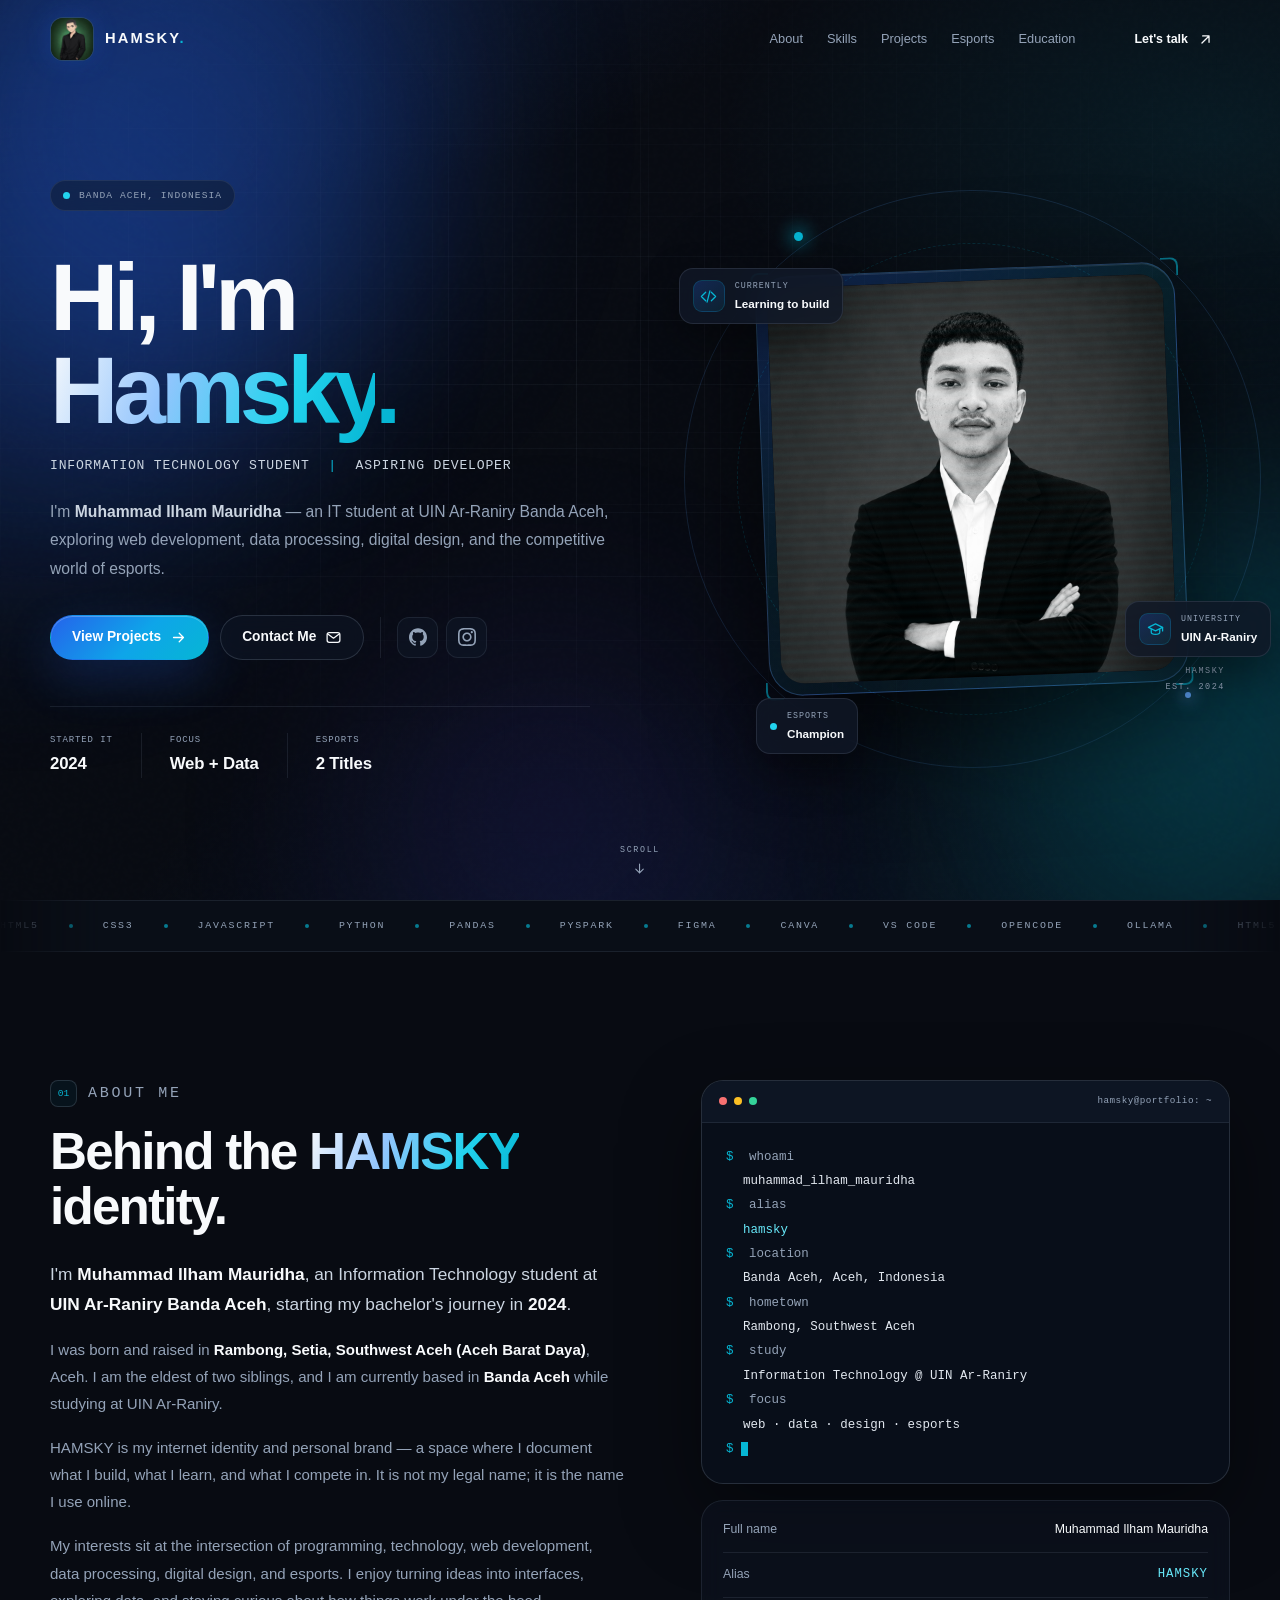
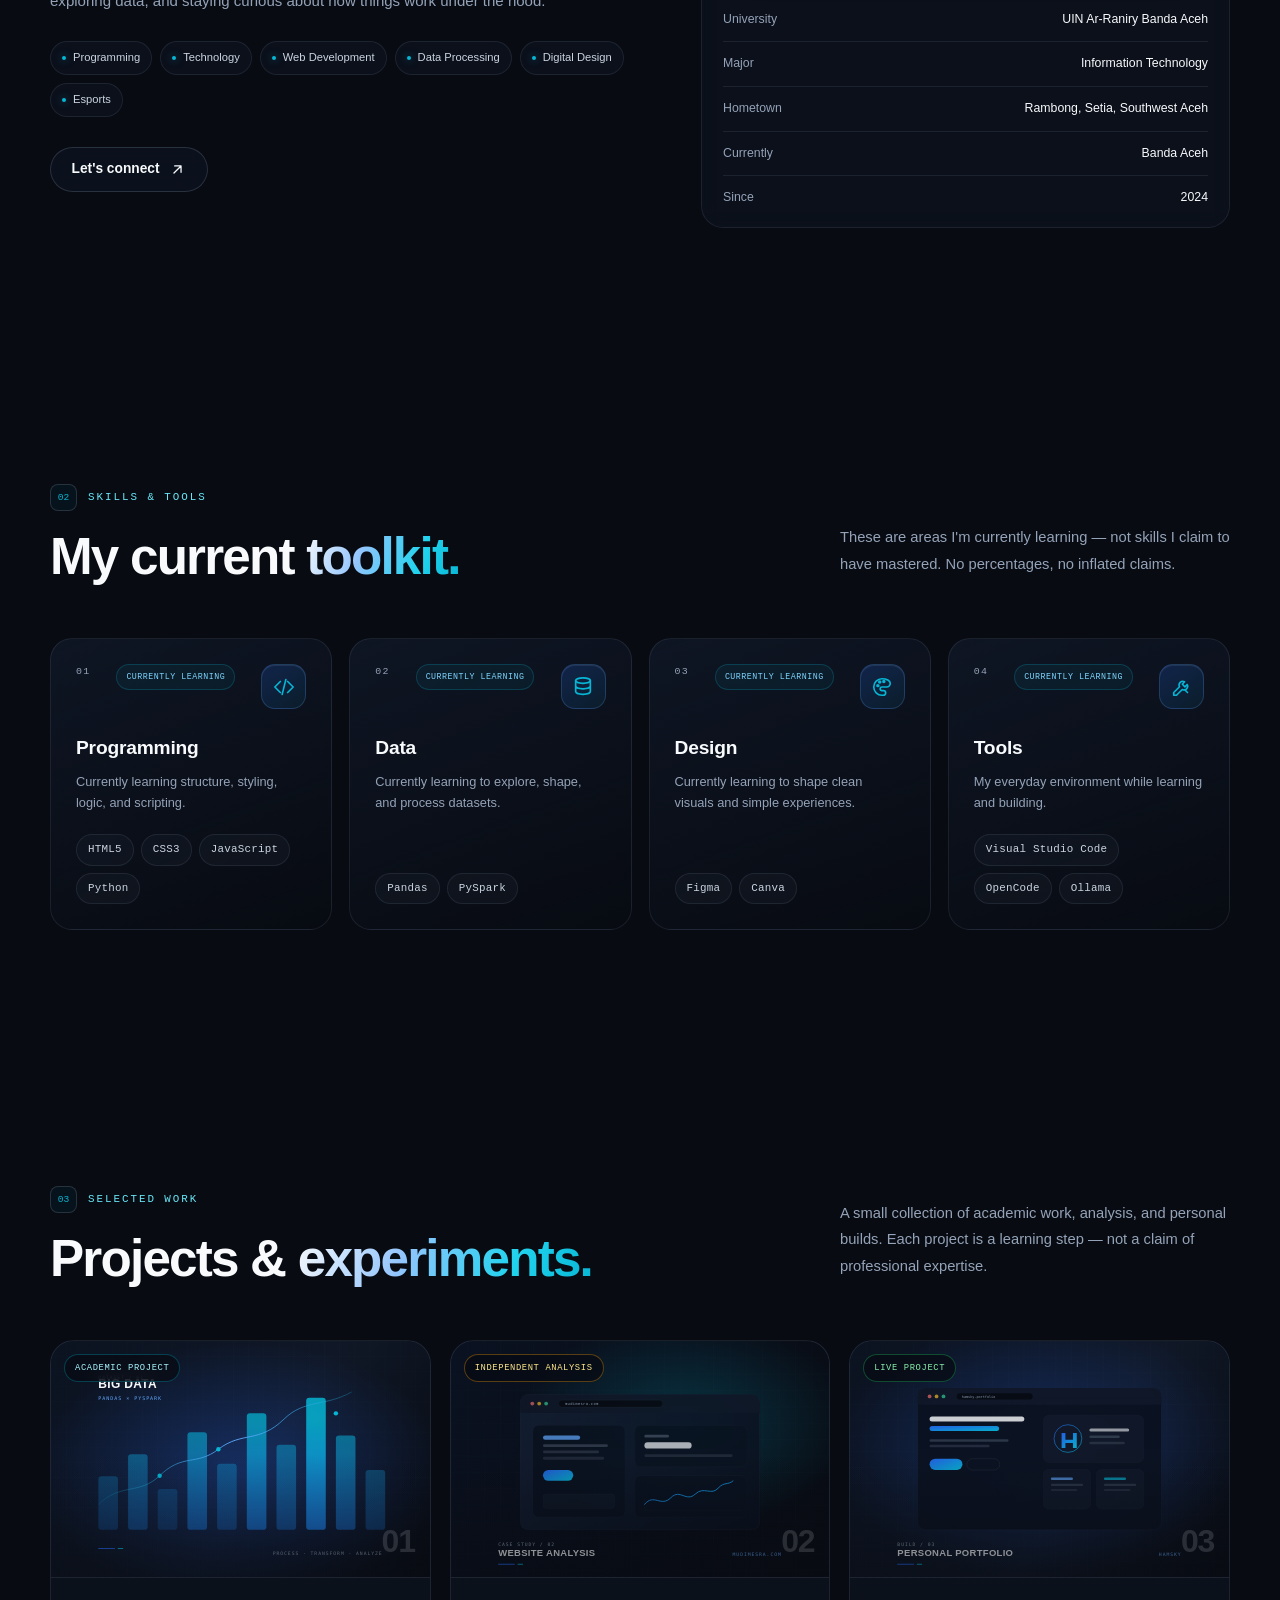
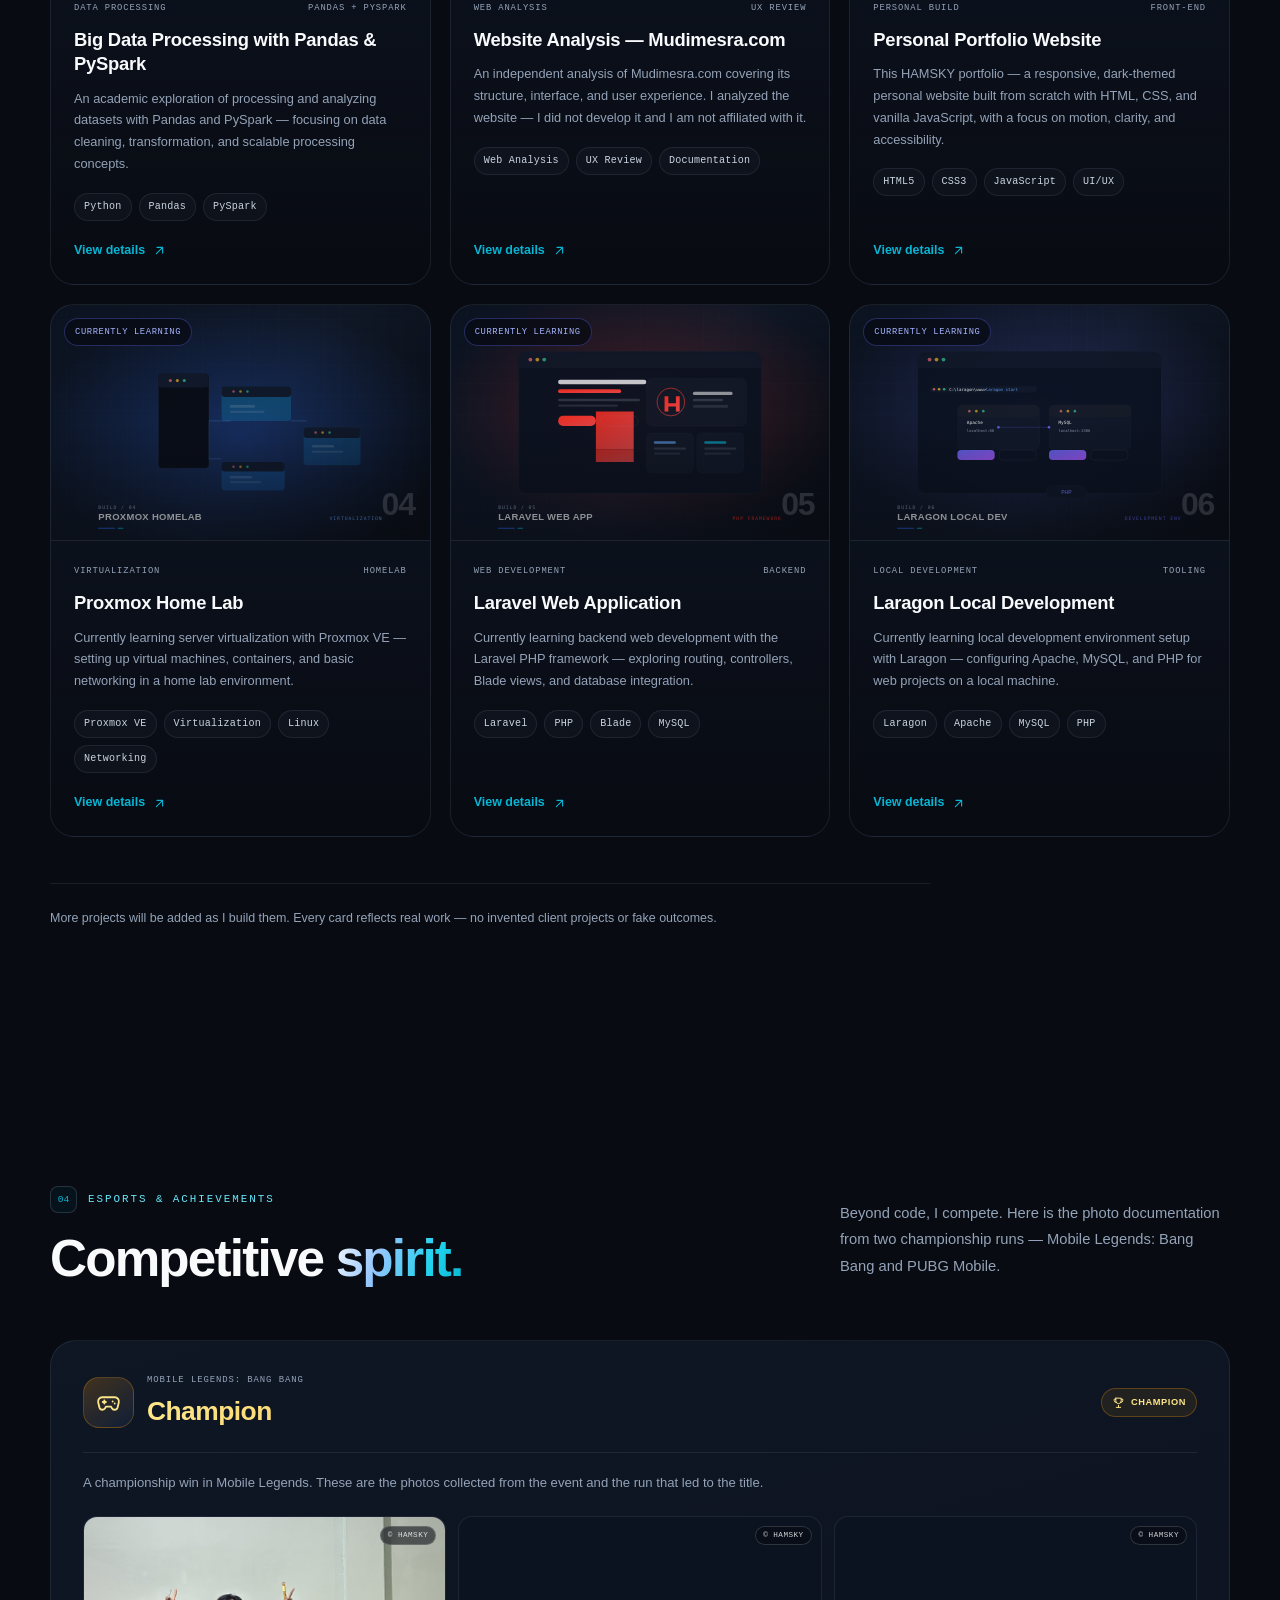
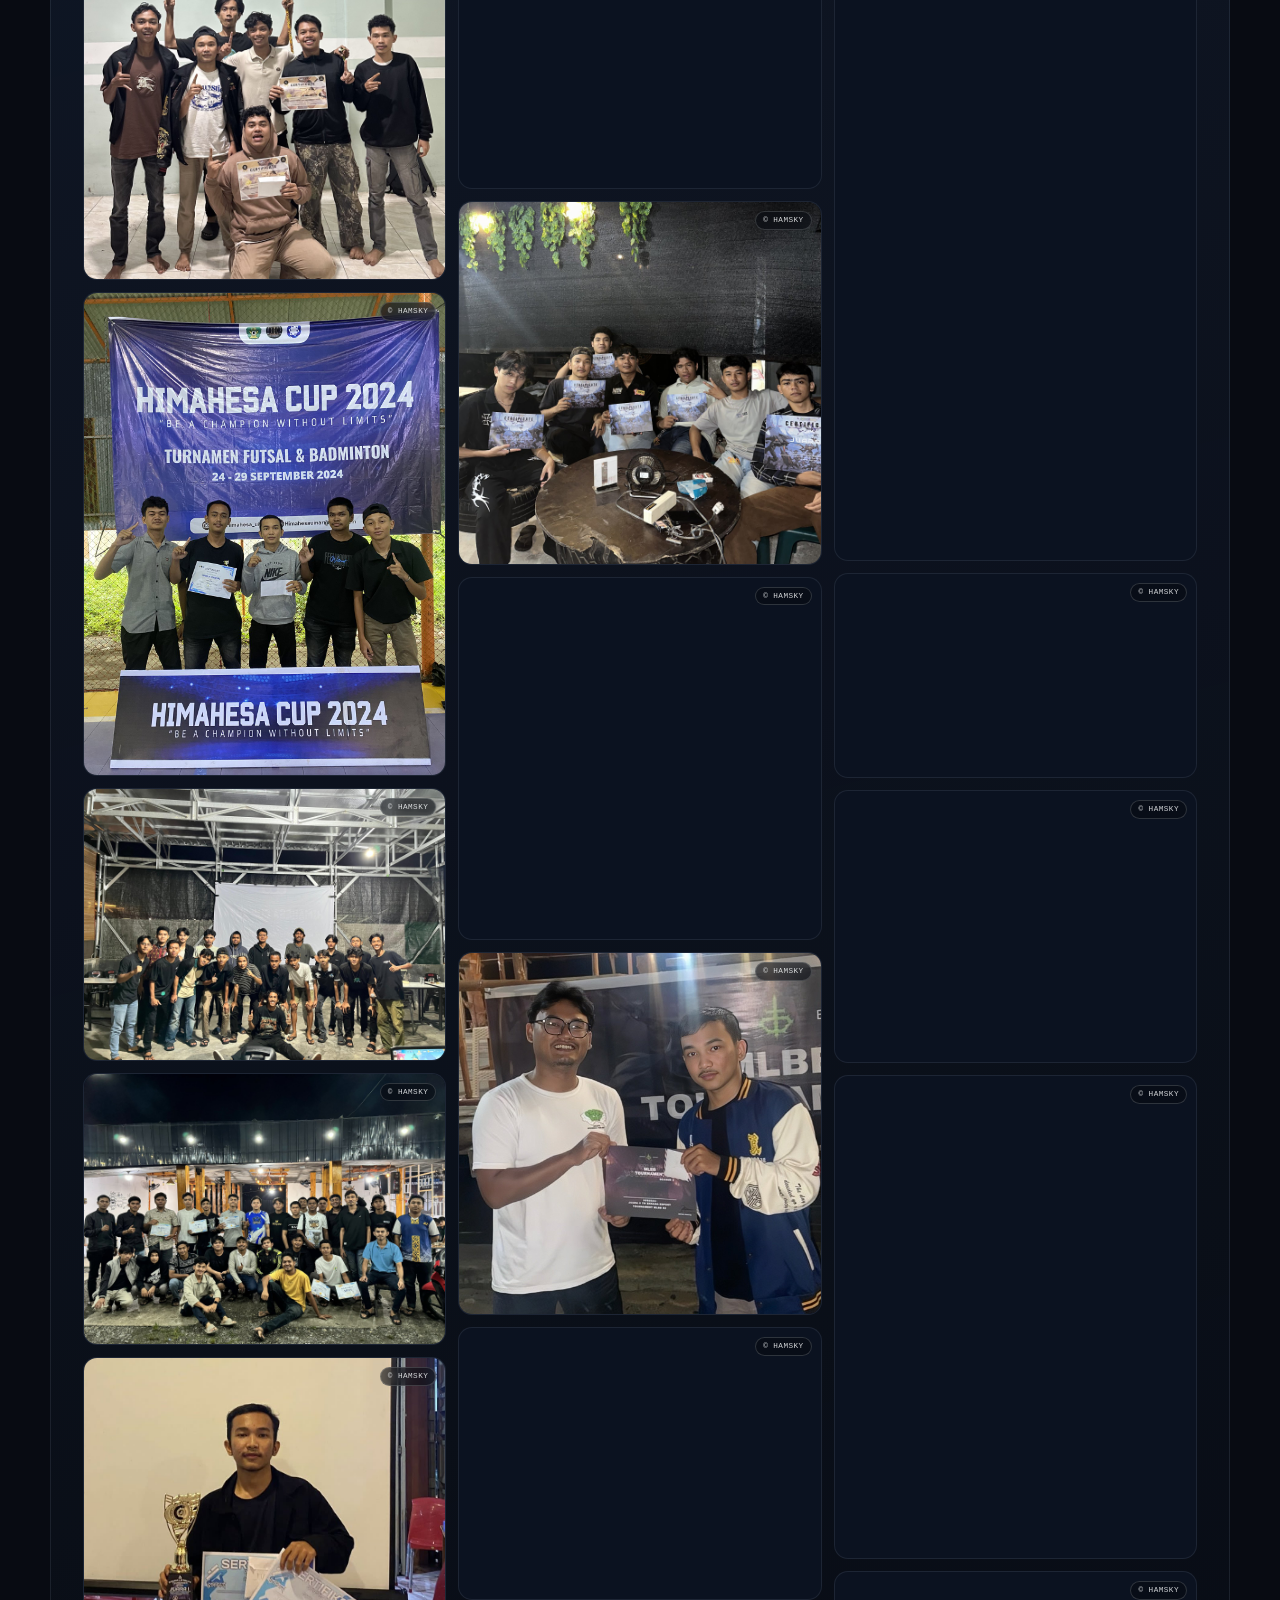
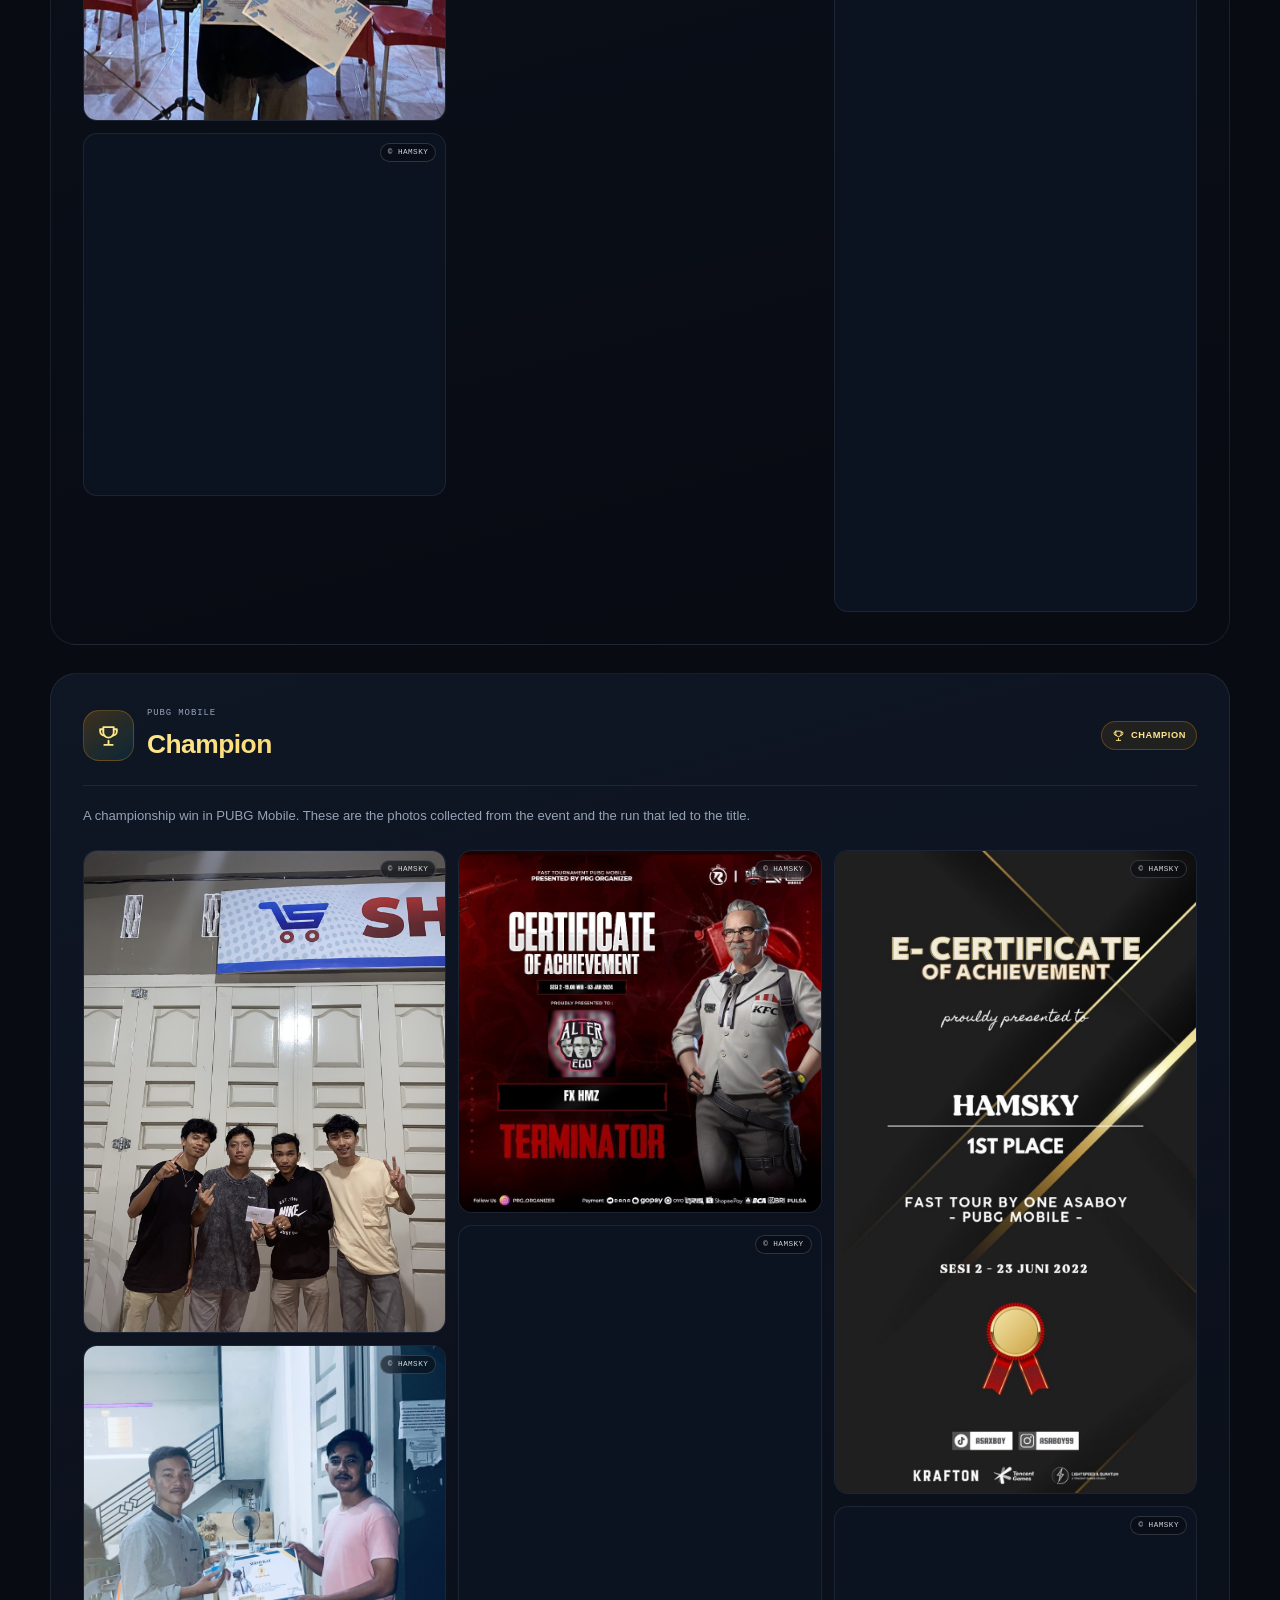
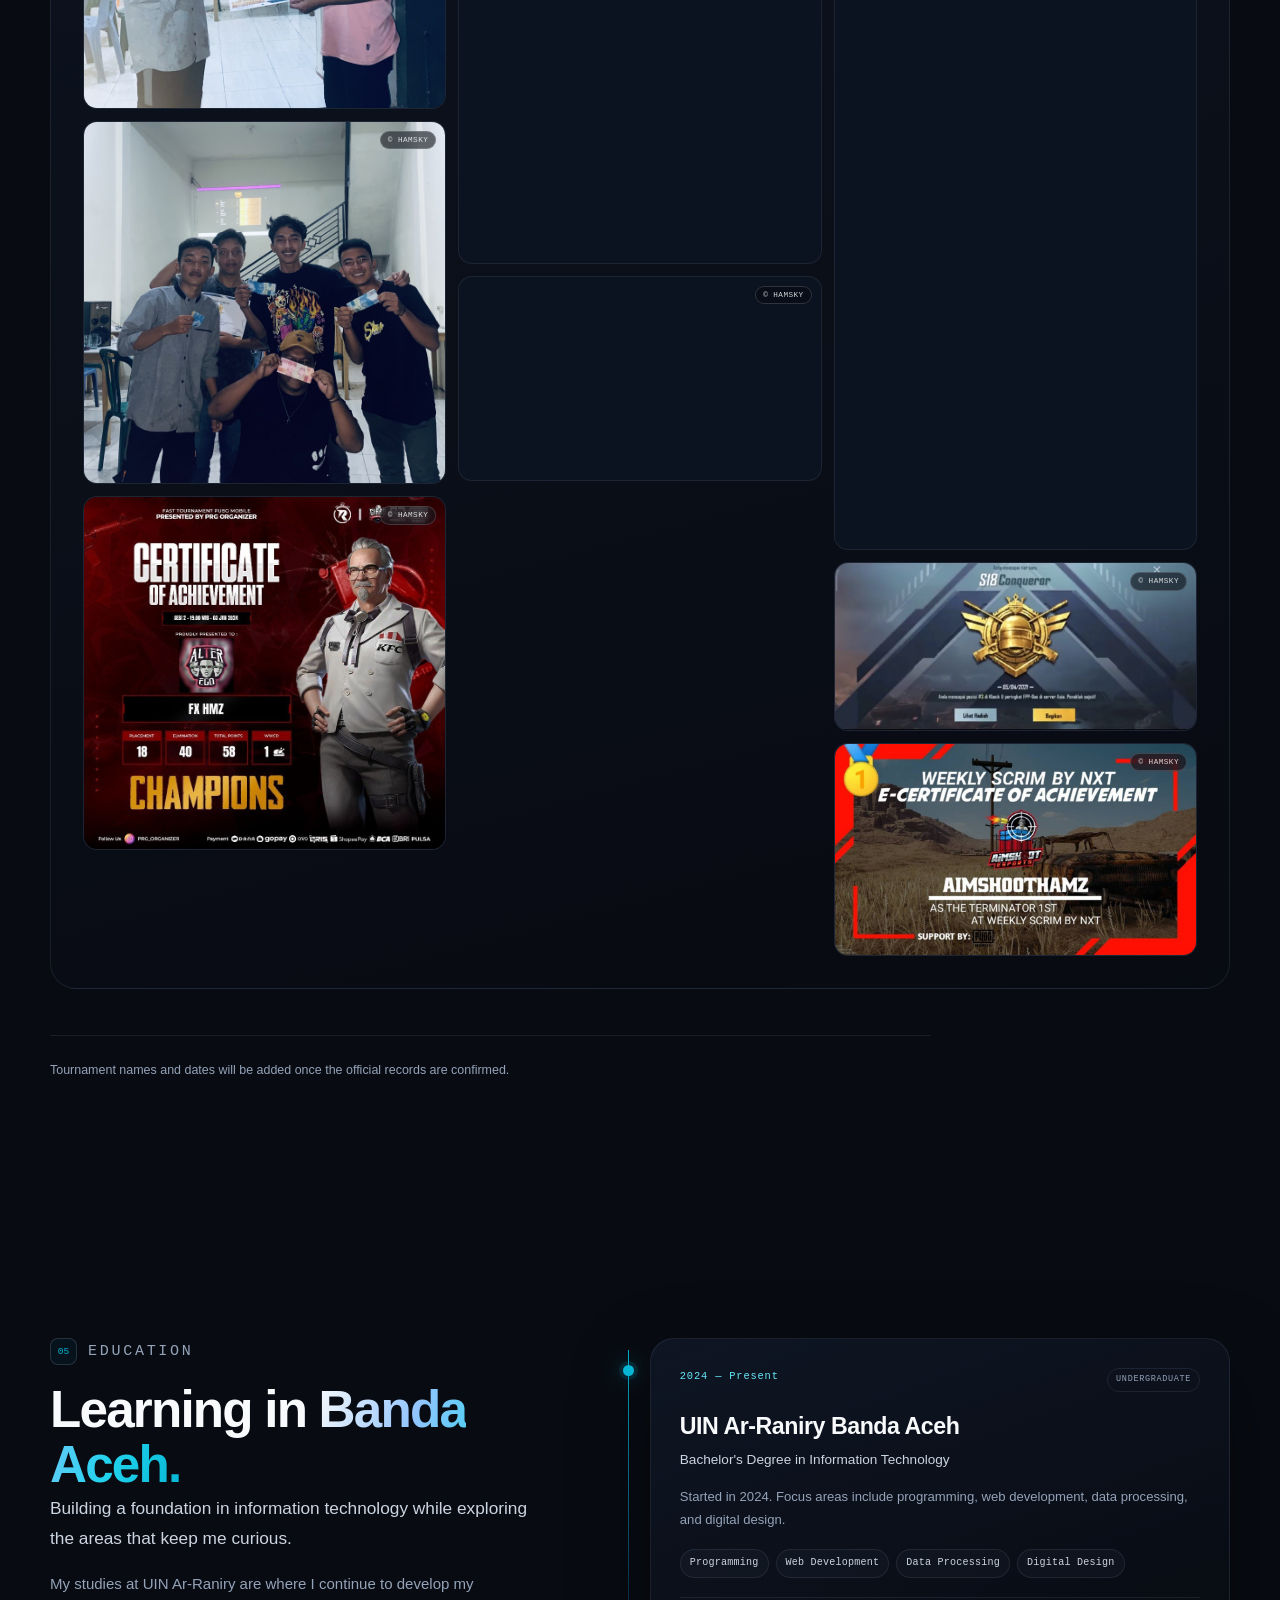
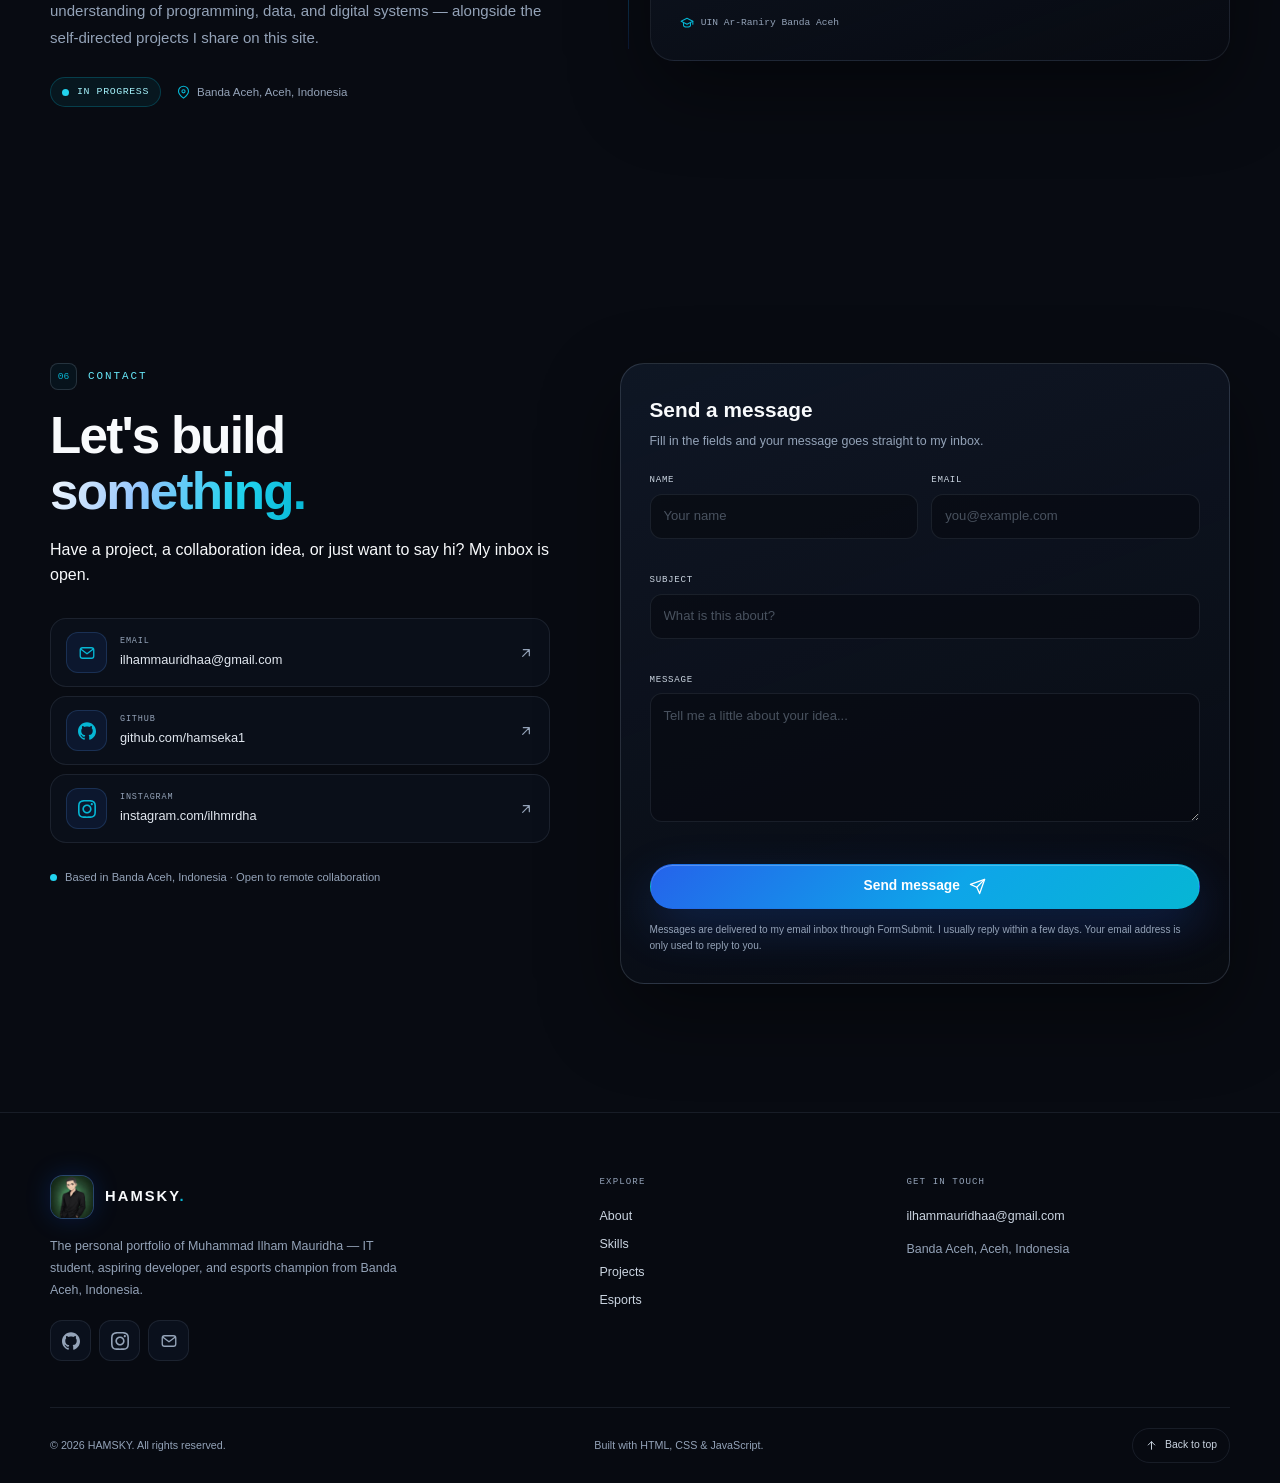
==== index.html @ 9ef515b2 "Add Proxmox, Laravel, Laragon learning experiments to Projects" ====
<!DOCTYPE html>
<html lang="en" class="no-js">
<head>
  <meta charset="UTF-8">
  <meta name="viewport" content="width=device-width, initial-scale=1.0">
  <meta http-equiv="Content-Security-Policy" content="default-src 'self'; script-src 'self'; style-src 'self' 'unsafe-inline' https://fonts.googleapis.com; font-src 'self' https://fonts.gstatic.com; img-src 'self' data:; connect-src 'self' https://formsubmit.co; object-src 'none'; base-uri 'self'; form-action 'self' https://formsubmit.co">
  <meta name="referrer" content="strict-origin-when-cross-origin">
  <meta name="color-scheme" content="dark">
  <meta name="theme-color" content="#080B12">
  <title>HAMSKY — Muhammad Ilham Mauridha | IT Student &amp; Aspiring Developer</title>
  <meta name="description" content="HAMSKY is the personal portfolio of Muhammad Ilham Mauridha — an Information Technology student at UIN Ar-Raniry Banda Aceh, aspiring developer, and esports champion.">
  <meta name="keywords" content="HAMSKY, Hamsky, Muhammad Ilham Mauridha, portfolio, IT student, web developer, Banda Aceh, UIN Ar-Raniry, esports, Mobile Legends, PUBG Mobile">
  <meta name="author" content="Muhammad Ilham Mauridha">
  <meta name="robots" content="index, follow">
  <meta property="og:type" content="website">
  <meta property="og:site_name" content="HAMSKY">
  <meta property="og:title" content="HAMSKY — Muhammad Ilham Mauridha | IT Student &amp; Aspiring Developer">
  <meta property="og:description" content="The personal portfolio of Muhammad Ilham Mauridha — IT student at UIN Ar-Raniry Banda Aceh, aspiring developer, and esports champion.">
  <meta property="og:url" content="https://hamseka1.github.io/">
  <meta property="og:image" content="https://hamseka1.github.io/assets/images/og-cover.png">
  <meta property="og:image:type" content="image/png">
  <meta property="og:image:width" content="1200">
  <meta property="og:image:height" content="630">
  <meta property="og:image:alt" content="HAMSKY personal portfolio cover">
  <meta property="og:locale" content="en_US">
  <meta name="twitter:card" content="summary_large_image">
  <meta name="twitter:title" content="HAMSKY — Muhammad Ilham Mauridha">
  <meta name="twitter:description" content="IT student at UIN Ar-Raniry Banda Aceh. Aspiring developer. Esports champion.">
  <meta name="twitter:image" content="https://hamseka1.github.io/assets/images/og-cover.png">
  <link rel="canonical" href="https://hamseka1.github.io/">
  <link rel="icon" href="favicon.svg" type="image/svg+xml">
  <link rel="icon" href="favicon.ico" sizes="16x16 32x32 48x48">
  <link rel="manifest" href="site.webmanifest">
  <link rel="preconnect" href="https://fonts.googleapis.com">
  <link rel="preconnect" href="https://fonts.gstatic.com" crossorigin>
  <link href="https://fonts.googleapis.com/css2?family=Inter:wght@400;500;600;700&family=JetBrains+Mono:wght@400;500&family=Space+Grotesk:wght@500;600;700&display=swap" rel="stylesheet">
  <link rel="stylesheet" href="css/styles.css">
  <link rel="stylesheet" href="css/sections.css">
  <link rel="stylesheet" href="css/sections-extra.css">
  <link rel="stylesheet" href="css/responsive.css">
  <script src="js/boot.js"></script>
  <script type="application/ld+json">
  {
    "@context": "https://schema.org",
    "@type": "Person",
    "name": "Muhammad Ilham Mauridha",
    "alternateName": "HAMSKY",
    "jobTitle": "Information Technology Student & Aspiring Developer",
    "image": "https://hamseka1.github.io/assets/images/profile/profile.jpg",
    "email": "mailto:ilhammauridhaa@gmail.com",
    "description": "Information Technology student at UIN Ar-Raniry Banda Aceh, aspiring developer, digital design enthusiast, and esports champion.",
    "address": {
      "@type": "PostalAddress",
      "addressLocality": "Banda Aceh",
      "addressRegion": "Aceh",
      "addressCountry": "ID"
    },
    "affiliation": {
      "@type": "CollegeOrUniversity",
      "name": "UIN Ar-Raniry Banda Aceh"
    },
    "sameAs": [
      "https://github.com/hamseka1",
      "https://instagram.com/ilhmrdha"
    ],
    "knowsAbout": ["Web Development", "Data Processing", "Python", "JavaScript", "Pandas", "PySpark", "Digital Design", "Esports"]
  }
  </script>
</head>
<body>
  <a class="skip-link" href="#main">Skip to content</a>

  <div class="scroll-progress" aria-hidden="true"><span id="scroll-progress-bar"></span></div>

  <div class="ambient" aria-hidden="true">
    <div class="ambient-orb ambient-orb-1"></div>
    <div class="ambient-orb ambient-orb-2"></div>
    <div class="ambient-orb ambient-orb-3"></div>
    <div class="ambient-grid"></div>
  </div>

  <svg xmlns="http://www.w3.org/2000/svg" class="svg-sprite" aria-hidden="true" focusable="false">
    <symbol id="icon-github" viewBox="0 0 24 24">
      <path fill="currentColor" d="M12 .297c-6.63 0-12 5.373-12 12 0 5.303 3.438 9.8 8.205 11.385.6.113.82-.258.82-.577 0-.285-.01-1.04-.015-2.04-3.338.724-4.042-1.61-4.042-1.61C4.422 18.07 3.633 17.7 3.633 17.7c-1.087-.744.084-.729.084-.729 1.205.084 1.838 1.236 1.838 1.236 1.07 1.835 2.809 1.305 3.495.998.108-.776.417-1.305.76-1.605-2.665-.3-5.466-1.332-5.466-5.93 0-1.31.465-2.38 1.235-3.22-.135-.303-.54-1.523.105-3.176 0 0 1.005-.322 3.3 1.23.96-.267 1.98-.399 3-.405 1.02.006 2.04.138 3 .405 2.28-1.552 3.285-1.23 3.285-1.23.645 1.653.24 2.873.12 3.176.765.84 1.23 1.91 1.23 3.22 0 4.61-2.805 5.625-5.475 5.92.42.36.81 1.096.81 2.22 0 1.606-.015 2.896-.015 3.286 0 .315.21.69.825.57C20.565 22.092 24 17.592 24 12.297c0-6.627-5.373-12-12-12"/>
    </symbol>
    <symbol id="icon-instagram" viewBox="0 0 24 24">
      <path fill="currentColor" d="M12 2.163c3.204 0 3.584.012 4.85.07 3.252.148 4.771 1.691 4.919 4.919.058 1.265.069 1.645.069 4.849 0 3.205-.012 3.584-.069 4.849-.149 3.225-1.664 4.771-4.919 4.919-1.266.058-1.644.07-4.85.07-3.204 0-3.584-.012-4.849-.07-3.26-.149-4.771-1.699-4.919-4.92-.058-1.265-.07-1.644-.07-4.849 0-3.204.013-3.583.07-4.849.149-3.227 1.664-4.771 4.919-4.919 1.266-.057 1.645-.069 4.849-.069zm0-2.163c-3.259 0-3.667.014-4.947.072-4.358.2-6.78 2.618-6.98 6.98-.059 1.281-.073 1.689-.073 4.948 0 3.259.014 3.668.072 4.948.2 4.358 2.618 6.78 6.98 6.98 1.281.058 1.689.072 4.948.072 3.259 0 3.668-.014 4.948-.072 4.354-.2 6.782-2.618 6.979-6.98.059-1.28.073-1.689.073-4.948 0-3.259-.014-3.667-.072-4.947-.196-4.354-2.617-6.78-6.979-6.98-1.281-.059-1.69-.073-4.949-.073zm0 5.838c-3.403 0-6.162 2.759-6.162 6.162s2.759 6.163 6.162 6.163 6.162-2.759 6.162-6.163c0-3.403-2.759-6.162-6.162-6.162zm0 10.162c-2.209 0-4-1.79-4-4 0-2.209 1.791-4 4-4s4 1.791 4 4c0 2.21-1.791 4-4 4zm6.406-11.845c-.796 0-1.441.645-1.441 1.44s.645 1.44 1.441 1.44c.795 0 1.439-.645 1.439-1.44s-.644-1.44-1.439-1.44z"/>
    </symbol>
    <symbol id="icon-mail" viewBox="0 0 24 24">
      <g fill="none" stroke="currentColor" stroke-width="1.8" stroke-linecap="round" stroke-linejoin="round">
        <rect x="3" y="5" width="18" height="14" rx="3"/>
        <path d="m4 7 8 6 8-6"/>
      </g>
    </symbol>
    <symbol id="icon-arrow-up-right" viewBox="0 0 24 24">
      <g fill="none" stroke="currentColor" stroke-width="1.8" stroke-linecap="round" stroke-linejoin="round">
        <path d="M7 17 17 7M8 7h9v9"/>
      </g>
    </symbol>
    <symbol id="icon-arrow-right" viewBox="0 0 24 24">
      <g fill="none" stroke="currentColor" stroke-width="1.8" stroke-linecap="round" stroke-linejoin="round">
        <path d="M5 12h14M13 6l6 6-6 6"/>
      </g>
    </symbol>
    <symbol id="icon-arrow-down" viewBox="0 0 24 24">
      <g fill="none" stroke="currentColor" stroke-width="1.8" stroke-linecap="round" stroke-linejoin="round">
        <path d="M12 5v14M6 13l6 6 6-6"/>
      </g>
    </symbol>
    <symbol id="icon-arrow-up" viewBox="0 0 24 24">
      <g fill="none" stroke="currentColor" stroke-width="1.8" stroke-linecap="round" stroke-linejoin="round">
        <path d="M12 19V5M6 11l6-6 6 6"/>
      </g>
    </symbol>
    <symbol id="icon-code" viewBox="0 0 24 24">
      <g fill="none" stroke="currentColor" stroke-width="1.8" stroke-linecap="round" stroke-linejoin="round">
        <path d="m8 6-6 6 6 6M16 6l6 6-6 6M14 4l-4 16"/>
      </g>
    </symbol>
    <symbol id="icon-database" viewBox="0 0 24 24">
      <g fill="none" stroke="currentColor" stroke-width="1.8" stroke-linecap="round" stroke-linejoin="round">
        <ellipse cx="12" cy="5" rx="8" ry="3"/>
        <path d="M4 5v6c0 1.66 3.58 3 8 3s8-1.34 8-3V5M4 11v6c0 1.66 3.58 3 8 3s8-1.34 8-3v-6"/>
      </g>
    </symbol>
    <symbol id="icon-palette" viewBox="0 0 24 24">
      <g fill="none" stroke="currentColor" stroke-width="1.8" stroke-linecap="round" stroke-linejoin="round">
        <path d="M12 3a9 9 0 1 0 0 18h1.5a2.5 2.5 0 0 0 0-5H12a2 2 0 0 1 0-4h5a4 4 0 0 0 4-4c0-2.76-4.03-5-9-5Z"/>
        <circle cx="7.5" cy="10.5" r="1"/><circle cx="9.5" cy="6.5" r="1"/><circle cx="14" cy="6" r="1"/>
      </g>
    </symbol>
    <symbol id="icon-tools" viewBox="0 0 24 24">
      <g fill="none" stroke="currentColor" stroke-width="1.8" stroke-linecap="round" stroke-linejoin="round">
        <path d="M14.7 6.3a4 4 0 0 0-5.4 5.4L3 18v3h3l6.3-6.3a4 4 0 0 0 5.4-5.4l-2.5 2.5-2.8-2.8 2.3-2.7Z"/>
        <path d="m15 15 3 3"/>
      </g>
    </symbol>
    <symbol id="icon-trophy" viewBox="0 0 24 24">
      <g fill="none" stroke="currentColor" stroke-width="1.8" stroke-linecap="round" stroke-linejoin="round">
        <path d="M8 21h8M12 17v4M7 4h10v5a5 5 0 0 1-10 0V4Z"/>
        <path d="M7 6H4v2a4 4 0 0 0 4 4M17 6h3v2a4 4 0 0 1-4 4"/>
      </g>
    </symbol>
    <symbol id="icon-cap" viewBox="0 0 24 24">
      <g fill="none" stroke="currentColor" stroke-width="1.8" stroke-linecap="round" stroke-linejoin="round">
        <path d="m2 9 10-5 10 5-10 5L2 9Z"/>
        <path d="M6 11.5V16c0 1.66 2.69 3 6 3s6-1.34 6-3v-4.5M22 9v5"/>
      </g>
    </symbol>
    <symbol id="icon-gamepad" viewBox="0 0 24 24">
      <g fill="none" stroke="currentColor" stroke-width="1.8" stroke-linecap="round" stroke-linejoin="round">
        <path d="M6 7h12a4 4 0 0 1 3.9 4.88l-1.2 5A3 3 0 0 1 17.8 19c-1.1 0-2.1-.6-2.6-1.6L14.5 16h-5l-.7 1.4A3 3 0 0 1 6.2 19a3 3 0 0 1-2.9-2.12l-1.2-5A4 4 0 0 1 6 7Z"/>
        <path d="M8 10v3M6.5 11.5h3M16 11h.01M18 13h.01"/>
      </g>
    </symbol>
    <symbol id="icon-close" viewBox="0 0 24 24">
      <g fill="none" stroke="currentColor" stroke-width="1.8" stroke-linecap="round" stroke-linejoin="round">
        <path d="m6 6 12 12M18 6 6 18"/>
      </g>
    </symbol>
    <symbol id="icon-chevron-left" viewBox="0 0 24 24">
      <g fill="none" stroke="currentColor" stroke-width="1.8" stroke-linecap="round" stroke-linejoin="round">
        <path d="m15 6-6 6 6 6"/>
      </g>
    </symbol>
    <symbol id="icon-chevron-right" viewBox="0 0 24 24">
      <g fill="none" stroke="currentColor" stroke-width="1.8" stroke-linecap="round" stroke-linejoin="round">
        <path d="m9 6 6 6-6 6"/>
      </g>
    </symbol>
    <symbol id="icon-send" viewBox="0 0 24 24">
      <g fill="none" stroke="currentColor" stroke-width="1.8" stroke-linecap="round" stroke-linejoin="round">
        <path d="m22 2-7 20-4-9-9-4 20-7Z"/><path d="M22 2 11 13"/>
      </g>
    </symbol>
    <symbol id="icon-location" viewBox="0 0 24 24">
      <g fill="none" stroke="currentColor" stroke-width="1.8" stroke-linecap="round" stroke-linejoin="round">
        <path d="M20 10c0 5-8 11-8 11S4 15 4 10a8 8 0 1 1 16 0Z"/>
        <circle cx="12" cy="10" r="2.5"/>
      </g>
    </symbol>
  </svg>

  <header class="site-header" id="site-header">
    <div class="container header-inner">
      <a class="brand" href="#home" aria-label="HAMSKY — back to top">
        <span class="brand-mark" aria-hidden="true">
          <img src="assets/images/logo-hamsky.jpg" alt="" width="44" height="44">
        </span>
        <span class="brand-text">HAMSKY<span class="brand-dot">.</span></span>
      </a>

      <nav class="desktop-nav" aria-label="Primary navigation">
        <a href="#about" data-nav>About</a>
        <a href="#skills" data-nav>Skills</a>
        <a href="#projects" data-nav>Projects</a>
        <a href="#achievements" data-nav>Esports</a>
        <a href="#education" data-nav>Education</a>
      </nav>

      <a class="btn btn-sm header-cta" href="#contact">
        Let's talk
        <svg class="icon" aria-hidden="true"><use href="#icon-arrow-up-right"></use></svg>
      </a>

      <button class="nav-toggle" id="nav-toggle" type="button" aria-expanded="false" aria-controls="mobile-menu" aria-label="Open menu">
        <span></span>
        <span></span>
        <span></span>
      </button>
    </div>
  </header>

  <div class="mobile-menu" id="mobile-menu" inert>
    <nav class="mobile-nav" aria-label="Mobile navigation">
      <a href="#home" data-mobile-nav><span>01</span>Home</a>
      <a href="#about" data-mobile-nav><span>02</span>About</a>
      <a href="#skills" data-mobile-nav><span>03</span>Skills</a>
      <a href="#projects" data-mobile-nav><span>04</span>Projects</a>
      <a href="#achievements" data-mobile-nav><span>05</span>Esports</a>
      <a href="#education" data-mobile-nav><span>06</span>Education</a>
      <a href="#contact" data-mobile-nav><span>07</span>Contact</a>
    </nav>
    <div class="mobile-menu-footer">
      <p>Banda Aceh, Indonesia</p>
      <div class="social-row">
        <a class="icon-btn" href="https://github.com/hamseka1" target="_blank" rel="noopener noreferrer" aria-label="GitHub — hamseka1">
          <svg class="icon" aria-hidden="true"><use href="#icon-github"></use></svg>
        </a>
        <a class="icon-btn" href="https://instagram.com/ilhmrdha" target="_blank" rel="noopener noreferrer" aria-label="Instagram — ilhmrdha">
          <svg class="icon" aria-hidden="true"><use href="#icon-instagram"></use></svg>
        </a>
        <a class="icon-btn" href="mailto:ilhammauridhaa@gmail.com" aria-label="Email Hamsky">
          <svg class="icon" aria-hidden="true"><use href="#icon-mail"></use></svg>
        </a>
      </div>
    </div>
  </div>

  <main id="main">
    <section class="hero" id="home" aria-labelledby="hero-title">
      <div class="hero-grid-bg" aria-hidden="true"></div>
      <div class="hero-orb hero-orb-1" aria-hidden="true"></div>
      <div class="hero-orb hero-orb-2" aria-hidden="true"></div>

      <div class="container hero-inner">
        <div class="hero-copy">
          <p class="eyebrow hero-eyebrow" data-reveal>
            <span class="status-dot" aria-hidden="true"></span>
            Banda Aceh, Indonesia
          </p>

          <h1 class="hero-title" id="hero-title" data-reveal style="--reveal-delay: 80ms">
            Hi, I'm <span class="gradient-text">Hamsky</span><span class="accent-dot">.</span>
          </h1>

          <p class="hero-role" data-reveal style="--reveal-delay: 150ms">
            Information Technology Student
            <span class="role-sep" aria-hidden="true">|</span>
            Aspiring Developer
          </p>

          <p class="hero-desc" data-reveal style="--reveal-delay: 220ms">
            I'm <strong>Muhammad Ilham Mauridha</strong> — an IT student at UIN Ar-Raniry Banda Aceh,
            exploring web development, data processing, digital design, and the competitive world of esports.
          </p>

          <div class="hero-actions" data-reveal style="--reveal-delay: 290ms">
            <a class="btn btn-primary" href="#projects">
              View Projects
              <svg class="icon" aria-hidden="true"><use href="#icon-arrow-right"></use></svg>
            </a>
            <a class="btn btn-ghost" href="#contact">
              Contact Me
              <svg class="icon" aria-hidden="true"><use href="#icon-mail"></use></svg>
            </a>
            <div class="hero-socials">
              <a class="icon-btn" href="https://github.com/hamseka1" target="_blank" rel="noopener noreferrer" aria-label="GitHub — hamseka1">
                <svg class="icon" aria-hidden="true"><use href="#icon-github"></use></svg>
              </a>
              <a class="icon-btn" href="https://instagram.com/ilhmrdha" target="_blank" rel="noopener noreferrer" aria-label="Instagram — ilhmrdha">
                <svg class="icon" aria-hidden="true"><use href="#icon-instagram"></use></svg>
              </a>
            </div>
          </div>

          <dl class="hero-stats" data-reveal style="--reveal-delay: 360ms">
            <div>
              <dt>Started IT</dt>
              <dd>2024</dd>
            </div>
            <div>
              <dt>Focus</dt>
              <dd>Web + Data</dd>
            </div>
            <div>
              <dt>Esports</dt>
              <dd>2 Titles</dd>
            </div>
          </dl>
        </div>

        <div class="hero-visual" data-reveal style="--reveal-delay: 260ms" id="hero-visual">
          <div class="portrait-orbit" aria-hidden="true">
            <span class="orbit-dot"></span>
            <span class="orbit-dot orbit-dot-2"></span>
          </div>

          <div class="portrait-card">
            <div class="portrait-frame">
              <img src="assets/images/profile/profile.jpg" alt="Muhammad Ilham Mauridha — HAMSKY" width="1122" height="1402" fetchpriority="high">
              <div class="portrait-scanline" aria-hidden="true"></div>
            </div>
            <span class="corner corner-tl" aria-hidden="true"></span>
            <span class="corner corner-tr" aria-hidden="true"></span>
            <span class="corner corner-bl" aria-hidden="true"></span>
            <span class="corner corner-br" aria-hidden="true"></span>
          </div>

          <div class="floating-chip chip-1">
            <span class="chip-icon" aria-hidden="true">
              <svg class="icon"><use href="#icon-code"></use></svg>
            </span>
            <span>
              <small>Currently</small>
              Learning to build
            </span>
          </div>

          <div class="floating-chip chip-2">
            <span class="chip-icon" aria-hidden="true">
              <svg class="icon"><use href="#icon-cap"></use></svg>
            </span>
            <span>
              <small>University</small>
              UIN Ar-Raniry
            </span>
          </div>

          <div class="floating-chip chip-3">
            <span class="status-dot" aria-hidden="true"></span>
            <span>
              <small>Esports</small>
              Champion
            </span>
          </div>

          <div class="portrait-label" aria-hidden="true">
            <span>HAMSKY</span>
            <span>EST. 2024</span>
          </div>
        </div>
      </div>

      <a class="scroll-cue" href="#about" aria-label="Scroll to About section">
        <span>Scroll</span>
        <svg class="icon" aria-hidden="true"><use href="#icon-arrow-down"></use></svg>
      </a>
    </section>

    <div class="marquee" aria-hidden="true">
      <div class="marquee-track">
        <span>HTML5</span><span class="marquee-dot"></span>
        <span>CSS3</span><span class="marquee-dot"></span>
        <span>JAVASCRIPT</span><span class="marquee-dot"></span>
        <span>PYTHON</span><span class="marquee-dot"></span>
        <span>PANDAS</span><span class="marquee-dot"></span>
        <span>PYSPARK</span><span class="marquee-dot"></span>
        <span>FIGMA</span><span class="marquee-dot"></span>
        <span>CANVA</span><span class="marquee-dot"></span>
        <span>VS CODE</span><span class="marquee-dot"></span>
        <span>OPENCODE</span><span class="marquee-dot"></span>
        <span>OLLAMA</span><span class="marquee-dot"></span>
        <span>HTML5</span><span class="marquee-dot"></span>
        <span>CSS3</span><span class="marquee-dot"></span>
        <span>JAVASCRIPT</span><span class="marquee-dot"></span>
        <span>PYTHON</span><span class="marquee-dot"></span>
        <span>PANDAS</span><span class="marquee-dot"></span>
        <span>PYSPARK</span><span class="marquee-dot"></span>
        <span>FIGMA</span><span class="marquee-dot"></span>
        <span>CANVA</span><span class="marquee-dot"></span>
        <span>VS CODE</span><span class="marquee-dot"></span>
        <span>OPENCODE</span><span class="marquee-dot"></span>
        <span>OLLAMA</span><span class="marquee-dot"></span>
      </div>
    </div>

    <section class="section about" id="about" aria-labelledby="about-title">
      <div class="container about-grid">
        <div class="section-copy" data-reveal>
          <p class="eyebrow"><span class="section-num">01</span> About me</p>
          <h2 id="about-title">Behind the <span class="gradient-text">HAMSKY</span> identity.</h2>
          <p class="lead">
            I'm <strong>Muhammad Ilham Mauridha</strong>, an Information Technology student at
            <strong>UIN Ar-Raniry Banda Aceh</strong>, starting my bachelor's journey in <strong>2024</strong>.
          </p>
          <p>
            I was born and raised in <strong>Rambong, Setia, Southwest Aceh (Aceh Barat Daya)</strong>,
            Aceh. I am the eldest of two siblings, and I am currently based in <strong>Banda Aceh</strong>
            while studying at UIN Ar-Raniry.
          </p>
          <p>
            HAMSKY is my internet identity and personal brand — a space where I document what I build,
            what I learn, and what I compete in. It is not my legal name; it is the name I use online.
          </p>
          <p>
            My interests sit at the intersection of programming, technology, web development, data processing,
            digital design, and esports. I enjoy turning ideas into interfaces, exploring data, and staying
            curious about how things work under the hood.
          </p>

          <ul class="interest-list" aria-label="Interests">
            <li>Programming</li>
            <li>Technology</li>
            <li>Web Development</li>
            <li>Data Processing</li>
            <li>Digital Design</li>
            <li>Esports</li>
          </ul>

          <div class="about-actions">
            <a class="btn btn-ghost" href="#contact">
              Let's connect
              <svg class="icon" aria-hidden="true"><use href="#icon-arrow-up-right"></use></svg>
            </a>
          </div>
        </div>

        <div class="about-visual" data-reveal style="--reveal-delay: 120ms">
          <div class="terminal-card spotlight" data-spotlight>
            <div class="terminal-bar">
              <span class="terminal-dot"></span>
              <span class="terminal-dot"></span>
              <span class="terminal-dot"></span>
              <span class="terminal-title">hamsky@portfolio: ~</span>
            </div>
            <div class="terminal-body" aria-label="Terminal-style identity summary">
              <p><span class="terminal-prompt">$</span> whoami</p>
              <p class="terminal-output">muhammad_ilham_mauridha</p>
              <p><span class="terminal-prompt">$</span> alias</p>
              <p class="terminal-output accent">hamsky</p>
              <p><span class="terminal-prompt">$</span> location</p>
              <p class="terminal-output">Banda Aceh, Aceh, Indonesia</p>
              <p><span class="terminal-prompt">$</span> hometown</p>
              <p class="terminal-output">Rambong, Southwest Aceh</p>
              <p><span class="terminal-prompt">$</span> study</p>
              <p class="terminal-output">Information Technology @ UIN Ar-Raniry</p>
              <p><span class="terminal-prompt">$</span> focus</p>
              <p class="terminal-output">web · data · design · esports</p>
              <p class="terminal-line"><span class="terminal-prompt">$</span> <span class="terminal-cursor" aria-hidden="true"></span></p>
            </div>
          </div>

          <div class="identity-card">
            <div class="identity-row">
              <span>Full name</span>
              <strong>Muhammad Ilham Mauridha</strong>
            </div>
            <div class="identity-row">
              <span>Alias</span>
              <strong class="accent-text">HAMSKY</strong>
            </div>
            <div class="identity-row">
              <span>University</span>
              <strong>UIN Ar-Raniry Banda Aceh</strong>
            </div>
            <div class="identity-row">
              <span>Major</span>
              <strong>Information Technology</strong>
            </div>
            <div class="identity-row">
              <span>Hometown</span>
              <strong>Rambong, Setia, Southwest Aceh</strong>
            </div>
            <div class="identity-row">
              <span>Currently</span>
              <strong>Banda Aceh</strong>
            </div>
            <div class="identity-row">
              <span>Since</span>
              <strong>2024</strong>
            </div>
          </div>
        </div>
      </div>
    </section>

    <section class="section skills" id="skills" aria-labelledby="skills-title">
      <div class="container">
        <div class="section-head" data-reveal>
          <div>
            <p class="eyebrow"><span class="section-num">02</span> Skills &amp; tools</p>
            <h2 id="skills-title">My current <span class="gradient-text">toolkit.</span></h2>
          </div>
          <p class="section-intro">
            These are areas I'm currently learning — not skills I claim to have mastered. No
            percentages, no inflated claims.
          </p>
        </div>

        <div class="skills-grid">
          <article class="skill-card spotlight" data-spotlight data-reveal>
            <div class="skill-top">
              <span class="skill-index">01</span>
              <span class="skill-status">Currently learning</span>
              <span class="skill-icon" aria-hidden="true">
                <svg class="icon"><use href="#icon-code"></use></svg>
              </span>
            </div>
            <h3>Programming</h3>
            <p>Currently learning structure, styling, logic, and scripting.</p>
            <ul class="tag-list" aria-label="Programming skills">
              <li>HTML5</li>
              <li>CSS3</li>
              <li>JavaScript</li>
              <li>Python</li>
            </ul>
          </article>

          <article class="skill-card spotlight" data-spotlight data-reveal style="--reveal-delay: 80ms">
            <div class="skill-top">
              <span class="skill-index">02</span>
              <span class="skill-status">Currently learning</span>
              <span class="skill-icon" aria-hidden="true">
                <svg class="icon"><use href="#icon-database"></use></svg>
              </span>
            </div>
            <h3>Data</h3>
            <p>Currently learning to explore, shape, and process datasets.</p>
            <ul class="tag-list" aria-label="Data skills">
              <li>Pandas</li>
              <li>PySpark</li>
            </ul>
          </article>

          <article class="skill-card spotlight" data-spotlight data-reveal style="--reveal-delay: 160ms">
            <div class="skill-top">
              <span class="skill-index">03</span>
              <span class="skill-status">Currently learning</span>
              <span class="skill-icon" aria-hidden="true">
                <svg class="icon"><use href="#icon-palette"></use></svg>
              </span>
            </div>
            <h3>Design</h3>
            <p>Currently learning to shape clean visuals and simple experiences.</p>
            <ul class="tag-list" aria-label="Design skills">
              <li>Figma</li>
              <li>Canva</li>
            </ul>
          </article>

          <article class="skill-card spotlight" data-spotlight data-reveal style="--reveal-delay: 240ms">
            <div class="skill-top">
              <span class="skill-index">04</span>
              <span class="skill-status">Currently learning</span>
              <span class="skill-icon" aria-hidden="true">
                <svg class="icon"><use href="#icon-tools"></use></svg>
              </span>
            </div>
            <h3>Tools</h3>
            <p>My everyday environment while learning and building.</p>
            <ul class="tag-list" aria-label="Tools">
              <li>Visual Studio Code</li>
              <li>OpenCode</li>
              <li>Ollama</li>
            </ul>
          </article>
        </div>
      </div>
    </section>

    <section class="section projects" id="projects" aria-labelledby="projects-title">
      <div class="container">
        <div class="section-head" data-reveal>
          <div>
            <p class="eyebrow"><span class="section-num">03</span> Selected work</p>
            <h2 id="projects-title">Projects &amp; <span class="gradient-text">experiments.</span></h2>
          </div>
          <p class="section-intro">
            A small collection of academic work, analysis, and personal builds. Each project is a
            learning step — not a claim of professional expertise.
          </p>
        </div>

        <div class="projects-grid">
          <article class="project-card spotlight" data-spotlight data-reveal>
            <div class="project-media">
              <img src="assets/images/projects/big-data.svg" alt="Abstract data visualization illustration for the Big Data Processing project" width="1200" height="750" loading="lazy" decoding="async">
              <span class="project-status">Academic project</span>
              <span class="project-number" aria-hidden="true">01</span>
            </div>
            <div class="project-body">
              <div class="project-meta">
                <span>Data processing</span>
                <span>Pandas + PySpark</span>
              </div>
              <h3>Big Data Processing with Pandas &amp; PySpark</h3>
              <p>
                An academic exploration of processing and analyzing datasets with Pandas and PySpark —
                focusing on data cleaning, transformation, and scalable processing concepts.
              </p>
              <ul class="tag-list tag-list-sm" aria-label="Project technologies">
                <li>Python</li>
                <li>Pandas</li>
                <li>PySpark</li>
              </ul>
              <button class="project-link" type="button" data-project="big-data">
                View details
                <svg class="icon" aria-hidden="true"><use href="#icon-arrow-up-right"></use></svg>
              </button>
            </div>
          </article>

          <article class="project-card spotlight" data-spotlight data-reveal style="--reveal-delay: 100ms">
            <div class="project-media">
              <img src="assets/images/projects/mudimesra.svg" alt="Abstract browser illustration for the Mudimesra.com website analysis project" width="1200" height="750" loading="lazy" decoding="async">
              <span class="project-status project-status-analysis">Independent analysis</span>
              <span class="project-number" aria-hidden="true">02</span>
            </div>
            <div class="project-body">
              <div class="project-meta">
                <span>Web analysis</span>
                <span>UX review</span>
              </div>
              <h3>Website Analysis — Mudimesra.com</h3>
              <p>
                An independent analysis of Mudimesra.com covering its structure, interface, and user
                experience. I analyzed the website — I did not develop it and I am not affiliated with it.
              </p>
              <ul class="tag-list tag-list-sm" aria-label="Project topics">
                <li>Web Analysis</li>
                <li>UX Review</li>
                <li>Documentation</li>
              </ul>
              <button class="project-link" type="button" data-project="mudimesra">
                View details
                <svg class="icon" aria-hidden="true"><use href="#icon-arrow-up-right"></use></svg>
              </button>
            </div>
          </article>

          <article class="project-card spotlight" data-spotlight data-reveal style="--reveal-delay: 200ms">
            <div class="project-media">
              <img src="assets/images/projects/portfolio.svg" alt="Abstract interface illustration for the Hamsky personal portfolio website" width="1200" height="750" loading="lazy" decoding="async">
              <span class="project-status project-status-live">Live project</span>
              <span class="project-number" aria-hidden="true">03</span>
            </div>
            <div class="project-body">
              <div class="project-meta">
                <span>Personal build</span>
                <span>Front-end</span>
              </div>
              <h3>Personal Portfolio Website</h3>
              <p>
                This HAMSKY portfolio — a responsive, dark-themed personal website built from scratch
                with HTML, CSS, and vanilla JavaScript, with a focus on motion, clarity, and accessibility.
              </p>
              <ul class="tag-list tag-list-sm" aria-label="Project technologies">
                <li>HTML5</li>
                <li>CSS3</li>
                <li>JavaScript</li>
                <li>UI/UX</li>
              </ul>
              <button class="project-link" type="button" data-project="portfolio">
                View details
                <svg class="icon" aria-hidden="true"><use href="#icon-arrow-up-right"></use></svg>
              </button>
            </div>
          </article>

          <article class="project-card spotlight" data-spotlight data-reveal style="--reveal-delay: 300ms">
            <div class="project-media">
              <img src="assets/images/projects/proxmox.svg" alt="Abstract server virtualization illustration for the Proxmox homelab experiment" width="1200" height="750" loading="lazy" decoding="async">
              <span class="project-status project-status-learning">Currently learning</span>
              <span class="project-number" aria-hidden="true">04</span>
            </div>
            <div class="project-body">
              <div class="project-meta">
                <span>Virtualization</span>
                <span>Homelab</span>
              </div>
              <h3>Proxmox Home Lab</h3>
              <p>
                Currently learning server virtualization with Proxmox VE — setting up virtual machines,
                containers, and basic networking in a home lab environment.
              </p>
              <ul class="tag-list tag-list-sm" aria-label="Project technologies">
                <li>Proxmox VE</li>
                <li>Virtualization</li>
                <li>Linux</li>
                <li>Networking</li>
              </ul>
              <button class="project-link" type="button" data-project="proxmox">
                View details
                <svg class="icon" aria-hidden="true"><use href="#icon-arrow-up-right"></use></svg>
              </button>
            </div>
          </article>

          <article class="project-card spotlight" data-spotlight data-reveal style="--reveal-delay: 400ms">
            <div class="project-media">
              <img src="assets/images/projects/laravel.svg" alt="Abstract web application illustration for the Laravel framework experiment" width="1200" height="750" loading="lazy" decoding="async">
              <span class="project-status project-status-learning">Currently learning</span>
              <span class="project-number" aria-hidden="true">05</span>
            </div>
            <div class="project-body">
              <div class="project-meta">
                <span>Web development</span>
                <span>Backend</span>
              </div>
              <h3>Laravel Web Application</h3>
              <p>
                Currently learning backend web development with the Laravel PHP framework — exploring
                routing, controllers, Blade views, and database integration.
              </p>
              <ul class="tag-list tag-list-sm" aria-label="Project technologies">
                <li>Laravel</li>
                <li>PHP</li>
                <li>Blade</li>
                <li>MySQL</li>
              </ul>
              <button class="project-link" type="button" data-project="laravel">
                View details
                <svg class="icon" aria-hidden="true"><use href="#icon-arrow-up-right"></use></svg>
              </button>
            </div>
          </article>

          <article class="project-card spotlight" data-spotlight data-reveal style="--reveal-delay: 500ms">
            <div class="project-media">
              <img src="assets/images/projects/laragon.svg" alt="Abstract local development illustration for the Laragon environment experiment" width="1200" height="750" loading="lazy" decoding="async">
              <span class="project-status project-status-learning">Currently learning</span>
              <span class="project-number" aria-hidden="true">06</span>
            </div>
            <div class="project-body">
              <div class="project-meta">
                <span>Local development</span>
                <span>Tooling</span>
              </div>
              <h3>Laragon Local Development</h3>
              <p>
                Currently learning local development environment setup with Laragon — configuring Apache,
                MySQL, and PHP for web projects on a local machine.
              </p>
              <ul class="tag-list tag-list-sm" aria-label="Project technologies">
                <li>Laragon</li>
                <li>Apache</li>
                <li>MySQL</li>
                <li>PHP</li>
              </ul>
              <button class="project-link" type="button" data-project="laragon">
                View details
                <svg class="icon" aria-hidden="true"><use href="#icon-arrow-up-right"></use></svg>
              </button>
            </div>
          </article>
        </div>

        <p class="section-note" data-reveal>
          More projects will be added as I build them. Every card reflects real work — no invented client
          projects or fake outcomes.
        </p>
      </div>
    </section>

    <section class="section achievements" id="achievements" aria-labelledby="achievements-title">
      <div class="container">
        <div class="section-head" data-reveal>
          <div>
            <p class="eyebrow"><span class="section-num">04</span> Esports &amp; achievements</p>
            <h2 id="achievements-title">Competitive <span class="gradient-text">spirit.</span></h2>
          </div>
          <p class="section-intro">
            Beyond code, I compete. Here is the photo documentation from two championship runs —
            Mobile Legends: Bang Bang and PUBG Mobile.
          </p>
        </div>

        <div class="achievements-grid">
          <article class="achievement-card spotlight" data-spotlight data-reveal aria-labelledby="ml-title">
            <div class="achievement-banner">
              <div class="game-mark" aria-hidden="true">
                <svg class="icon"><use href="#icon-gamepad"></use></svg>
              </div>
              <div class="achievement-heading">
                <p class="game-label">Mobile Legends: Bang Bang</p>
                <h3 id="ml-title">Champion</h3>
              </div>
              <span class="champion-badge">
                <svg class="icon" aria-hidden="true"><use href="#icon-trophy"></use></svg>
                Champion
              </span>
            </div>
            <p class="achievement-desc">
              A championship win in Mobile Legends. These are the photos collected from the event
              and the run that led to the title.
            </p>
            <div class="gallery" data-gallery="mobile-legends" aria-label="Mobile Legends photo gallery">
              <noscript><p class="gallery-noscript">Enable JavaScript to view the photo gallery.</p></noscript>
            </div>
          </article>

          <article class="achievement-card spotlight" data-spotlight data-reveal style="--reveal-delay: 120ms" aria-labelledby="pubg-title">
            <div class="achievement-banner">
              <div class="game-mark game-mark-pubg" aria-hidden="true">
                <svg class="icon"><use href="#icon-trophy"></use></svg>
              </div>
              <div class="achievement-heading">
                <p class="game-label">PUBG Mobile</p>
                <h3 id="pubg-title">Champion</h3>
              </div>
              <span class="champion-badge">
                <svg class="icon" aria-hidden="true"><use href="#icon-trophy"></use></svg>
                Champion
              </span>
            </div>
            <p class="achievement-desc">
              A championship win in PUBG Mobile. These are the photos collected from the event
              and the run that led to the title.
            </p>
            <div class="gallery" data-gallery="pubg-mobile" aria-label="PUBG Mobile photo gallery">
              <noscript><p class="gallery-noscript">Enable JavaScript to view the photo gallery.</p></noscript>
            </div>
          </article>
        </div>

        <p class="section-note" data-reveal>
          Tournament names and dates will be added once the official records are confirmed.
        </p>
      </div>
    </section>

    <section class="section education" id="education" aria-labelledby="education-title">
      <div class="container education-grid">
        <div class="section-copy" data-reveal>
          <p class="eyebrow"><span class="section-num">05</span> Education</p>
          <h2 id="education-title">Learning in <span class="gradient-text">Banda Aceh.</span></h2>
          <p class="lead">
            Building a foundation in information technology while exploring the areas that keep me curious.
          </p>
          <p>
            My studies at UIN Ar-Raniry are where I continue to develop my understanding of programming,
            data, and digital systems — alongside the self-directed projects I share on this site.
          </p>
          <div class="education-meta">
            <span class="badge">
              <span class="status-dot" aria-hidden="true"></span>
              In progress
            </span>
            <span class="education-location">
              <svg class="icon" aria-hidden="true"><use href="#icon-location"></use></svg>
              Banda Aceh, Aceh, Indonesia
            </span>
          </div>
        </div>

        <div class="timeline" data-reveal style="--reveal-delay: 120ms">
          <article class="timeline-item">
            <span class="timeline-dot" aria-hidden="true"></span>
            <div class="timeline-card">
              <div class="timeline-top">
                <span class="timeline-year">2024 — Present</span>
                <span class="timeline-tag">Undergraduate</span>
              </div>
              <h3>UIN Ar-Raniry Banda Aceh</h3>
              <p class="timeline-role">Bachelor's Degree in Information Technology</p>
              <p>
                Started in 2024. Focus areas include programming, web development, data processing,
                and digital design.
              </p>
              <ul class="tag-list tag-list-sm" aria-label="Study focus areas">
                <li>Programming</li>
                <li>Web Development</li>
                <li>Data Processing</li>
                <li>Digital Design</li>
              </ul>
              <p class="timeline-foot">
                <svg class="icon" aria-hidden="true"><use href="#icon-cap"></use></svg>
                UIN Ar-Raniry Banda Aceh
              </p>
            </div>
          </article>
        </div>
      </div>
    </section>

    <section class="section contact" id="contact" aria-labelledby="contact-title">
      <div class="container contact-grid">
        <div class="contact-copy" data-reveal>
          <p class="eyebrow"><span class="section-num">06</span> Contact</p>
          <h2 id="contact-title">Let's build <span class="gradient-text">something.</span></h2>
          <p class="lead">
            Have a project, a collaboration idea, or just want to say hi? My inbox is open.
          </p>

          <div class="contact-links">
            <a class="contact-link" href="mailto:ilhammauridhaa@gmail.com">
              <span class="contact-icon" aria-hidden="true">
                <svg class="icon"><use href="#icon-mail"></use></svg>
              </span>
              <span class="contact-text">
                <span class="contact-label">Email</span>
                <span class="contact-value">ilhammauridhaa@gmail.com</span>
              </span>
              <svg class="icon contact-arrow" aria-hidden="true"><use href="#icon-arrow-up-right"></use></svg>
            </a>

            <a class="contact-link" href="https://github.com/hamseka1" target="_blank" rel="noopener noreferrer">
              <span class="contact-icon" aria-hidden="true">
                <svg class="icon"><use href="#icon-github"></use></svg>
              </span>
              <span class="contact-text">
                <span class="contact-label">GitHub</span>
                <span class="contact-value">github.com/hamseka1</span>
              </span>
              <svg class="icon contact-arrow" aria-hidden="true"><use href="#icon-arrow-up-right"></use></svg>
            </a>

            <a class="contact-link" href="https://instagram.com/ilhmrdha" target="_blank" rel="noopener noreferrer">
              <span class="contact-icon" aria-hidden="true">
                <svg class="icon"><use href="#icon-instagram"></use></svg>
              </span>
              <span class="contact-text">
                <span class="contact-label">Instagram</span>
                <span class="contact-value">instagram.com/ilhmrdha</span>
              </span>
              <svg class="icon contact-arrow" aria-hidden="true"><use href="#icon-arrow-up-right"></use></svg>
            </a>
          </div>

          <p class="availability">
            <span class="status-dot" aria-hidden="true"></span>
            Based in Banda Aceh, Indonesia · Open to remote collaboration
          </p>
        </div>

        <div class="contact-form-wrap" data-reveal style="--reveal-delay: 120ms">
          <form class="contact-form" id="contact-form" action="https://formsubmit.co/ilhammauridhaa@gmail.com" method="POST" novalidate>
            <input type="hidden" name="_subject" value="[HAMSKY Portfolio] New message">
            <input type="hidden" name="_template" value="table">
            <input type="hidden" name="_captcha" value="false">
            <input type="text" name="_honey" class="form-honey" tabindex="-1" autocomplete="off" aria-hidden="true">
            <div class="form-head">
              <h3>Send a message</h3>
              <p>Fill in the fields and your message goes straight to my inbox.</p>
            </div>

            <div class="form-row">
              <div class="field">
                <label for="name">Name</label>
                <input id="name" name="name" type="text" autocomplete="name" placeholder="Your name" minlength="2" maxlength="80" required aria-describedby="name-error">
                <p class="field-error" id="name-error" aria-live="polite"></p>
              </div>
              <div class="field">
                <label for="email">Email</label>
                <input id="email" name="email" type="email" autocomplete="email" placeholder="you@example.com" maxlength="254" required aria-describedby="email-error">
                <p class="field-error" id="email-error" aria-live="polite"></p>
              </div>
            </div>

            <div class="field">
              <label for="subject">Subject</label>
              <input id="subject" name="subject" type="text" placeholder="What is this about?" minlength="3" maxlength="120" required aria-describedby="subject-error">
              <p class="field-error" id="subject-error" aria-live="polite"></p>
            </div>

            <div class="field">
              <label for="message">Message</label>
              <textarea id="message" name="message" rows="5" placeholder="Tell me a little about your idea..." minlength="10" maxlength="2000" required aria-describedby="message-error"></textarea>
              <p class="field-error" id="message-error" aria-live="polite"></p>
            </div>

            <button class="btn btn-primary btn-block" type="submit">
              Send message
              <svg class="icon" aria-hidden="true"><use href="#icon-send"></use></svg>
            </button>

            <p class="form-note">
              Messages are delivered to my email inbox through FormSubmit. I usually reply within a
              few days. Your email address is only used to reply to you.
            </p>

            <div class="form-status" id="form-status" role="status" aria-live="polite"></div>
          </form>
        </div>
      </div>
    </section>
  </main>

  <footer class="site-footer">
    <div class="container footer-top">
      <div class="footer-brand">
        <a class="brand" href="#home" aria-label="HAMSKY — back to top">
          <span class="brand-mark" aria-hidden="true">
            <img src="assets/images/logo-hamsky.jpg" alt="" width="44" height="44">
          </span>
          <span class="brand-text">HAMSKY<span class="brand-dot">.</span></span>
        </a>
        <p>
          The personal portfolio of Muhammad Ilham Mauridha — IT student, aspiring developer,
          and esports champion from Banda Aceh, Indonesia.
        </p>
        <div class="social-row">
          <a class="icon-btn" href="https://github.com/hamseka1" target="_blank" rel="noopener noreferrer" aria-label="GitHub — hamseka1">
            <svg class="icon" aria-hidden="true"><use href="#icon-github"></use></svg>
          </a>
          <a class="icon-btn" href="https://instagram.com/ilhmrdha" target="_blank" rel="noopener noreferrer" aria-label="Instagram — ilhmrdha">
            <svg class="icon" aria-hidden="true"><use href="#icon-instagram"></use></svg>
          </a>
          <a class="icon-btn" href="mailto:ilhammauridhaa@gmail.com" aria-label="Email Hamsky">
            <svg class="icon" aria-hidden="true"><use href="#icon-mail"></use></svg>
          </a>
        </div>
      </div>

      <nav class="footer-nav" aria-label="Footer navigation">
        <h3>Explore</h3>
        <a href="#about">About</a>
        <a href="#skills">Skills</a>
        <a href="#projects">Projects</a>
        <a href="#achievements">Esports</a>
      </nav>

      <div class="footer-contact">
        <h3>Get in touch</h3>
        <a href="mailto:ilhammauridhaa@gmail.com">ilhammauridhaa@gmail.com</a>
        <p>Banda Aceh, Aceh, Indonesia</p>
      </div>
    </div>

    <div class="container footer-bottom">
      <p>© <span id="year">2026</span> HAMSKY. All rights reserved.</p>
      <p>Built with HTML, CSS &amp; JavaScript.</p>
      <button class="back-to-top" id="back-to-top" type="button" aria-label="Back to top">
        <svg class="icon" aria-hidden="true"><use href="#icon-arrow-up"></use></svg>
        <span>Back to top</span>
      </button>
    </div>
  </footer>

  <dialog class="lightbox" id="lightbox" aria-labelledby="lightbox-caption">
    <div class="lightbox-inner">
      <button class="lightbox-close" type="button" aria-label="Close photo viewer">
        <svg class="icon" aria-hidden="true"><use href="#icon-close"></use></svg>
      </button>
      <button class="lightbox-nav lightbox-prev" type="button" aria-label="Previous photo">
        <svg class="icon" aria-hidden="true"><use href="#icon-chevron-left"></use></svg>
      </button>
      <figure class="lightbox-figure">
        <img id="lightbox-image" src="" alt="">
        <span class="lightbox-watermark" aria-hidden="true">© HAMSKY</span>
        <figcaption>
          <span id="lightbox-caption"></span>
          <span id="lightbox-counter" class="lightbox-counter"></span>
        </figcaption>
      </figure>
      <button class="lightbox-nav lightbox-next" type="button" aria-label="Next photo">
        <svg class="icon" aria-hidden="true"><use href="#icon-chevron-right"></use></svg>
      </button>
    </div>
  </dialog>

  <dialog class="project-modal" id="project-modal" aria-labelledby="project-modal-title">
    <div class="modal-inner">
      <button class="modal-close" type="button" aria-label="Close project details">
        <svg class="icon" aria-hidden="true"><use href="#icon-close"></use></svg>
      </button>
      <div class="modal-media">
        <img id="project-modal-image" src="" alt="">
      </div>
      <div class="modal-body">
        <p class="modal-kicker" id="project-modal-kicker"></p>
        <h3 id="project-modal-title"></h3>
        <p id="project-modal-desc"></p>
        <ul class="tag-list tag-list-sm" id="project-modal-tags"></ul>
        <ul class="modal-highlights" id="project-modal-highlights"></ul>
        <p class="modal-note" id="project-modal-note"></p>
      </div>
    </div>
  </dialog>

  <script src="js/gallery-data.js" defer></script>
  <script src="js/main.js" defer></script>
</body>
</html>
---- css/styles.css ----
/* =========================================================
   HAMSKY — base, utilities, navigation
   ========================================================= */

:root {
  --bg: #080B12;
  --bg-deep: #05080E;
  --surface: #101827;
  --surface-2: #131E31;
  --blue: #2563EB;
  --blue-soft: #60A5FA;
  --cyan: #06B6D4;
  --cyan-soft: #67E8F9;
  --text: #F8FAFC;
  --text-soft: #CBD5E1;
  --muted: #94A3B8;
  --line: rgba(148, 163, 184, 0.13);
  --line-strong: rgba(148, 163, 184, 0.22);
  --glass: rgba(16, 24, 39, 0.58);
  --shadow: 0 30px 80px rgba(0, 0, 0, 0.42);
  --shadow-blue: 0 18px 48px rgba(37, 99, 235, 0.24);
  --radius-sm: 12px;
  --radius: 20px;
  --radius-lg: 26px;
  --font-display: "Space Grotesk", "Segoe UI", sans-serif;
  --font-body: "Inter", "Segoe UI", sans-serif;
  --font-mono: "JetBrains Mono", "Cascadia Code", "Consolas", monospace;
  --container: 1180px;
  --header-h: 78px;
  --ease: cubic-bezier(0.2, 0.7, 0.2, 1);
}

*,
*::before,
*::after {
  box-sizing: border-box;
}

html {
  scroll-behavior: smooth;
  scroll-padding-top: 98px;
  -webkit-text-size-adjust: 100%;
}

body {
  margin: 0;
  background: var(--bg);
  color: var(--text);
  font-family: var(--font-body);
  font-size: 16px;
  line-height: 1.6;
  overflow-x: hidden;
  -webkit-font-smoothing: antialiased;
  -moz-osx-font-smoothing: grayscale;
}

body::before {
  content: "";
  position: fixed;
  inset: 0;
  z-index: -3;
  background:
    radial-gradient(ellipse 80% 55% at 15% -10%, rgba(37, 99, 235, 0.16), transparent 60%),
    radial-gradient(ellipse 65% 50% at 95% 15%, rgba(6, 182, 212, 0.09), transparent 60%),
    radial-gradient(ellipse 70% 60% at 50% 110%, rgba(37, 99, 235, 0.08), transparent 60%),
    var(--bg);
  pointer-events: none;
}

body::after {
  content: "";
  position: fixed;
  inset: 0;
  z-index: -2;
  background-image: url("data:image/svg+xml,%3Csvg viewBox='0 0 220 220' xmlns='http://www.w3.org/2000/svg'%3E%3Cfilter id='n'%3E%3CfeTurbulence type='fractalNoise' baseFrequency='.82' numOctaves='3' stitchTiles='stitch'/%3E%3C/filter%3E%3Crect width='100%25' height='100%25' filter='url(%23n)' opacity='.42'/%3E%3C/svg%3E");
  opacity: 0.035;
  pointer-events: none;
}

body.menu-open,
body.dialog-open {
  overflow: hidden;
}

[hidden] {
  display: none !important;
}

img {
  display: block;
  max-width: 100%;
}

a {
  color: inherit;
  text-decoration: none;
}

button,
input,
textarea {
  font: inherit;
}

button {
  cursor: pointer;
}

h1,
h2,
h3,
h4,
p {
  overflow-wrap: break-word;
}

::selection {
  background: rgba(37, 99, 235, 0.45);
  color: #fff;
}

:focus-visible {
  outline: 2px solid var(--cyan);
  outline-offset: 4px;
  border-radius: 6px;
}

::-webkit-scrollbar {
  width: 10px;
}

::-webkit-scrollbar-track {
  background: var(--bg-deep);
}

::-webkit-scrollbar-thumb {
  background: linear-gradient(var(--blue), var(--cyan));
  border: 2px solid var(--bg-deep);
  border-radius: 999px;
}

/* ---------- utilities ---------- */

.container {
  width: min(calc(100% - 48px), var(--container));
  margin-inline: auto;
}

.section {
  position: relative;
  padding: clamp(84px, 10vw, 132px) 0;
  scroll-margin-top: 92px;
}

.section-head {
  display: flex;
  align-items: flex-end;
  justify-content: space-between;
  gap: 48px;
  margin-bottom: 54px;
}

.section-head > div {
  min-width: 0;
}

.section-intro {
  max-width: 390px;
  margin: 0;
  padding-bottom: 7px;
  color: var(--muted);
  font-size: 0.92rem;
  line-height: 1.8;
}

.eyebrow {
  display: flex;
  align-items: center;
  gap: 11px;
  margin: 0 0 18px;
  color: var(--cyan-soft);
  font-family: var(--font-mono);
  font-size: 0.68rem;
  font-weight: 500;
  letter-spacing: 0.18em;
  text-transform: uppercase;
}

.section-num {
  display: inline-grid;
  place-items: center;
  width: 27px;
  height: 27px;
  border: 1px solid var(--line-strong);
  border-radius: 8px;
  background: rgba(6, 182, 212, 0.05);
  color: var(--cyan);
  font-size: 0.6rem;
  letter-spacing: 0;
  flex: none;
}

h2 {
  max-width: 760px;
  margin: 0;
  font-family: var(--font-display);
  font-size: clamp(2rem, 4.2vw, 3.2rem);
  font-weight: 700;
  line-height: 1.08;
  letter-spacing: -0.035em;
}

h3 {
  font-family: var(--font-display);
}

.gradient-text {
  background: linear-gradient(110deg, #F8FAFC 0%, #93C5FD 36%, #22D3EE 72%, #06B6D4 100%);
  -webkit-background-clip: text;
  background-clip: text;
  color: transparent;
}

.accent-dot {
  color: var(--cyan);
}

.section-copy p {
  max-width: 590px;
  margin: 0 0 17px;
  color: var(--muted);
  font-size: 0.94rem;
  line-height: 1.8;
}

.section-copy p strong {
  color: var(--text);
  font-weight: 600;
}

.section-copy .lead {
  color: var(--text-soft);
  font-size: 1.08rem;
  line-height: 1.75;
}

.section-note {
  max-width: 880px;
  margin: 46px 0 0;
  padding-top: 24px;
  border-top: 1px solid var(--line);
  color: var(--muted);
  font-size: 0.78rem;
  line-height: 1.75;
}

.section-note code {
  padding: 2px 6px;
  border: 1px solid rgba(6, 182, 212, 0.16);
  border-radius: 5px;
  background: rgba(6, 182, 212, 0.07);
  color: #BAE6FD;
  font-family: var(--font-mono);
  font-size: 0.92em;
  overflow-wrap: anywhere;
}

.status-dot {
  display: inline-block;
  width: 7px;
  height: 7px;
  border-radius: 50%;
  background: #22D3EE;
  box-shadow: 0 0 0 0 rgba(34, 211, 238, 0.55);
  animation: pulse 2.4s infinite;
  flex: none;
}

.icon {
  width: 20px;
  height: 20px;
  display: block;
  flex: none;
}

.svg-sprite {
  position: absolute;
  width: 0;
  height: 0;
  overflow: hidden;
}

.skip-link {
  position: fixed;
  top: 12px;
  left: 12px;
  z-index: 500;
  padding: 10px 16px;
  border-radius: 10px;
  background: var(--cyan);
  color: #041014;
  font-weight: 700;
  transform: translateY(-160%);
  transition: transform 0.25s var(--ease);
}

.skip-link:focus {
  transform: none;
}

/* ---------- buttons ---------- */

.btn {
  display: inline-flex;
  align-items: center;
  justify-content: center;
  gap: 9px;
  padding: 13px 21px;
  border: 1px solid transparent;
  border-radius: 999px;
  font-size: 0.86rem;
  font-weight: 600;
  line-height: 1.2;
  white-space: nowrap;
  transition: transform 0.3s var(--ease), box-shadow 0.3s var(--ease),
    background 0.3s var(--ease), border-color 0.3s var(--ease), color 0.3s var(--ease);
}

.btn .icon {
  width: 17px;
  height: 17px;
  transition: transform 0.3s var(--ease);
}

.btn:hover .icon {
  transform: translateX(2px);
}

.btn-primary {
  background: linear-gradient(135deg, var(--blue) 0%, #0EA5E9 55%, var(--cyan) 100%);
  color: #fff;
  box-shadow: var(--shadow-blue), inset 0 1px 0 rgba(255, 255, 255, 0.24);
}

.btn-primary:hover {
  transform: translateY(-2px);
  box-shadow: 0 22px 58px rgba(37, 99, 235, 0.36), inset 0 1px 0 rgba(255, 255, 255, 0.24);
}

.btn-ghost {
  border-color: var(--line-strong);
  background: rgba(16, 24, 39, 0.52);
  color: var(--text);
  backdrop-filter: blur(10px);
}

.btn-ghost:hover {
  transform: translateY(-2px);
  border-color: rgba(6, 182, 212, 0.48);
  background: rgba(6, 182, 212, 0.07);
}

.btn-sm {
  padding: 10px 15px;
  font-size: 0.78rem;
}

.btn-block {
  width: 100%;
}

.icon-btn {
  display: inline-grid;
  place-items: center;
  width: 41px;
  height: 41px;
  border: 1px solid var(--line);
  border-radius: 12px;
  background: rgba(16, 24, 39, 0.55);
  color: var(--muted);
  transition: transform 0.3s var(--ease), color 0.3s var(--ease),
    border-color 0.3s var(--ease), background 0.3s var(--ease);
}

.icon-btn:hover {
  transform: translateY(-2px);
  border-color: rgba(6, 182, 212, 0.45);
  background: rgba(6, 182, 212, 0.08);
  color: var(--text);
}

.icon-btn .icon {
  width: 18px;
  height: 18px;
}

/* ---------- tags / badges ---------- */

.tag-list {
  display: flex;
  flex-wrap: wrap;
  gap: 7px;
  margin: 0;
  padding: 0;
  list-style: none;
}

.tag-list li {
  padding: 6px 11px;
  border: 1px solid var(--line);
  border-radius: 999px;
  background: rgba(148, 163, 184, 0.045);
  color: var(--text-soft);
  font-family: var(--font-mono);
  font-size: 0.68rem;
  letter-spacing: 0.02em;
}

.tag-list-sm li {
  padding: 5px 9px;
  font-size: 0.63rem;
}

.badge {
  display: inline-flex;
  align-items: center;
  gap: 8px;
  padding: 6px 11px;
  border: 1px solid rgba(6, 182, 212, 0.25);
  border-radius: 999px;
  background: rgba(6, 182, 212, 0.07);
  color: #A5F3FC;
  font-family: var(--font-mono);
  font-size: 0.62rem;
  letter-spacing: 0.06em;
  text-transform: uppercase;
}

/* ---------- ambient + progress ---------- */

.scroll-progress {
  position: fixed;
  top: 0;
  left: 0;
  right: 0;
  z-index: 300;
  height: 2px;
  pointer-events: none;
}

.scroll-progress span {
  display: block;
  width: 0;
  height: 100%;
  background: linear-gradient(90deg, var(--blue), var(--cyan), #A5F3FC);
  box-shadow: 0 0 12px rgba(6, 182, 212, 0.7);
}

.ambient {
  position: fixed;
  inset: 0;
  z-index: -1;
  overflow: hidden;
  pointer-events: none;
}

.ambient-orb {
  position: absolute;
  border-radius: 50%;
  filter: blur(110px);
  opacity: 0.24;
}

.ambient-orb-1 {
  width: 520px;
  height: 520px;
  top: 6%;
  left: -18%;
  background: var(--blue);
}

.ambient-orb-2 {
  width: 460px;
  height: 460px;
  top: 48%;
  right: -20%;
  background: var(--cyan);
  opacity: 0.14;
}

.ambient-orb-3 {
  width: 380px;
  height: 380px;
  bottom: -12%;
  left: 28%;
  background: #4338CA;
  opacity: 0.13;
}

.ambient-grid {
  position: absolute;
  inset: 0;
  background-image:
    linear-gradient(rgba(148, 163, 184, 0.035) 1px, transparent 1px),
    linear-gradient(90deg, rgba(148, 163, 184, 0.035) 1px, transparent 1px);
  background-size: 72px 72px;
  mask-image: radial-gradient(ellipse 85% 65% at 50% 35%, #000 10%, transparent 78%);
  -webkit-mask-image: radial-gradient(ellipse 85% 65% at 50% 35%, #000 10%, transparent 78%);
}

/* ---------- header ---------- */

.site-header {
  position: fixed;
  top: 0;
  left: 0;
  right: 0;
  z-index: 120;
  border-bottom: 1px solid transparent;
  transition: background 0.35s var(--ease), border-color 0.35s var(--ease),
    backdrop-filter 0.35s var(--ease);
}

.site-header.is-scrolled {
  background: rgba(8, 11, 18, 0.8);
  border-bottom-color: var(--line);
  backdrop-filter: blur(20px) saturate(150%);
  -webkit-backdrop-filter: blur(20px) saturate(150%);
}

.header-inner {
  display: flex;
  align-items: center;
  gap: 28px;
  height: var(--header-h);
}

.brand {
  display: inline-flex;
  align-items: center;
  gap: 11px;
  flex: none;
  font-family: var(--font-display);
  font-size: 0.92rem;
  font-weight: 700;
  letter-spacing: 0.14em;
}

.brand-mark {
  display: block;
  width: 44px;
  height: 44px;
  overflow: hidden;
  border: 1px solid rgba(96, 165, 250, 0.35);
  border-radius: 13px;
  background: #0B1220;
  box-shadow: inset 0 1px 0 rgba(255, 255, 255, 0.12), 0 0 26px rgba(37, 99, 235, 0.2);
}

.brand-mark img {
  display: block;
  width: 100%;
  height: 100%;
  object-fit: cover;
  object-position: center;
}

.brand-dot {
  color: var(--cyan);
}

.desktop-nav {
  display: flex;
  align-items: center;
  gap: 2px;
  margin-left: auto;
}

.desktop-nav a {
  position: relative;
  padding: 10px 11px;
  border-radius: 8px;
  color: var(--muted);
  font-size: 0.8rem;
  transition: color 0.25s var(--ease);
}

.desktop-nav a::after {
  content: "";
  position: absolute;
  left: 11px;
  right: 11px;
  bottom: 4px;
  height: 1.5px;
  border-radius: 2px;
  background: linear-gradient(90deg, var(--blue), var(--cyan));
  transform: scaleX(0);
  transform-origin: left;
  transition: transform 0.3s var(--ease);
}

.desktop-nav a:hover,
.desktop-nav a.is-active {
  color: var(--text);
}

.desktop-nav a:hover::after,
.desktop-nav a.is-active::after {
  transform: scaleX(1);
}

.header-cta {
  margin-left: 4px;
}

.nav-toggle {
  display: none;
  position: relative;
  z-index: 140;
  width: 44px;
  height: 44px;
  margin-left: auto;
  padding: 0;
  border: 1px solid var(--line);
  border-radius: 12px;
  background: rgba(16, 24, 39, 0.65);
}

.nav-toggle span {
  position: absolute;
  left: 12px;
  width: 18px;
  height: 1.5px;
  border-radius: 2px;
  background: var(--text);
  transition: transform 0.3s var(--ease), opacity 0.25s var(--ease);
}

.nav-toggle span:nth-child(1) {
  top: 15px;
}

.nav-toggle span:nth-child(2) {
  top: 21px;
}

.nav-toggle span:nth-child(3) {
  top: 27px;
}

.nav-toggle[aria-expanded="true"] span:nth-child(1) {
  top: 21px;
  transform: rotate(45deg);
}

.nav-toggle[aria-expanded="true"] span:nth-child(2) {
  opacity: 0;
}

.nav-toggle[aria-expanded="true"] span:nth-child(3) {
  top: 21px;
  transform: rotate(-45deg);
}

/* ---------- mobile menu ---------- */

.mobile-menu {
  position: fixed;
  inset: 0;
  z-index: 110;
  display: flex;
  flex-direction: column;
  justify-content: space-between;
  padding: calc(var(--header-h) + 28px) 24px 30px;
  background: rgba(6, 9, 16, 0.97);
  backdrop-filter: blur(24px);
  -webkit-backdrop-filter: blur(24px);
  opacity: 0;
  visibility: hidden;
  transform: translateY(-10px);
  transition: opacity 0.35s var(--ease), visibility 0.35s var(--ease),
    transform 0.35s var(--ease);
}

.mobile-menu.is-open {
  opacity: 1;
  visibility: visible;
  transform: none;
}

.mobile-nav {
  display: flex;
  flex-direction: column;
  overflow-y: auto;
}

.mobile-nav a {
  display: flex;
  align-items: baseline;
  gap: 16px;
  padding: 11px 0;
  border-bottom: 1px solid var(--line);
  font-family: var(--font-display);
  font-size: clamp(1.55rem, 6vw, 2.3rem);
  font-weight: 600;
  letter-spacing: -0.02em;
  transition: color 0.25s var(--ease), padding-left 0.25s var(--ease);
}

.mobile-nav a:hover,
.mobile-nav a.is-active {
  padding-left: 6px;
  color: var(--cyan-soft);
}

.mobile-nav a span {
  color: var(--cyan);
  font-family: var(--font-mono);
  font-size: 0.6rem;
  font-weight: 400;
  letter-spacing: 0.1em;
}

.mobile-menu-footer {
  display: flex;
  align-items: center;
  justify-content: space-between;
  gap: 16px;
  padding-top: 24px;
  border-top: 1px solid var(--line);
}

.mobile-menu-footer p {
  margin: 0;
  color: var(--muted);
  font-family: var(--font-mono);
  font-size: 0.62rem;
  letter-spacing: 0.08em;
  text-transform: uppercase;
}

.social-row {
  display: flex;
  flex-wrap: wrap;
  gap: 8px;
}

/* ---------- spotlight ---------- */

.spotlight {
  position: relative;
}

.spotlight::before {
  content: "";
  position: absolute;
  inset: 0;
  z-index: 0;
  border-radius: inherit;
  background: radial-gradient(340px circle at var(--mx, 50%) var(--my, 50%), rgba(6, 182, 212, 0.1), transparent 66%);
  opacity: 0;
  transition: opacity 0.35s var(--ease);
  pointer-events: none;
}

.spotlight:hover::before {
  opacity: 1;
}

.spotlight > * {
  position: relative;
  z-index: 1;
}

/* ---------- shared reveal ---------- */

.js [data-reveal] {
  opacity: 0;
  transform: translateY(24px);
  transition: opacity 0.7s var(--ease), transform 0.7s var(--ease);
  transition-delay: var(--reveal-delay, 0ms);
}

.js [data-reveal].is-visible {
  opacity: 1;
  transform: none;
}
---- css/sections.css ----
/* =========================================================
   HAMSKY — hero, about, skills, projects
   ========================================================= */

/* ---------- hero ---------- */

.hero {
  position: relative;
  display: flex;
  flex-direction: column;
  justify-content: center;
  min-height: 100svh;
  padding: calc(var(--header-h) + 72px) 0 92px;
  overflow: hidden;
}

.hero-grid-bg {
  position: absolute;
  inset: 0;
  background-image:
    linear-gradient(rgba(148, 163, 184, 0.05) 1px, transparent 1px),
    linear-gradient(90deg, rgba(148, 163, 184, 0.05) 1px, transparent 1px);
  background-size: 64px 64px;
  mask-image: radial-gradient(ellipse 85% 70% at 50% 42%, #000 12%, transparent 76%);
  -webkit-mask-image: radial-gradient(ellipse 85% 70% at 50% 42%, #000 12%, transparent 76%);
  pointer-events: none;
}

.hero-orb {
  position: absolute;
  border-radius: 50%;
  filter: blur(100px);
  pointer-events: none;
}

.hero-orb-1 {
  top: -16%;
  left: -8%;
  width: 540px;
  height: 540px;
  background: var(--blue);
  opacity: 0.34;
  animation: floatOrb 15s ease-in-out infinite;
}

.hero-orb-2 {
  right: -8%;
  bottom: -12%;
  width: 430px;
  height: 430px;
  background: var(--cyan);
  opacity: 0.17;
  animation: floatOrb 19s ease-in-out infinite reverse;
}

.hero-inner {
  position: relative;
  z-index: 2;
  display: grid;
  grid-template-columns: 1.08fr 0.92fr;
  gap: 60px;
  align-items: center;
}

.hero-eyebrow {
  display: inline-flex;
  align-items: center;
  gap: 9px;
  padding: 7px 12px;
  border: 1px solid var(--line);
  border-radius: 999px;
  background: rgba(16, 24, 39, 0.48);
  color: var(--muted);
  font-size: 0.6rem;
  letter-spacing: 0.11em;
  backdrop-filter: blur(10px);
}

.eyebrow-sep {
  color: rgba(148, 163, 184, 0.35);
}

.hero-title {
  max-width: 800px;
  margin: 22px 0 18px;
  font-family: var(--font-display);
  font-size: clamp(3.1rem, 7.4vw, 6rem);
  font-weight: 700;
  line-height: 0.98;
  letter-spacing: -0.055em;
}

.hero-role {
  margin: 0 0 22px;
  color: var(--text-soft);
  font-family: var(--font-mono);
  font-size: clamp(0.7rem, 1.4vw, 0.82rem);
  letter-spacing: 0.06em;
  text-transform: uppercase;
}

.role-sep {
  margin: 0 10px;
  color: var(--cyan);
}

.hero-desc {
  max-width: 560px;
  margin: 0 0 32px;
  color: var(--muted);
  font-size: 0.98rem;
  line-height: 1.8;
}

.hero-desc strong {
  color: var(--text-soft);
  font-weight: 600;
}

.hero-actions {
  display: flex;
  flex-wrap: wrap;
  align-items: center;
  gap: 11px;
}

.hero-socials {
  display: flex;
  gap: 8px;
  margin-left: 5px;
  padding-left: 16px;
  border-left: 1px solid var(--line);
}

.hero-stats {
  display: flex;
  max-width: 540px;
  margin: 46px 0 0;
  padding: 26px 0 0;
  border-top: 1px solid var(--line);
}

.hero-stats > div {
  min-width: 0;
  margin-right: 28px;
  padding-right: 28px;
  border-right: 1px solid var(--line);
}

.hero-stats > div:last-child {
  margin-right: 0;
  padding-right: 0;
  border-right: 0;
}

.hero-stats dt {
  margin-bottom: 4px;
  color: var(--muted);
  font-family: var(--font-mono);
  font-size: 0.56rem;
  letter-spacing: 0.1em;
  text-transform: uppercase;
}

.hero-stats dd {
  margin: 0;
  color: var(--text);
  font-family: var(--font-display);
  font-size: 1.05rem;
  font-weight: 600;
  letter-spacing: -0.01em;
  white-space: nowrap;
}

.hero-visual {
  position: relative;
  display: flex;
  align-items: center;
  justify-content: center;
  min-height: 540px;
  perspective: 1100px;
}

.portrait-orbit {
  position: absolute;
  width: 112%;
  max-width: 620px;
  aspect-ratio: 1;
  border: 1px solid rgba(96, 165, 250, 0.15);
  border-radius: 50%;
  animation: spin 32s linear infinite;
}

.portrait-orbit::before {
  content: "";
  position: absolute;
  inset: 9%;
  border: 1px dashed rgba(6, 182, 212, 0.17);
  border-radius: 50%;
}

.orbit-dot {
  position: absolute;
  top: 7%;
  left: 19%;
  width: 9px;
  height: 9px;
  border-radius: 50%;
  background: var(--cyan);
  box-shadow: 0 0 18px 4px rgba(6, 182, 212, 0.55);
}

.orbit-dot-2 {
  top: auto;
  right: 12%;
  bottom: 12%;
  left: auto;
  width: 6px;
  height: 6px;
  background: var(--blue-soft);
  box-shadow: 0 0 16px 3px rgba(96, 165, 250, 0.55);
}

.portrait-card {
  position: relative;
  width: min(100%, 420px);
  aspect-ratio: 1;
  padding: 11px;
  border: 1px solid rgba(96, 165, 250, 0.28);
  border-radius: 34px;
  background: linear-gradient(145deg, rgba(37, 99, 235, 0.28), rgba(6, 182, 212, 0.09) 42%, rgba(16, 24, 39, 0.36));
  box-shadow: 0 40px 110px rgba(0, 0, 0, 0.55), inset 0 1px 0 rgba(255, 255, 255, 0.1);
  transform: rotate(-2.2deg);
  transition: transform 0.65s var(--ease), box-shadow 0.65s var(--ease);
}

.hero-visual:hover .portrait-card {
  transform: rotate(0deg) translateY(-7px);
  box-shadow: 0 50px 130px rgba(0, 0, 0, 0.62), 0 0 70px rgba(37, 99, 235, 0.12);
}

.portrait-frame {
  position: relative;
  height: 100%;
  overflow: hidden;
  border-radius: 24px;
  background: var(--bg);
}

.portrait-frame img {
  width: 100%;
  height: 100%;
  object-fit: cover;
  object-position: center 30%;
}

.portrait-scanline {
  position: absolute;
  inset: 0;
  background: linear-gradient(180deg, transparent 0%, rgba(6, 182, 212, 0.09) 50%, transparent 100%);
  background-size: 100% 9px;
  opacity: 0.55;
  mix-blend-mode: screen;
  animation: scan 7s linear infinite;
  pointer-events: none;
}

.corner {
  position: absolute;
  width: 18px;
  height: 18px;
  border-color: var(--cyan);
  border-style: solid;
  opacity: 0.55;
}

.corner-tl {
  top: -5px;
  left: -5px;
  border-width: 2px 0 0 2px;
  border-radius: 8px 0 0 0;
}

.corner-tr {
  top: -5px;
  right: -5px;
  border-width: 2px 2px 0 0;
  border-radius: 0 8px 0 0;
}

.corner-bl {
  bottom: -5px;
  left: -5px;
  border-width: 0 0 2px 2px;
  border-radius: 0 0 0 8px;
}

.corner-br {
  right: -5px;
  bottom: -5px;
  border-width: 0 2px 2px 0;
  border-radius: 0 0 8px 0;
}

.floating-chip {
  position: absolute;
  z-index: 3;
  display: flex;
  align-items: center;
  gap: 10px;
  padding: 10px 13px;
  border: 1px solid rgba(148, 163, 184, 0.16);
  border-radius: 14px;
  background: rgba(16, 24, 39, 0.82);
  color: var(--text);
  font-size: 0.73rem;
  font-weight: 600;
  box-shadow: 0 18px 42px rgba(0, 0, 0, 0.36);
  backdrop-filter: blur(16px);
  -webkit-backdrop-filter: blur(16px);
  animation: float 6.5s ease-in-out infinite;
}

.floating-chip small {
  display: block;
  margin-bottom: 2px;
  color: var(--muted);
  font-family: var(--font-mono);
  font-size: 0.52rem;
  font-weight: 400;
  letter-spacing: 0.12em;
  text-transform: uppercase;
}

.chip-icon {
  display: grid;
  place-items: center;
  width: 32px;
  height: 32px;
  border: 1px solid rgba(6, 182, 212, 0.2);
  border-radius: 9px;
  background: linear-gradient(145deg, rgba(37, 99, 235, 0.24), rgba(6, 182, 212, 0.09));
  color: var(--cyan);
  flex: none;
}

.chip-icon .icon {
  width: 17px;
  height: 17px;
}

.chip-1 {
  top: 11%;
  left: -7%;
  animation-delay: -1.2s;
}

.chip-2 {
  right: -8%;
  bottom: 17%;
  animation-delay: -3.1s;
}

.chip-3 {
  bottom: -1%;
  left: 8%;
  animation-delay: -4.4s;
}

.portrait-label {
  position: absolute;
  right: 1%;
  bottom: 10%;
  display: flex;
  flex-direction: column;
  align-items: flex-end;
  gap: 3px;
  color: var(--muted);
  font-family: var(--font-mono);
  font-size: 0.53rem;
  letter-spacing: 0.18em;
}

.scroll-cue {
  position: absolute;
  bottom: 24px;
  left: 50%;
  z-index: 3;
  display: flex;
  flex-direction: column;
  align-items: center;
  gap: 5px;
  color: var(--muted);
  font-family: var(--font-mono);
  font-size: 0.52rem;
  letter-spacing: 0.2em;
  text-transform: uppercase;
  transform: translateX(-50%);
  transition: color 0.25s var(--ease);
}

.scroll-cue:hover {
  color: var(--cyan);
}

.scroll-cue .icon {
  width: 15px;
  height: 15px;
  animation: bounce 2.2s infinite;
}

/* ---------- marquee ---------- */

.marquee {
  position: relative;
  overflow: hidden;
  padding: 17px 0;
  border-top: 1px solid var(--line);
  border-bottom: 1px solid var(--line);
  background: rgba(16, 24, 39, 0.3);
  mask-image: linear-gradient(90deg, transparent, #000 8%, #000 92%, transparent);
  -webkit-mask-image: linear-gradient(90deg, transparent, #000 8%, #000 92%, transparent);
}

.marquee-track {
  display: flex;
  align-items: center;
  gap: 30px;
  width: max-content;
  animation: marquee 44s linear infinite;
}

.marquee:hover .marquee-track {
  animation-play-state: paused;
}

.marquee-track > span {
  color: var(--muted);
  font-family: var(--font-mono);
  font-size: 0.62rem;
  letter-spacing: 0.18em;
  white-space: nowrap;
}

.marquee-dot {
  width: 4px;
  height: 4px;
  border-radius: 50%;
  background: var(--cyan);
  opacity: 0.65;
  flex: none;
}

/* ---------- about ---------- */

.about-grid {
  display: grid;
  grid-template-columns: 1fr 0.92fr;
  gap: 76px;
  align-items: start;
}

.about-grid .section-copy h2 {
  margin-bottom: 24px;
}

.interest-list {
  display: flex;
  flex-wrap: wrap;
  gap: 8px;
  margin: 27px 0 0;
  padding: 0;
  list-style: none;
}

.interest-list li {
  display: inline-flex;
  align-items: center;
  gap: 7px;
  padding: 7px 11px;
  border: 1px solid var(--line);
  border-radius: 999px;
  background: rgba(16, 24, 39, 0.48);
  color: var(--text-soft);
  font-size: 0.7rem;
}

.interest-list li::before {
  content: "";
  width: 4px;
  height: 4px;
  border-radius: 50%;
  background: var(--cyan);
  box-shadow: 0 0 8px rgba(6, 182, 212, 0.6);
}

.about-actions {
  margin-top: 30px;
}

.about-visual {
  display: flex;
  flex-direction: column;
  gap: 16px;
}

.terminal-card {
  overflow: hidden;
  border: 1px solid var(--line-strong);
  border-radius: 22px;
  background: rgba(10, 16, 28, 0.78);
  box-shadow: var(--shadow);
}

.terminal-bar {
  display: flex;
  align-items: center;
  gap: 7px;
  padding: 13px 17px;
  border-bottom: 1px solid var(--line);
  background: rgba(16, 24, 39, 0.8);
}

.terminal-dot {
  width: 8px;
  height: 8px;
  border-radius: 50%;
  background: #F87171;
}

.terminal-dot:nth-child(2) {
  background: #FBBF24;
}

.terminal-dot:nth-child(3) {
  background: #34D399;
}

.terminal-title {
  margin-left: auto;
  color: var(--muted);
  font-family: var(--font-mono);
  font-size: 0.58rem;
  letter-spacing: 0.05em;
}

.terminal-body {
  padding: 22px 24px;
  color: var(--text-soft);
  font-family: var(--font-mono);
  font-size: 0.78rem;
  line-height: 1.95;
}

.terminal-body p {
  margin: 0;
  color: var(--muted);
}

.terminal-prompt {
  margin-right: 8px;
  color: var(--cyan);
}

.terminal-output {
  padding-left: 17px;
  color: #E2E8F0 !important;
}

.terminal-output.accent {
  color: var(--cyan-soft) !important;
}

.terminal-line {
  display: flex;
  align-items: center;
}

.terminal-cursor {
  display: inline-block;
  width: 7px;
  height: 14px;
  background: var(--cyan);
  animation: blink 1.1s steps(1) infinite;
}

.identity-card {
  padding: 7px 21px;
  border: 1px solid var(--line);
  border-radius: 22px;
  background: rgba(16, 24, 39, 0.45);
  backdrop-filter: blur(10px);
}

.identity-row {
  display: flex;
  justify-content: space-between;
  gap: 24px;
  padding: 12px 0;
  border-bottom: 1px solid var(--line);
  font-size: 0.77rem;
}

.identity-row:last-child {
  border-bottom: 0;
}

.identity-row span {
  color: var(--muted);
  flex: none;
}

.identity-row strong {
  color: var(--text);
  font-weight: 500;
  text-align: right;
}

.accent-text {
  color: var(--cyan-soft) !important;
  font-family: var(--font-mono);
  letter-spacing: 0.08em;
}

/* ---------- skills ---------- */

.skills-grid {
  display: grid;
  grid-template-columns: repeat(4, 1fr);
  gap: 17px;
}

.skill-card {
  display: flex;
  flex-direction: column;
  min-height: 278px;
  padding: 25px;
  overflow: hidden;
  border: 1px solid var(--line);
  border-radius: 22px;
  background: linear-gradient(160deg, rgba(16, 24, 39, 0.85), rgba(8, 11, 18, 0.5));
  transition: transform 0.4s var(--ease), border-color 0.4s var(--ease),
    box-shadow 0.4s var(--ease);
}

.skill-card:hover {
  transform: translateY(-6px);
  border-color: rgba(6, 182, 212, 0.3);
  box-shadow: 0 26px 60px rgba(0, 0, 0, 0.4);
}

.skill-top {
  display: flex;
  align-items: flex-start;
  justify-content: space-between;
  margin-bottom: 24px;
}

.skill-index {
  color: var(--muted);
  font-family: var(--font-mono);
  font-size: 0.62rem;
  letter-spacing: 0.12em;
}

.skill-status {
  padding: 5px 9px;
  border: 1px solid rgba(6, 182, 212, 0.22);
  border-radius: 999px;
  background: rgba(6, 182, 212, 0.06);
  color: #7DD3FC;
  font-family: var(--font-mono);
  font-size: 0.52rem;
  letter-spacing: 0.06em;
  text-transform: uppercase;
  white-space: nowrap;
}

.skill-icon {
  display: grid;
  place-items: center;
  width: 45px;
  height: 45px;
  border: 1px solid rgba(96, 165, 250, 0.22);
  border-radius: 14px;
  background: linear-gradient(145deg, rgba(37, 99, 235, 0.22), rgba(6, 182, 212, 0.08));
  color: var(--cyan);
  box-shadow: inset 0 1px 0 rgba(255, 255, 255, 0.08);
}

.skill-icon .icon {
  width: 22px;
  height: 22px;
}

.skill-card h3 {
  margin: 0 0 7px;
  font-size: 1.2rem;
  letter-spacing: -0.01em;
}

.skill-card > p {
  margin: 0 0 21px;
  color: var(--muted);
  font-size: 0.8rem;
  line-height: 1.65;
}

.skill-card .tag-list {
  margin-top: auto;
}

/* ---------- projects ---------- */

.projects-grid {
  display: grid;
  grid-template-columns: repeat(3, 1fr);
  gap: 19px;
}

.project-card {
  display: flex;
  flex-direction: column;
  overflow: hidden;
  border: 1px solid var(--line);
  border-radius: 24px;
  background: linear-gradient(180deg, rgba(16, 24, 39, 0.88), rgba(8, 11, 18, 0.68));
  transition: transform 0.45s var(--ease), border-color 0.45s var(--ease),
    box-shadow 0.45s var(--ease);
}

.project-card:hover {
  transform: translateY(-8px);
  border-color: rgba(96, 165, 250, 0.3);
  box-shadow: 0 32px 74px rgba(0, 0, 0, 0.46);
}

.project-media {
  position: relative;
  aspect-ratio: 16 / 10;
  overflow: hidden;
  border-bottom: 1px solid var(--line);
}

.project-media img {
  width: 100%;
  height: 100%;
  object-fit: cover;
  transition: transform 0.7s var(--ease);
}

.project-card:hover .project-media img {
  transform: scale(1.05);
}

.project-media::after {
  content: "";
  position: absolute;
  inset: 0;
  background: linear-gradient(180deg, transparent 48%, rgba(8, 11, 18, 0.55));
  pointer-events: none;
}

.project-status {
  position: absolute;
  top: 13px;
  left: 13px;
  z-index: 1;
  padding: 6px 10px;
  border: 1px solid rgba(6, 182, 212, 0.3);
  border-radius: 999px;
  background: rgba(8, 11, 18, 0.72);
  color: #A5F3FC;
  font-family: var(--font-mono);
  font-size: 0.55rem;
  letter-spacing: 0.07em;
  text-transform: uppercase;
  backdrop-filter: blur(10px);
}

.project-status-analysis {
  border-color: rgba(245, 158, 11, 0.34);
  color: #FDE68A;
}

.project-status-live {
  border-color: rgba(34, 197, 94, 0.34);
  color: #86EFAC;
}

.project-status-learning {
  border-color: rgba(99, 102, 241, 0.34);
  color: #A5B4FC;
}

.project-number {
  position: absolute;
  right: 15px;
  bottom: 10px;
  z-index: 1;
  color: rgba(248, 250, 252, 0.14);
  font-family: var(--font-display);
  font-size: 2rem;
  font-weight: 700;
  letter-spacing: -0.04em;
}

.project-body {
  display: flex;
  flex: 1;
  flex-direction: column;
  padding: 23px;
}

.project-meta {
  display: flex;
  justify-content: space-between;
  gap: 10px;
  margin-bottom: 13px;
  color: var(--muted);
  font-family: var(--font-mono);
  font-size: 0.55rem;
  letter-spacing: 0.1em;
  text-transform: uppercase;
}

.project-body h3 {
  margin: 0 0 11px;
  font-size: 1.15rem;
  line-height: 1.32;
  letter-spacing: -0.012em;
}

.project-body > p {
  margin: 0 0 18px;
  color: var(--muted);
  font-size: 0.8rem;
  line-height: 1.7;
}

.project-body .tag-list {
  margin-bottom: 20px;
}

.project-link {
  display: inline-flex;
  align-items: center;
  align-self: flex-start;
  gap: 7px;
  margin-top: auto;
  padding: 0;
  border: 0;
  background: none;
  color: var(--cyan);
  font-size: 0.78rem;
  font-weight: 600;
}

.project-link .icon {
  width: 15px;
  height: 15px;
  transition: transform 0.3s var(--ease);
}

.project-link:hover .icon {
  transform: translate(2px, -2px);
}
---- css/sections-extra.css ----
/* =========================================================
   HAMSKY — achievements, education, contact, footer
   ========================================================= */

/* ---------- achievements ---------- */

.achievements-grid {
  display: grid;
  grid-template-columns: 1fr;
  gap: 28px;
}

.achievement-card {
  padding: 32px;
  overflow: hidden;
  border: 1px solid var(--line);
  border-radius: 26px;
  background: linear-gradient(165deg, rgba(16, 24, 39, 0.9), rgba(8, 11, 18, 0.72));
}

.achievement-banner {
  display: flex;
  align-items: center;
  flex-wrap: wrap;
  gap: 13px;
  margin-bottom: 19px;
  padding-bottom: 20px;
  border-bottom: 1px solid var(--line);
}

.game-mark {
  display: grid;
  place-items: center;
  width: 51px;
  height: 51px;
  border: 1px solid rgba(245, 158, 11, 0.26);
  border-radius: 16px;
  background: linear-gradient(145deg, rgba(245, 158, 11, 0.22), rgba(37, 99, 235, 0.1));
  color: #FDE68A;
  flex: none;
}

.game-mark .icon {
  width: 25px;
  height: 25px;
}

.game-mark-pubg {
  background: linear-gradient(145deg, rgba(245, 158, 11, 0.2), rgba(6, 182, 212, 0.1));
}

.achievement-heading {
  flex: 1;
  min-width: 140px;
}

.game-label {
  margin: 0 0 2px;
  color: var(--muted);
  font-family: var(--font-mono);
  font-size: 0.56rem;
  letter-spacing: 0.1em;
  text-transform: uppercase;
}

.achievement-heading h3 {
  margin: 0;
  background: linear-gradient(110deg, #FDE68A, #F59E0B);
  -webkit-background-clip: text;
  background-clip: text;
  color: transparent;
  font-size: 1.65rem;
  letter-spacing: -0.02em;
}

.champion-badge {
  display: inline-flex;
  align-items: center;
  gap: 6px;
  padding: 6px 10px;
  border: 1px solid rgba(245, 158, 11, 0.28);
  border-radius: 999px;
  background: rgba(245, 158, 11, 0.09);
  color: #FDE68A;
  font-size: 0.58rem;
  font-weight: 600;
  letter-spacing: 0.06em;
  text-transform: uppercase;
}

.champion-badge .icon {
  width: 13px;
  height: 13px;
}

.achievement-desc {
  margin: 0 0 22px;
  color: var(--muted);
  font-size: 0.82rem;
  line-height: 1.72;
}

.gallery {
  columns: 3;
  column-gap: 12px;
}

.gallery-item {
  position: relative;
  display: block;
  width: 100%;
  margin: 0 0 12px;
  padding: 0;
  overflow: hidden;
  break-inside: avoid;
  border: 1px solid var(--line);
  border-radius: 14px;
  background: #0B1220;
  cursor: zoom-in;
  -webkit-touch-callout: none;
  -webkit-tap-highlight-color: transparent;
}

.gallery-item:focus-visible {
  outline: 2px solid var(--cyan);
  outline-offset: 3px;
}

.gallery-item img {
  display: block;
  width: 100%;
  height: auto;
  transition: transform 0.6s var(--ease);
  -webkit-user-drag: none;
  -webkit-touch-callout: none;
  user-select: none;
  pointer-events: none;
}

/* Visible ownership mark. It is part of the page, so it also appears in screenshots. */
.gallery-item::before {
  content: "© HAMSKY";
  position: absolute;
  top: 9px;
  right: 9px;
  z-index: 2;
  padding: 3px 7px;
  border: 1px solid rgba(248, 250, 252, 0.16);
  border-radius: 999px;
  background: rgba(8, 11, 18, 0.58);
  color: rgba(248, 250, 252, 0.84);
  font-family: var(--font-mono);
  font-size: 0.48rem;
  letter-spacing: 0.06em;
  line-height: 1.4;
  pointer-events: none;
  -webkit-backdrop-filter: blur(6px);
  backdrop-filter: blur(6px);
}

.gallery-item:hover img,
.gallery-item:focus-visible img {
  transform: scale(1.03);
}

.gallery-item::after {
  content: "";
  position: absolute;
  inset: 0;
  background: linear-gradient(180deg, transparent 55%, rgba(8, 11, 18, 0.82));
  opacity: 0;
  pointer-events: none;
  transition: opacity 0.35s var(--ease);
}

.gallery-item:hover::after,
.gallery-item:focus-visible::after {
  opacity: 1;
}

.gallery-caption {
  position: absolute;
  right: 12px;
  bottom: 10px;
  left: 12px;
  z-index: 1;
  overflow: hidden;
  color: rgba(248, 250, 252, 0.88);
  font-family: var(--font-mono);
  font-size: 0.56rem;
  letter-spacing: 0.04em;
  text-align: left;
  text-overflow: ellipsis;
  white-space: nowrap;
  opacity: 0;
  transform: translateY(4px);
  transition: opacity 0.35s var(--ease), transform 0.35s var(--ease);
}

.gallery-item:hover .gallery-caption,
.gallery-item:focus-visible .gallery-caption {
  opacity: 1;
  transform: none;
}

.gallery-noscript {
  color: var(--muted);
  font-size: 0.75rem;
}

/* ---------- education ---------- */

.education-grid {
  display: grid;
  grid-template-columns: 0.9fr 1.1fr;
  gap: 76px;
  align-items: start;
}

.education-meta {
  display: flex;
  flex-wrap: wrap;
  align-items: center;
  gap: 15px;
  margin-top: 26px;
}

.education-location {
  display: inline-flex;
  align-items: center;
  gap: 6px;
  color: var(--muted);
  font-size: 0.72rem;
}

.education-location .icon {
  width: 15px;
  height: 15px;
  color: var(--cyan);
}

.timeline {
  position: relative;
  padding-left: 27px;
}

.timeline::before {
  content: "";
  position: absolute;
  top: 12px;
  bottom: 12px;
  left: 5px;
  width: 1px;
  background: linear-gradient(180deg, var(--cyan), rgba(37, 99, 235, 0.16));
}

.timeline-item {
  position: relative;
}

.timeline-dot {
  position: absolute;
  top: 27px;
  left: -27px;
  width: 11px;
  height: 11px;
  border-radius: 50%;
  background: var(--cyan);
  box-shadow: 0 0 0 4px rgba(6, 182, 212, 0.12), 0 0 20px rgba(6, 182, 212, 0.5);
}

.timeline-card {
  padding: 29px;
  border: 1px solid var(--line);
  border-radius: 24px;
  background: linear-gradient(160deg, rgba(16, 24, 39, 0.85), rgba(8, 11, 18, 0.58));
  box-shadow: var(--shadow);
}

.timeline-top {
  display: flex;
  justify-content: space-between;
  flex-wrap: wrap;
  gap: 10px;
  margin-bottom: 16px;
}

.timeline-year {
  color: var(--cyan-soft);
  font-family: var(--font-mono);
  font-size: 0.65rem;
  letter-spacing: 0.08em;
}

.timeline-tag {
  padding: 4px 8px;
  border: 1px solid var(--line);
  border-radius: 999px;
  color: var(--muted);
  font-family: var(--font-mono);
  font-size: 0.53rem;
  letter-spacing: 0.08em;
  text-transform: uppercase;
}

.timeline-card h3 {
  margin: 0 0 3px;
  font-size: 1.45rem;
  letter-spacing: -0.02em;
}

.timeline-role {
  margin: 0 0 15px !important;
  color: var(--text-soft) !important;
  font-size: 0.85rem !important;
}

.timeline-card > p {
  margin: 0 0 17px;
  color: var(--muted);
  font-size: 0.82rem;
  line-height: 1.75;
}

.timeline-card .tag-list {
  margin-bottom: 5px;
}

.timeline-foot {
  display: flex;
  align-items: center;
  gap: 7px;
  margin: 19px 0 0 !important;
  padding-top: 17px;
  border-top: 1px solid var(--line);
  color: var(--muted) !important;
  font-family: var(--font-mono);
  font-size: 0.6rem !important;
}

.timeline-foot .icon {
  width: 14px;
  height: 14px;
  color: var(--cyan);
}

/* ---------- contact ---------- */

.contact-grid {
  display: grid;
  grid-template-columns: 0.9fr 1.1fr;
  gap: 70px;
  align-items: start;
}

.contact-copy h2 {
  margin-bottom: 18px;
}

.contact-copy .lead {
  margin-bottom: 30px;
}

.contact-links {
  display: grid;
  gap: 9px;
  margin-bottom: 26px;
}

.contact-link {
  display: flex;
  align-items: center;
  gap: 13px;
  padding: 13px 15px;
  border: 1px solid var(--line);
  border-radius: 16px;
  background: rgba(16, 24, 39, 0.4);
  transition: transform 0.3s var(--ease), border-color 0.3s var(--ease),
    background 0.3s var(--ease);
}

.contact-link:hover {
  transform: translateX(4px);
  border-color: rgba(6, 182, 212, 0.35);
  background: rgba(6, 182, 212, 0.045);
}

.contact-icon {
  display: grid;
  place-items: center;
  width: 41px;
  height: 41px;
  border: 1px solid rgba(96, 165, 250, 0.18);
  border-radius: 12px;
  background: rgba(37, 99, 235, 0.1);
  color: var(--cyan);
  flex: none;
}

.contact-icon .icon {
  width: 18px;
  height: 18px;
}

.contact-text {
  display: flex;
  flex: 1;
  flex-direction: column;
  gap: 1px;
  min-width: 0;
}

.contact-label {
  color: var(--muted);
  font-family: var(--font-mono);
  font-size: 0.53rem;
  letter-spacing: 0.1em;
  text-transform: uppercase;
}

.contact-value {
  color: #E2E8F0;
  font-size: 0.8rem;
  overflow-wrap: anywhere;
}

.contact-arrow {
  width: 16px;
  height: 16px;
  color: var(--muted);
  transition: transform 0.3s var(--ease), color 0.3s var(--ease);
}

.contact-link:hover .contact-arrow {
  color: var(--cyan);
  transform: translate(2px, -2px);
}

.availability {
  display: flex;
  align-items: center;
  gap: 8px;
  margin: 0;
  color: var(--muted);
  font-size: 0.7rem;
}

.contact-form {
  padding: 29px;
  border: 1px solid var(--line-strong);
  border-radius: 24px;
  background: linear-gradient(160deg, rgba(16, 24, 39, 0.9), rgba(8, 11, 18, 0.72));
  box-shadow: var(--shadow);
}

.form-head h3 {
  margin: 0 0 5px;
  font-size: 1.3rem;
}

.form-head p {
  margin: 0 0 22px;
  color: var(--muted);
  font-size: 0.78rem;
}

.form-row {
  display: grid;
  grid-template-columns: 1fr 1fr;
  gap: 13px;
}

.field {
  margin-bottom: 15px;
}

.field label {
  display: block;
  margin-bottom: 6px;
  color: var(--text-soft);
  font-family: var(--font-mono);
  font-size: 0.57rem;
  letter-spacing: 0.08em;
  text-transform: uppercase;
}

.field input,
.field textarea {
  width: 100%;
  padding: 11px 13px;
  border: 1px solid var(--line);
  border-radius: 12px;
  background: rgba(8, 11, 18, 0.65);
  color: var(--text);
  font-size: 0.82rem;
  transition: border-color 0.25s var(--ease), box-shadow 0.25s var(--ease),
    background 0.25s var(--ease);
}

.field input::placeholder,
.field textarea::placeholder {
  color: rgba(148, 163, 184, 0.46);
}

.field input:focus,
.field textarea:focus {
  outline: none;
  border-color: rgba(6, 182, 212, 0.55);
  background: rgba(8, 11, 18, 0.9);
  box-shadow: 0 0 0 3px rgba(6, 182, 212, 0.1);
}

.field textarea {
  min-height: 118px;
  resize: vertical;
}

.field.has-error input,
.field.has-error textarea {
  border-color: rgba(248, 113, 113, 0.62);
  box-shadow: 0 0 0 3px rgba(248, 113, 113, 0.08);
}

.field-error {
  min-height: 15px;
  margin: 4px 0 0;
  color: #FCA5A5;
  font-size: 0.63rem;
  line-height: 1.4;
}

.form-honey {
  position: absolute;
  left: -9999px;
  width: 1px;
  height: 1px;
  overflow: hidden;
  opacity: 0;
  pointer-events: none;
}

.form-note {
  margin: 13px 0 0;
  color: var(--muted);
  font-size: 0.63rem;
  line-height: 1.6;
}

.form-status {
  display: none;
  margin-top: 15px;
  padding: 13px 15px;
  border: 1px solid rgba(6, 182, 212, 0.25);
  border-radius: 12px;
  background: rgba(6, 182, 212, 0.06);
  color: #CFFAFE;
  font-size: 0.74rem;
  line-height: 1.65;
}

.form-status.is-visible {
  display: block;
}

.form-status strong {
  color: #fff;
}

.form-status a {
  color: var(--cyan-soft);
  font-weight: 600;
  text-decoration: underline;
  text-underline-offset: 3px;
}

/* ---------- footer ---------- */

.site-footer {
  position: relative;
  padding-top: 62px;
  border-top: 1px solid var(--line);
  background: rgba(8, 11, 18, 0.62);
}

.footer-top {
  display: grid;
  grid-template-columns: 1.55fr 0.8fr 1fr;
  gap: 48px;
  padding-bottom: 46px;
}

.footer-brand .brand {
  margin-bottom: 17px;
}

.footer-brand > p {
  max-width: 350px;
  margin: 0 0 19px;
  color: var(--muted);
  font-size: 0.78rem;
  line-height: 1.75;
}

.footer-nav,
.footer-contact {
  display: flex;
  flex-direction: column;
  gap: 8px;
}

.footer-nav h3,
.footer-contact h3 {
  margin: 0 0 10px;
  color: var(--muted);
  font-family: var(--font-mono);
  font-size: 0.57rem;
  font-weight: 500;
  letter-spacing: 0.12em;
  text-transform: uppercase;
}

.footer-nav a,
.footer-contact a,
.footer-contact p {
  color: var(--text-soft);
  font-size: 0.78rem;
  transition: color 0.25s var(--ease);
}

.footer-nav a:hover,
.footer-contact a:hover {
  color: var(--cyan);
}

.footer-contact p {
  margin: 5px 0 0;
  color: var(--muted);
}

.footer-bottom {
  display: flex;
  align-items: center;
  justify-content: space-between;
  gap: 20px;
  padding: 20px 0;
  border-top: 1px solid var(--line);
}

.footer-bottom p {
  margin: 0;
  color: var(--muted);
  font-size: 0.67rem;
}

.back-to-top {
  display: inline-flex;
  align-items: center;
  gap: 7px;
  padding: 8px 12px;
  border: 1px solid var(--line);
  border-radius: 999px;
  background: none;
  color: var(--text-soft);
  font-size: 0.65rem;
  transition: color 0.25s var(--ease), border-color 0.25s var(--ease),
    transform 0.25s var(--ease);
}

.back-to-top:hover {
  transform: translateY(-2px);
  border-color: rgba(6, 182, 212, 0.4);
  color: var(--cyan);
}

.back-to-top .icon {
  width: 13px;
  height: 13px;
}
---- css/responsive.css ----
/* =========================================================
   HAMSKY — dialogs, motion, responsive behavior
   ========================================================= */

/* ---------- dialogs ---------- */

dialog {
  color: var(--text);
}

dialog::backdrop {
  background: rgba(3, 6, 12, 0.84);
  backdrop-filter: blur(8px);
  -webkit-backdrop-filter: blur(8px);
}

.lightbox {
  width: min(1100px, 94vw);
  max-width: none;
  padding: 22px;
  border: 0;
  background: transparent;
}

.lightbox-inner {
  position: relative;
  display: flex;
  align-items: center;
  gap: 11px;
}

.lightbox-figure {
  position: relative;
  flex: 1;
  margin: 0;
  overflow: hidden;
  border: 1px solid var(--line-strong);
  border-radius: 20px;
  background: #0B1220;
  box-shadow: 0 40px 120px rgba(0, 0, 0, 0.72);
}

.lightbox-figure img {
  width: 100%;
  max-height: 76vh;
  object-fit: contain;
  background: var(--bg);
  -webkit-user-drag: none;
  -webkit-touch-callout: none;
  user-select: none;
  pointer-events: none;
}

.lightbox-watermark {
  position: absolute;
  top: 13px;
  right: 13px;
  z-index: 2;
  padding: 4px 9px;
  border: 1px solid rgba(248, 250, 252, 0.18);
  border-radius: 999px;
  background: rgba(8, 11, 18, 0.6);
  color: rgba(248, 250, 252, 0.86);
  font-family: var(--font-mono);
  font-size: 0.54rem;
  letter-spacing: 0.07em;
  line-height: 1.4;
  pointer-events: none;
  -webkit-backdrop-filter: blur(6px);
  backdrop-filter: blur(6px);
}

.lightbox-figure figcaption {
  display: flex;
  align-items: center;
  justify-content: space-between;
  gap: 16px;
  padding: 13px 17px;
  border-top: 1px solid var(--line);
  color: var(--text-soft);
  font-size: 0.76rem;
}

.lightbox-counter {
  color: var(--muted);
  font-family: var(--font-mono);
  font-size: 0.64rem;
  white-space: nowrap;
}

.lightbox-close,
.modal-close {
  position: absolute;
  top: -13px;
  right: -13px;
  z-index: 4;
  display: grid;
  place-items: center;
  width: 37px;
  height: 37px;
  padding: 0;
  border: 1px solid var(--line-strong);
  border-radius: 50%;
  background: var(--surface);
  color: var(--text-soft);
  transition: color 0.25s var(--ease), border-color 0.25s var(--ease),
    transform 0.25s var(--ease);
}

.lightbox-close:hover,
.modal-close:hover {
  transform: rotate(90deg);
  border-color: rgba(6, 182, 212, 0.45);
  color: var(--cyan);
}

.lightbox-nav {
  display: grid;
  place-items: center;
  width: 43px;
  height: 43px;
  padding: 0;
  border: 1px solid var(--line-strong);
  border-radius: 50%;
  background: rgba(16, 24, 39, 0.86);
  color: var(--text-soft);
  flex: none;
  transition: color 0.25s var(--ease), border-color 0.25s var(--ease);
}

.lightbox-nav:hover {
  border-color: rgba(6, 182, 212, 0.45);
  color: var(--cyan);
}

.project-modal {
  width: min(860px, 94vw);
  max-width: none;
  max-height: 92vh;
  padding: 18px;
  border: 0;
  background: transparent;
}

.modal-inner {
  position: relative;
  max-height: 88vh;
  overflow-y: auto;
  border: 1px solid var(--line-strong);
  border-radius: 24px;
  background: linear-gradient(160deg, #101827, #080B12);
  box-shadow: 0 40px 120px rgba(0, 0, 0, 0.7);
}

.modal-media {
  aspect-ratio: 16 / 9;
  overflow: hidden;
  border-bottom: 1px solid var(--line);
}

.modal-media img {
  width: 100%;
  height: 100%;
  object-fit: cover;
}

.modal-body {
  padding: 27px;
}

.modal-kicker {
  margin: 0 0 7px;
  color: var(--cyan);
  font-family: var(--font-mono);
  font-size: 0.56rem;
  letter-spacing: 0.12em;
  text-transform: uppercase;
}

.modal-body h3 {
  margin: 0 0 12px;
  font-size: 1.6rem;
  line-height: 1.2;
  letter-spacing: -0.025em;
}

.modal-body > p {
  margin: 0 0 16px;
  color: var(--muted);
  font-size: 0.83rem;
  line-height: 1.75;
}

.modal-highlights {
  display: grid;
  gap: 7px;
  margin: 17px 0;
  padding: 0;
  list-style: none;
}

.modal-highlights li {
  position: relative;
  padding-left: 18px;
  color: var(--text-soft);
  font-size: 0.78rem;
  line-height: 1.6;
}

.modal-highlights li::before {
  content: "";
  position: absolute;
  top: 0.58em;
  left: 0;
  width: 5px;
  height: 5px;
  border-radius: 50%;
  background: var(--cyan);
  box-shadow: 0 0 8px rgba(6, 182, 212, 0.6);
}

.modal-note {
  margin: 18px 0 0 !important;
  padding-top: 15px;
  border-top: 1px solid var(--line);
  color: var(--muted) !important;
  font-size: 0.7rem !important;
}

/* ---------- keyframes ---------- */

@keyframes pulse {
  0%,
  100% {
    box-shadow: 0 0 0 0 rgba(34, 211, 238, 0.5);
  }
  50% {
    box-shadow: 0 0 0 6px rgba(34, 211, 238, 0);
  }
}

@keyframes floatOrb {
  0%,
  100% {
    transform: translate3d(0, 0, 0) scale(1);
  }
  50% {
    transform: translate3d(24px, -26px, 0) scale(1.06);
  }
}

@keyframes spin {
  to {
    transform: rotate(360deg);
  }
}

@keyframes float {
  0%,
  100% {
    transform: translateY(0);
  }
  50% {
    transform: translateY(-9px);
  }
}

@keyframes scan {
  0% {
    background-position: 0 0;
  }
  100% {
    background-position: 0 100vh;
  }
}

@keyframes blink {
  0%,
  49% {
    opacity: 1;
  }
  50%,
  100% {
    opacity: 0;
  }
}

@keyframes marquee {
  to {
    transform: translateX(-50%);
  }
}

@keyframes bounce {
  0%,
  100% {
    transform: translateY(0);
  }
  50% {
    transform: translateY(5px);
  }
}

/* ---------- responsive ---------- */

@media (max-width: 1080px) {
  .desktop-nav a {
    padding-inline: 9px;
    font-size: 0.76rem;
  }

  .skills-grid {
    grid-template-columns: repeat(2, 1fr);
  }

  .gallery {
    columns: 2;
  }
}

@media (max-width: 980px) {
  .desktop-nav,
  .header-cta {
    display: none;
  }

  .nav-toggle {
    display: block;
  }

  .hero {
    min-height: auto;
    padding-top: calc(var(--header-h) + 74px);
  }

  .hero-inner {
    grid-template-columns: 1fr;
    gap: 52px;
  }

  .hero-copy {
    max-width: 720px;
  }

  .hero-visual {
    width: min(100%, 520px);
    min-height: 500px;
    margin: 0 auto;
  }

  .about-grid,
  .education-grid,
  .contact-grid {
    grid-template-columns: 1fr;
    gap: 48px;
  }

  .section-head {
    display: block;
  }

  .section-intro {
    max-width: 620px;
    margin-top: 18px;
    padding-bottom: 0;
  }

  .projects-grid {
    grid-template-columns: repeat(2, 1fr);
  }

  .project-card:last-child {
    grid-column: 1 / -1;
  }

  .project-card:last-child .project-media {
    aspect-ratio: 21 / 9;
  }

  .achievements-grid {
    grid-template-columns: 1fr;
  }

  .footer-top {
    grid-template-columns: 1.4fr 1fr;
  }

  .footer-contact {
    grid-column: 2;
  }
}

@media (max-width: 720px) {
  .container {
    width: min(calc(100% - 36px), var(--container));
  }

  .section {
    padding: 78px 0;
  }

  .hero {
    padding-bottom: 78px;
  }

  .hero-title {
    font-size: clamp(2.9rem, 13vw, 4.6rem);
  }

  .hero-visual {
    min-height: 430px;
  }

  .portrait-card {
    width: min(100%, 360px);
  }

  .chip-1 {
    top: 7%;
    left: -2%;
  }

  .chip-2 {
    right: -2%;
    bottom: 12%;
  }

  .chip-3 {
    bottom: -1%;
    left: 3%;
  }

  .hero-stats {
    margin-top: 36px;
  }

  .hero-stats > div {
    margin-right: 18px;
    padding-right: 18px;
  }

  .hero-stats dd {
    font-size: 0.92rem;
  }

  .hero-socials {
    margin-left: 0;
    padding-left: 0;
    border-left: 0;
  }

  .scroll-cue {
    display: none;
  }

  .skills-grid {
    grid-template-columns: 1fr;
  }

  .skill-card {
    min-height: 0;
  }

  .projects-grid {
    grid-template-columns: 1fr;
  }

  .project-card:last-child {
    grid-column: auto;
  }

  .project-card:last-child .project-media {
    aspect-ratio: 16 / 10;
  }

  .achievement-card {
    padding: 22px;
  }

  .form-row {
    grid-template-columns: 1fr;
    gap: 0;
  }

  .footer-top {
    grid-template-columns: 1fr;
    gap: 32px;
  }

  .footer-contact {
    grid-column: auto;
  }

  .footer-bottom {
    flex-wrap: wrap;
    gap: 12px;
  }

  .back-to-top {
    margin-left: auto;
  }

  .lightbox {
    padding: 14px;
  }

  .lightbox-inner {
    display: block;
  }

  .lightbox-figure img {
    max-height: 62vh;
  }

  .lightbox-nav {
    position: absolute;
    top: 50%;
    z-index: 5;
    transform: translateY(-50%);
  }

  .lightbox-prev {
    left: 8px;
  }

  .lightbox-next {
    right: 8px;
  }

  .lightbox-close {
    top: 8px;
    right: 8px;
  }

  .project-modal {
    padding: 12px;
  }

  .modal-body {
    padding: 22px;
  }

  .modal-close {
    top: 8px;
    right: 8px;
  }
}

@media (max-width: 520px) {
  .container {
    width: min(calc(100% - 30px), var(--container));
  }

  .gallery {
    columns: 1;
  }

  .hero-eyebrow {
    font-size: 0.52rem;
    letter-spacing: 0.07em;
  }

  .hero-actions .btn {
    flex: 1 1 auto;
  }

  .hero-stats {
    display: grid;
    grid-template-columns: repeat(3, 1fr);
    gap: 10px;
  }

  .hero-stats > div {
    margin: 0;
    padding: 0;
    border: 0;
  }

  .hero-stats dd {
    font-size: 0.84rem;
  }

  .hero-visual {
    min-height: 360px;
  }

  .portrait-card {
    width: min(100%, 300px);
  }

  .floating-chip {
    font-size: 0.64rem;
    padding: 8px 10px;
  }

  .floating-chip small {
    font-size: 0.45rem;
  }

  .chip-icon {
    width: 27px;
    height: 27px;
  }

  .chip-3 {
    display: none;
  }

  .portrait-label {
    display: none;
  }

  .terminal-body {
    padding: 18px;
    font-size: 0.69rem;
  }

  .identity-row {
    display: block;
    padding: 11px 0;
  }

  .identity-row span {
    display: block;
    margin-bottom: 2px;
  }

  .identity-row strong {
    display: block;
    text-align: left;
  }

  .contact-form {
    padding: 21px;
  }

  .form-head h3 {
    font-size: 1.18rem;
  }

  .achievement-banner {
    align-items: flex-start;
  }

  .champion-badge {
    margin-left: 64px;
  }

  .timeline {
    padding-left: 22px;
  }

  .timeline-dot {
    left: -22px;
  }

  .timeline-card {
    padding: 22px;
  }

  .footer-bottom p {
    flex: 1 1 100%;
  }

  .back-to-top {
    margin-left: 0;
  }
}

/* ---------- motion / print ---------- */

@media (prefers-reduced-motion: reduce) {
  html {
    scroll-behavior: auto;
  }

  *,
  *::before,
  *::after {
    animation-duration: 0.001ms !important;
    animation-iteration-count: 1 !important;
    transition-duration: 0.001ms !important;
    scroll-behavior: auto !important;
  }

  .js [data-reveal] {
    opacity: 1;
    transform: none;
  }

  .marquee-track {
    animation: none;
  }
}

@media print {
  .site-header,
  .mobile-menu,
  .scroll-progress,
  .ambient,
  .hero-orb,
  .hero-grid-bg,
  .marquee,
  .hero-socials,
  .scroll-cue,
  .back-to-top,
  dialog,
  .nav-toggle {
    display: none !important;
  }

  body {
    background: #fff;
    color: #111;
  }

  body::before,
  body::after {
    display: none;
  }

  .section {
    padding: 24px 0;
    break-inside: avoid;
  }

  .hero {
    min-height: auto;
    padding: 24px 0;
  }

  .hero-visual {
    display: none;
  }

  .section-copy p,
  .project-body > p,
  .achievement-desc,
  .contact-value,
  .footer-brand > p,
  .footer-nav a,
  .footer-contact a,
  .footer-contact p {
    color: #333;
  }

  .project-card,
  .skill-card,
  .achievement-card,
  .timeline-card,
  .contact-form,
  .terminal-card,
  .identity-card {
    background: #fff;
    border-color: #ccc;
    box-shadow: none;
  }

  .gradient-text,
  .achievement-heading h3 {
    -webkit-text-fill-color: #111;
    color: #111;
    background: none;
  }
}
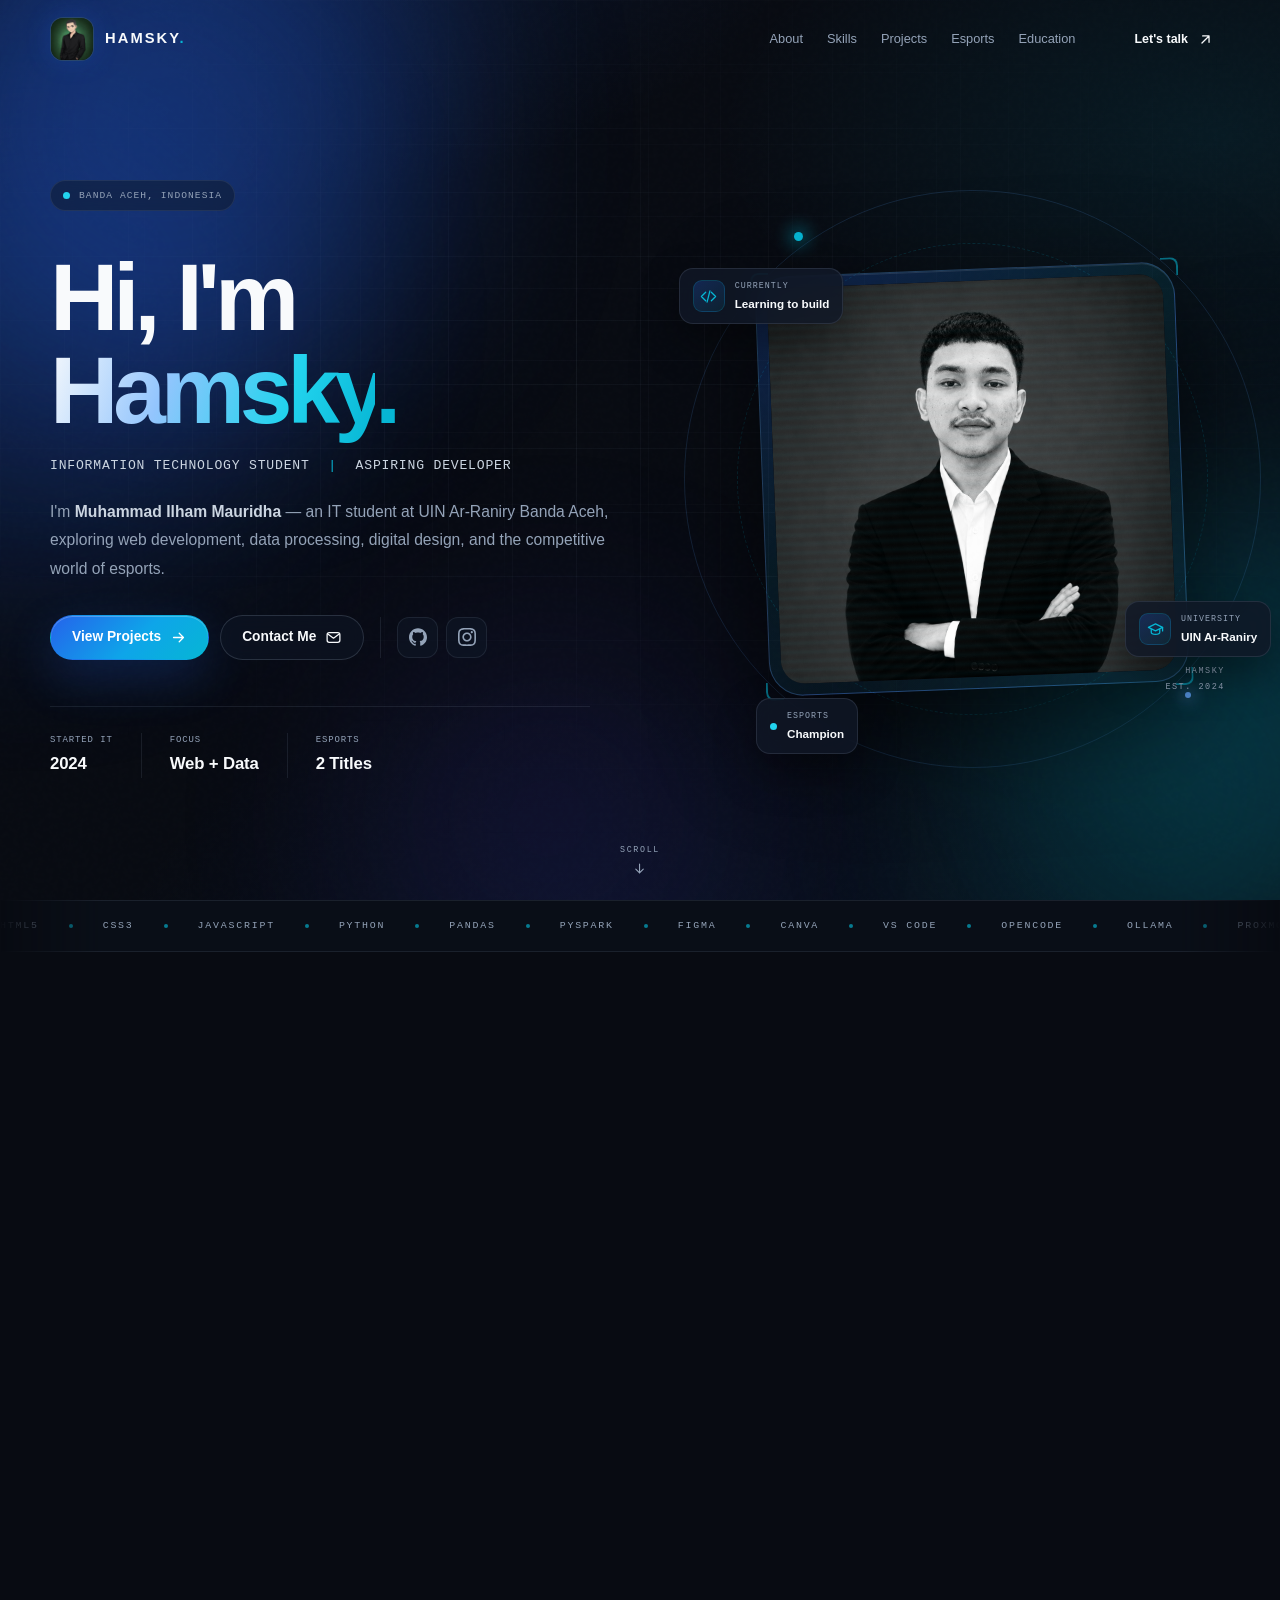
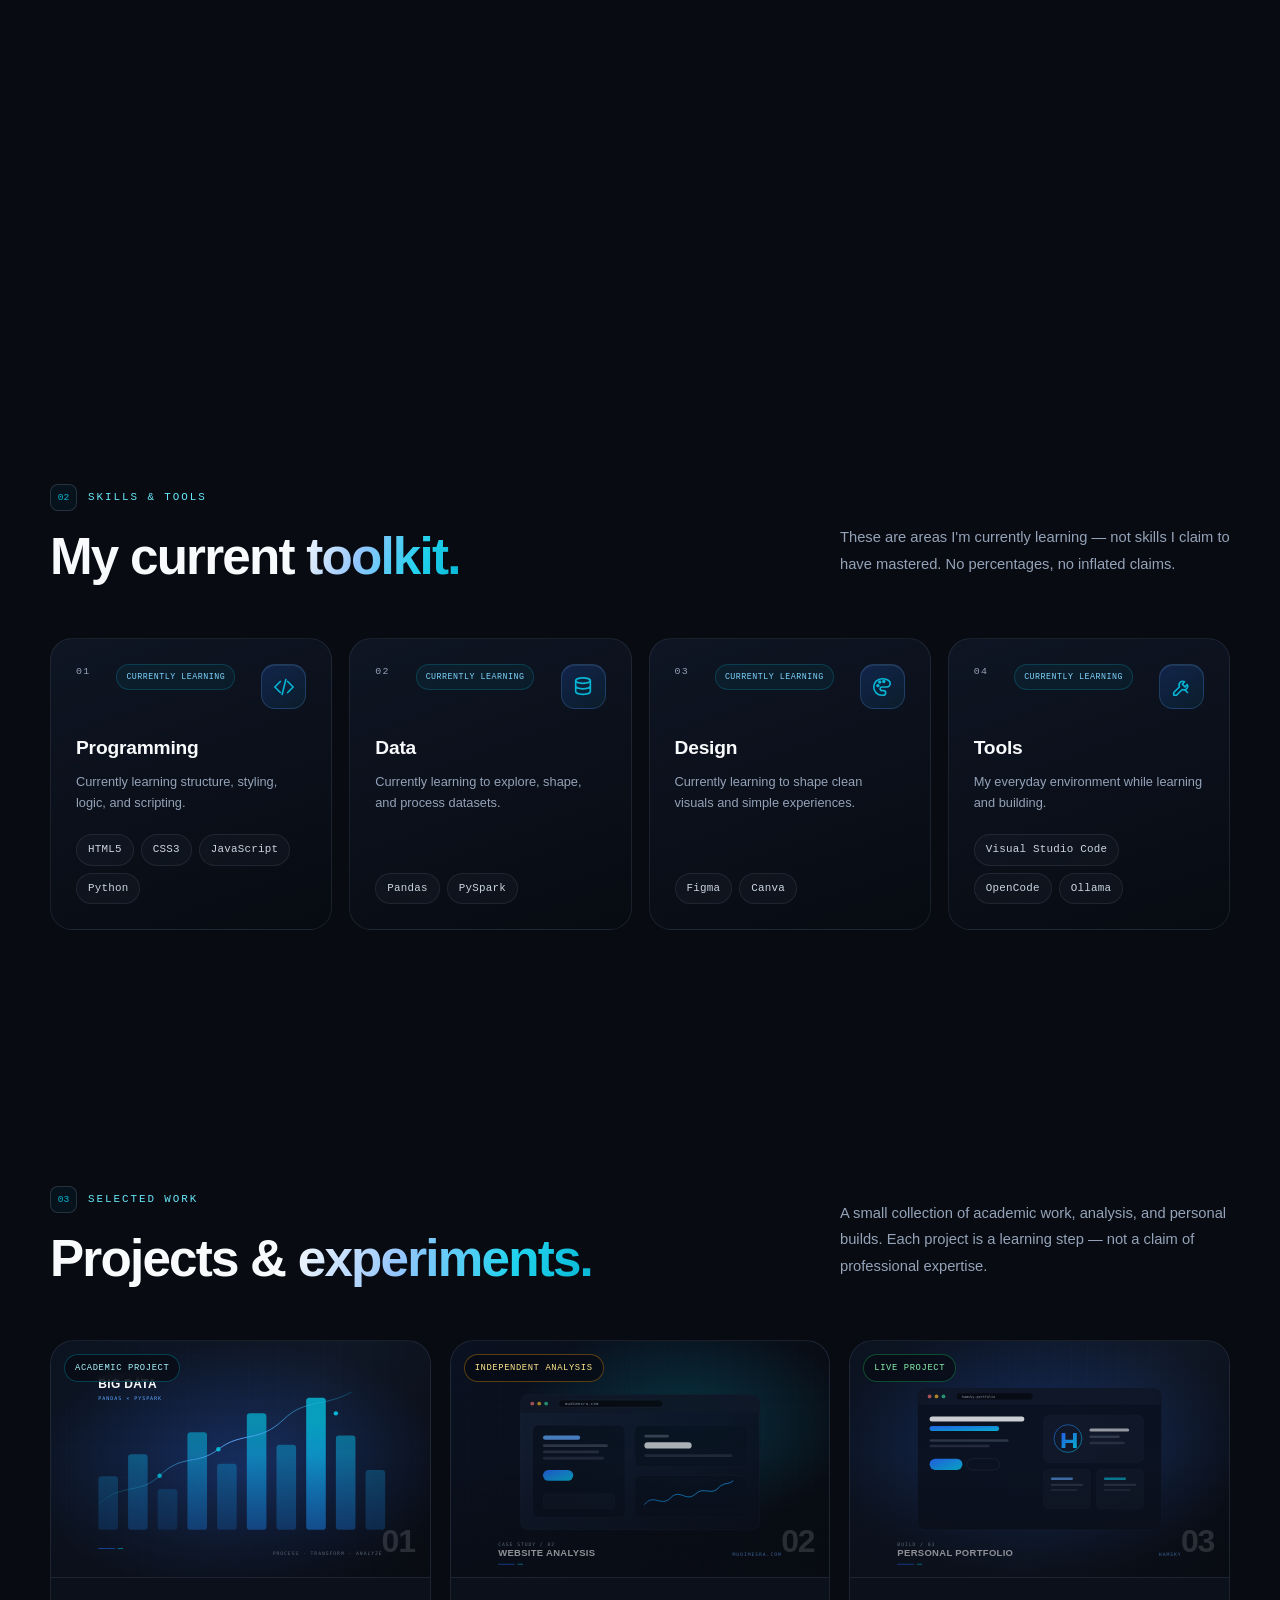
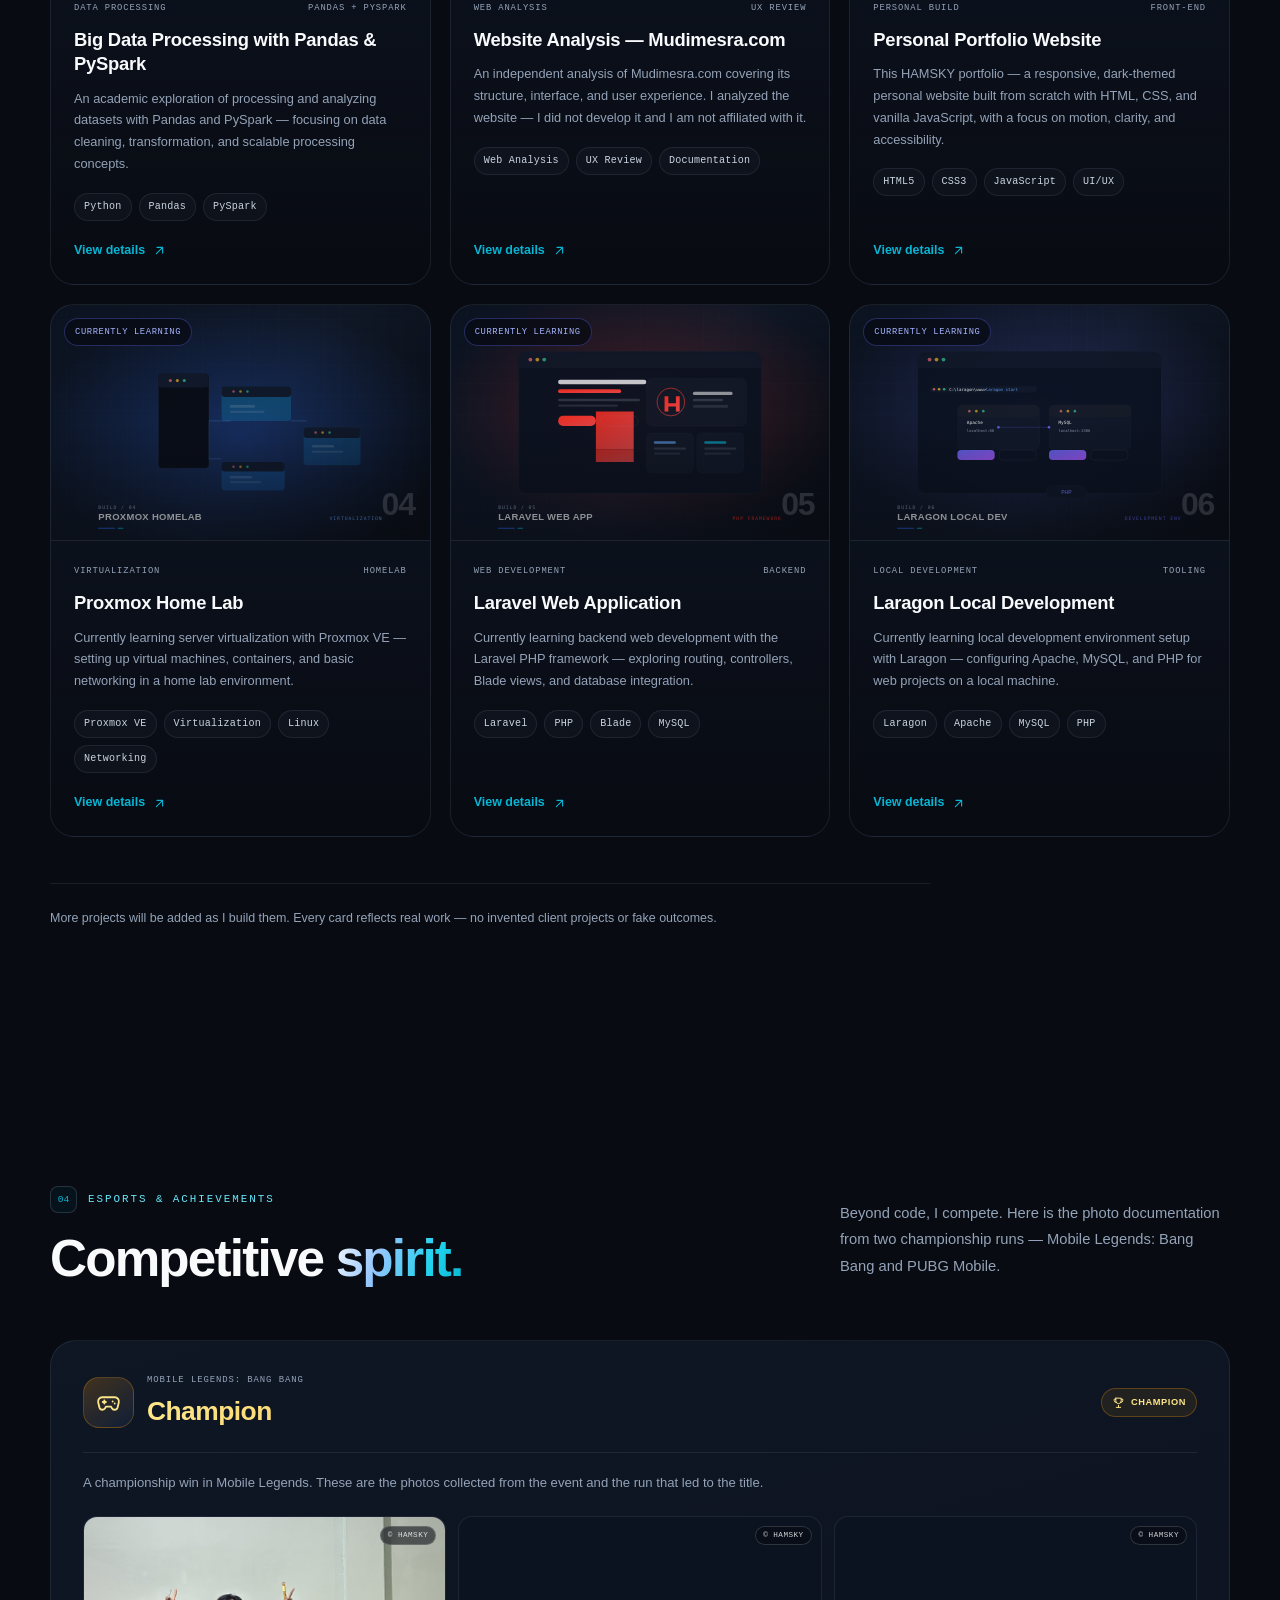
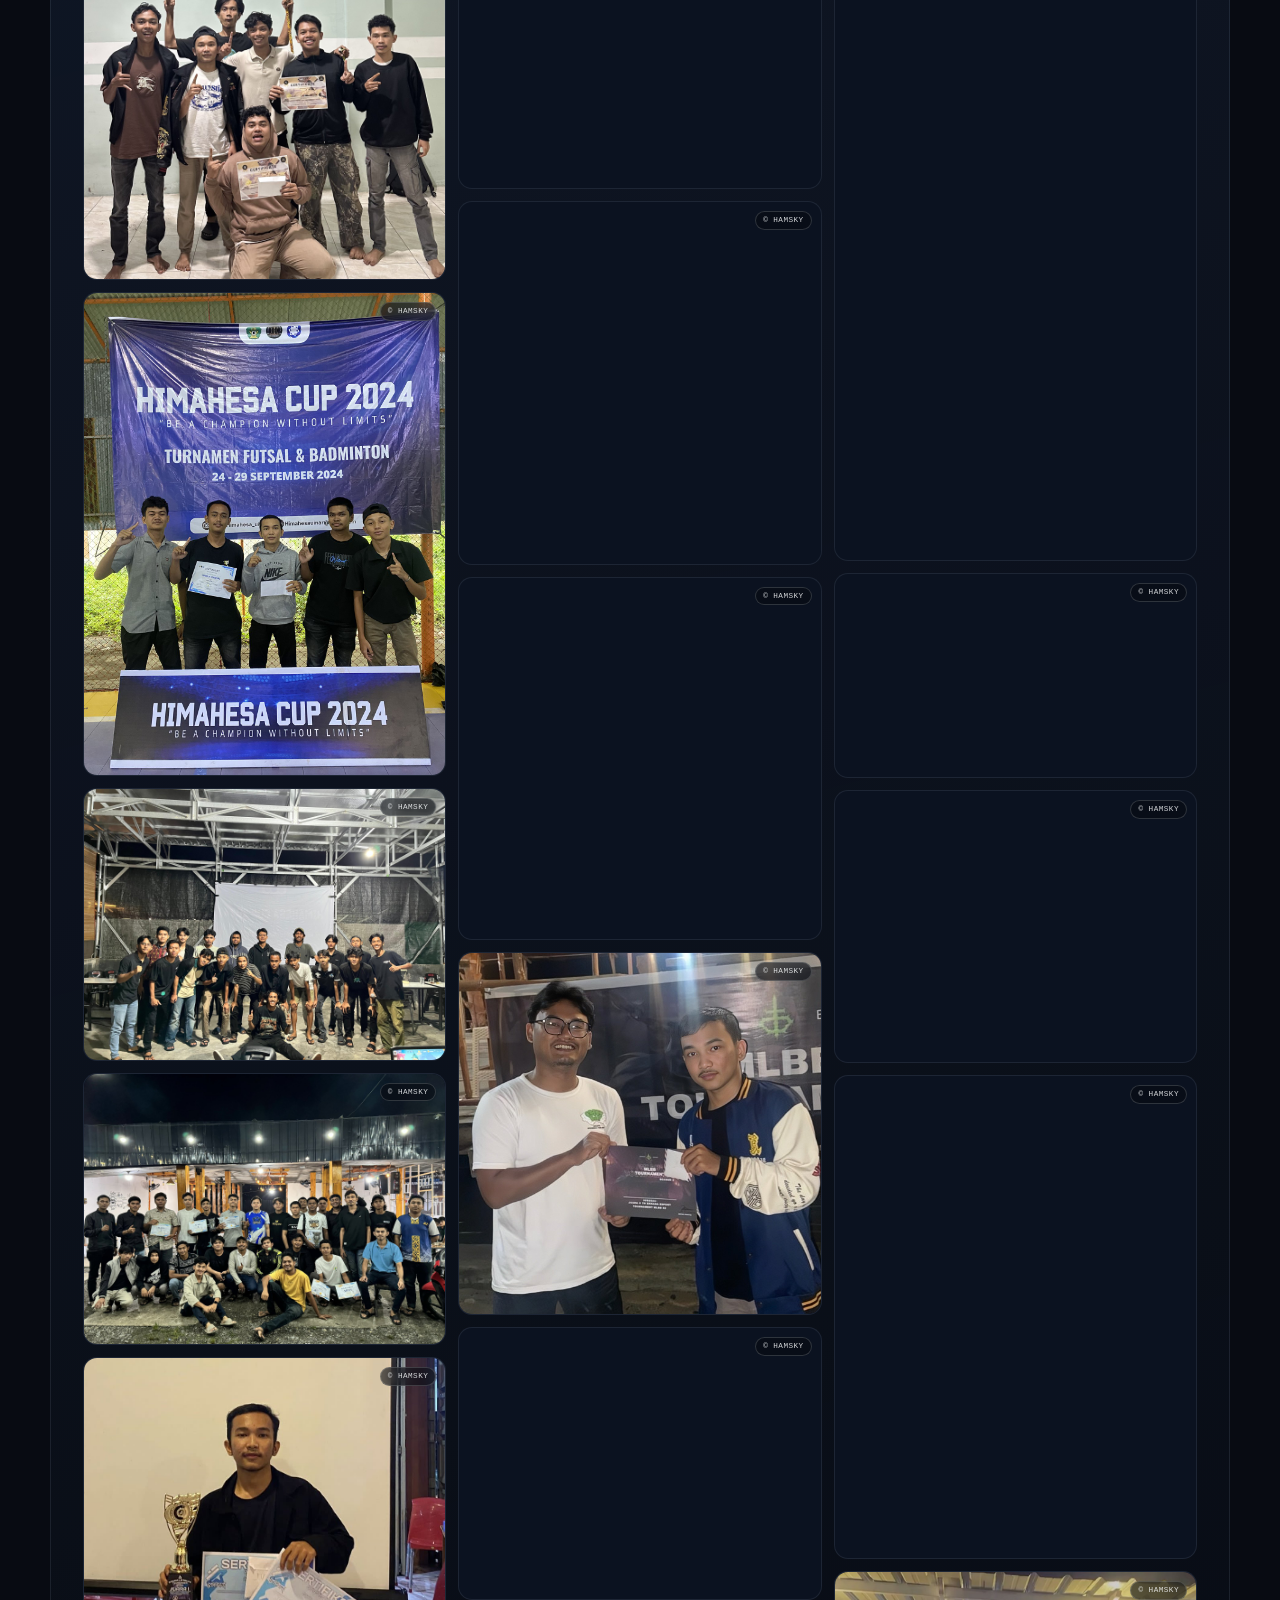
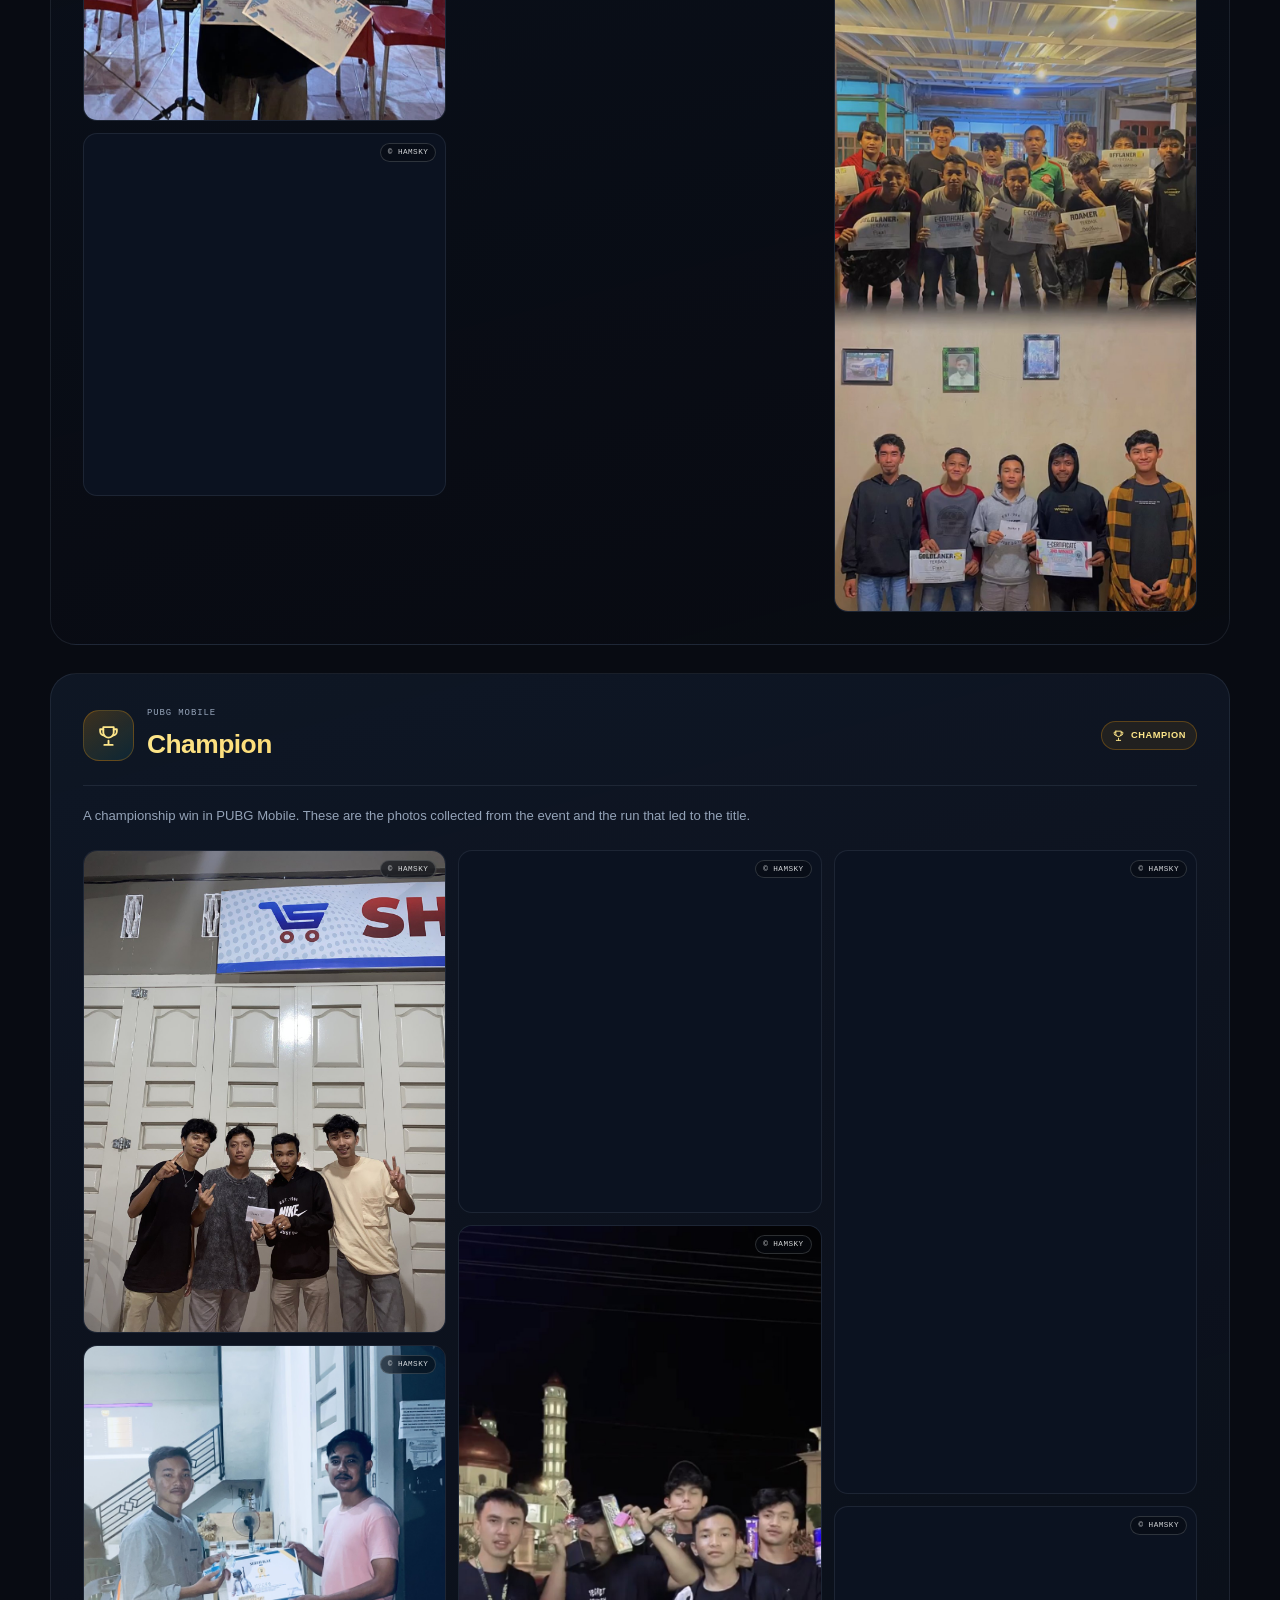
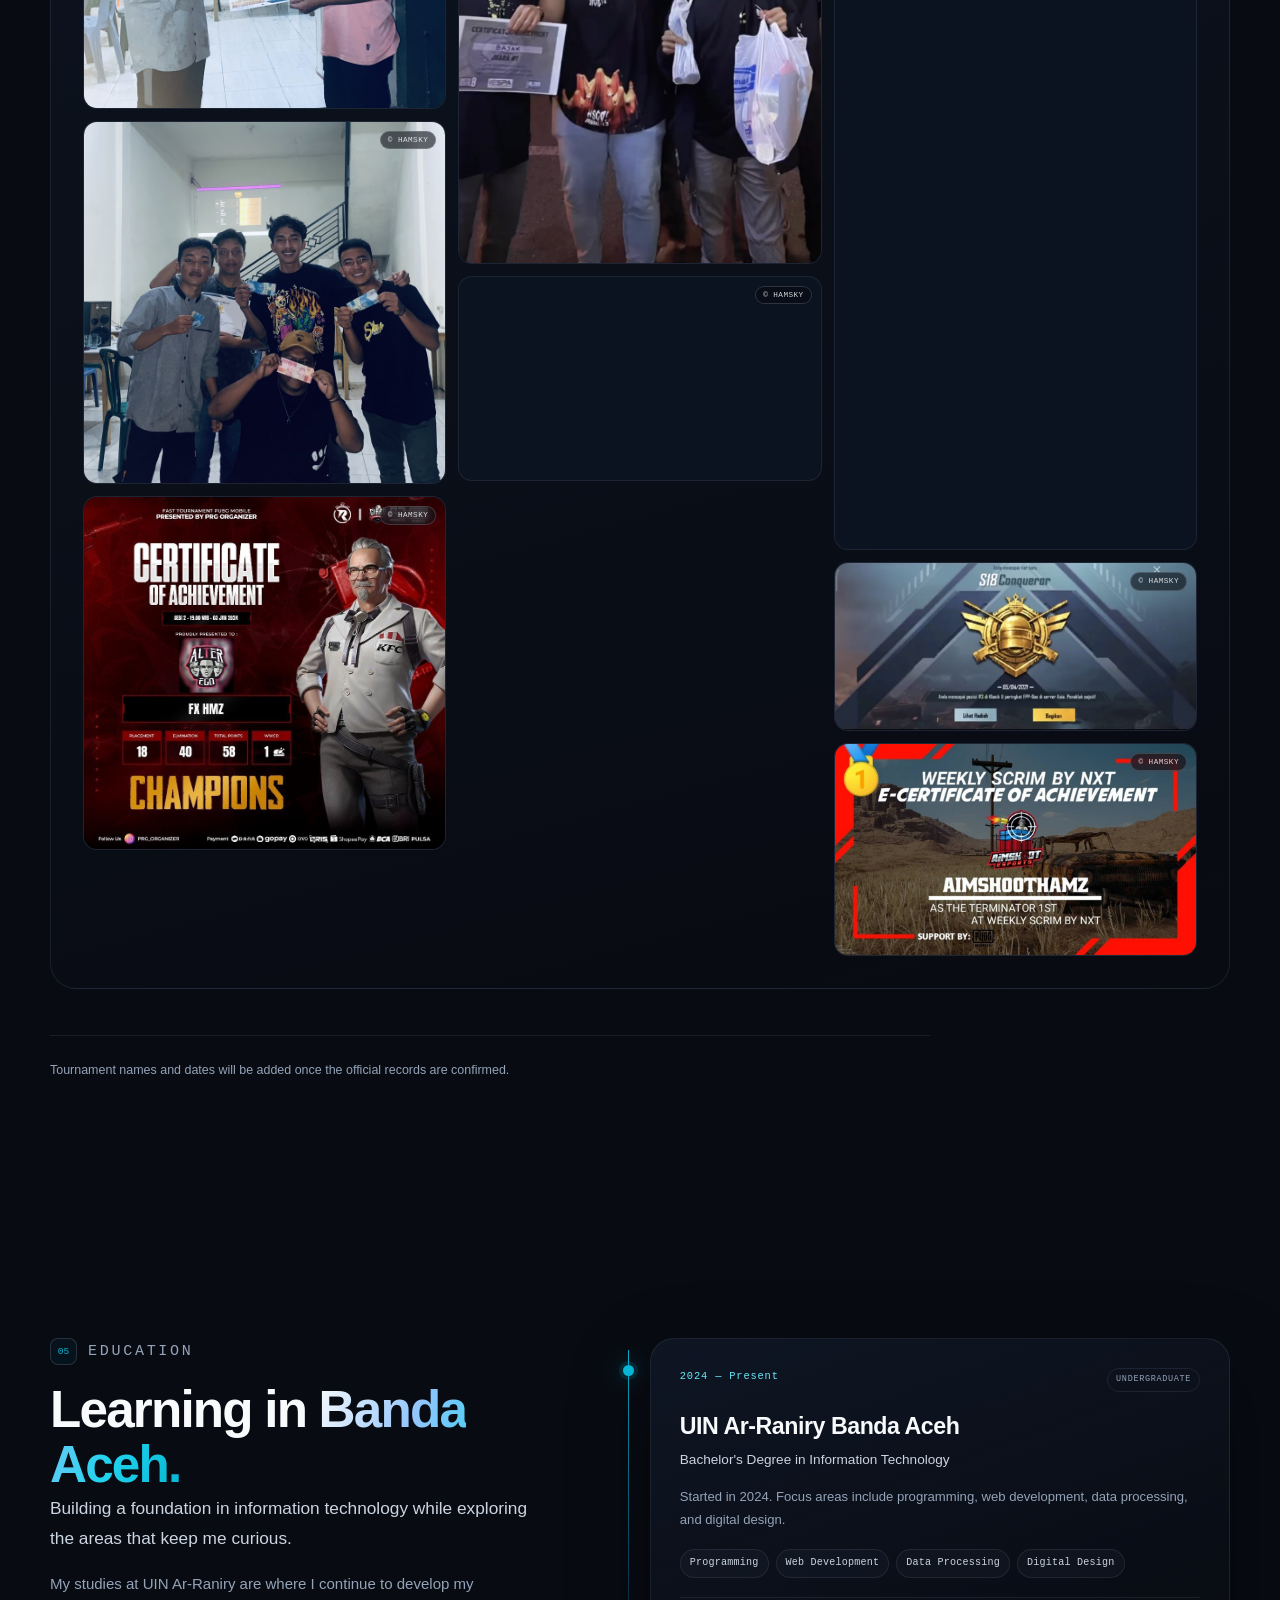
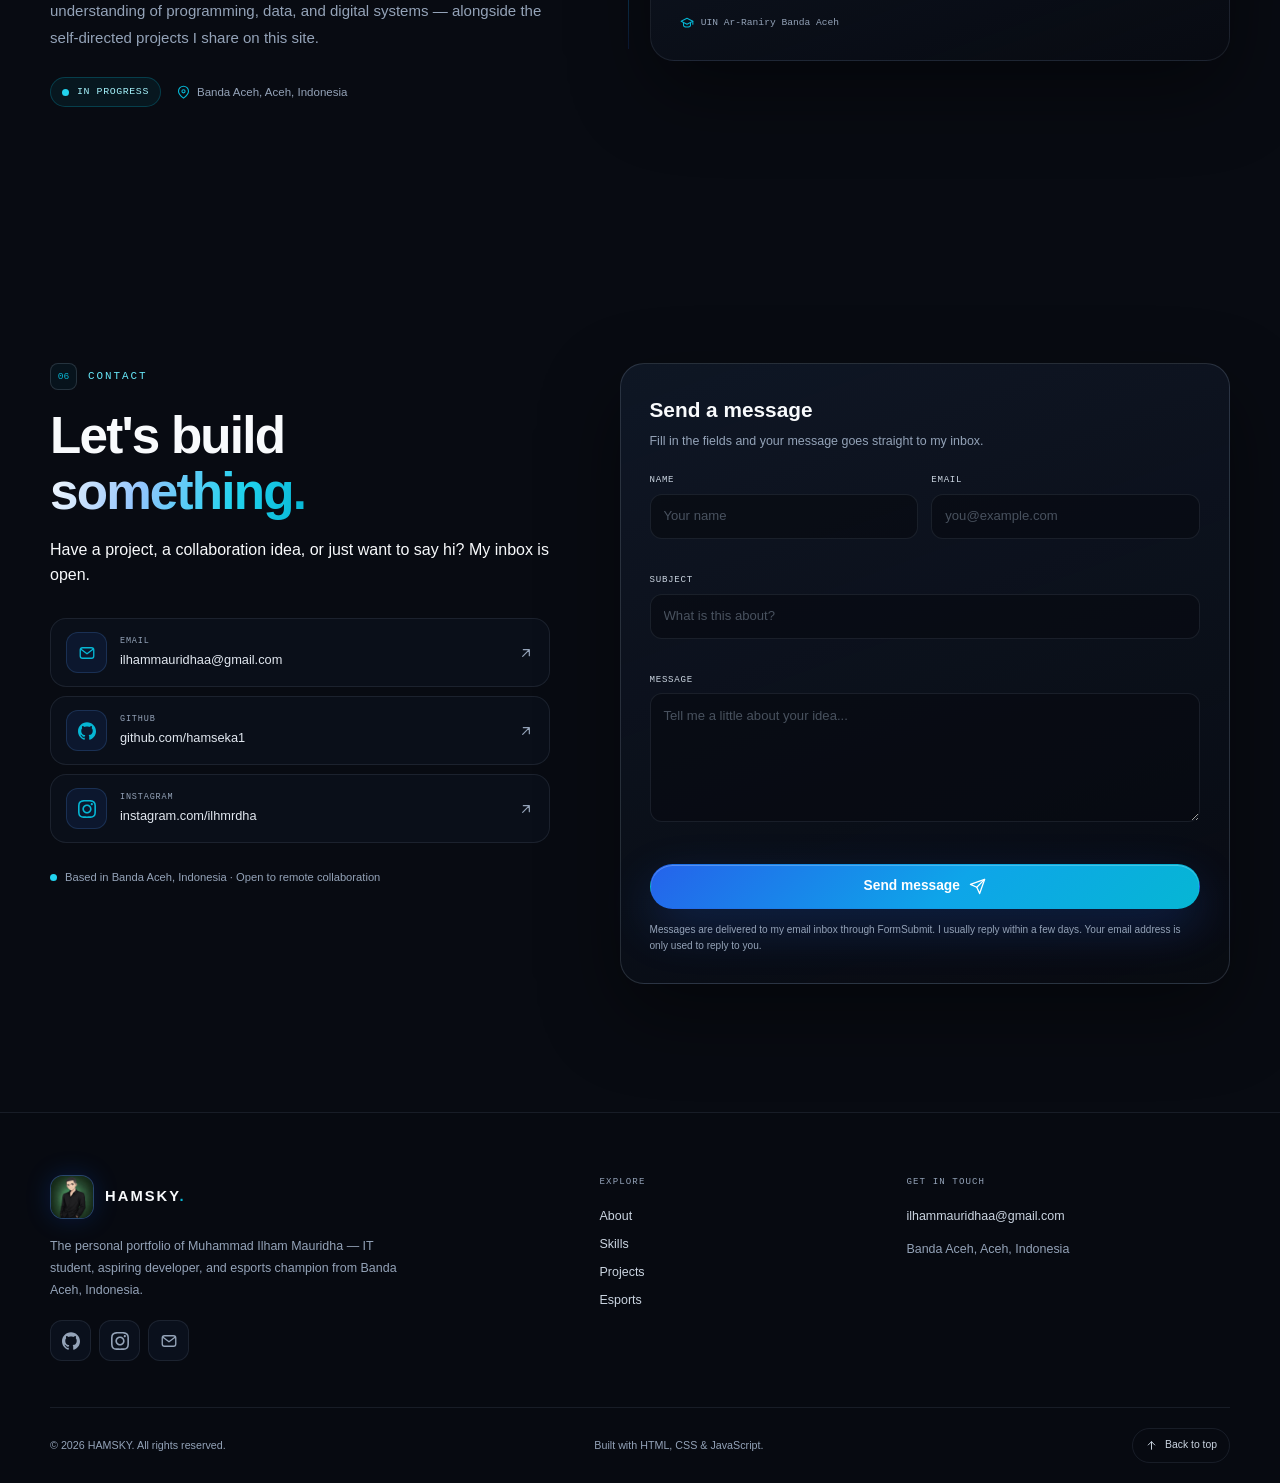
==== commit 7243c0f6: "Add Proxmox, Laravel, Laragon to toolkit marquee" ====
--- a/index.html
+++ b/index.html
@@ -371,6 +371,9 @@
         <span>VS CODE</span><span class="marquee-dot"></span>
         <span>OPENCODE</span><span class="marquee-dot"></span>
         <span>OLLAMA</span><span class="marquee-dot"></span>
+        <span>PROXMOX</span><span class="marquee-dot"></span>
+        <span>LARAVEL</span><span class="marquee-dot"></span>
+        <span>LARAGON</span><span class="marquee-dot"></span>
         <span>HTML5</span><span class="marquee-dot"></span>
         <span>CSS3</span><span class="marquee-dot"></span>
         <span>JAVASCRIPT</span><span class="marquee-dot"></span>
@@ -382,6 +385,9 @@
         <span>VS CODE</span><span class="marquee-dot"></span>
         <span>OPENCODE</span><span class="marquee-dot"></span>
         <span>OLLAMA</span><span class="marquee-dot"></span>
+        <span>PROXMOX</span><span class="marquee-dot"></span>
+        <span>LARAVEL</span><span class="marquee-dot"></span>
+        <span>LARAGON</span><span class="marquee-dot"></span>
       </div>
     </div>
 
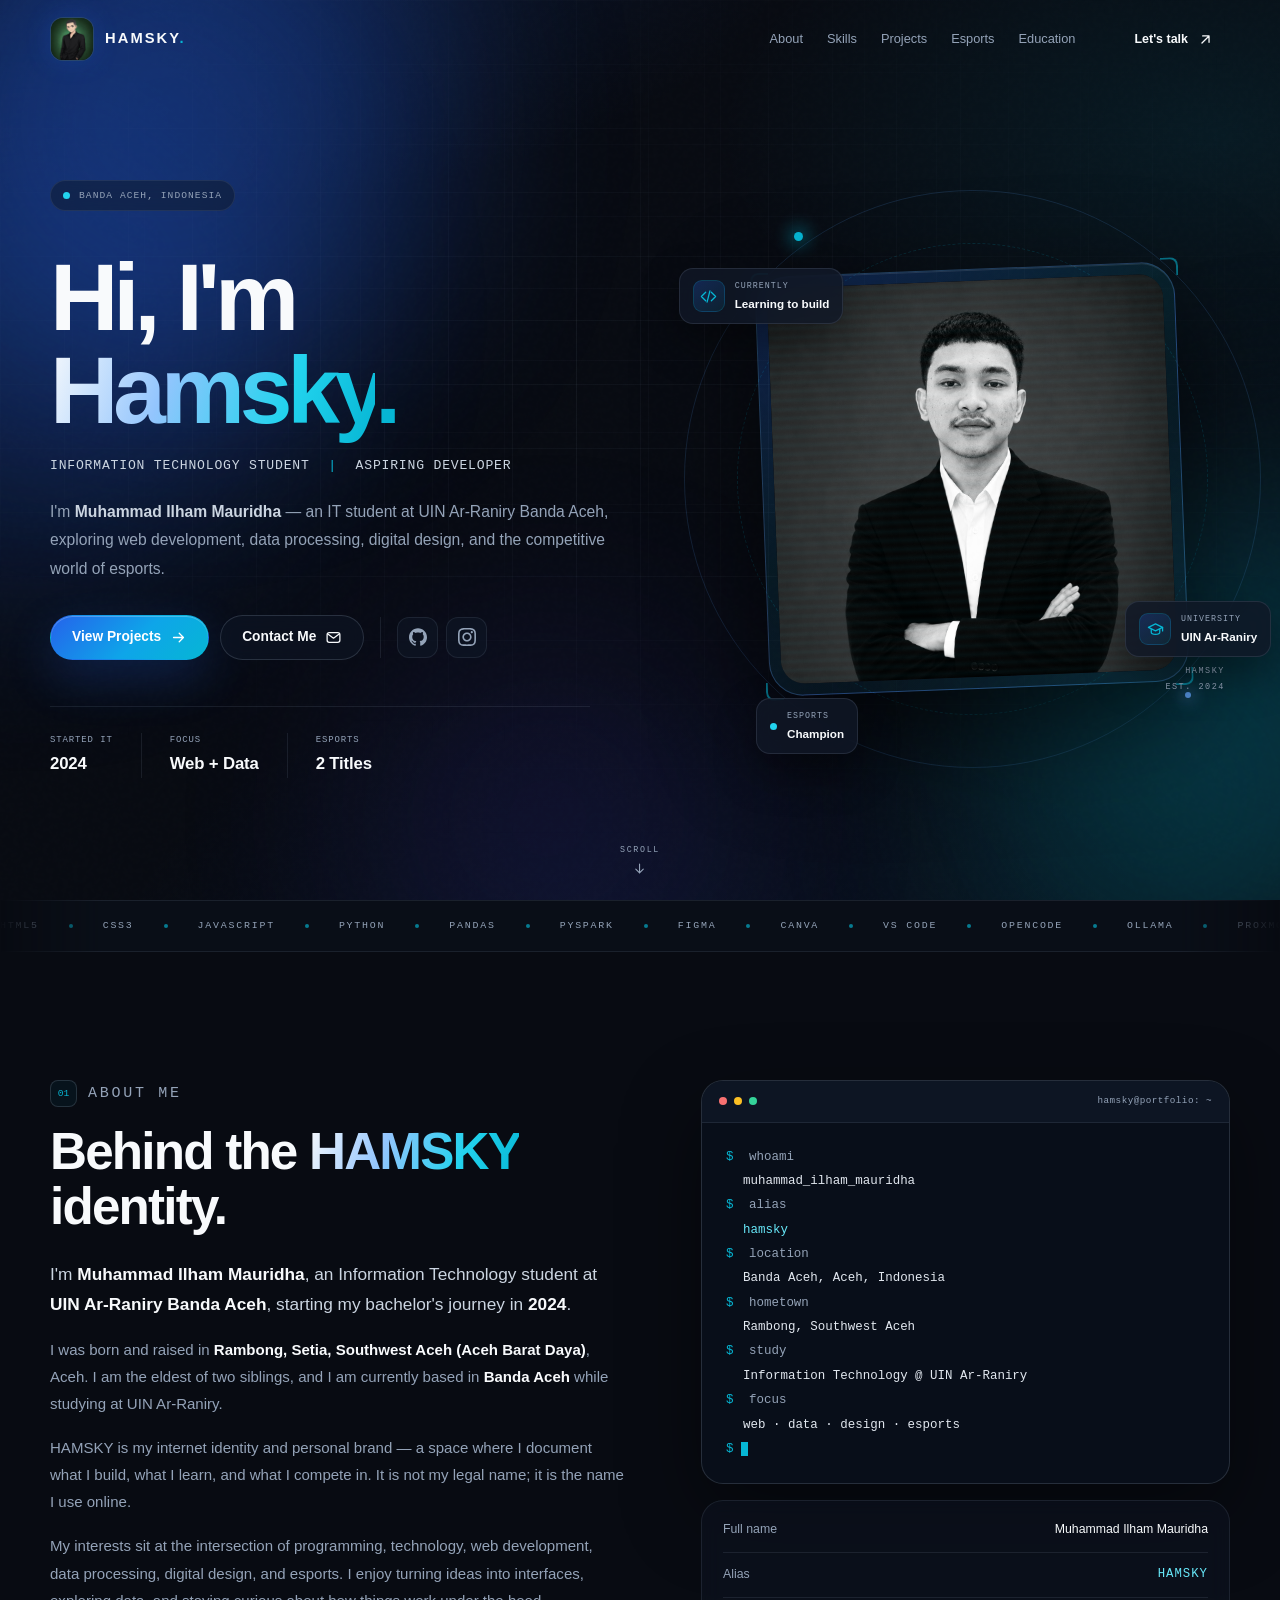
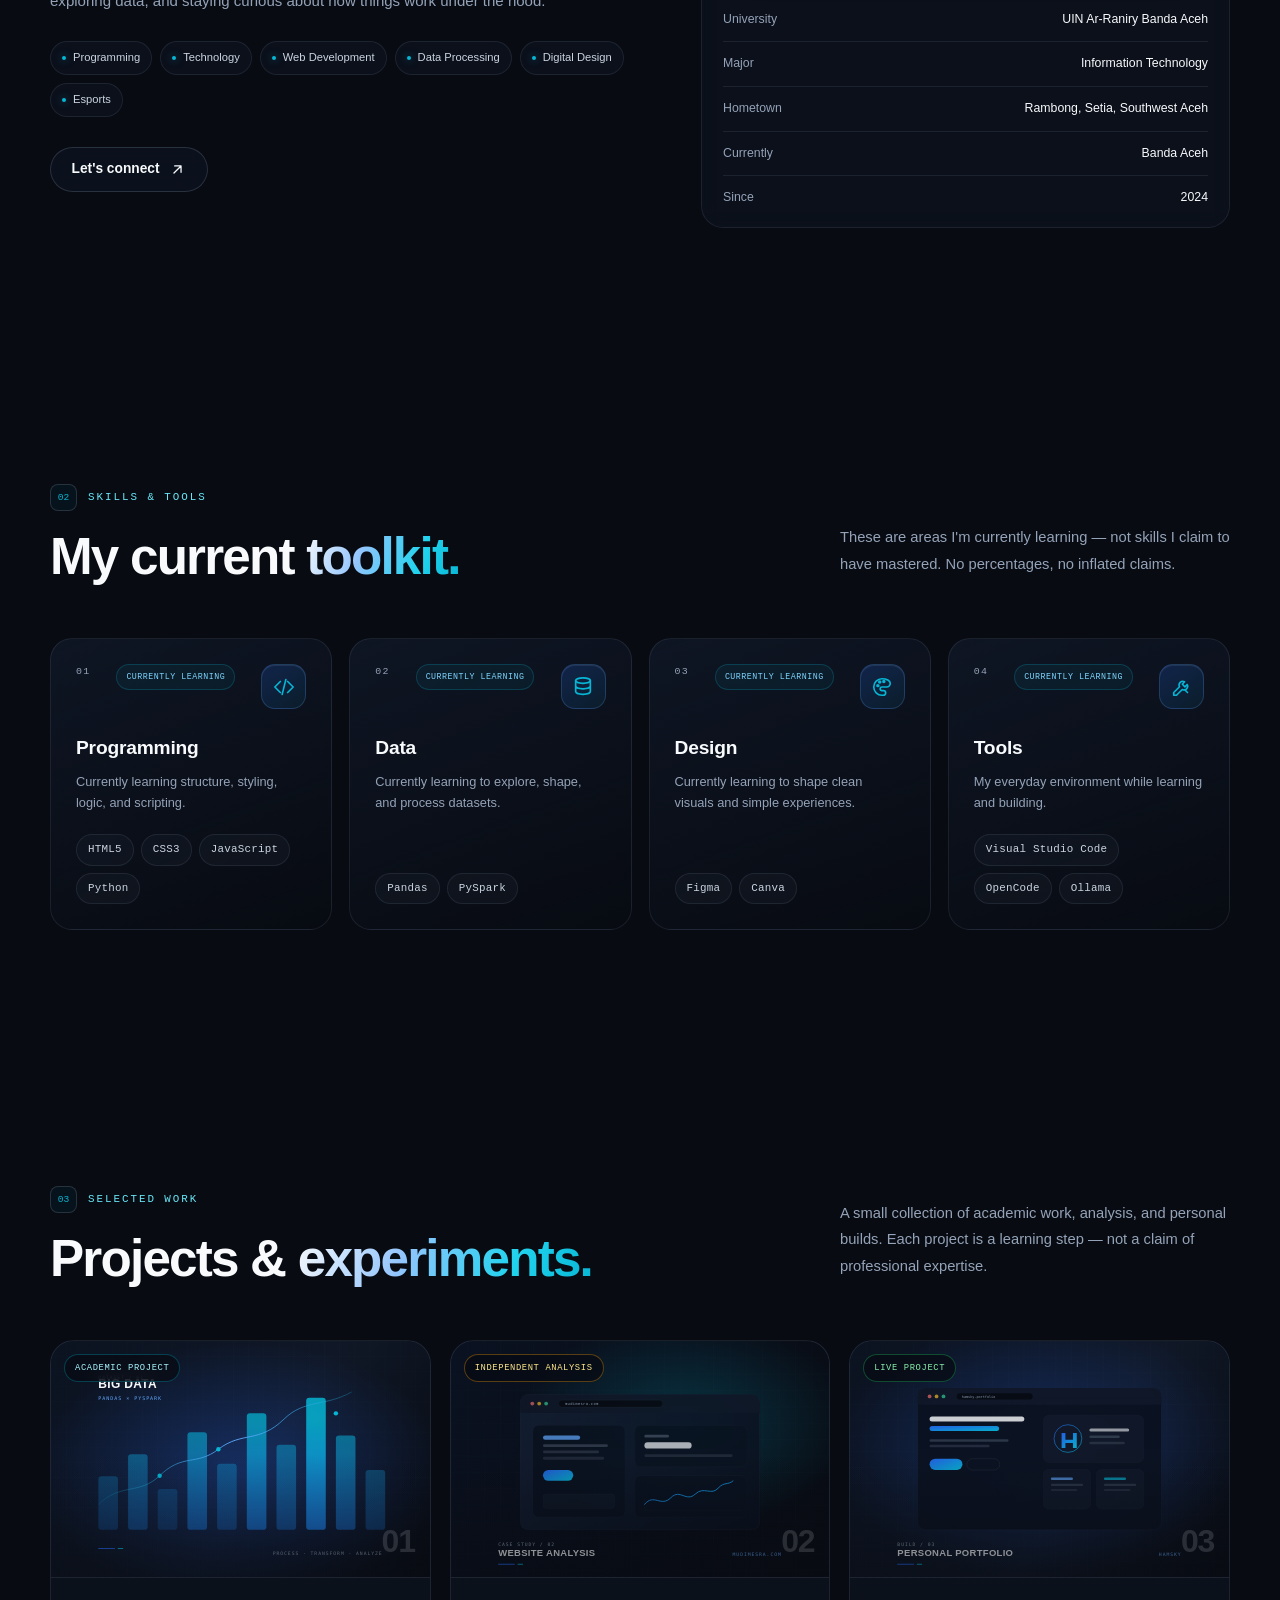
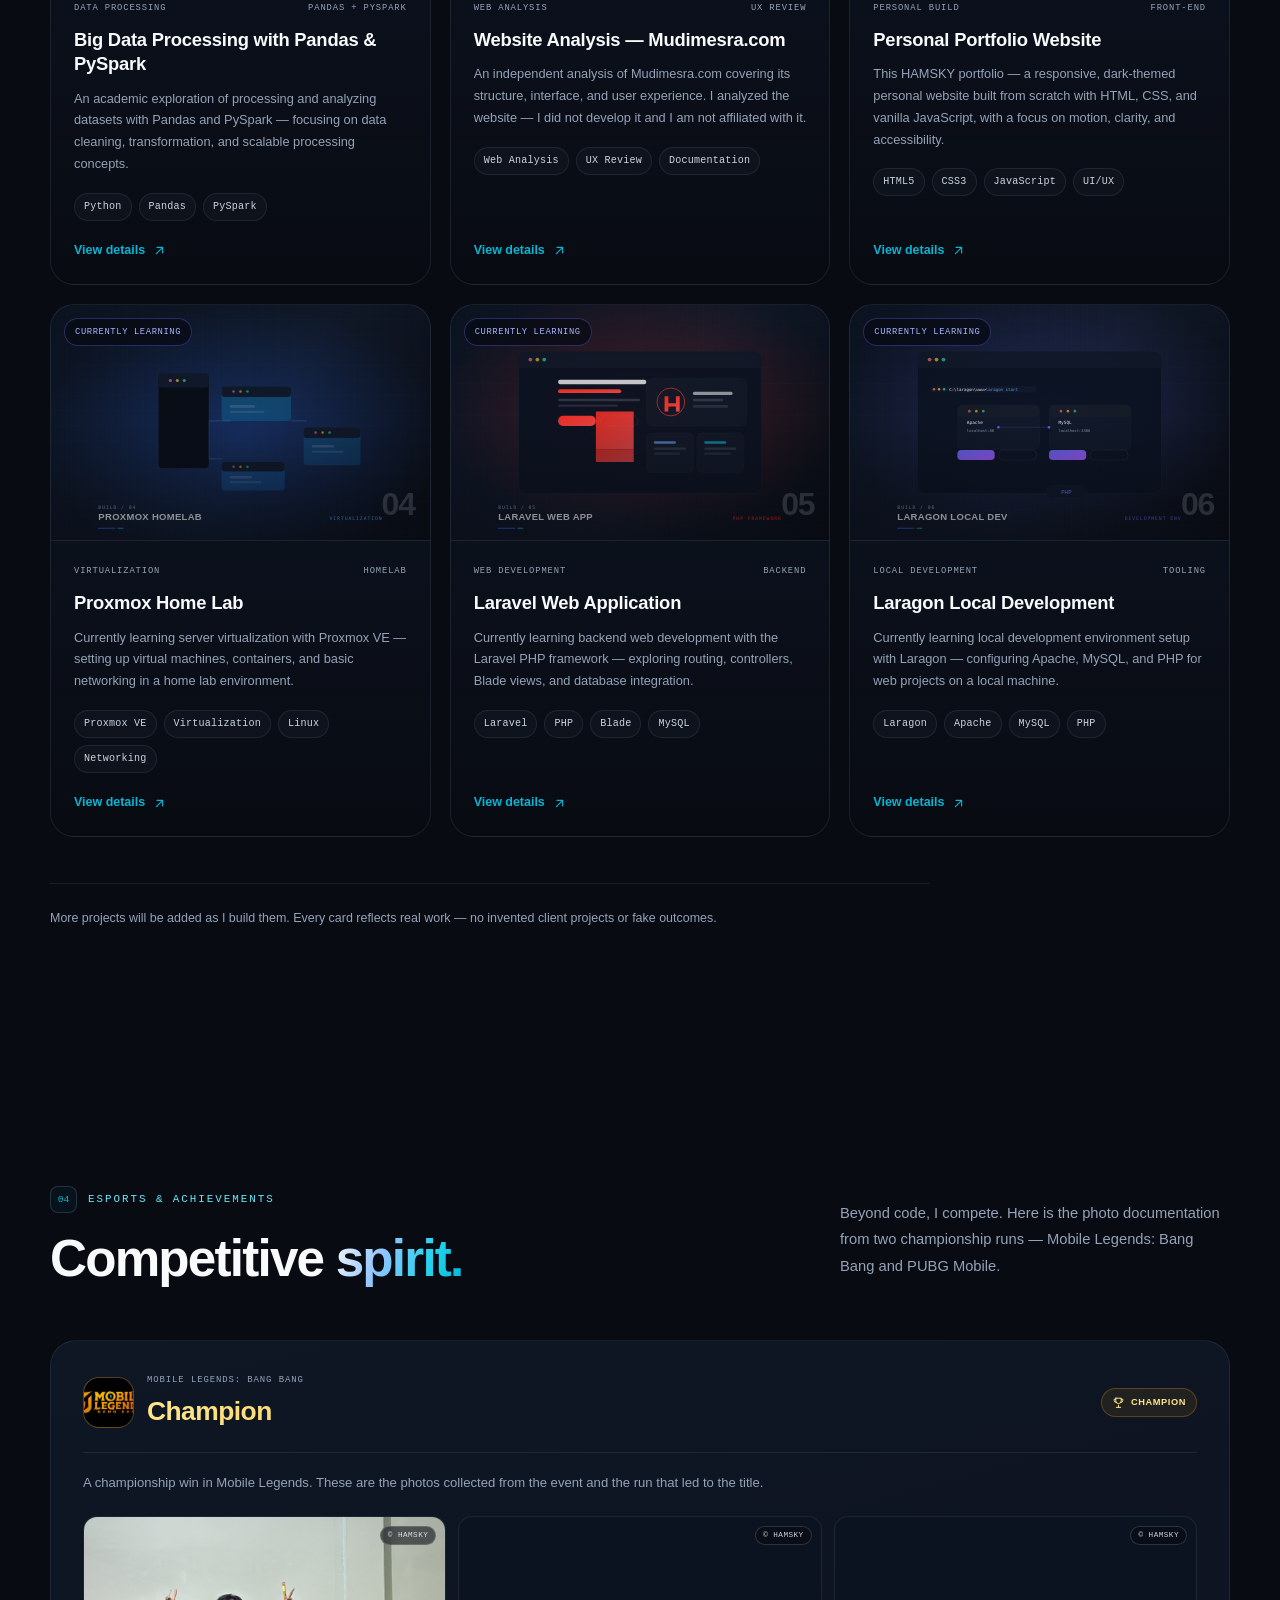
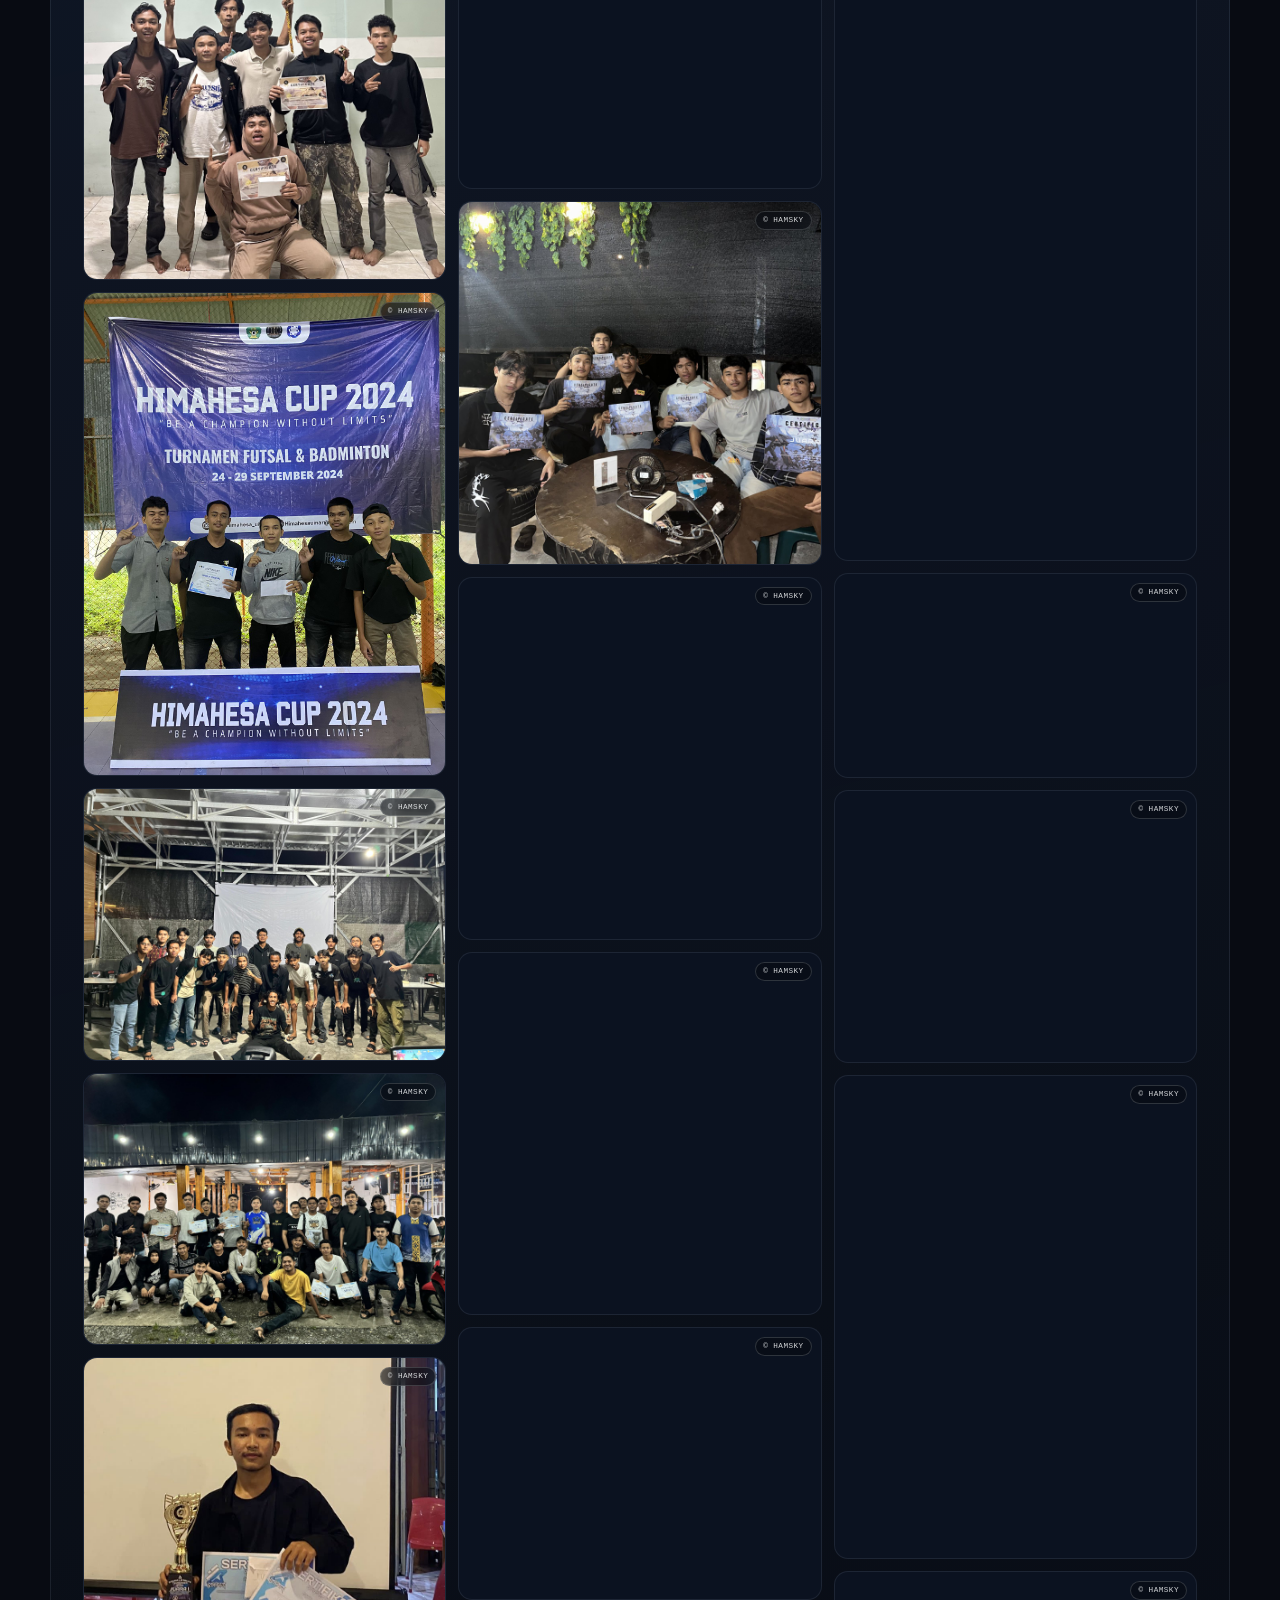
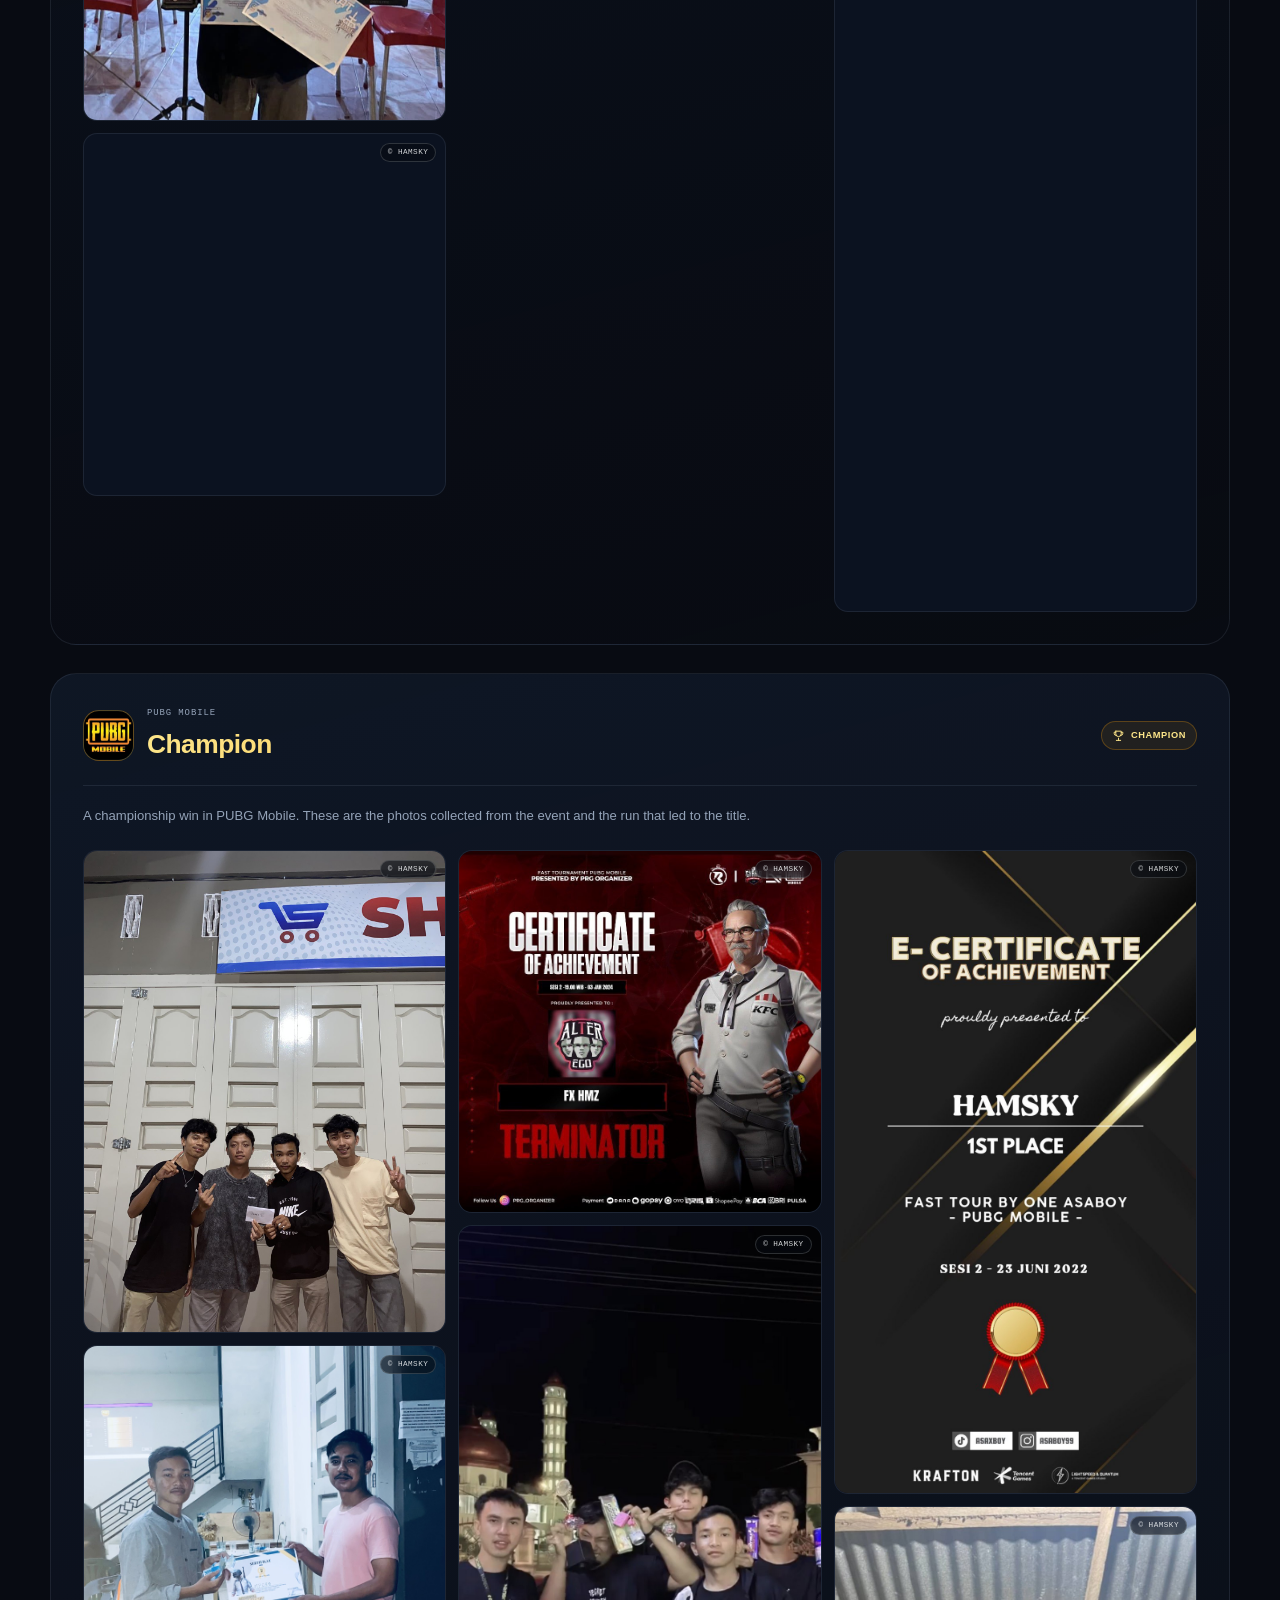
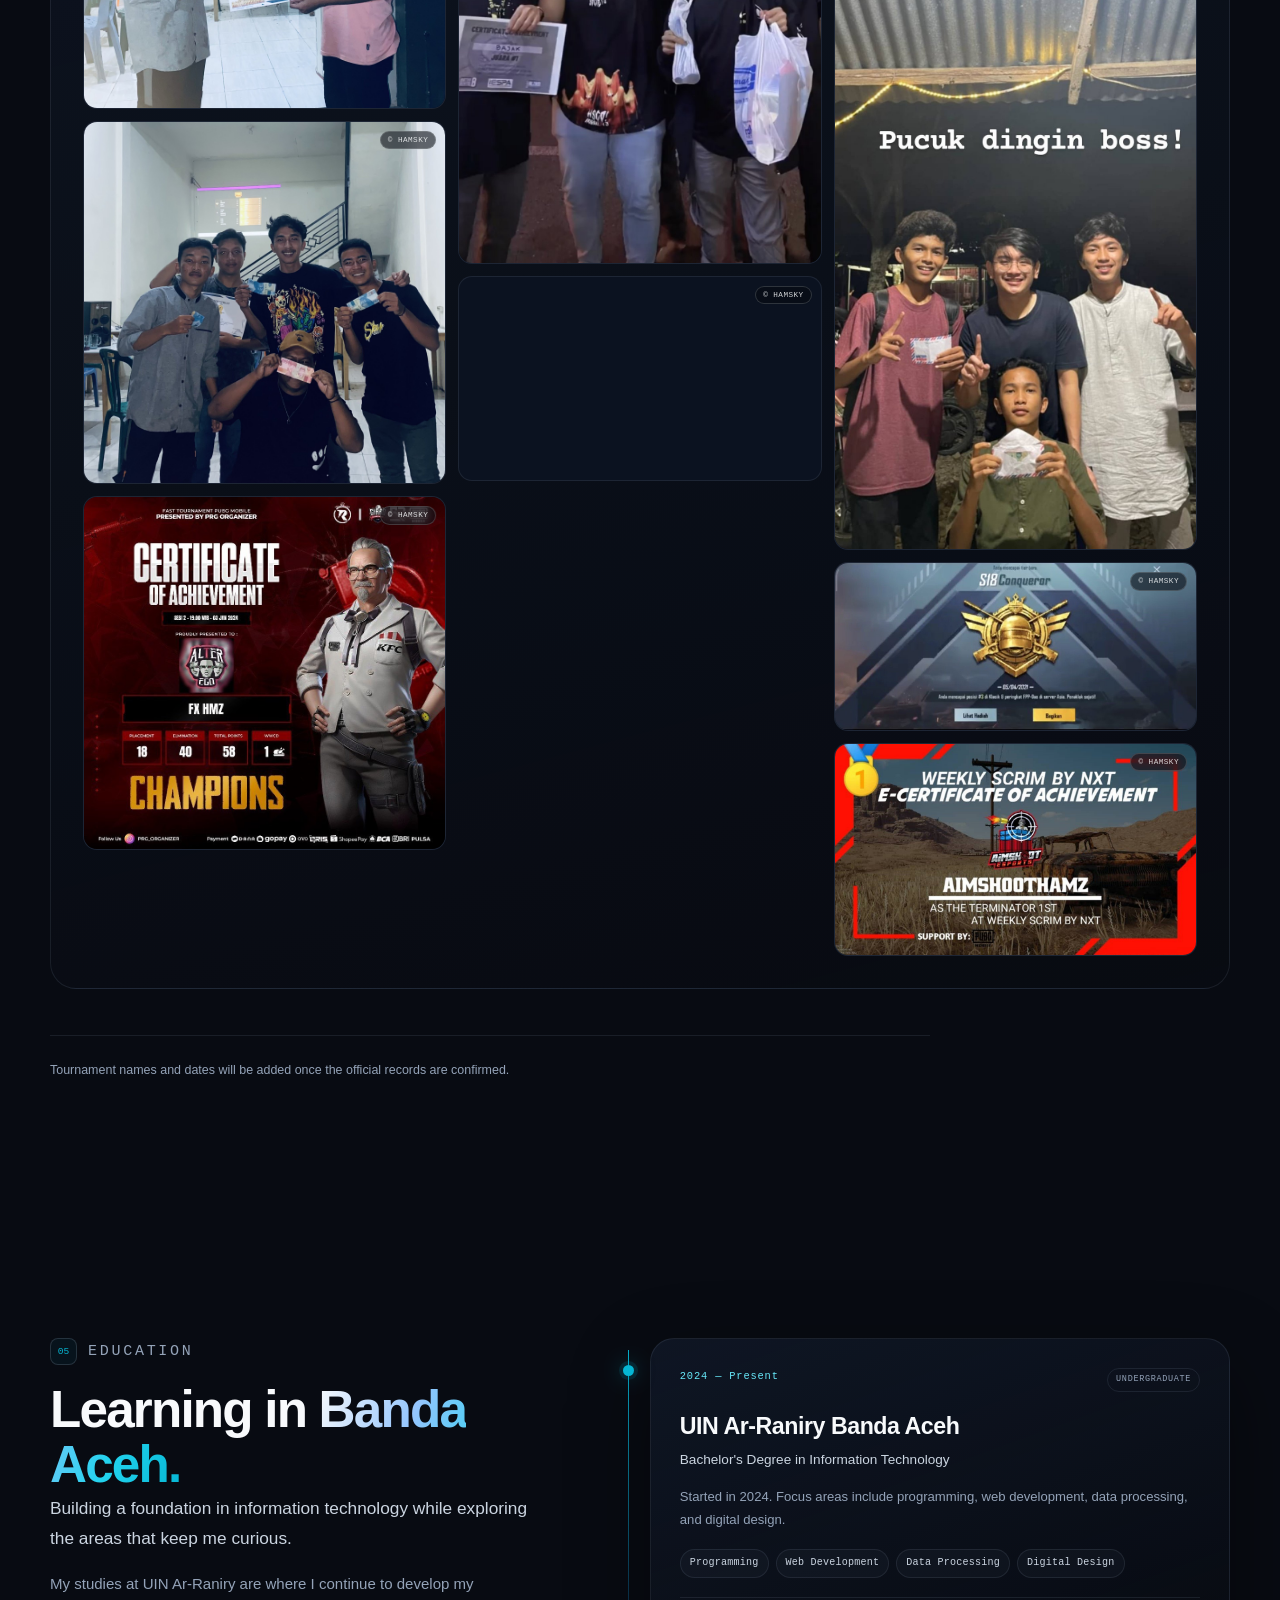
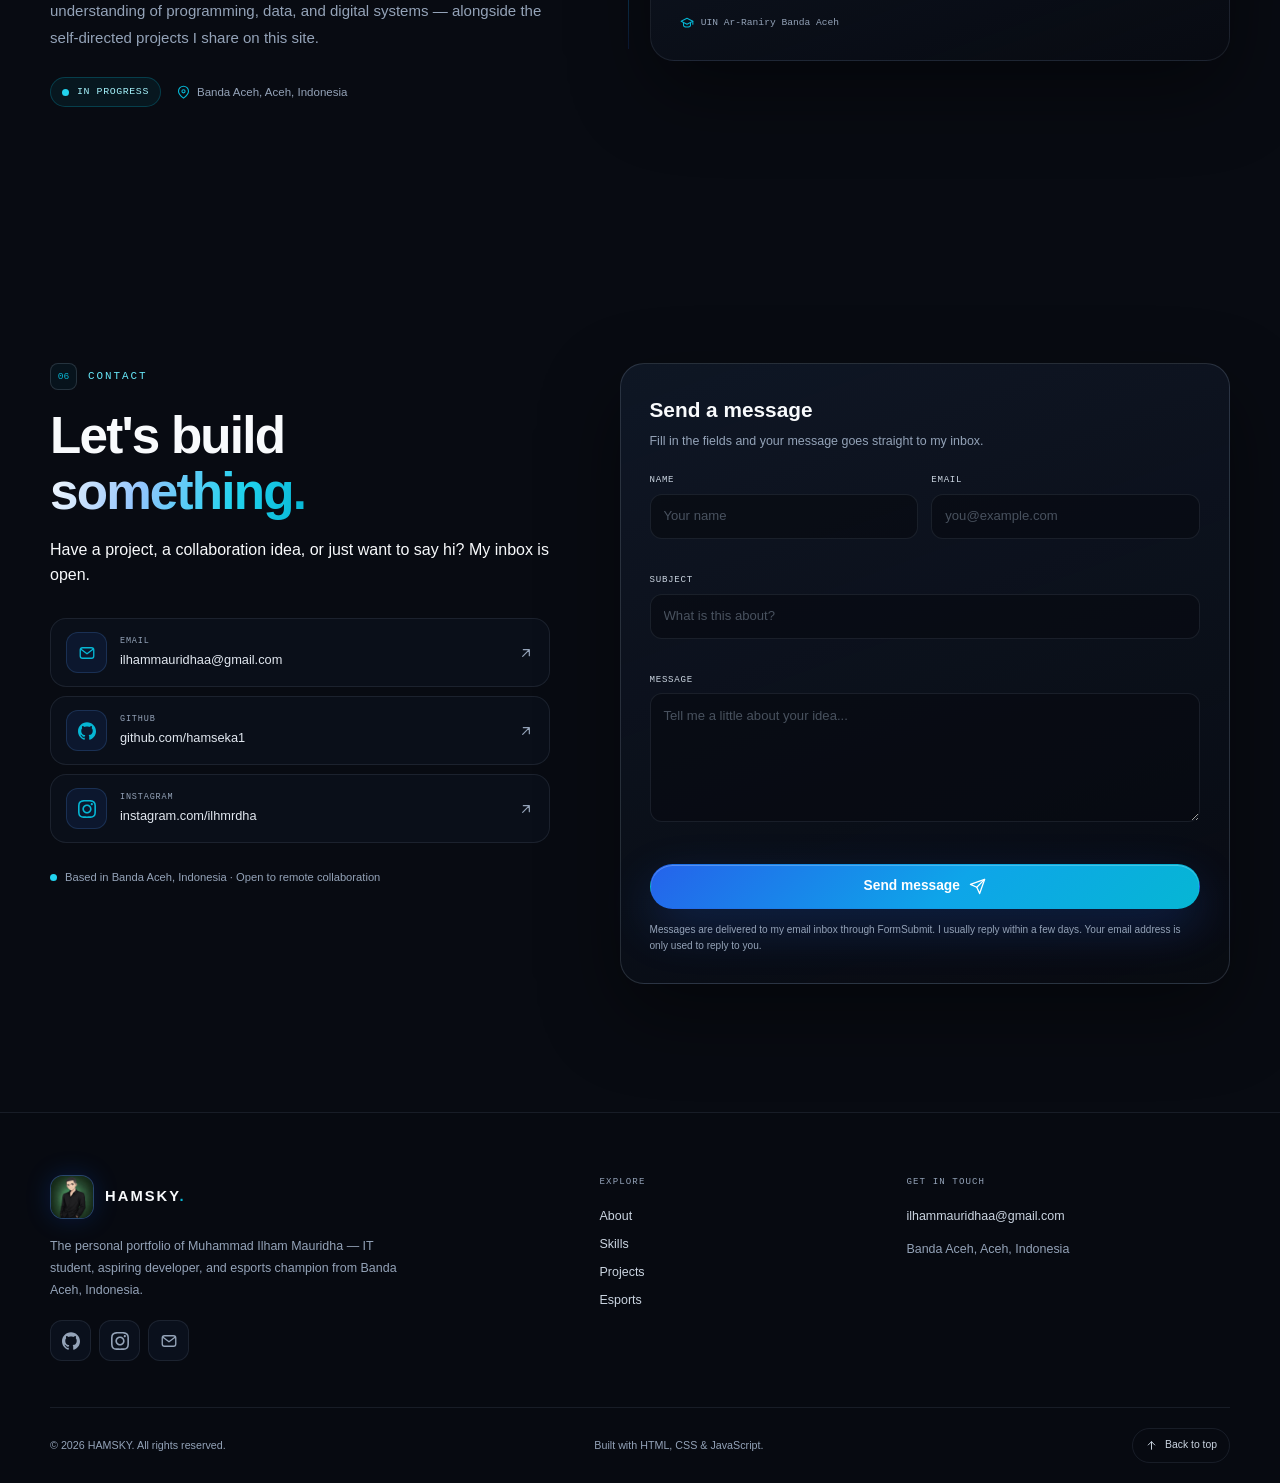
==== commit 366f8b58: "Replace game icons with real Mobile Legends and PUBG logos" ====
--- a/index.html
+++ b/index.html
@@ -786,7 +786,7 @@
           <article class="achievement-card spotlight" data-spotlight data-reveal aria-labelledby="ml-title">
             <div class="achievement-banner">
               <div class="game-mark" aria-hidden="true">
-                <svg class="icon"><use href="#icon-gamepad"></use></svg>
+                <img src="assets/images/logoml.jpg" alt="Mobile Legends logo" width="44" height="44" loading="lazy" decoding="async">
               </div>
               <div class="achievement-heading">
                 <p class="game-label">Mobile Legends: Bang Bang</p>
@@ -809,7 +809,7 @@
           <article class="achievement-card spotlight" data-spotlight data-reveal style="--reveal-delay: 120ms" aria-labelledby="pubg-title">
             <div class="achievement-banner">
               <div class="game-mark game-mark-pubg" aria-hidden="true">
-                <svg class="icon"><use href="#icon-trophy"></use></svg>
+                <img src="assets/images/logopubg.jpg" alt="PUBG Mobile logo" width="44" height="44" loading="lazy" decoding="async">
               </div>
               <div class="achievement-heading">
                 <p class="game-label">PUBG Mobile</p>
--- a/css/sections-extra.css
+++ b/css/sections-extra.css
@@ -38,6 +38,15 @@
   background: linear-gradient(145deg, rgba(245, 158, 11, 0.22), rgba(37, 99, 235, 0.1));
   color: #FDE68A;
   flex: none;
+  overflow: hidden;
+}
+
+.game-mark img {
+  width: 100%;
+  height: 100%;
+  object-fit: cover;
+  object-position: center;
+  display: block;
 }
 
 .game-mark .icon {
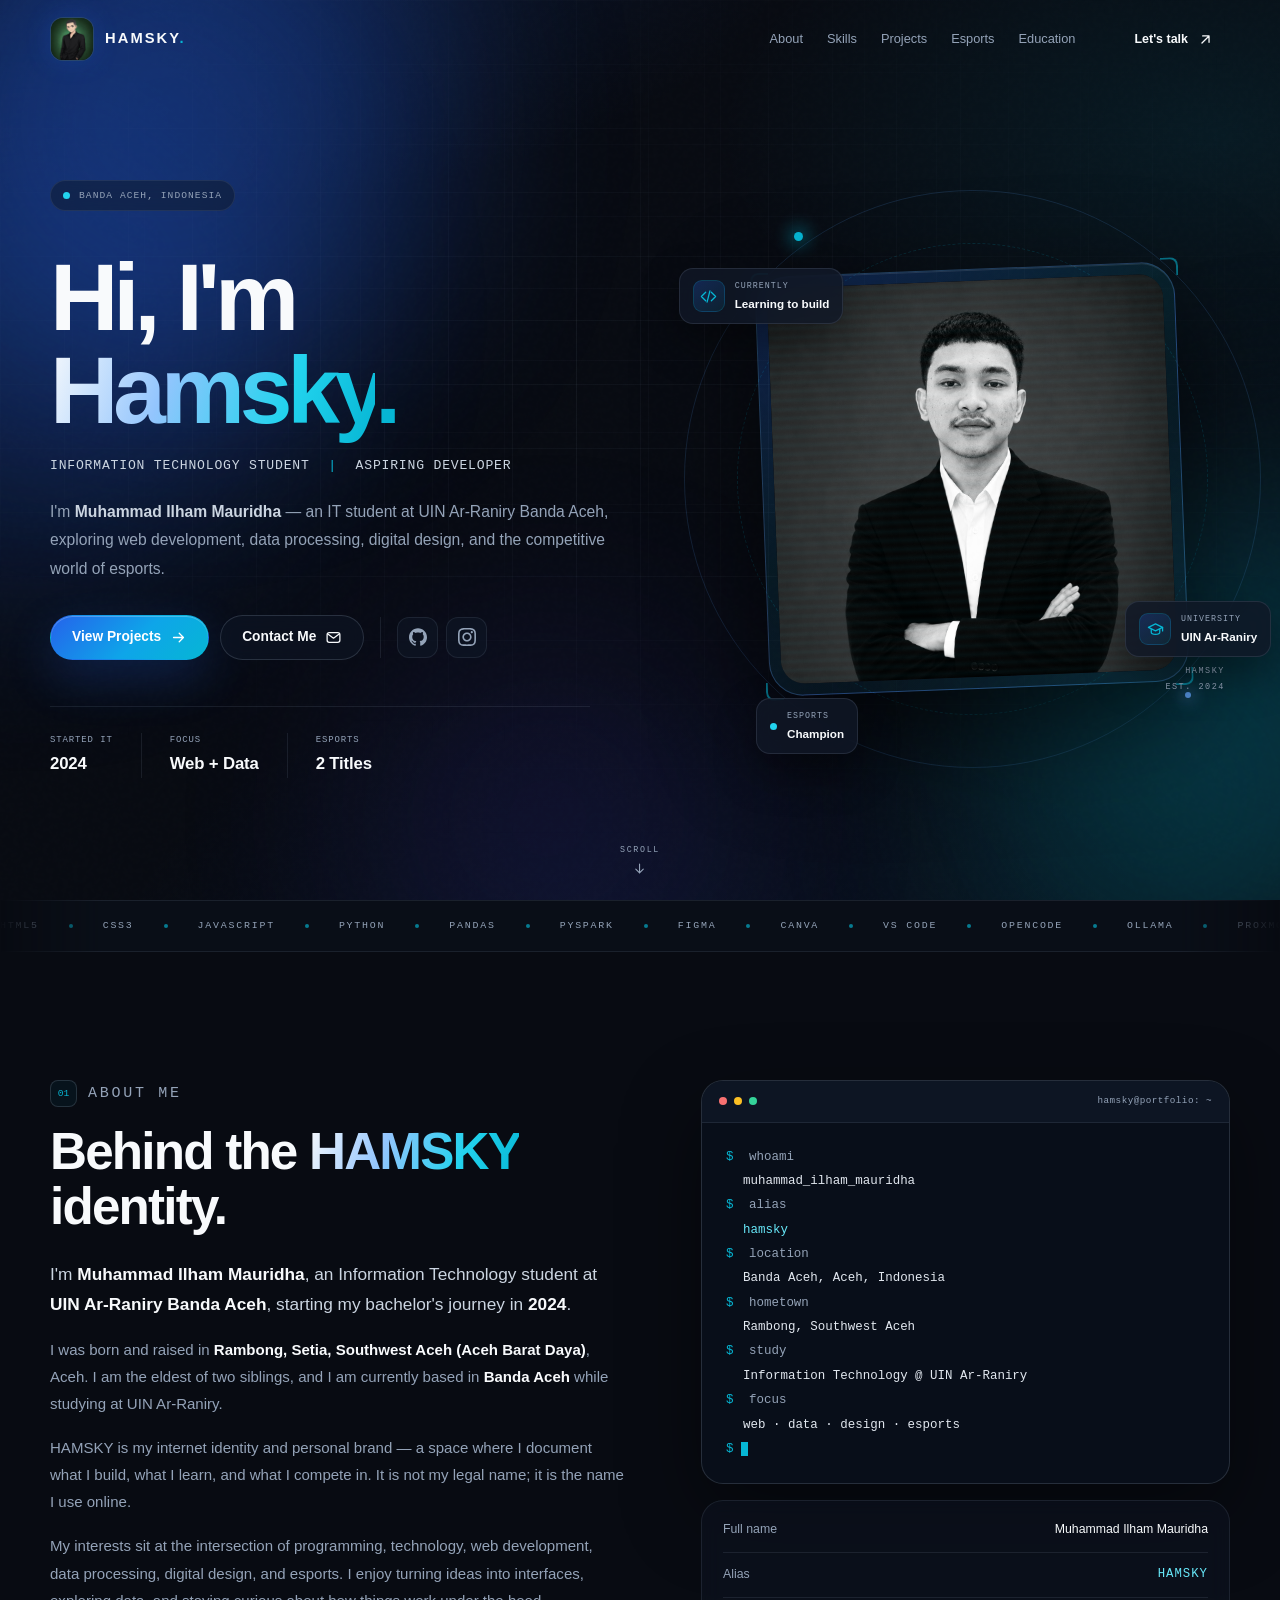
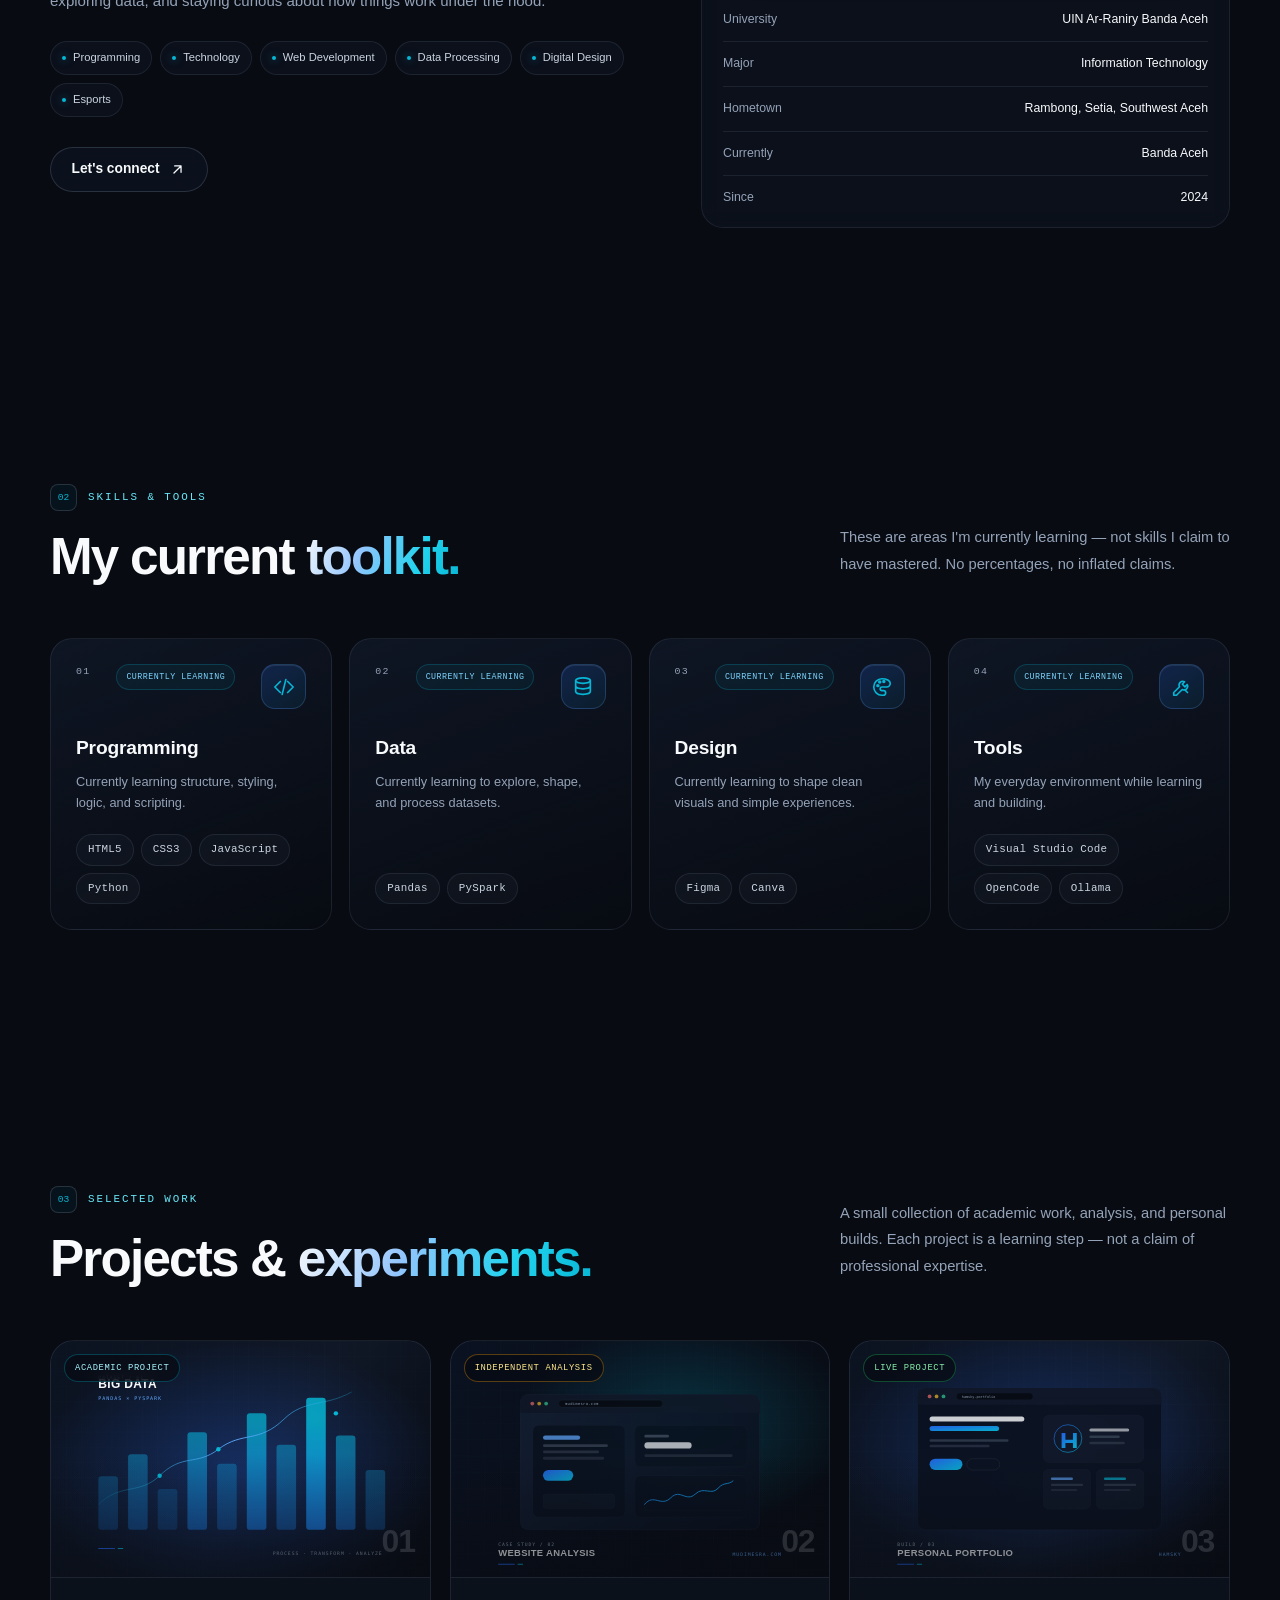
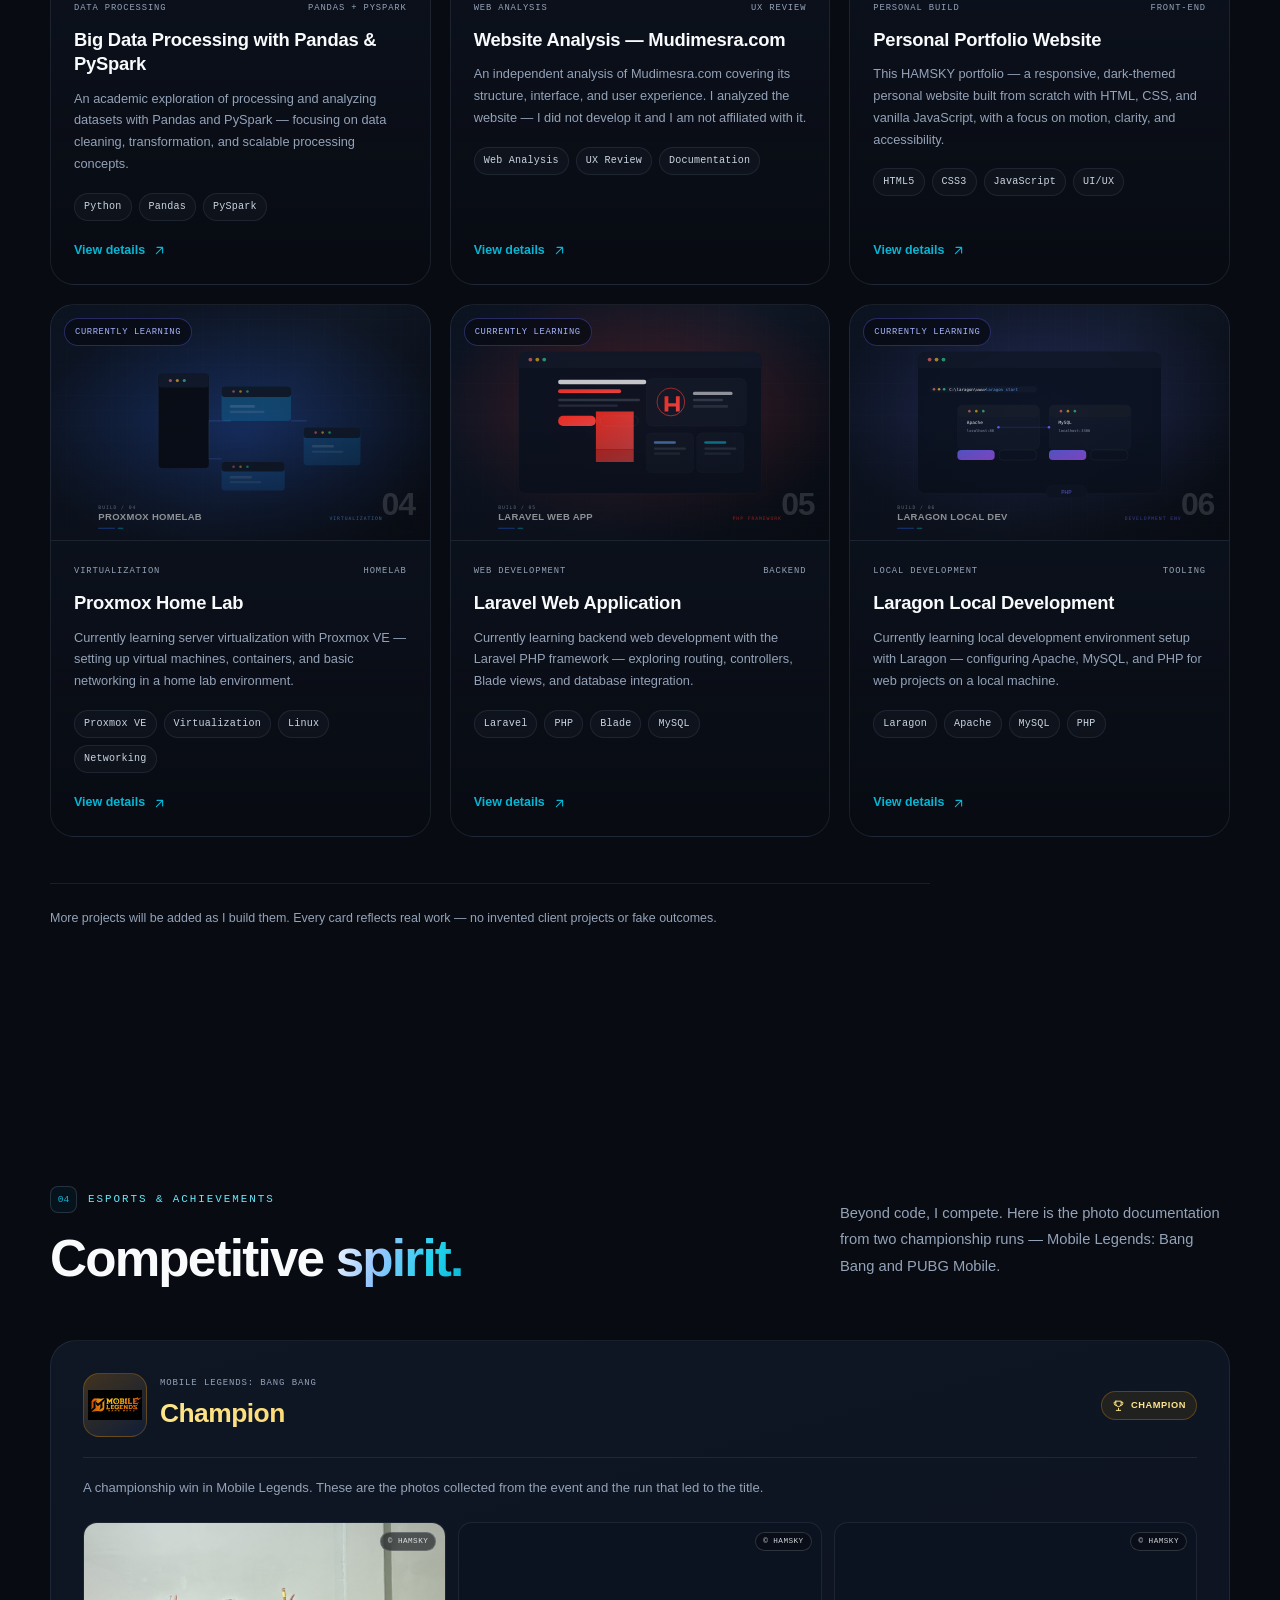
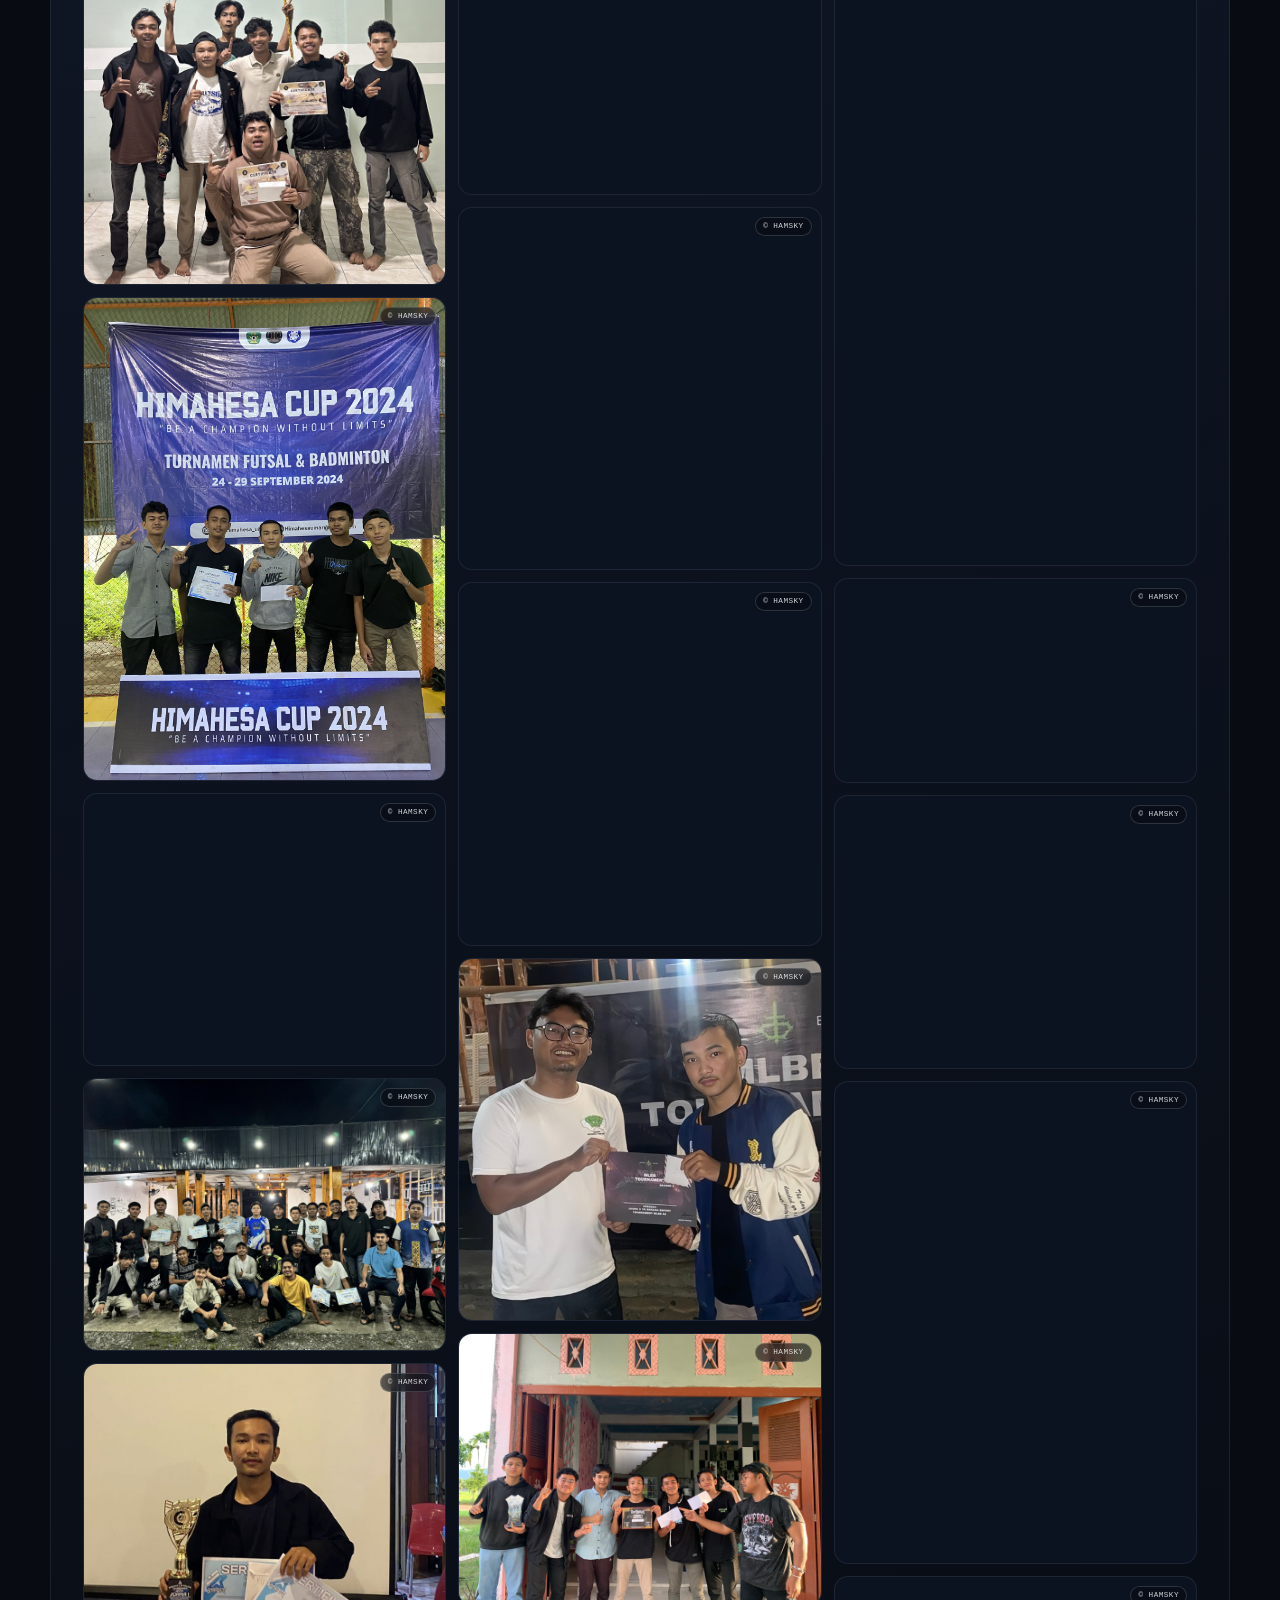
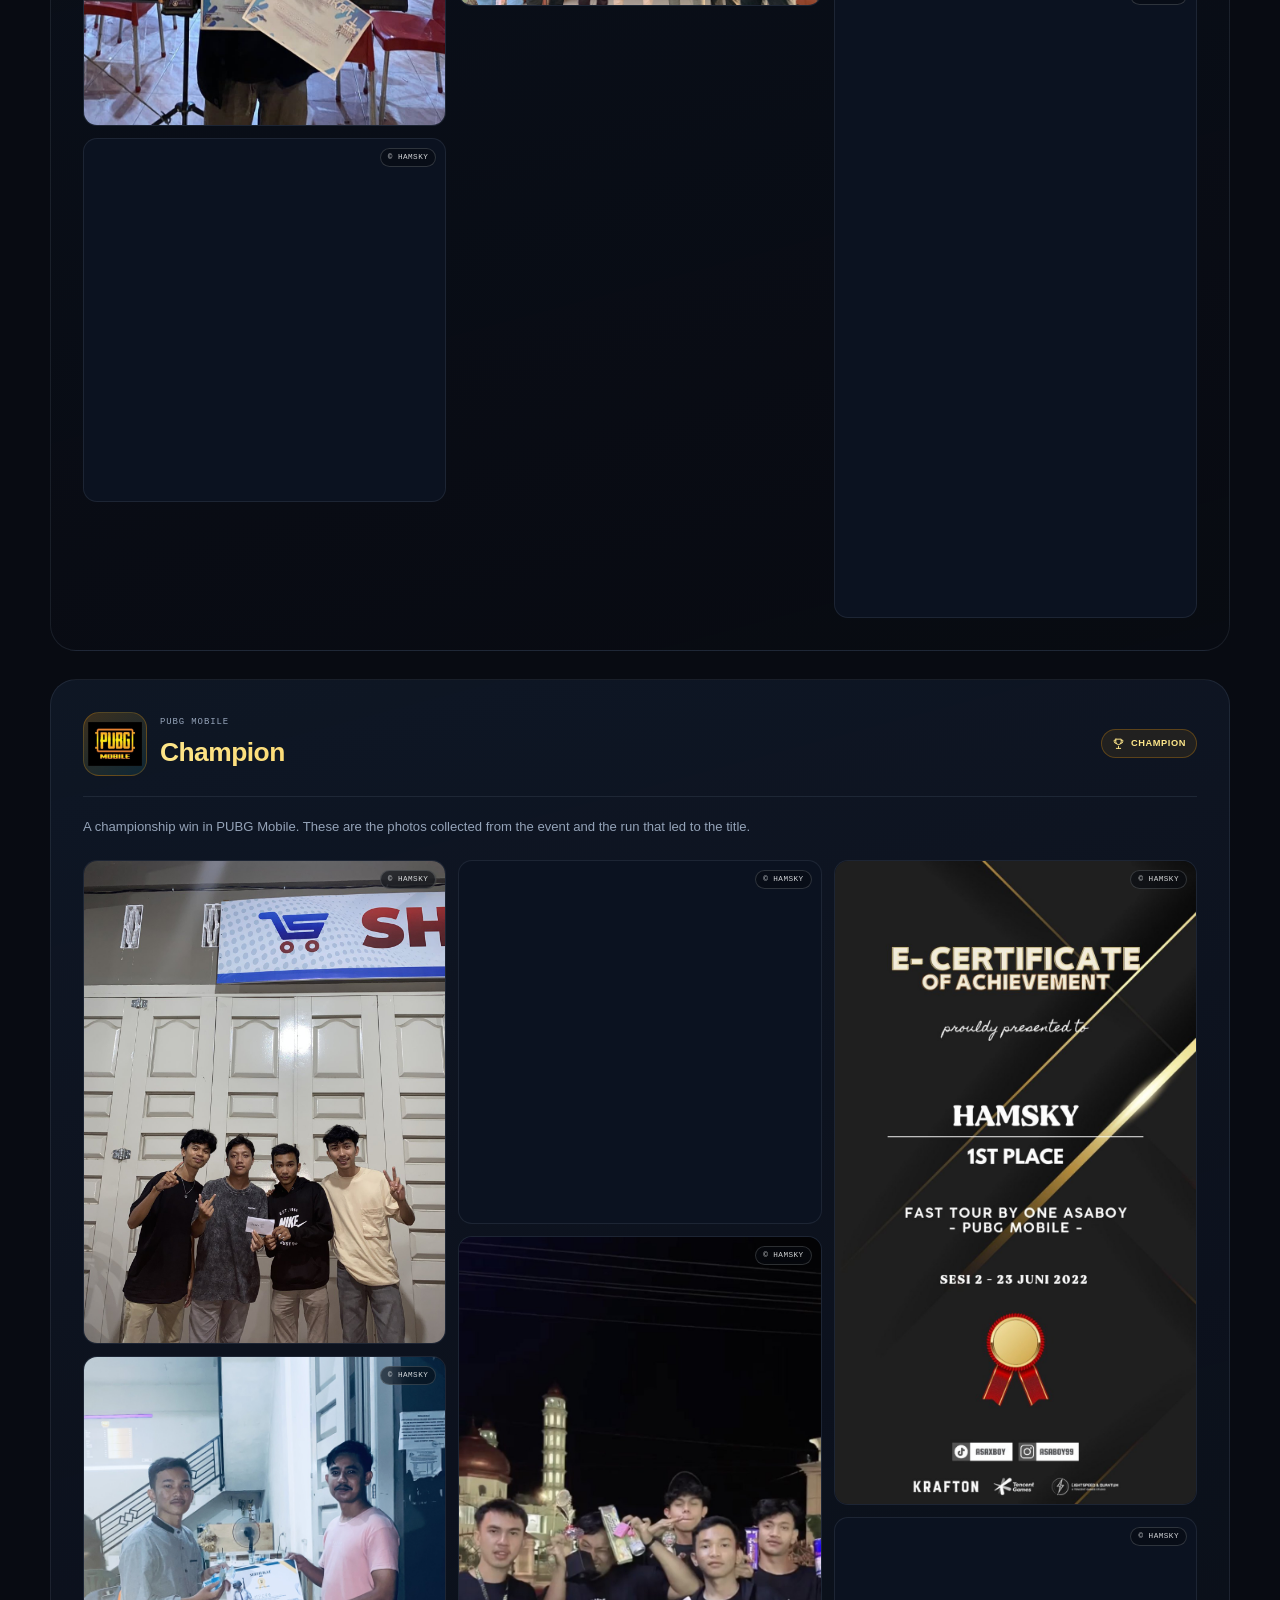
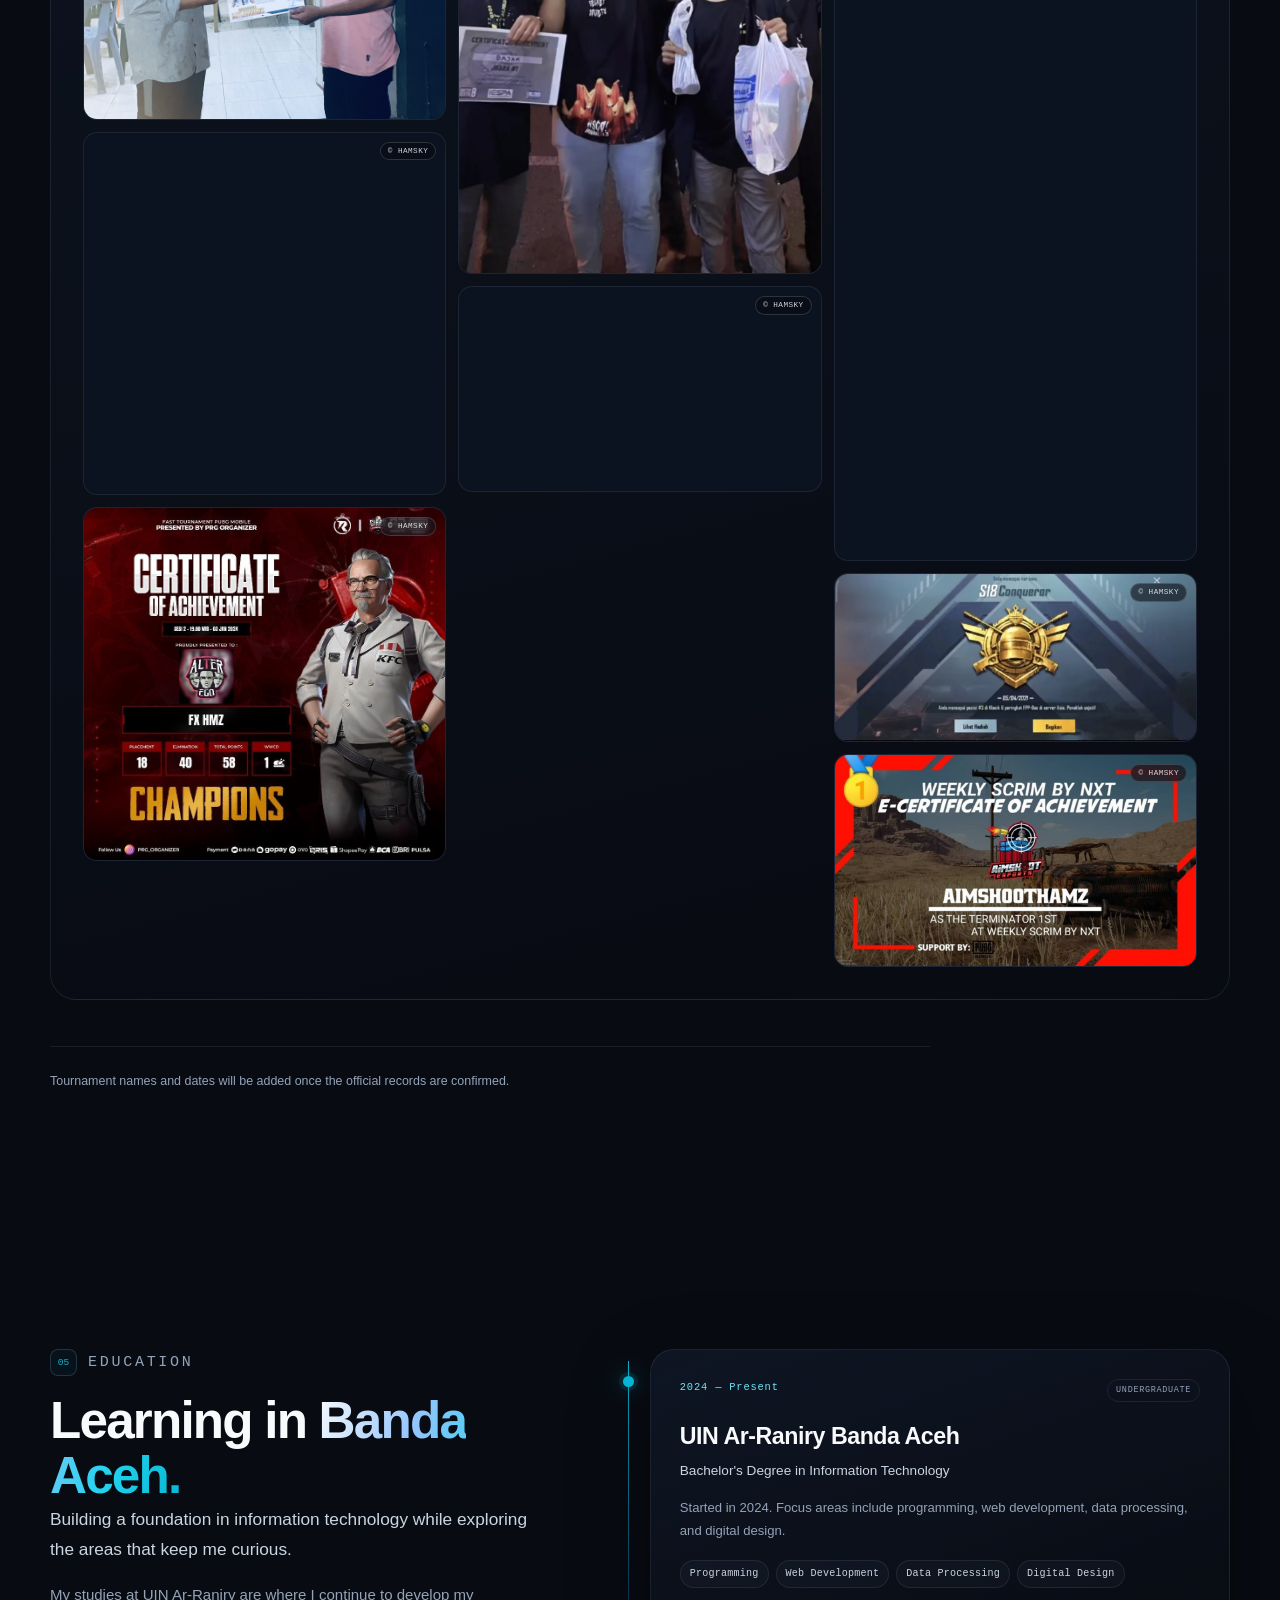
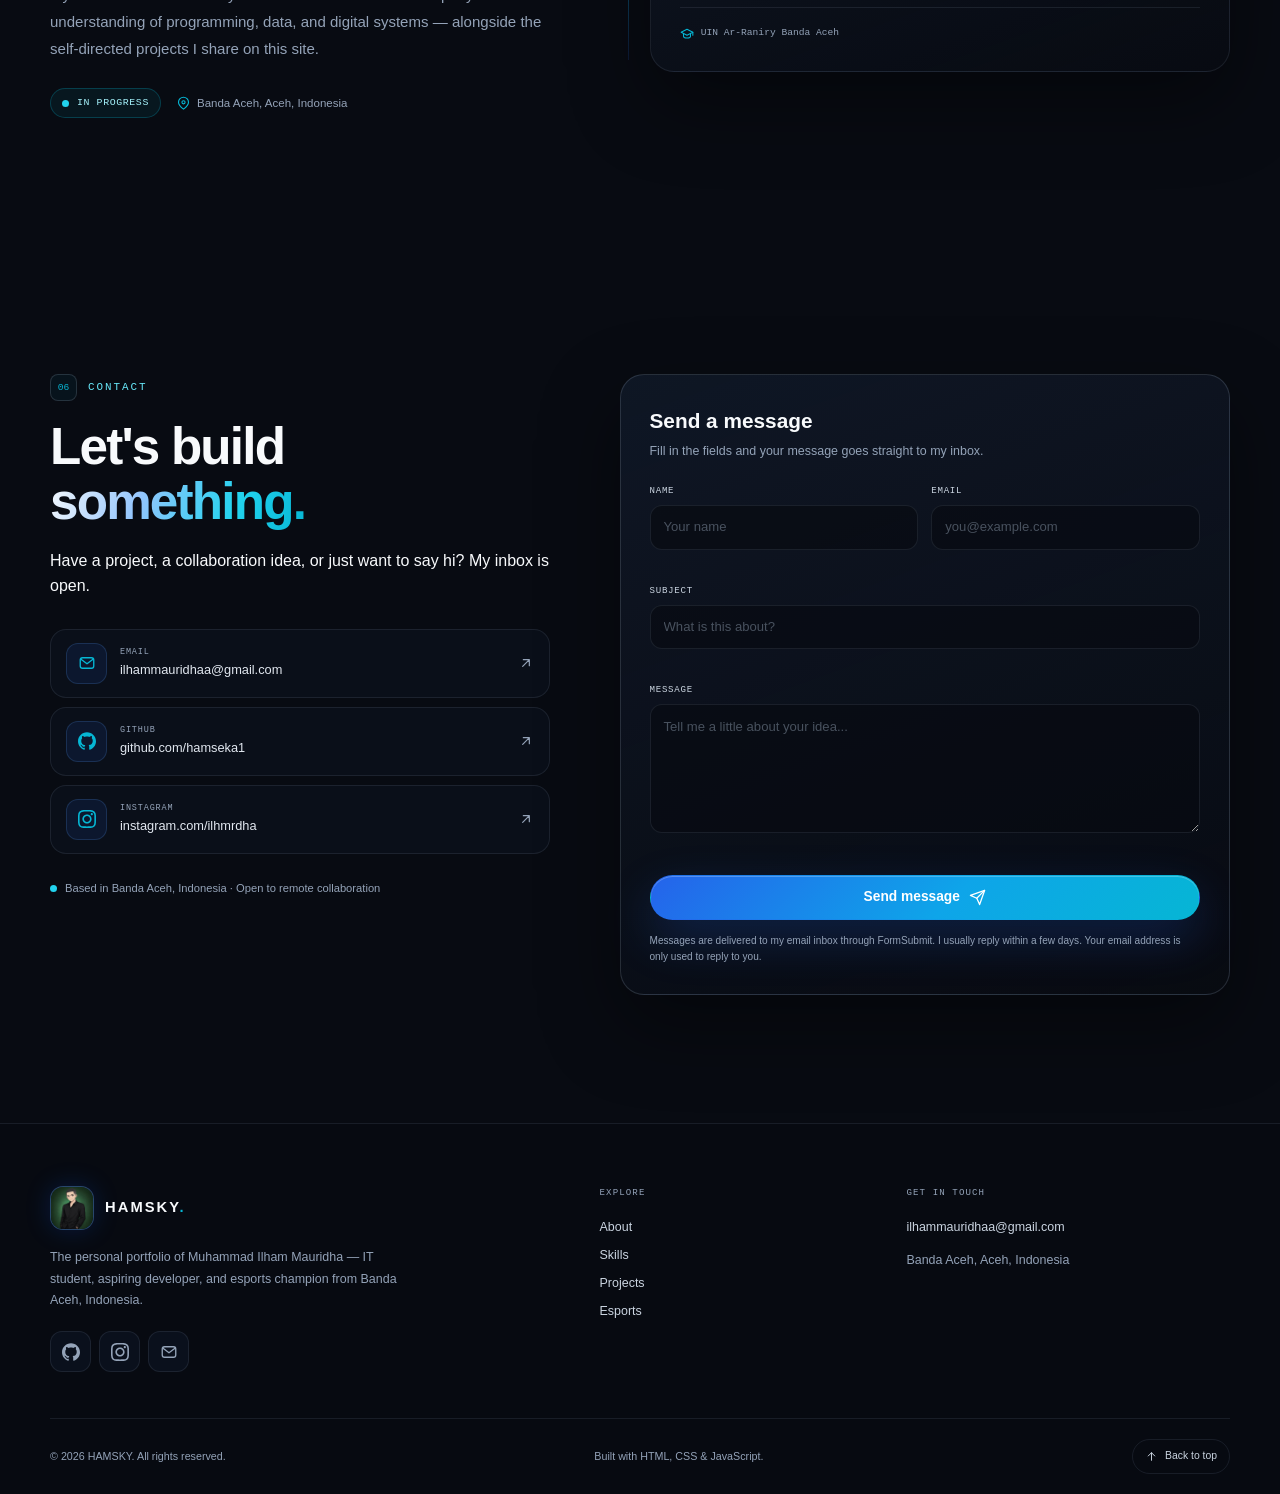
==== commit 71a4bb48: "Perbesar logo Mobile Legends dan PUBG Mobile di galeri achievement" ====
--- a/index.html
+++ b/index.html
@@ -786,7 +786,7 @@
           <article class="achievement-card spotlight" data-spotlight data-reveal aria-labelledby="ml-title">
             <div class="achievement-banner">
               <div class="game-mark" aria-hidden="true">
-                <img src="assets/images/logoml.jpg" alt="Mobile Legends logo" width="44" height="44" loading="lazy" decoding="async">
+                <img src="assets/images/logoml.jpg" alt="Mobile Legends logo" width="56" height="56" loading="lazy" decoding="async">
               </div>
               <div class="achievement-heading">
                 <p class="game-label">Mobile Legends: Bang Bang</p>
@@ -809,7 +809,7 @@
           <article class="achievement-card spotlight" data-spotlight data-reveal style="--reveal-delay: 120ms" aria-labelledby="pubg-title">
             <div class="achievement-banner">
               <div class="game-mark game-mark-pubg" aria-hidden="true">
-                <img src="assets/images/logopubg.jpg" alt="PUBG Mobile logo" width="44" height="44" loading="lazy" decoding="async">
+                <img src="assets/images/logopubg.jpg" alt="PUBG Mobile logo" width="56" height="56" loading="lazy" decoding="async">
               </div>
               <div class="achievement-heading">
                 <p class="game-label">PUBG Mobile</p>
--- a/css/sections-extra.css
+++ b/css/sections-extra.css
@@ -31,8 +31,8 @@
 .game-mark {
   display: grid;
   place-items: center;
-  width: 51px;
-  height: 51px;
+  width: 64px;
+  height: 64px;
   border: 1px solid rgba(245, 158, 11, 0.26);
   border-radius: 16px;
   background: linear-gradient(145deg, rgba(245, 158, 11, 0.22), rgba(37, 99, 235, 0.1));
@@ -44,9 +44,10 @@
 .game-mark img {
   width: 100%;
   height: 100%;
-  object-fit: cover;
+  object-fit: contain;
   object-position: center;
   display: block;
+  padding: 4px;
 }
 
 .game-mark .icon {
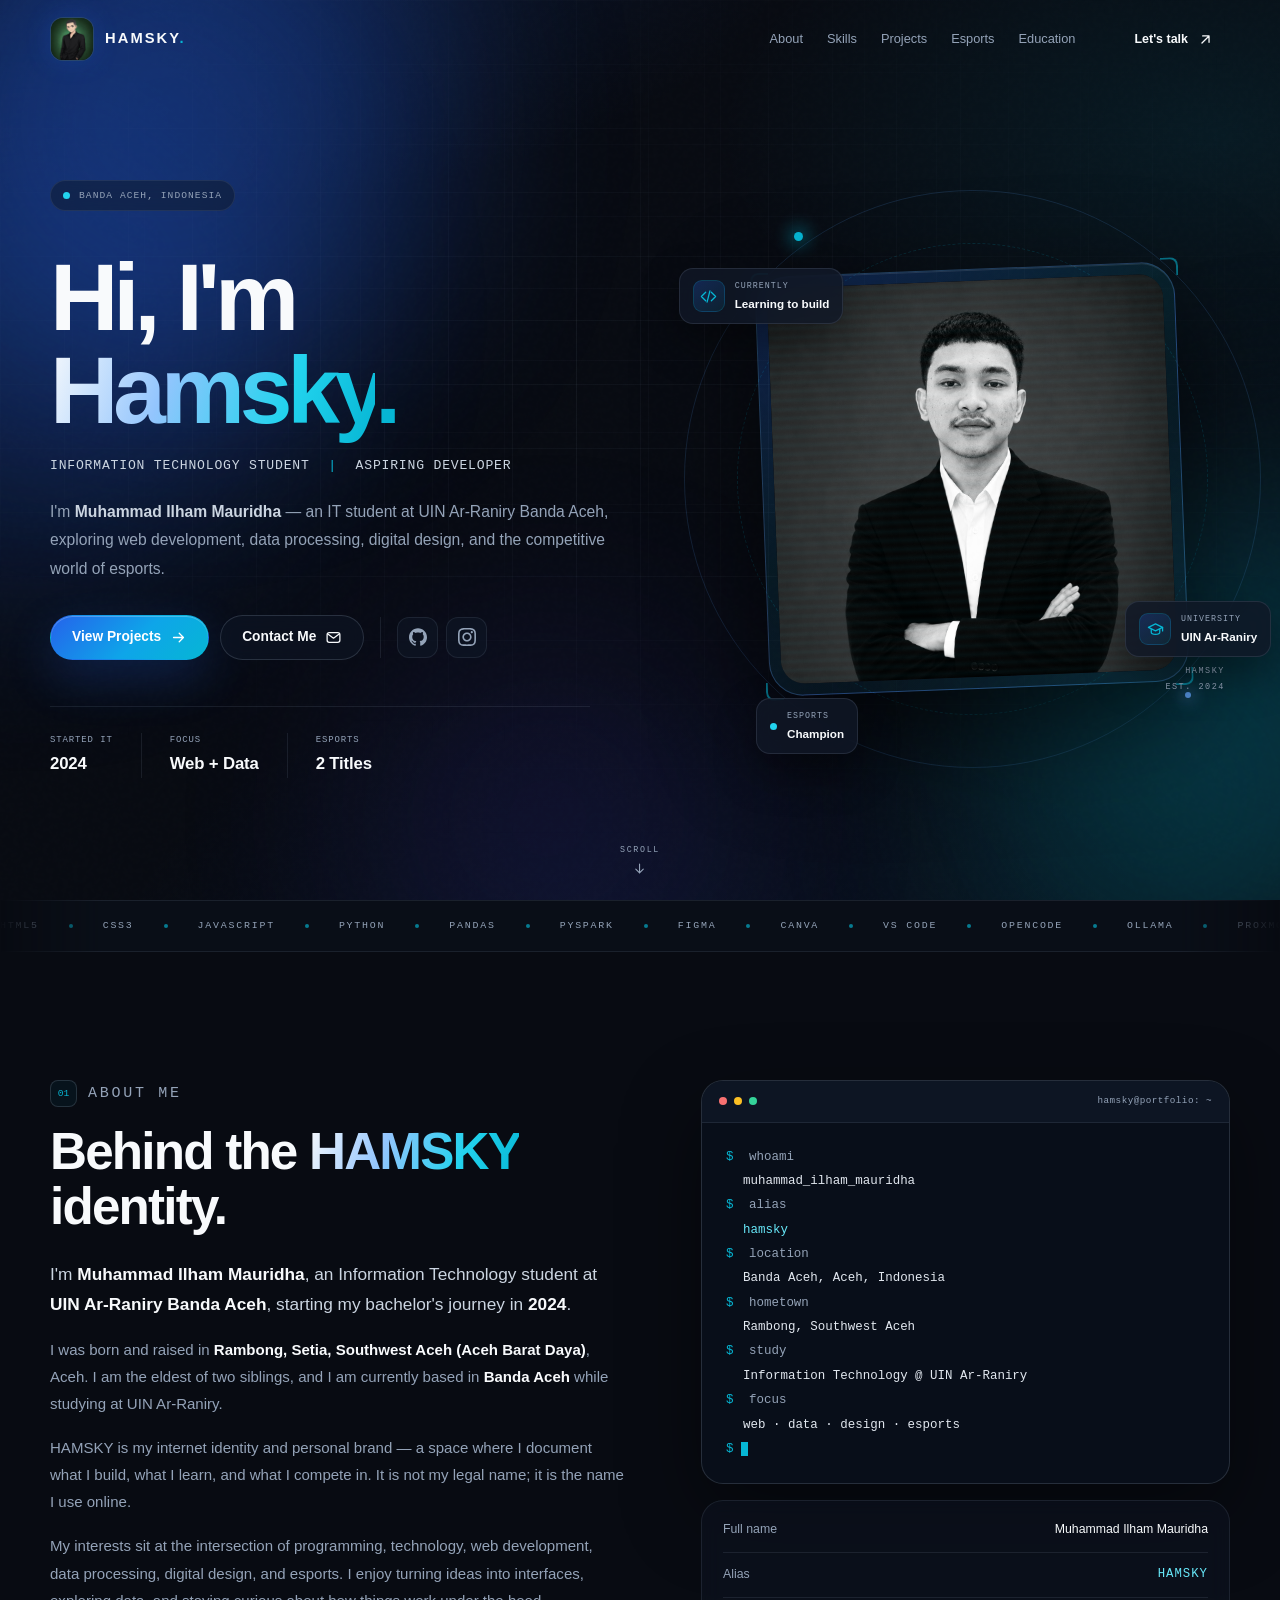
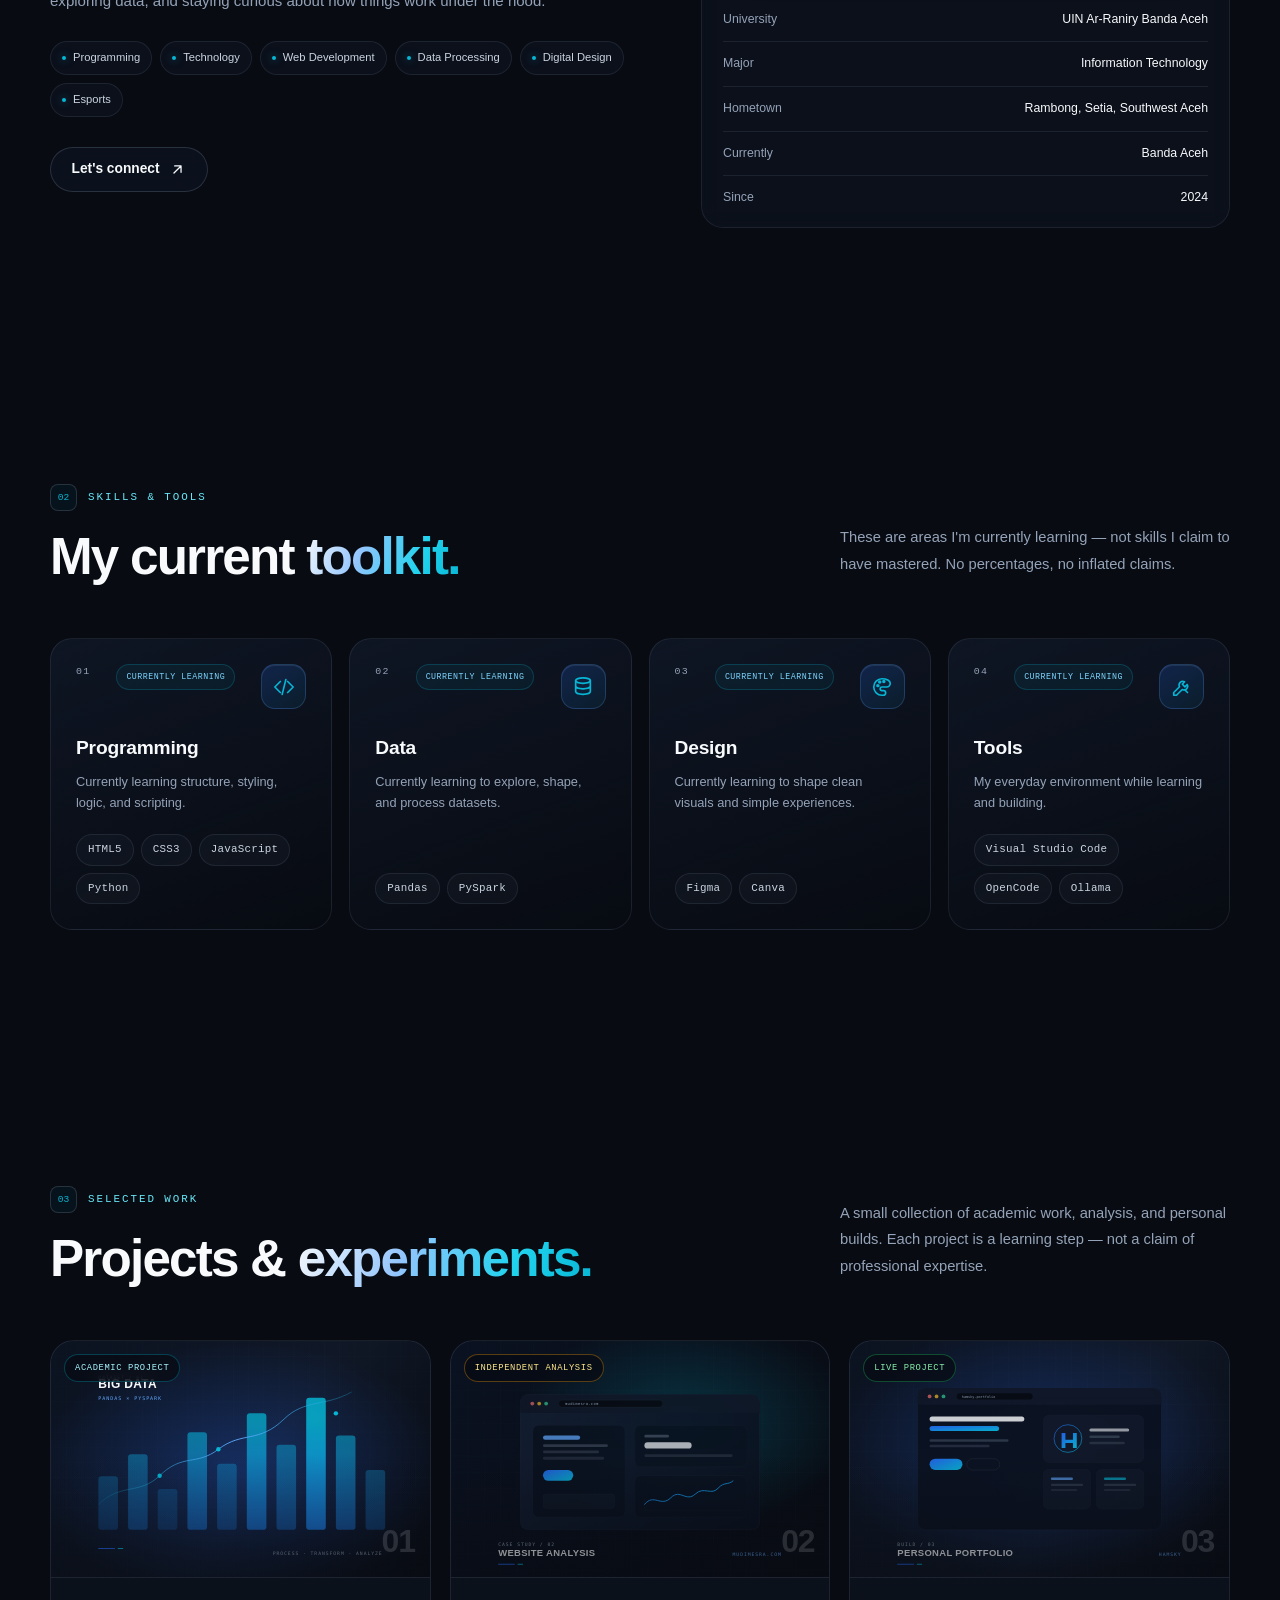
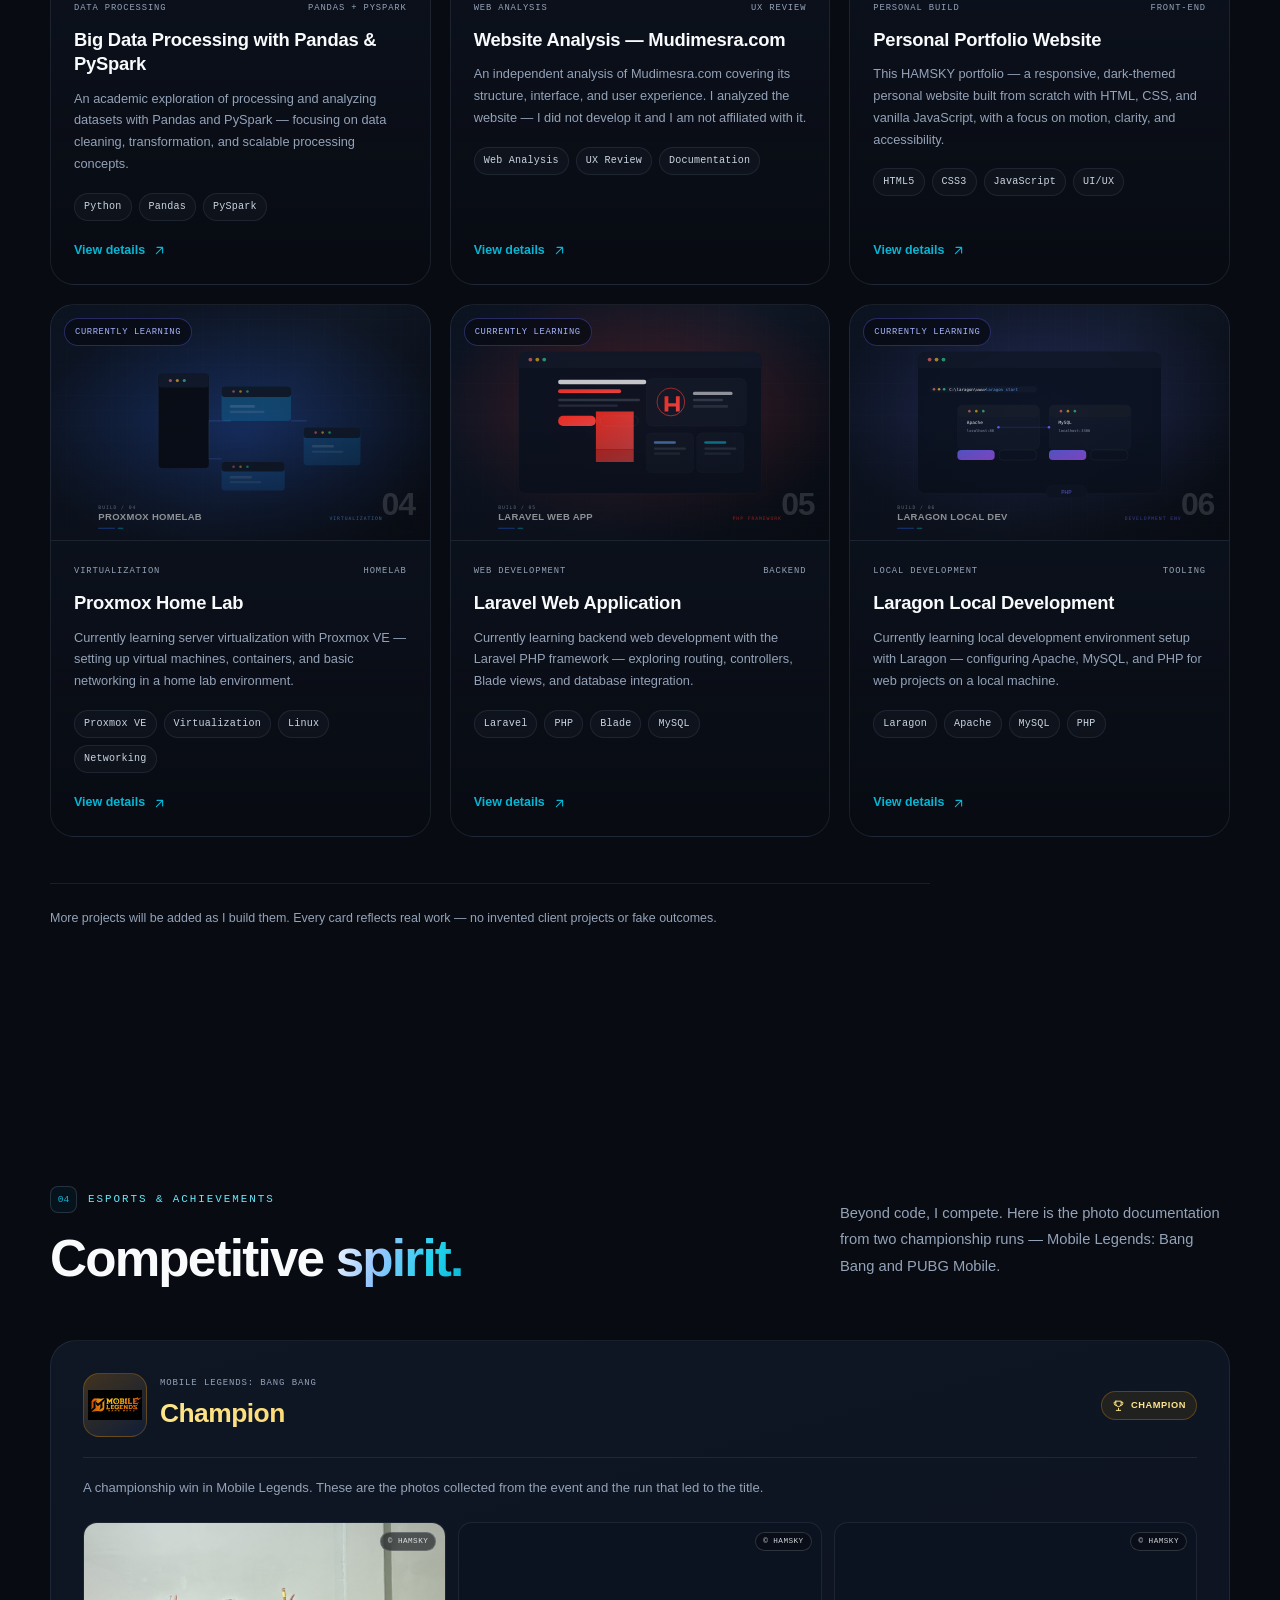
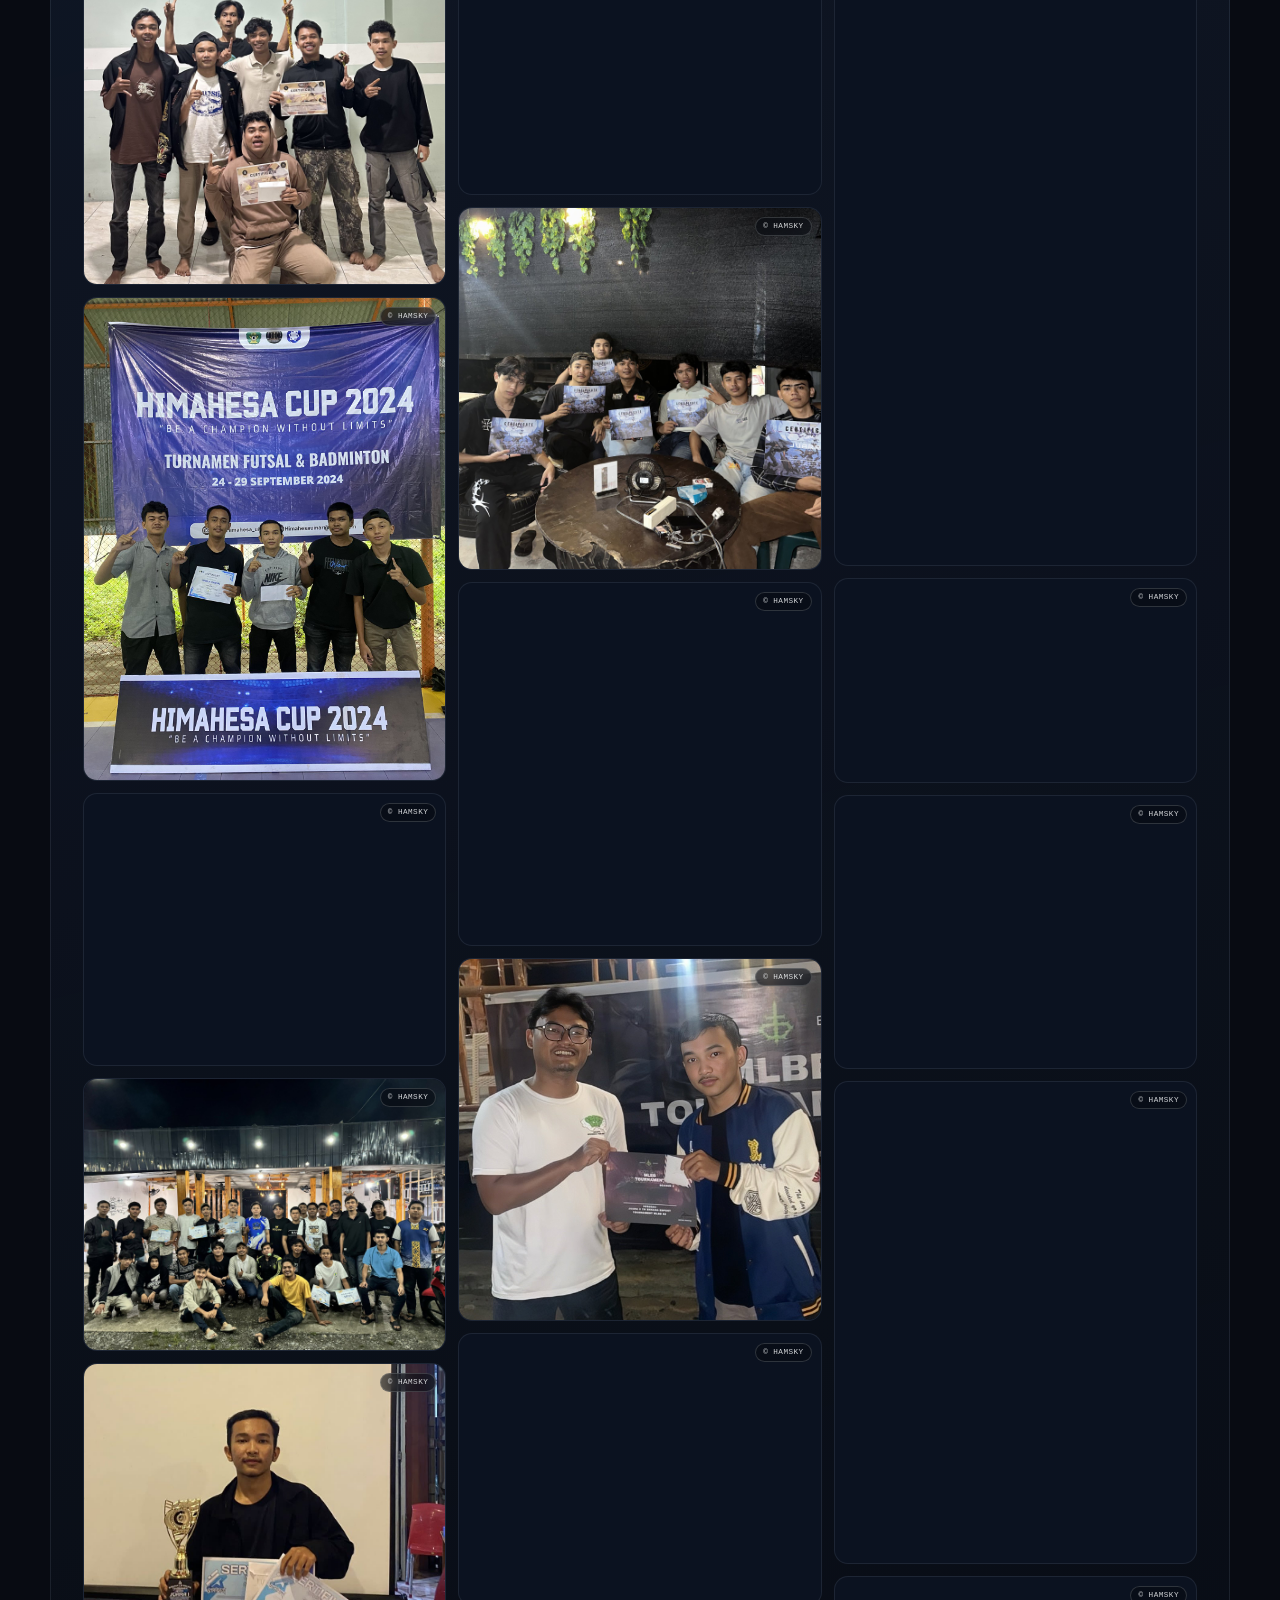
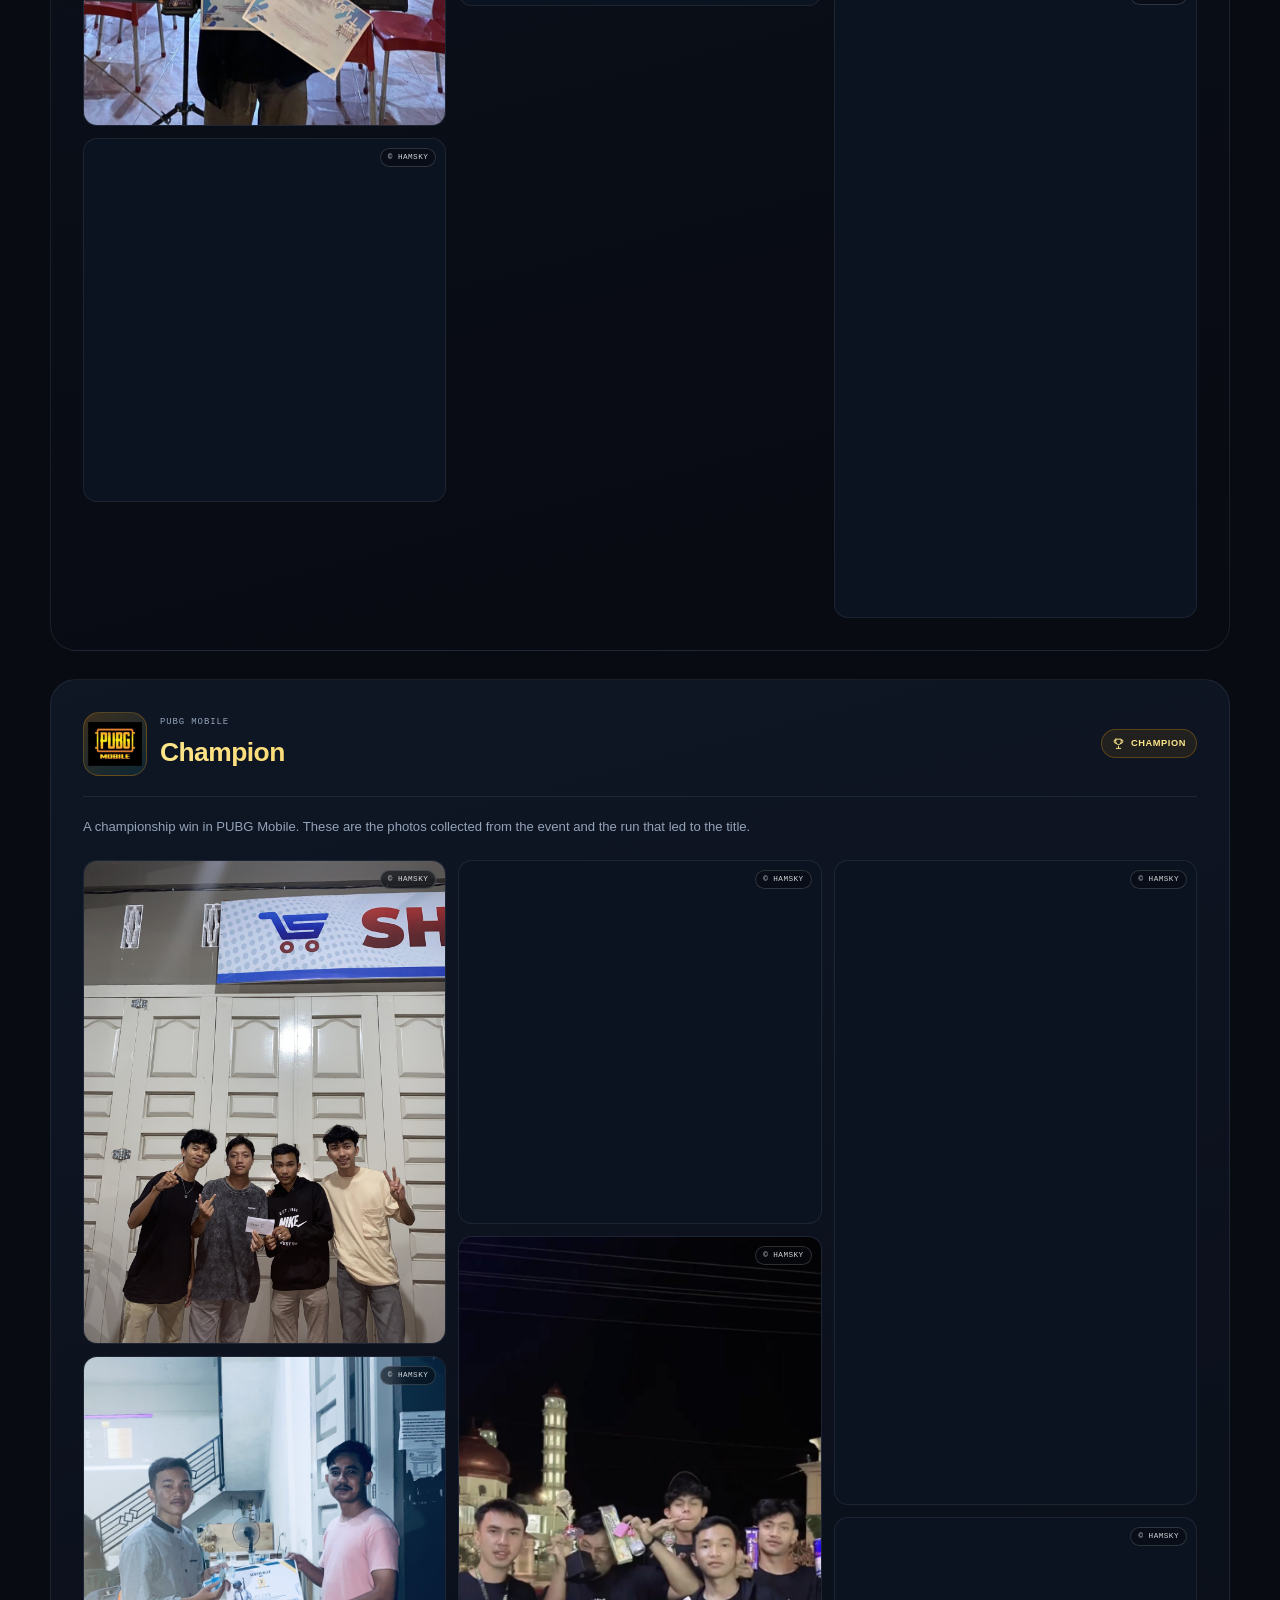
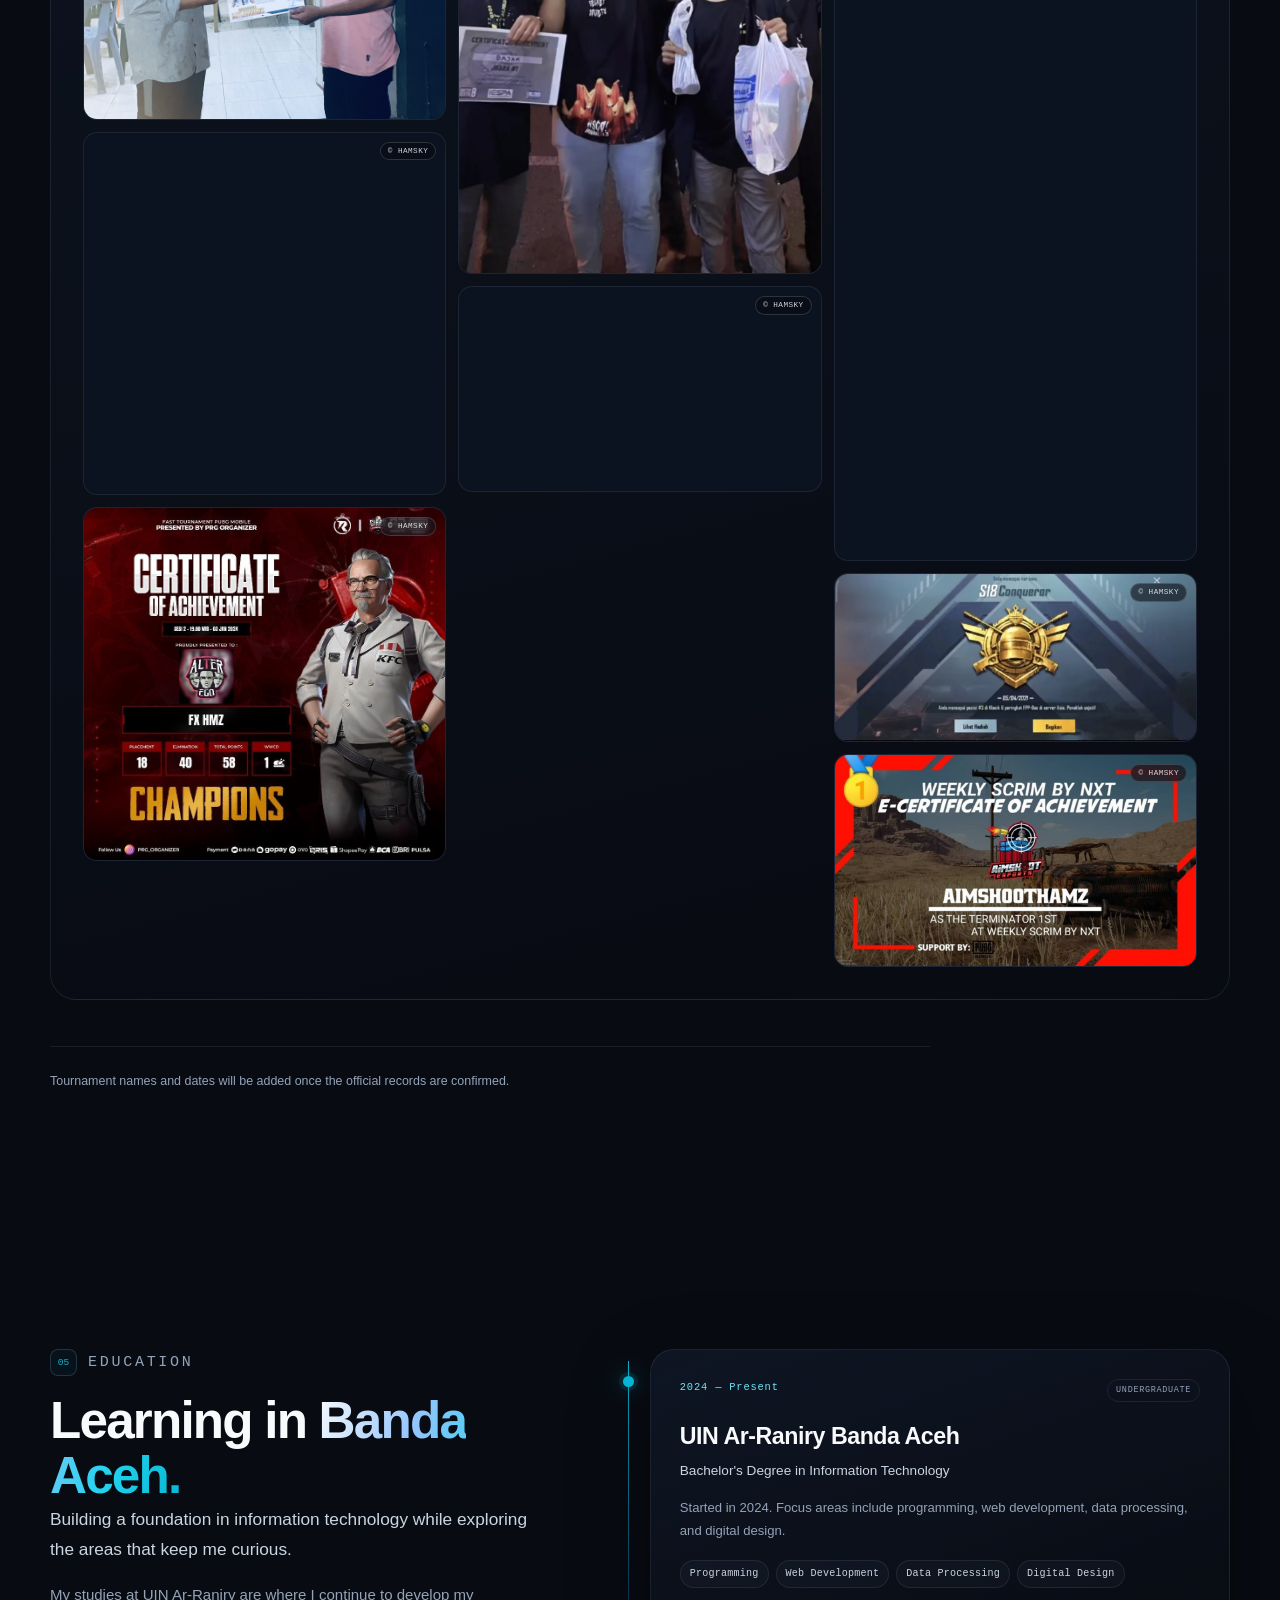
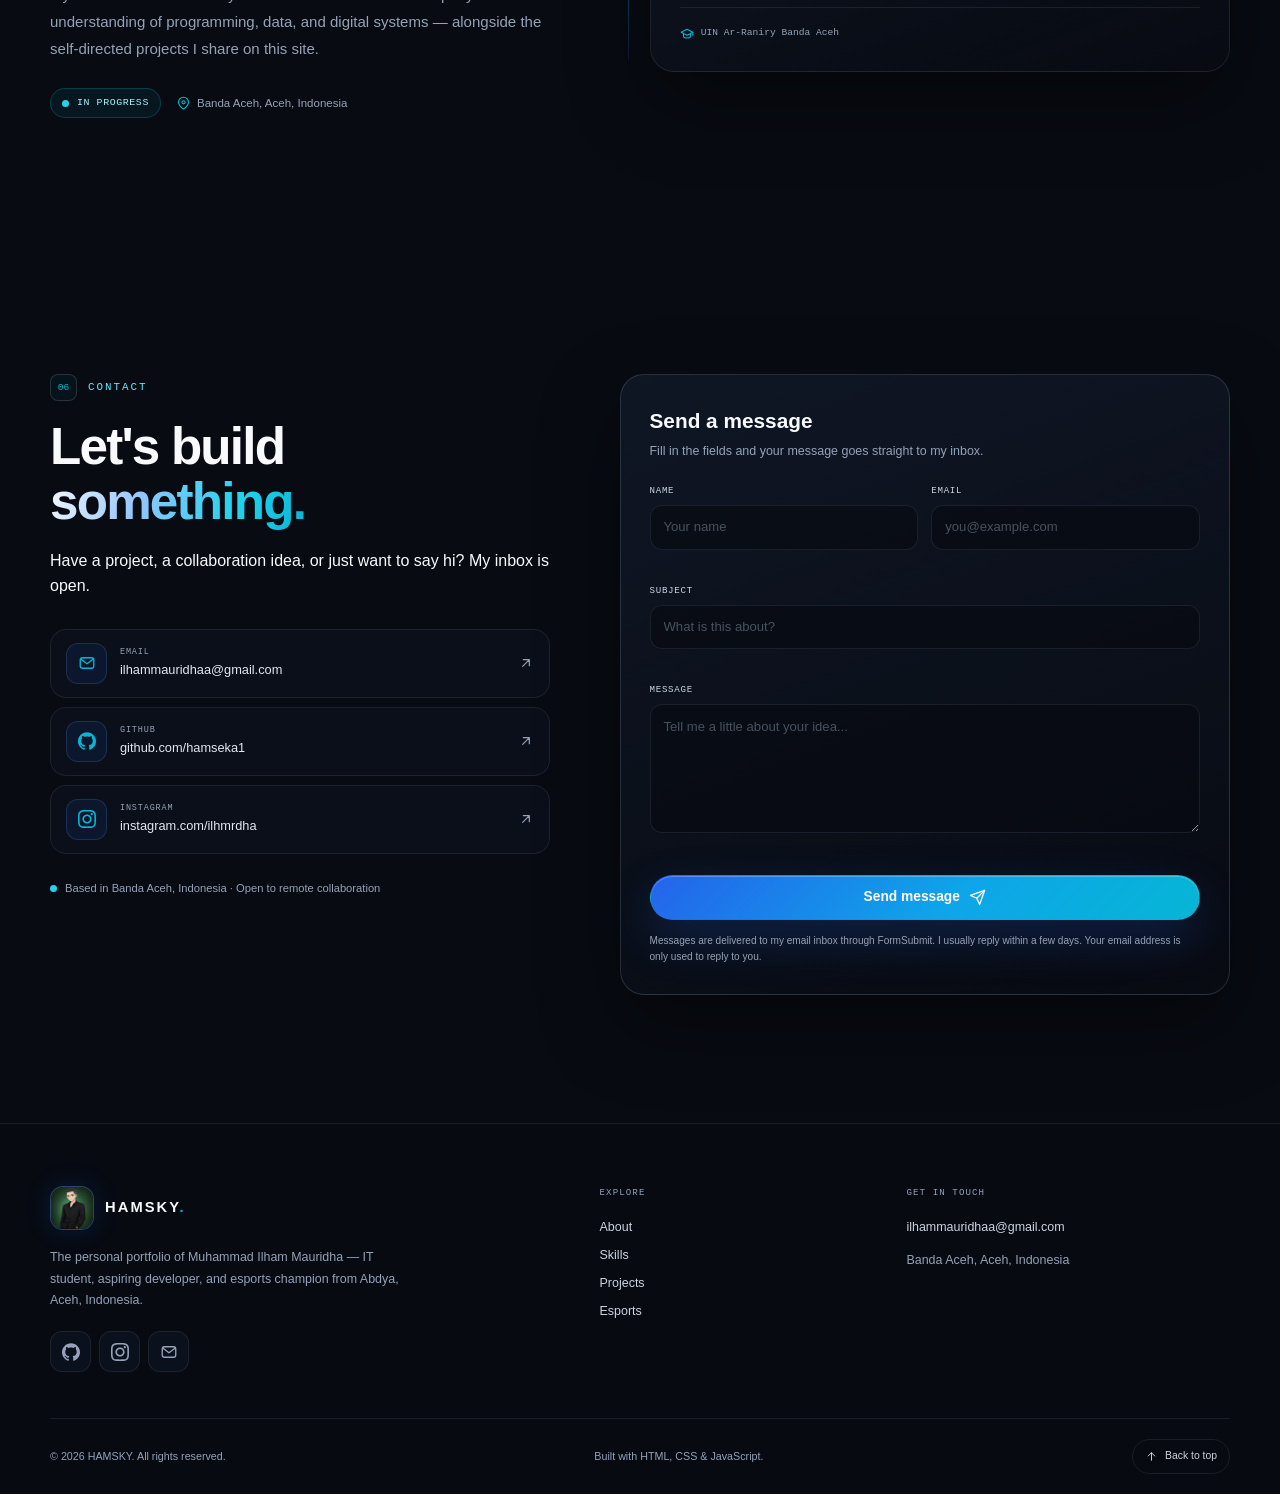
==== commit 91c1416e: "Ubah teks footer brand menjadi Abdya, Aceh, Indonesia" ====
--- a/index.html
+++ b/index.html
@@ -1004,7 +1004,7 @@
         </a>
         <p>
           The personal portfolio of Muhammad Ilham Mauridha — IT student, aspiring developer,
-          and esports champion from Banda Aceh, Indonesia.
+          and esports champion from Abdya, Aceh, Indonesia.
         </p>
         <div class="social-row">
           <a class="icon-btn" href="https://github.com/hamseka1" target="_blank" rel="noopener noreferrer" aria-label="GitHub — hamseka1">
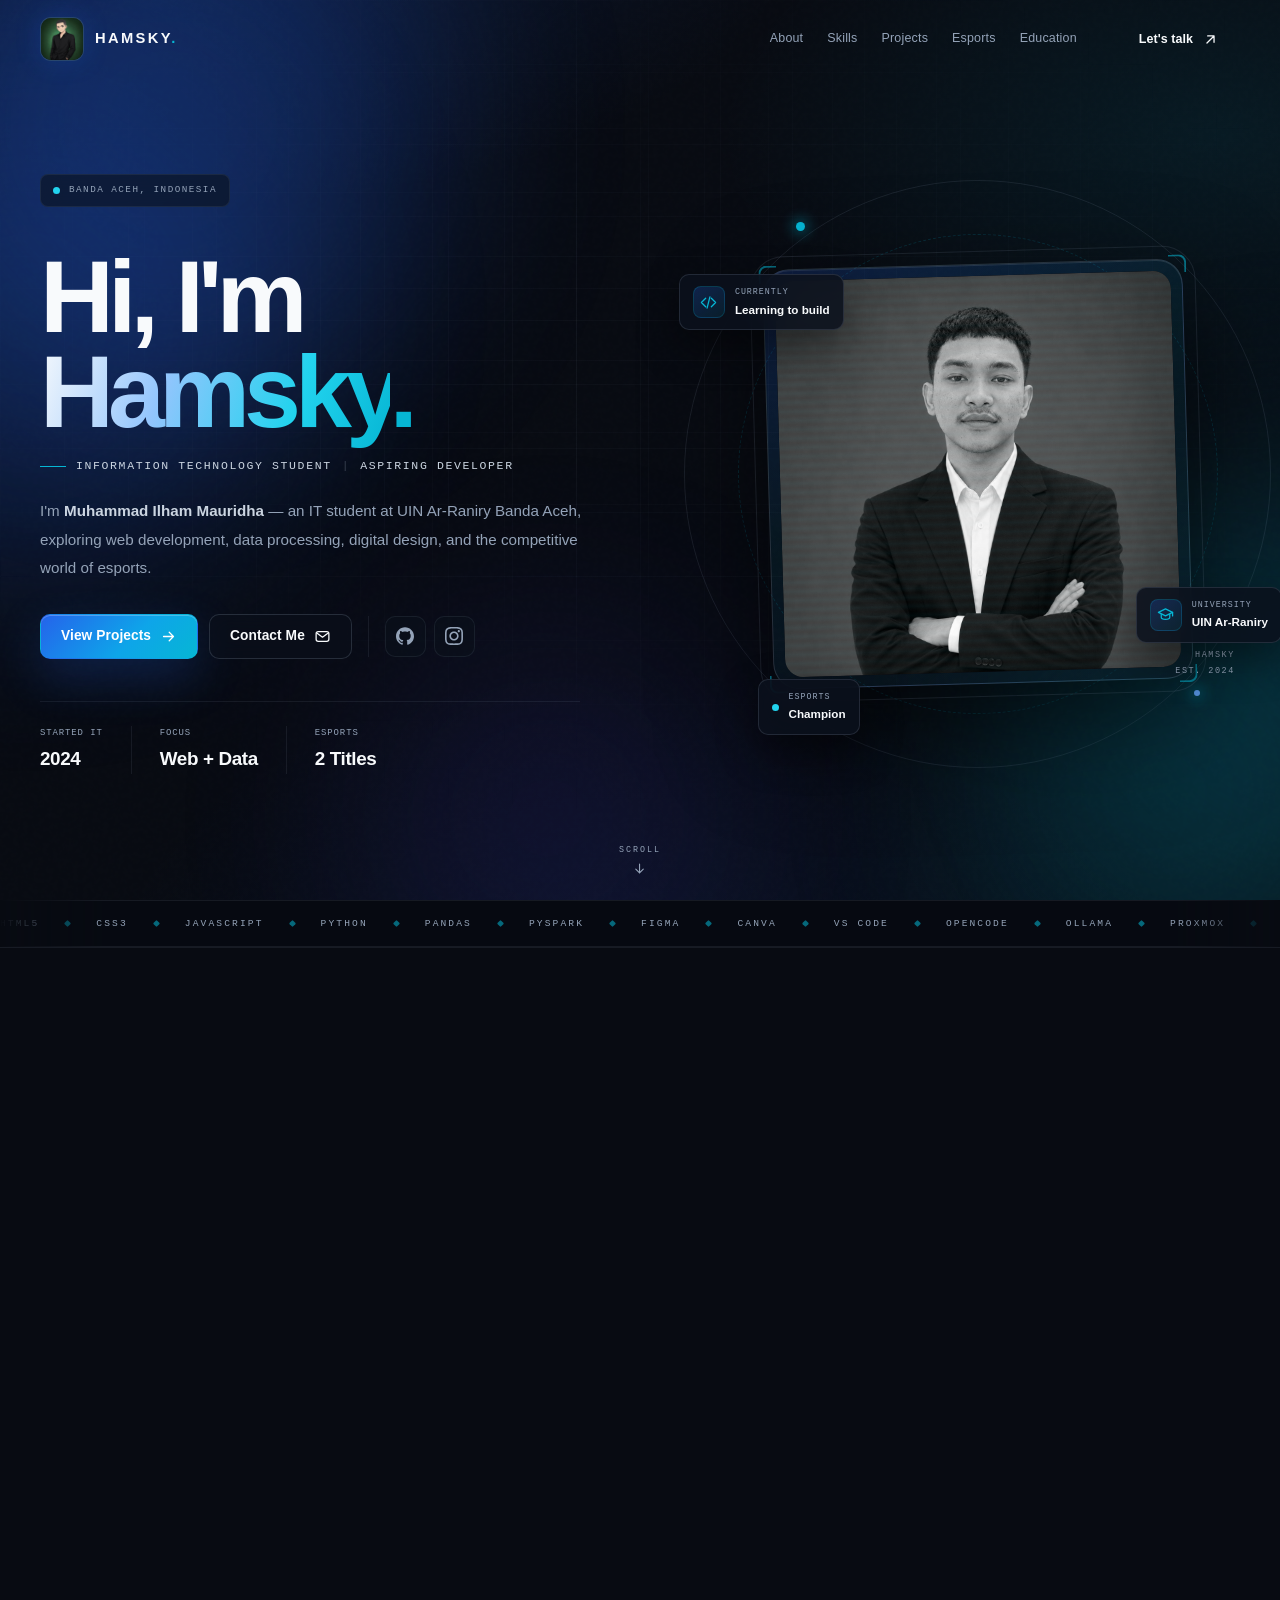
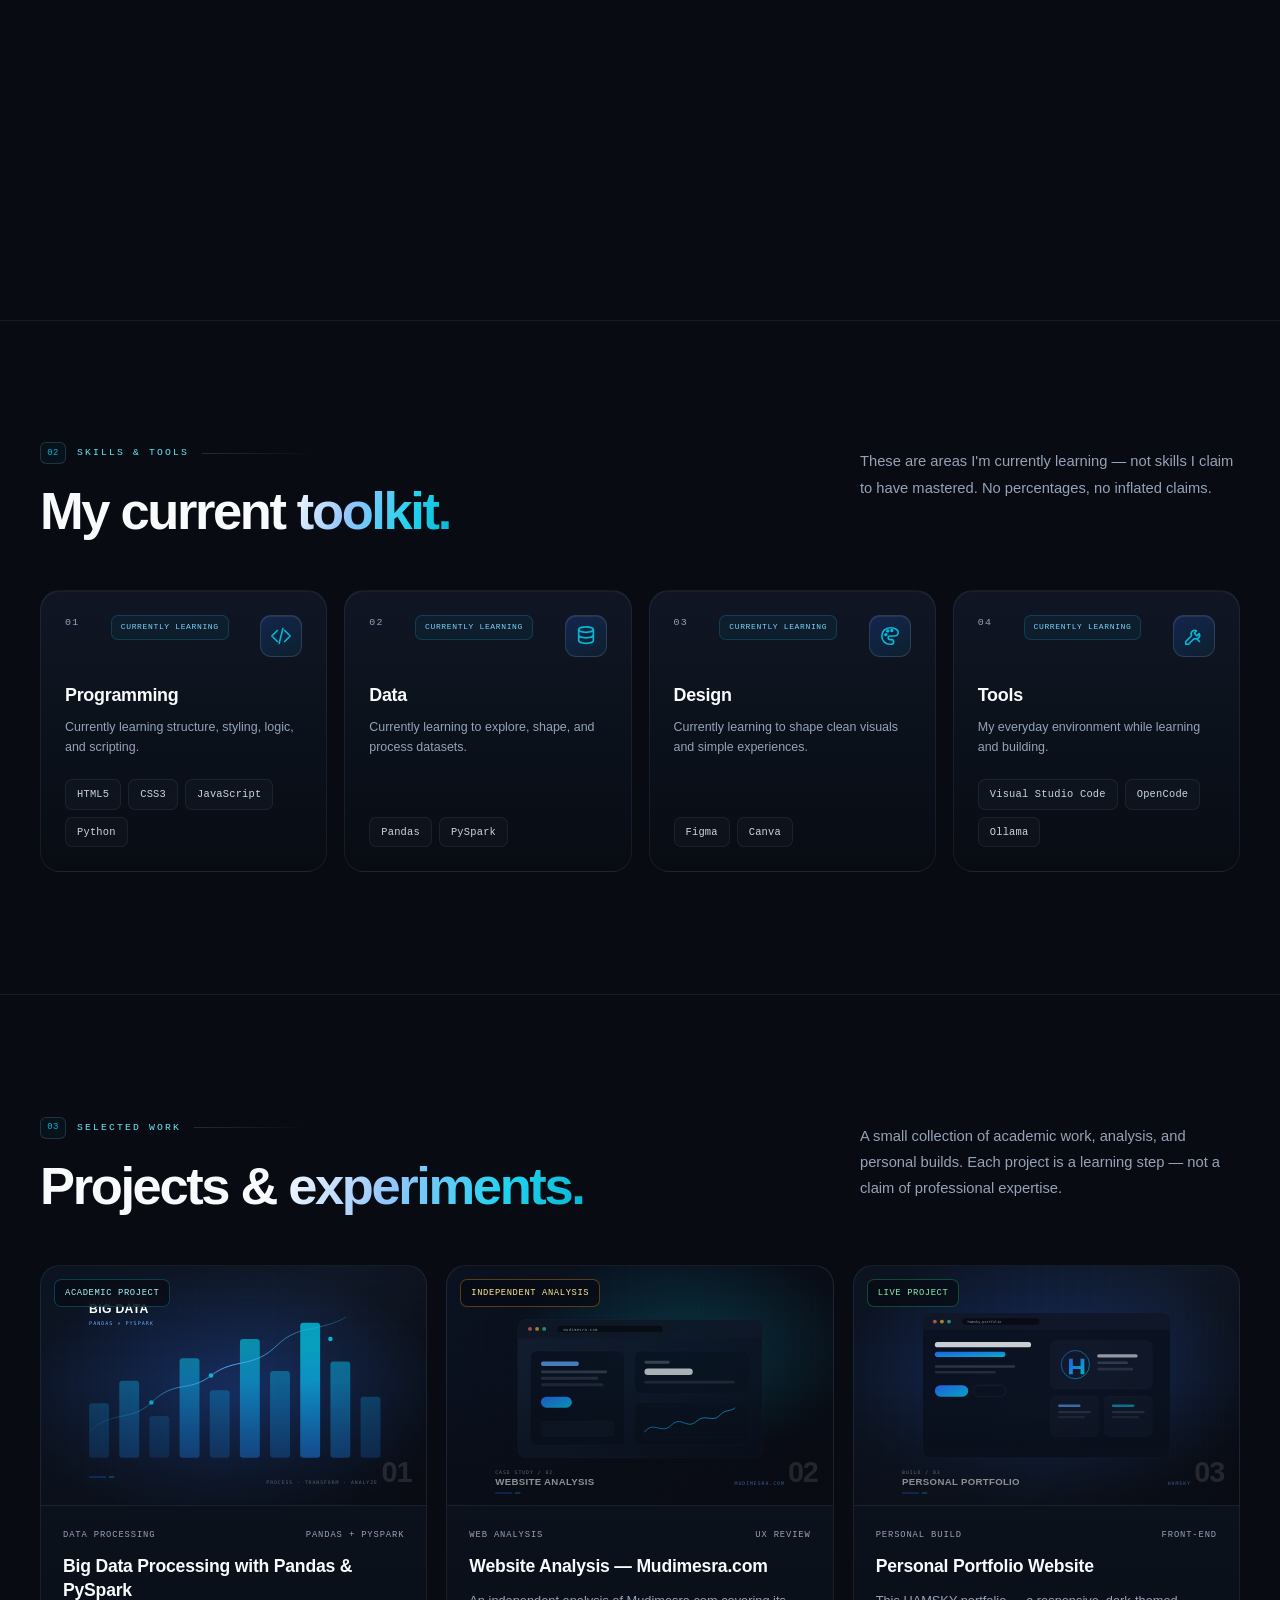
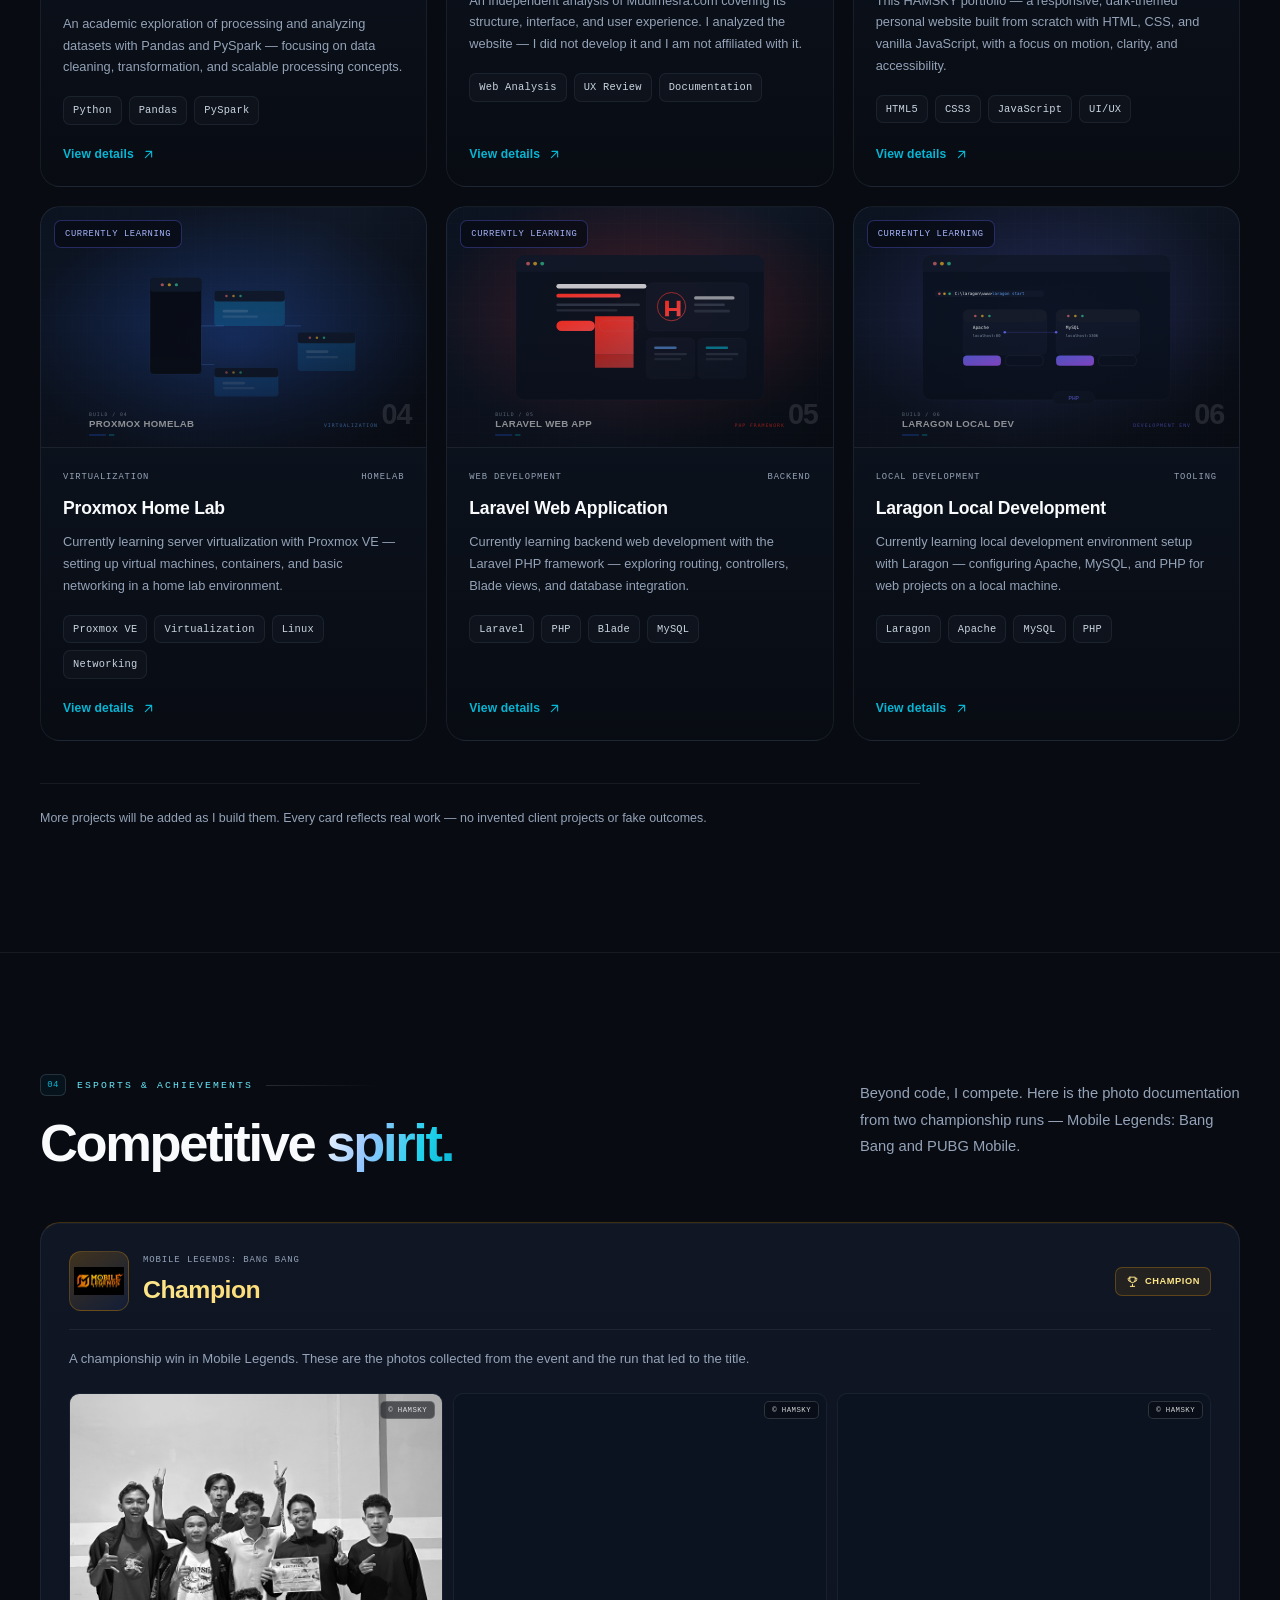
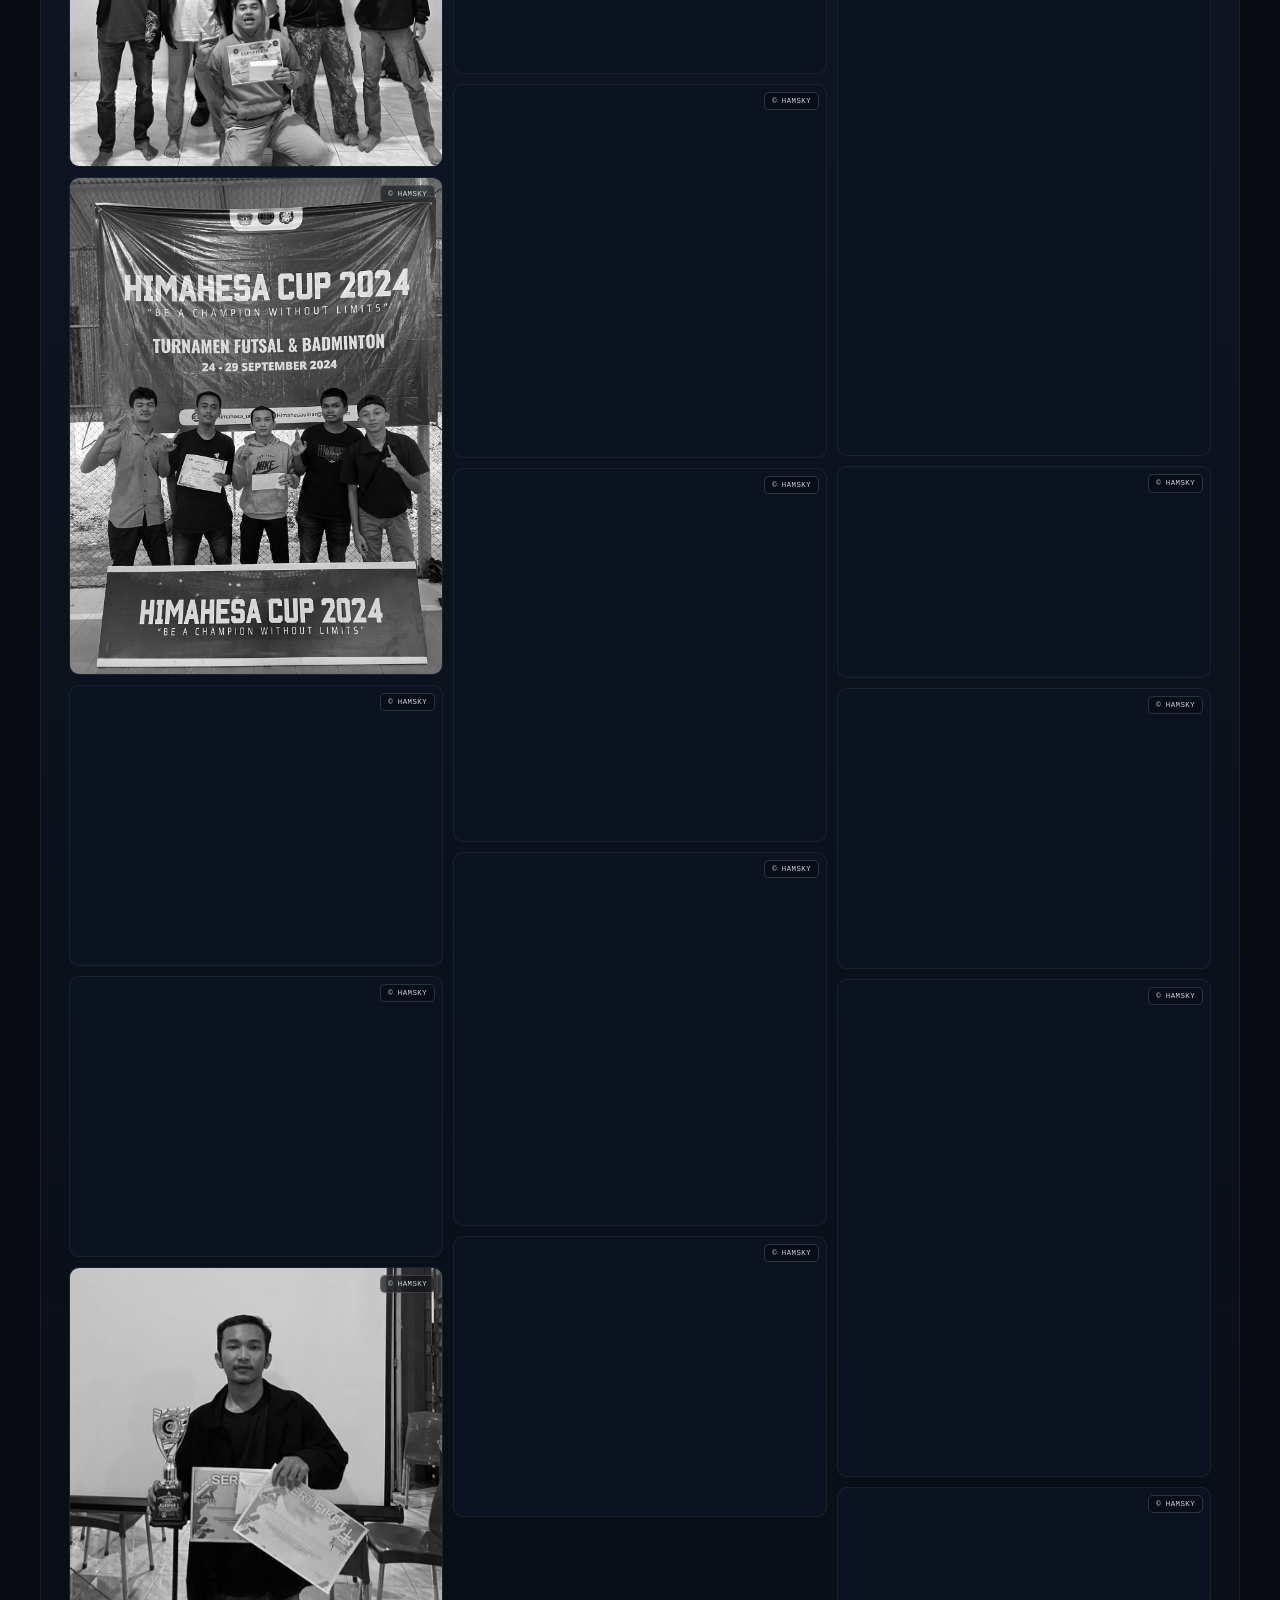
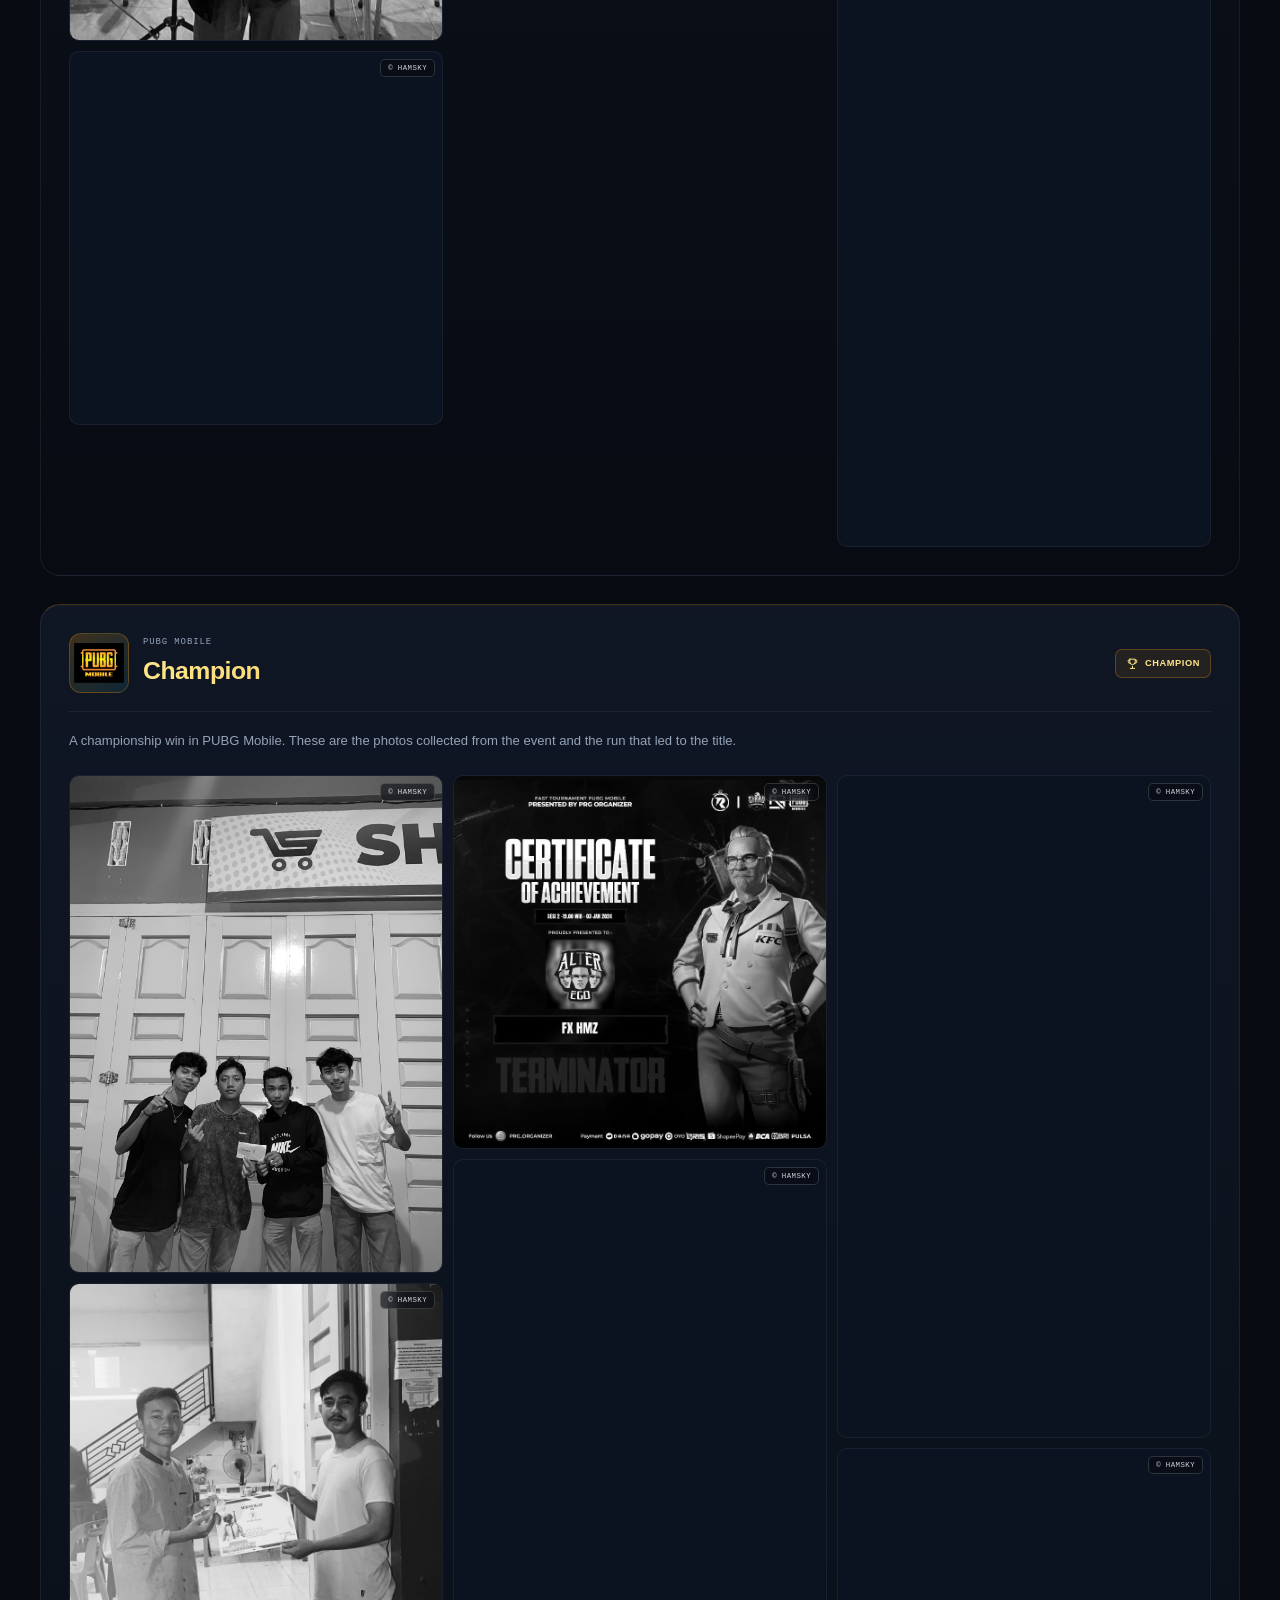
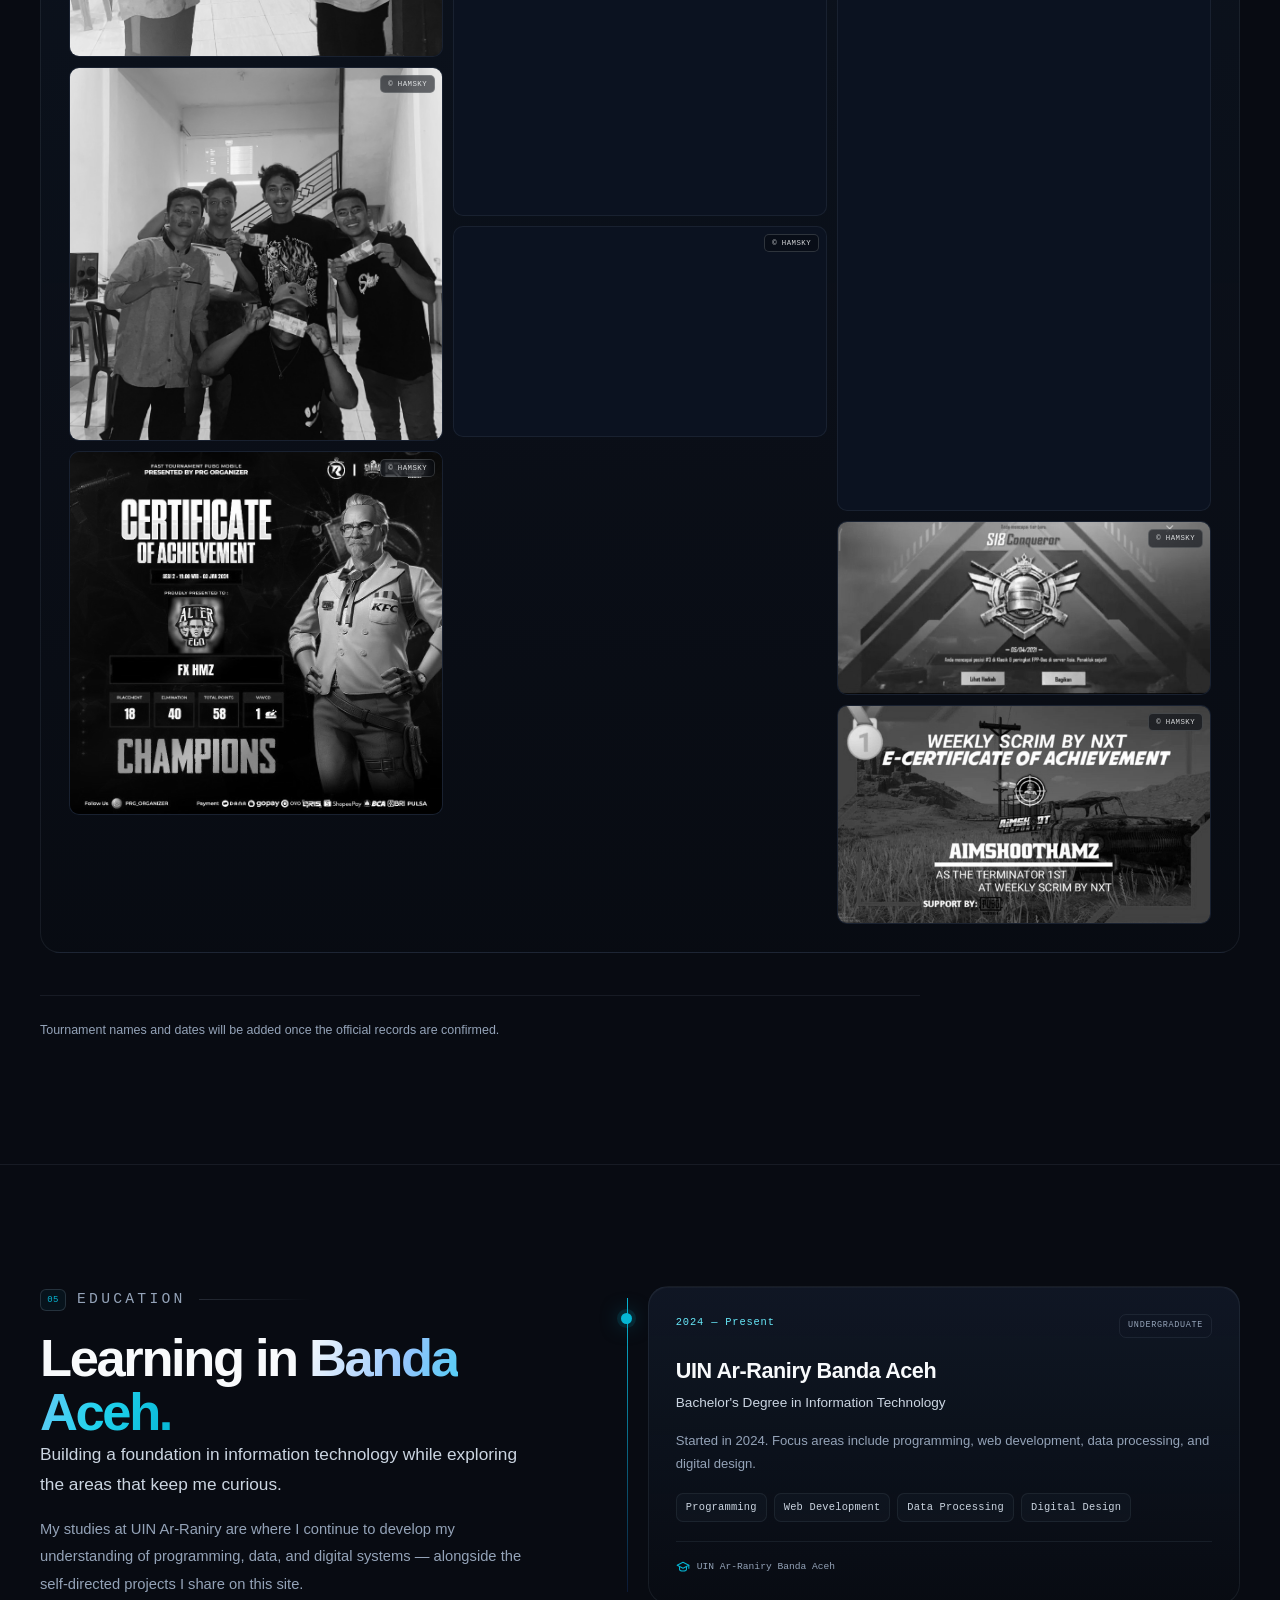
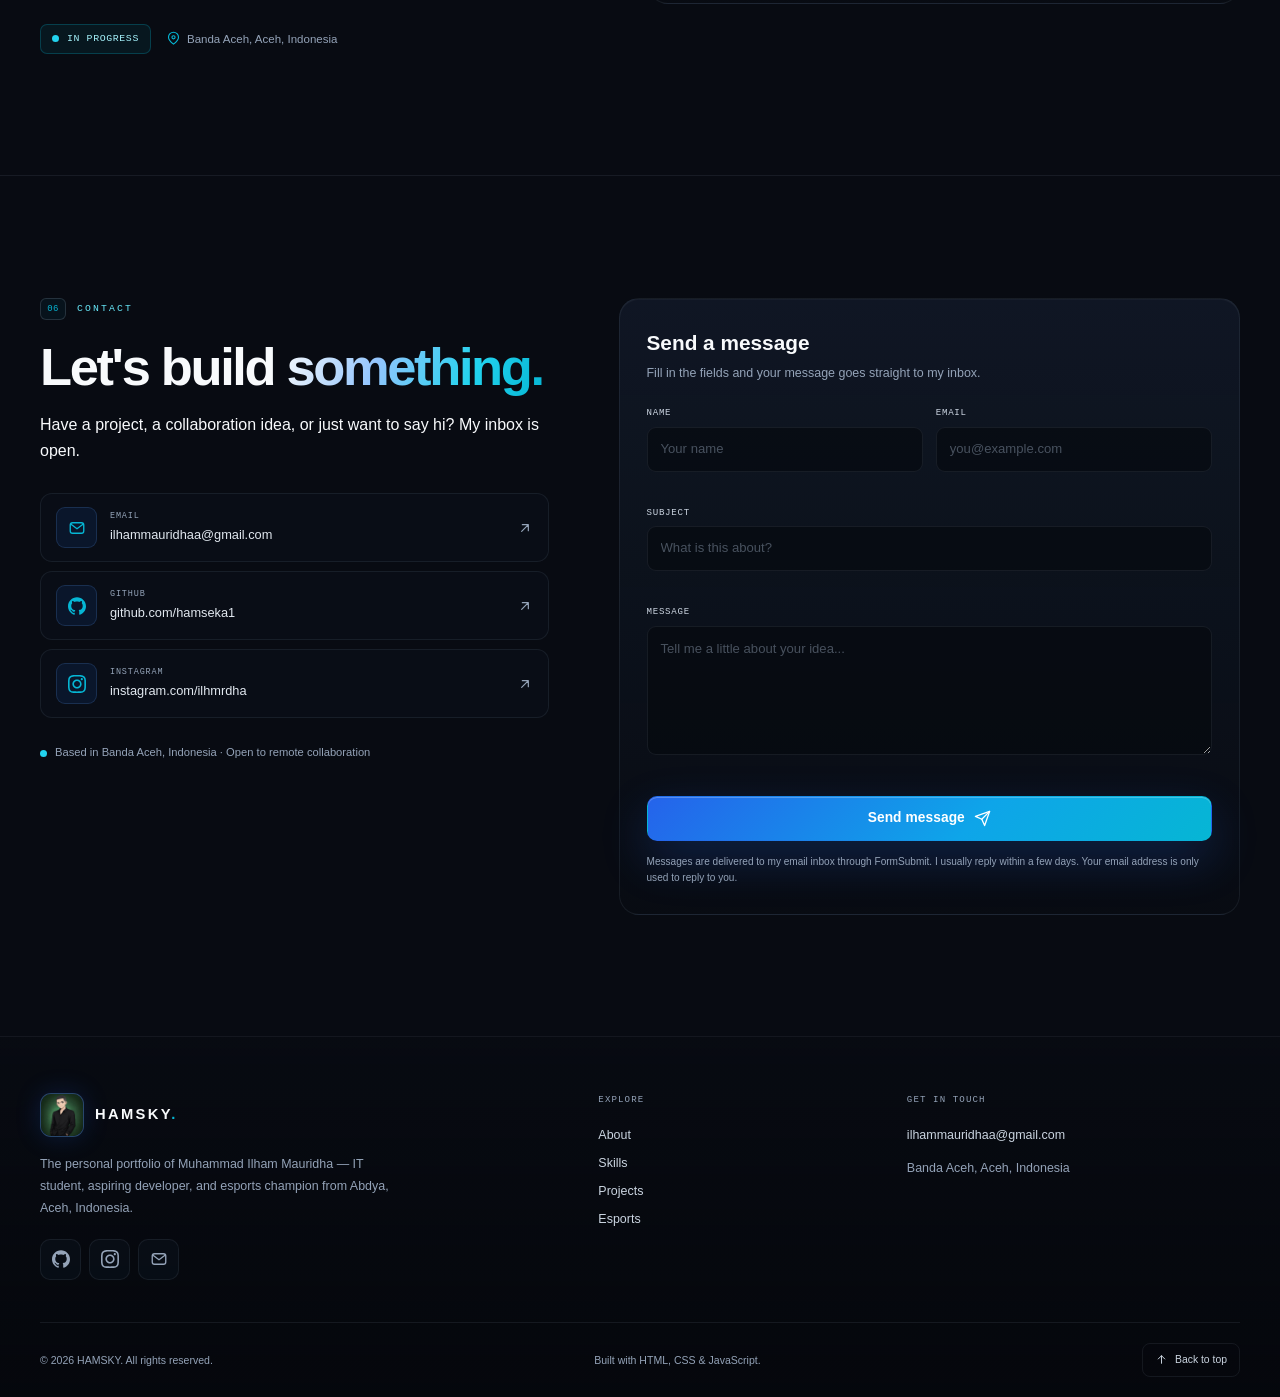
==== commit 42de8e59: "Refresh desain: tipografi Sora, garis editorial, kartu lebih tajam" ====
--- a/index.html
+++ b/index.html
@@ -33,11 +33,12 @@
   <link rel="manifest" href="site.webmanifest">
   <link rel="preconnect" href="https://fonts.googleapis.com">
   <link rel="preconnect" href="https://fonts.gstatic.com" crossorigin>
-  <link href="https://fonts.googleapis.com/css2?family=Inter:wght@400;500;600;700&family=JetBrains+Mono:wght@400;500&family=Space+Grotesk:wght@500;600;700&display=swap" rel="stylesheet">
+  <link href="https://fonts.googleapis.com/css2?family=Inter:wght@400;500;600;700&family=JetBrains+Mono:wght@400;500&family=Sora:wght@400;500;600;700&display=swap" rel="stylesheet">
   <link rel="stylesheet" href="css/styles.css">
   <link rel="stylesheet" href="css/sections.css">
   <link rel="stylesheet" href="css/sections-extra.css">
   <link rel="stylesheet" href="css/responsive.css">
+  <link rel="stylesheet" href="css/refresh.css">
   <script src="js/boot.js"></script>
   <script type="application/ld+json">
   {
--- a/css/sections-extra.css
+++ b/css/sections-extra.css
@@ -583,6 +583,36 @@
   text-underline-offset: 3px;
 }
 
+/* ---------- noir filter on achievement photos only (ML & PUBG) ---------- */
+
+.gallery[data-gallery="mobile-legends"] .gallery-item img,
+.gallery[data-gallery="pubg-mobile"] .gallery-item img {
+  filter: grayscale(100%);
+  transition: filter 0.35s var(--ease);
+}
+
+.gallery[data-gallery="mobile-legends"] .gallery-item:hover img,
+.gallery[data-gallery="pubg-mobile"] .gallery-item:hover img,
+.gallery[data-gallery="mobile-legends"] .gallery-item:focus-visible img,
+.gallery[data-gallery="pubg-mobile"] .gallery-item:focus-visible img,
+.gallery[data-gallery="mobile-legends"] .gallery-item img.touched-color,
+.gallery[data-gallery="pubg-mobile"] .gallery-item img.touched-color {
+  filter: grayscale(0%);
+}
+
+/* ---------- noir filter on profile photo ---------- */
+
+.portrait-frame img {
+  filter: grayscale(100%);
+  transition: filter 0.35s var(--ease);
+}
+
+.portrait-frame img:hover,
+.portrait-frame img:focus,
+.portrait-frame img.touched-color {
+  filter: grayscale(0%);
+}
+
 /* ---------- footer ---------- */
 
 .site-footer {
--- a/css/refresh.css
+++ b/css/refresh.css
@@ -0,0 +1,625 @@
+/* =========================================================
+   HAMSKY — 2026 visual refresh layer
+   Loaded after the base styles. Safe to remove to revert.
+   Direction: editorial tech-noir — hairline structure,
+   sharper surfaces, larger display type, calmer accents.
+   ========================================================= */
+
+:root {
+  --font-display: "Sora", "Segoe UI", sans-serif;
+  --radius-sm: 10px;
+  --radius: 16px;
+  --radius-lg: 20px;
+  --container: 1200px;
+  --line: rgba(148, 163, 184, 0.11);
+  --line-strong: rgba(148, 163, 184, 0.21);
+  --surface-flat: #0B111C;
+}
+
+body {
+  font-size: 16px;
+}
+
+::selection {
+  background: rgba(34, 211, 238, 0.28);
+  color: #fff;
+}
+
+/* ---------- structural rhythm ---------- */
+
+.section {
+  border-top: 1px solid var(--line);
+  padding: clamp(86px, 9.5vw, 124px) 0;
+}
+
+.section > .container {
+  position: relative;
+}
+
+.section-head {
+  align-items: flex-start;
+  gap: 56px;
+  margin-bottom: 52px;
+}
+
+.section-intro {
+  padding-top: 6px;
+  max-width: 380px;
+}
+
+.eyebrow {
+  font-size: 0.61rem;
+  letter-spacing: 0.22em;
+  margin-bottom: 20px;
+}
+
+.section-head .eyebrow::after,
+.section-copy > .eyebrow::after {
+  content: "";
+  flex: none;
+  width: clamp(28px, 9vw, 120px);
+  height: 1px;
+  margin-left: 2px;
+  background: linear-gradient(90deg, var(--line-strong), transparent);
+}
+
+.section-num {
+  width: auto;
+  min-width: 26px;
+  height: 22px;
+  padding: 0 6px;
+  border-radius: 6px;
+  font-size: 0.56rem;
+  letter-spacing: 0.05em;
+}
+
+h2 {
+  max-width: 720px;
+  font-size: clamp(2.05rem, 4.1vw, 3.35rem);
+  line-height: 1.03;
+  letter-spacing: -0.045em;
+}
+
+.section-copy p {
+  max-width: 580px;
+  font-size: 0.92rem;
+  line-height: 1.85;
+}
+
+.section-note {
+  margin-top: 42px;
+}
+
+/* ---------- type details ---------- */
+
+.brand-text {
+  letter-spacing: 0.16em;
+}
+
+.hero-eyebrow {
+  border-radius: 8px;
+  padding: 8px 12px;
+  font-family: var(--font-mono);
+  font-size: 0.58rem;
+  letter-spacing: 0.16em;
+  text-transform: uppercase;
+  background: rgba(11, 17, 28, 0.6);
+}
+
+.hero-title {
+  font-size: clamp(3.35rem, 8.2vw, 6.4rem);
+  line-height: 0.93;
+  letter-spacing: -0.058em;
+  font-weight: 700;
+}
+
+.hero-role {
+  display: flex;
+  align-items: center;
+  flex-wrap: wrap;
+  gap: 10px;
+  font-size: 0.72rem;
+  letter-spacing: 0.14em;
+}
+
+.hero-role::before {
+  content: "";
+  width: 26px;
+  height: 1px;
+  background: var(--cyan);
+  flex: none;
+}
+
+.role-sep {
+  margin: 0;
+  color: rgba(148, 163, 184, 0.32);
+}
+
+.hero-desc {
+  font-size: 0.95rem;
+  line-height: 1.85;
+}
+
+.hero-stats {
+  margin-top: 42px;
+  padding-top: 24px;
+}
+
+.hero-stats dd {
+  font-size: 1.18rem;
+  letter-spacing: -0.02em;
+}
+
+/* ---------- buttons ---------- */
+
+.btn {
+  border-radius: 10px;
+  padding: 13px 20px;
+  letter-spacing: 0.005em;
+}
+
+.btn-sm {
+  border-radius: 9px;
+}
+
+.btn-primary {
+  background: linear-gradient(135deg, #2563EB 0%, #0EA5E9 58%, #06B6D4 100%);
+}
+
+.btn-ghost {
+  border-color: var(--line-strong);
+  background: rgba(11, 17, 28, 0.55);
+}
+
+.icon-btn {
+  border-radius: 10px;
+  background: rgba(11, 17, 28, 0.6);
+}
+
+.tag-list li {
+  border-radius: 7px;
+  background: rgba(148, 163, 184, 0.035);
+  font-size: 0.65rem;
+}
+
+.badge,
+.skill-status,
+.champion-badge,
+.project-status,
+.timeline-tag {
+  border-radius: 7px;
+}
+
+/* ---------- header ---------- */
+
+.site-header.is-scrolled {
+  background: rgba(7, 10, 17, 0.76);
+}
+
+.header-inner {
+  gap: 26px;
+}
+
+.brand-mark {
+  border-radius: 11px;
+}
+
+.desktop-nav a {
+  font-size: 0.78rem;
+  letter-spacing: 0.015em;
+}
+
+/* ---------- hero ---------- */
+
+.hero {
+  padding-top: calc(var(--header-h) + 58px);
+  padding-bottom: 88px;
+}
+
+.hero-grid-bg {
+  opacity: 0.75;
+}
+
+.hero-orb-1 {
+  opacity: 0.26;
+}
+
+.hero-orb-2 {
+  opacity: 0.14;
+}
+
+.hero-visual {
+  min-height: 512px;
+}
+
+.portrait-card {
+  border-radius: 26px;
+  transform: rotate(-1.6deg);
+  border-color: rgba(148, 163, 184, 0.22);
+  background: linear-gradient(150deg, rgba(37, 99, 235, 0.22), rgba(6, 182, 212, 0.07) 44%, rgba(11, 17, 28, 0.5));
+}
+
+.portrait-card::after {
+  content: "";
+  position: absolute;
+  inset: -14px;
+  border: 1px solid rgba(148, 163, 184, 0.13);
+  border-radius: 34px;
+  pointer-events: none;
+}
+
+.portrait-frame {
+  border-radius: 18px;
+}
+
+.floating-chip {
+  border-radius: 10px;
+  background: rgba(11, 17, 28, 0.86);
+  border-color: rgba(148, 163, 184, 0.18);
+  box-shadow: 0 16px 40px rgba(0, 0, 0, 0.42);
+}
+
+.chip-icon {
+  border-radius: 8px;
+}
+
+.portrait-orbit {
+  border-color: rgba(148, 163, 184, 0.13);
+}
+
+.orbit-dot {
+  box-shadow: 0 0 14px 3px rgba(6, 182, 212, 0.45);
+}
+
+.scroll-cue {
+  letter-spacing: 0.24em;
+}
+
+/* ---------- marquee ---------- */
+
+.marquee {
+  padding: 15px 0;
+  background: rgba(7, 10, 17, 0.55);
+}
+
+.marquee-track {
+  gap: 26px;
+}
+
+.marquee-track > span {
+  font-size: 0.6rem;
+  letter-spacing: 0.22em;
+}
+
+.marquee-dot {
+  width: 5px;
+  height: 5px;
+  border-radius: 1px;
+  transform: rotate(45deg);
+  opacity: 0.55;
+}
+
+/* ---------- surfaces ---------- */
+
+.skill-card,
+.project-card,
+.timeline-card,
+.contact-form,
+.achievement-card,
+.terminal-card {
+  border-radius: var(--radius-lg);
+  border-color: var(--line);
+  background: linear-gradient(180deg, rgba(17, 24, 38, 0.92), rgba(8, 12, 19, 0.86));
+  box-shadow: inset 0 1px 0 rgba(255, 255, 255, 0.035);
+}
+
+.skill-card,
+.project-card,
+.timeline-card {
+  position: relative;
+}
+
+.skill-card::after,
+.project-card::after {
+  content: "";
+  position: absolute;
+  inset: 0 0 auto;
+  height: 1px;
+  background: linear-gradient(90deg, transparent, rgba(34, 211, 238, 0.6), transparent);
+  opacity: 0;
+  transition: opacity 0.4s var(--ease);
+  pointer-events: none;
+}
+
+.skill-card:hover::after,
+.project-card:hover::after {
+  opacity: 1;
+}
+
+.skill-card {
+  min-height: 268px;
+  padding: 24px;
+}
+
+.skill-card:hover,
+.project-card:hover {
+  transform: translateY(-4px);
+  border-color: rgba(34, 211, 238, 0.26);
+  box-shadow: inset 0 1px 0 rgba(255, 255, 255, 0.05), 0 26px 58px rgba(0, 0, 0, 0.42);
+}
+
+.skill-icon {
+  width: 42px;
+  height: 42px;
+  border-radius: 11px;
+  border-color: rgba(148, 163, 184, 0.2);
+}
+
+.skill-card h3 {
+  font-size: 1.12rem;
+  letter-spacing: -0.015em;
+}
+
+.skill-card > p {
+  font-size: 0.78rem;
+}
+
+.skill-status {
+  font-size: 0.5rem;
+  letter-spacing: 0.08em;
+}
+
+/* projects */
+
+.project-card {
+  border-radius: var(--radius-lg);
+}
+
+.project-body {
+  padding: 22px;
+}
+
+.project-body h3 {
+  font-size: 1.1rem;
+}
+
+.project-media {
+  aspect-ratio: 16 / 10;
+}
+
+.project-number {
+  font-size: 1.8rem;
+  opacity: 0.8;
+}
+
+.project-link {
+  font-size: 0.76rem;
+  letter-spacing: 0.01em;
+}
+
+/* about */
+
+.terminal-card {
+  border-radius: 18px;
+  background: rgba(8, 12, 19, 0.86);
+}
+
+.terminal-body {
+  font-size: 0.75rem;
+  line-height: 1.9;
+}
+
+.identity-card {
+  border-radius: 14px;
+  background: rgba(11, 17, 28, 0.5);
+}
+
+.interest-list li {
+  border-radius: 7px;
+  background: rgba(11, 17, 28, 0.55);
+}
+
+/* achievements */
+
+.achievement-card {
+  padding: 28px;
+  border-top-color: rgba(245, 158, 11, 0.24);
+}
+
+.achievement-banner {
+  gap: 14px;
+  margin-bottom: 18px;
+  padding-bottom: 18px;
+}
+
+.game-mark {
+  width: 60px;
+  height: 60px;
+  border-radius: 12px;
+}
+
+.achievement-heading h3 {
+  font-size: 1.55rem;
+}
+
+.gallery {
+  column-gap: 10px;
+}
+
+.gallery-item {
+  margin-bottom: 10px;
+  border-radius: 10px;
+  border-color: rgba(148, 163, 184, 0.1);
+}
+
+.gallery-item::before {
+  top: 7px;
+  right: 7px;
+  border-radius: 5px;
+  font-size: 0.46rem;
+}
+
+.gallery-caption {
+  font-size: 0.55rem;
+}
+
+/* education */
+
+.timeline-card {
+  padding: 27px;
+}
+
+.timeline-card h3 {
+  font-size: 1.35rem;
+}
+
+.timeline {
+  padding-left: 26px;
+}
+
+/* contact */
+
+.contact-link {
+  border-radius: 12px;
+  background: rgba(11, 17, 28, 0.48);
+}
+
+.contact-icon {
+  border-radius: 9px;
+}
+
+.contact-form {
+  padding: 27px;
+}
+
+.field input,
+.field textarea {
+  border-radius: 9px;
+  background: rgba(7, 10, 17, 0.7);
+}
+
+.form-status {
+  border-radius: 9px;
+}
+
+/* footer */
+
+.site-footer {
+  padding-top: 56px;
+  background: linear-gradient(180deg, rgba(8, 11, 18, 0.35), rgba(5, 7, 12, 0.9));
+}
+
+.footer-top {
+  gap: 42px;
+  padding-bottom: 42px;
+}
+
+.footer-bottom p {
+  font-size: 0.66rem;
+}
+
+.back-to-top {
+  border-radius: 8px;
+}
+
+/* ---------- focus ---------- */
+
+:focus-visible {
+  outline-color: #67E8F9;
+  outline-offset: 3px;
+}
+
+/* ---------- reduced motion ---------- */
+
+@media (prefers-reduced-motion: reduce) {
+  .hero-orb,
+  .portrait-orbit,
+  .marquee-track,
+  .scroll-cue .icon,
+  .floating-chip,
+  .status-dot,
+  .portrait-scanline {
+    animation: none !important;
+  }
+}
+
+/* ---------- responsive guards ---------- */
+
+@media (max-width: 900px) {
+  .section-head {
+    gap: 28px;
+  }
+
+  .section-intro {
+    max-width: 520px;
+  }
+
+  .hero-visual {
+    min-height: 460px;
+  }
+}
+
+@media (max-width: 720px) {
+  .section {
+    padding: 76px 0;
+    border-top-color: rgba(148, 163, 184, 0.085);
+  }
+
+  .hero {
+    padding-top: calc(var(--header-h) + 64px);
+    padding-bottom: 76px;
+  }
+
+  .hero-title {
+    font-size: clamp(2.75rem, 12.4vw, 4.4rem);
+    letter-spacing: -0.05em;
+  }
+}
+
+@media (max-width: 620px) {
+  .skill-card,
+  .achievement-card,
+  .contact-form {
+    padding: 22px;
+  }
+
+  .portrait-card::after {
+    inset: -9px;
+    border-radius: 28px;
+  }
+}
+
+@media (max-width: 520px) {
+  .hero-eyebrow {
+    font-size: 0.52rem;
+    letter-spacing: 0.1em;
+  }
+
+  .hero-stats dd {
+    font-size: 0.86rem;
+  }
+
+  .section-head {
+    margin-bottom: 34px;
+  }
+}
+
+/* ---------- print ---------- */
+
+@media print {
+  .section {
+    border-top: 0;
+  }
+
+  .skill-card,
+  .project-card,
+  .timeline-card,
+  .contact-form,
+  .achievement-card,
+  .terminal-card,
+  .identity-card {
+    background: #fff;
+    border-color: #ccc;
+    box-shadow: none;
+  }
+}
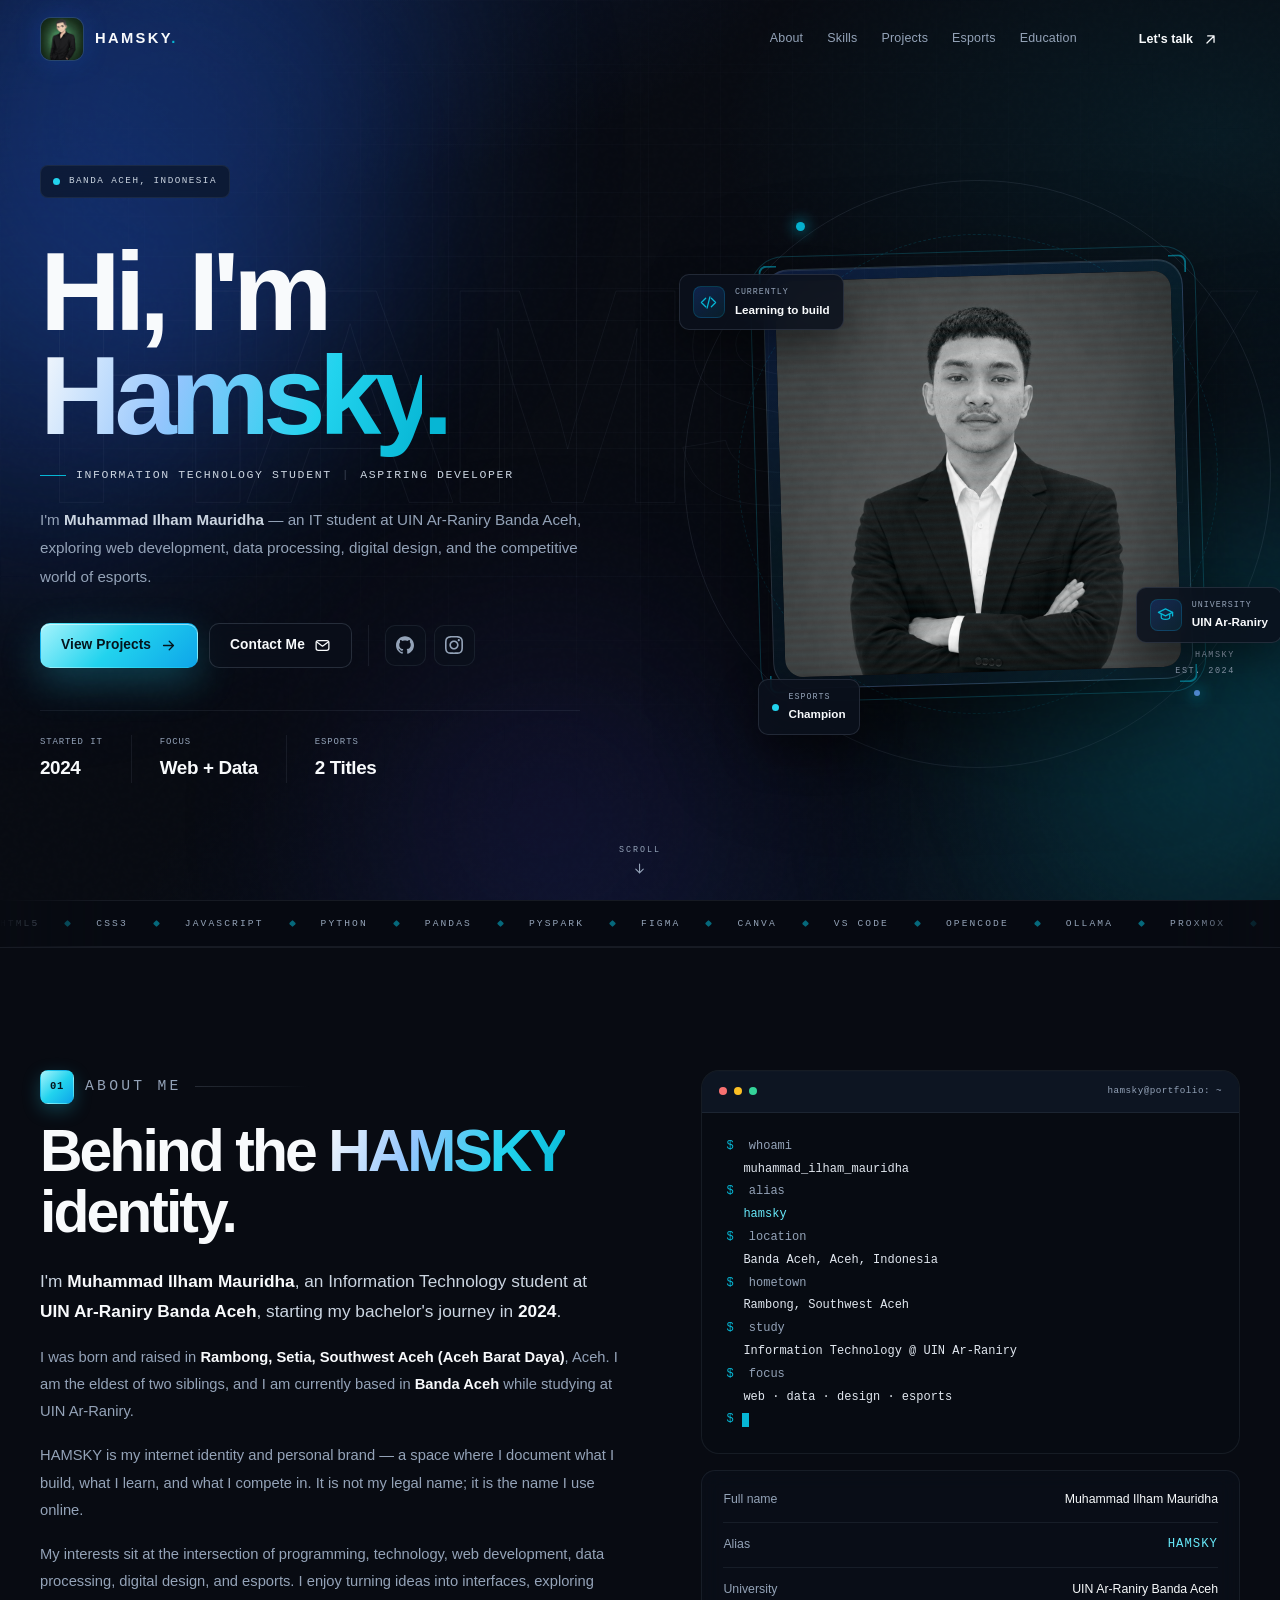
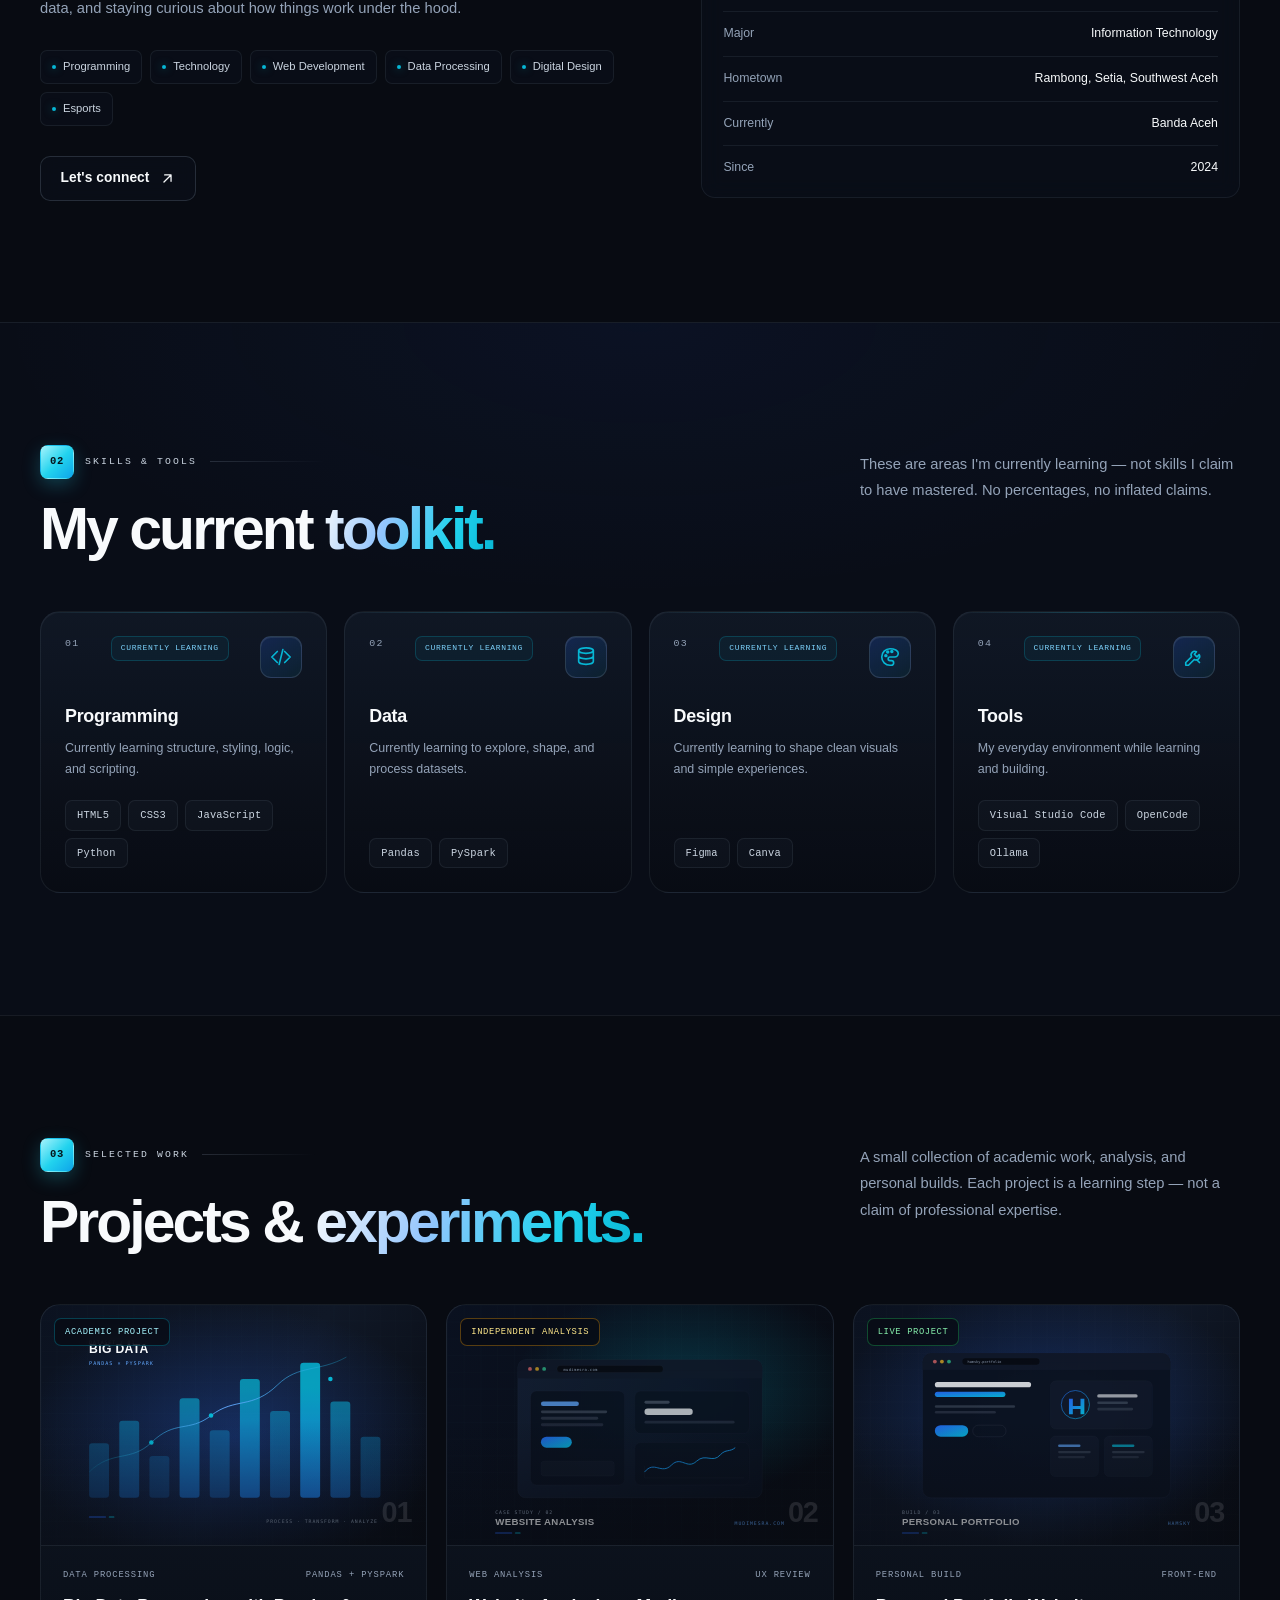
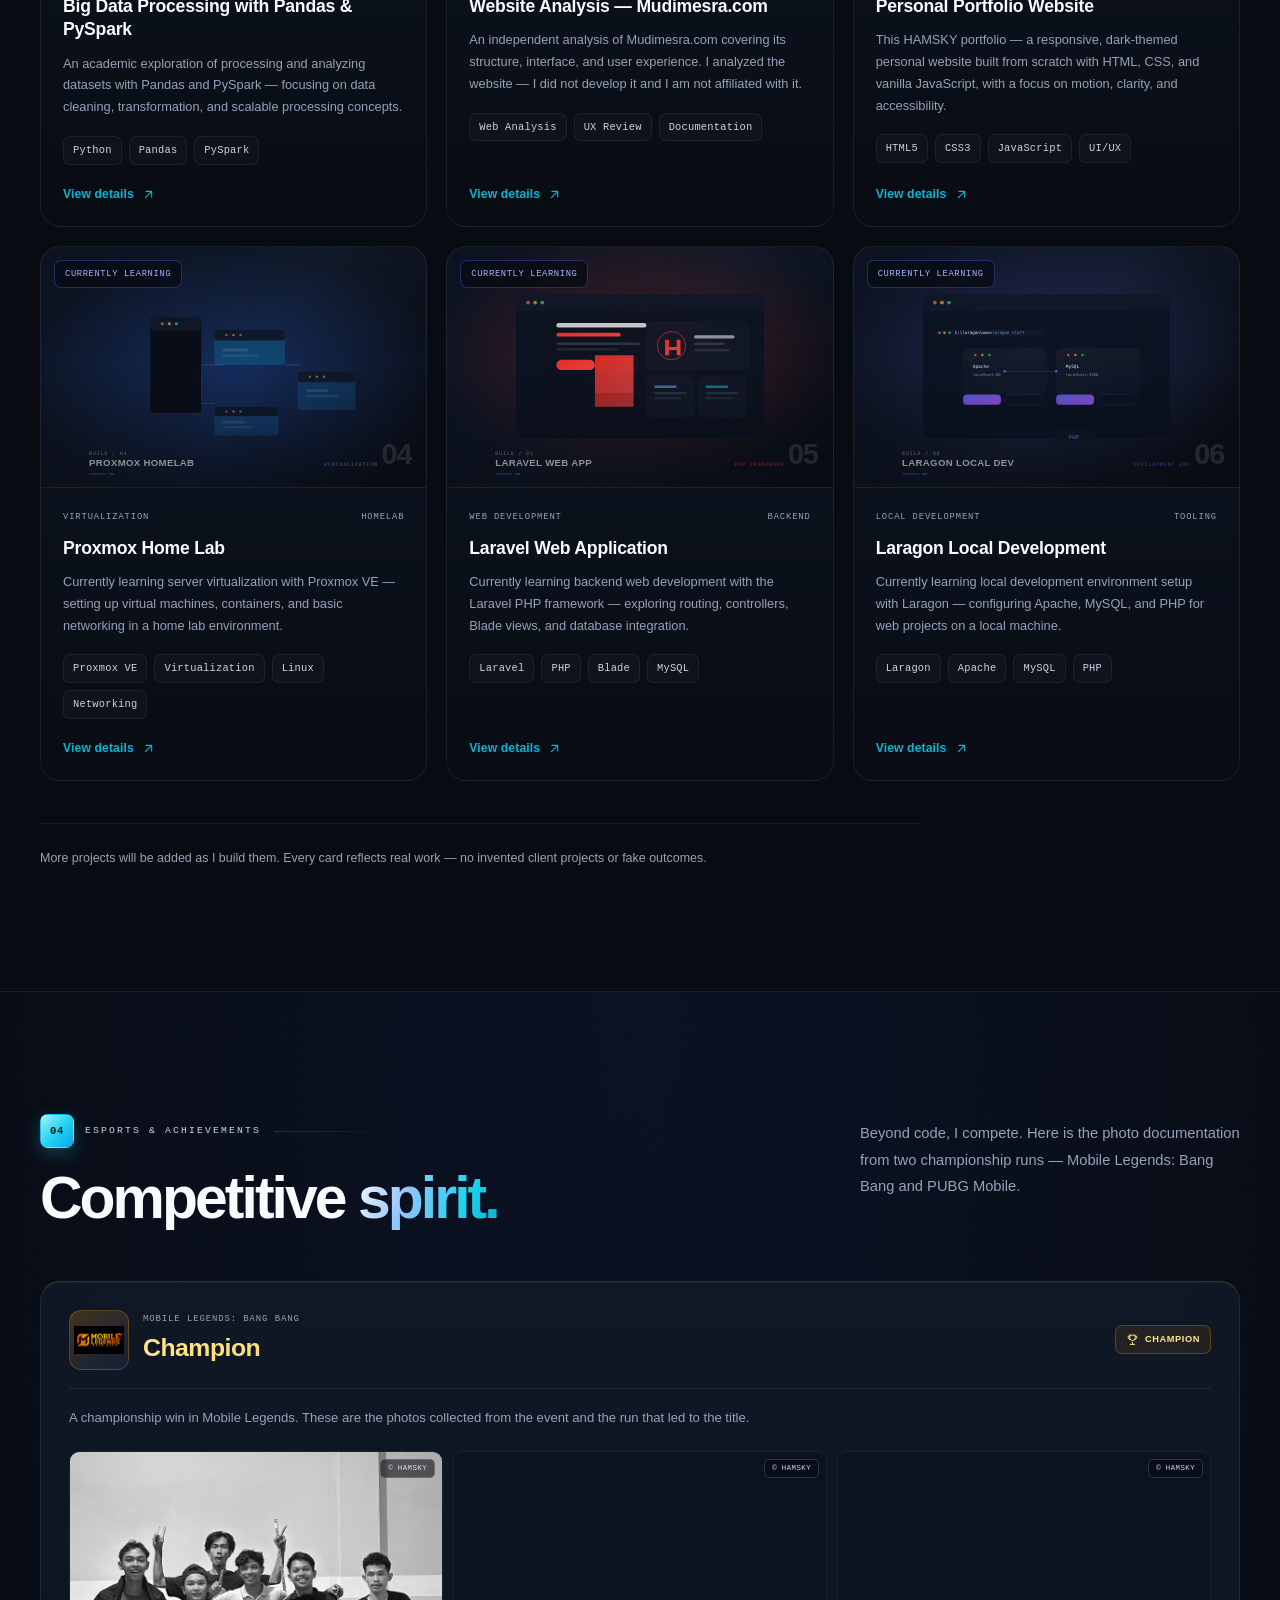
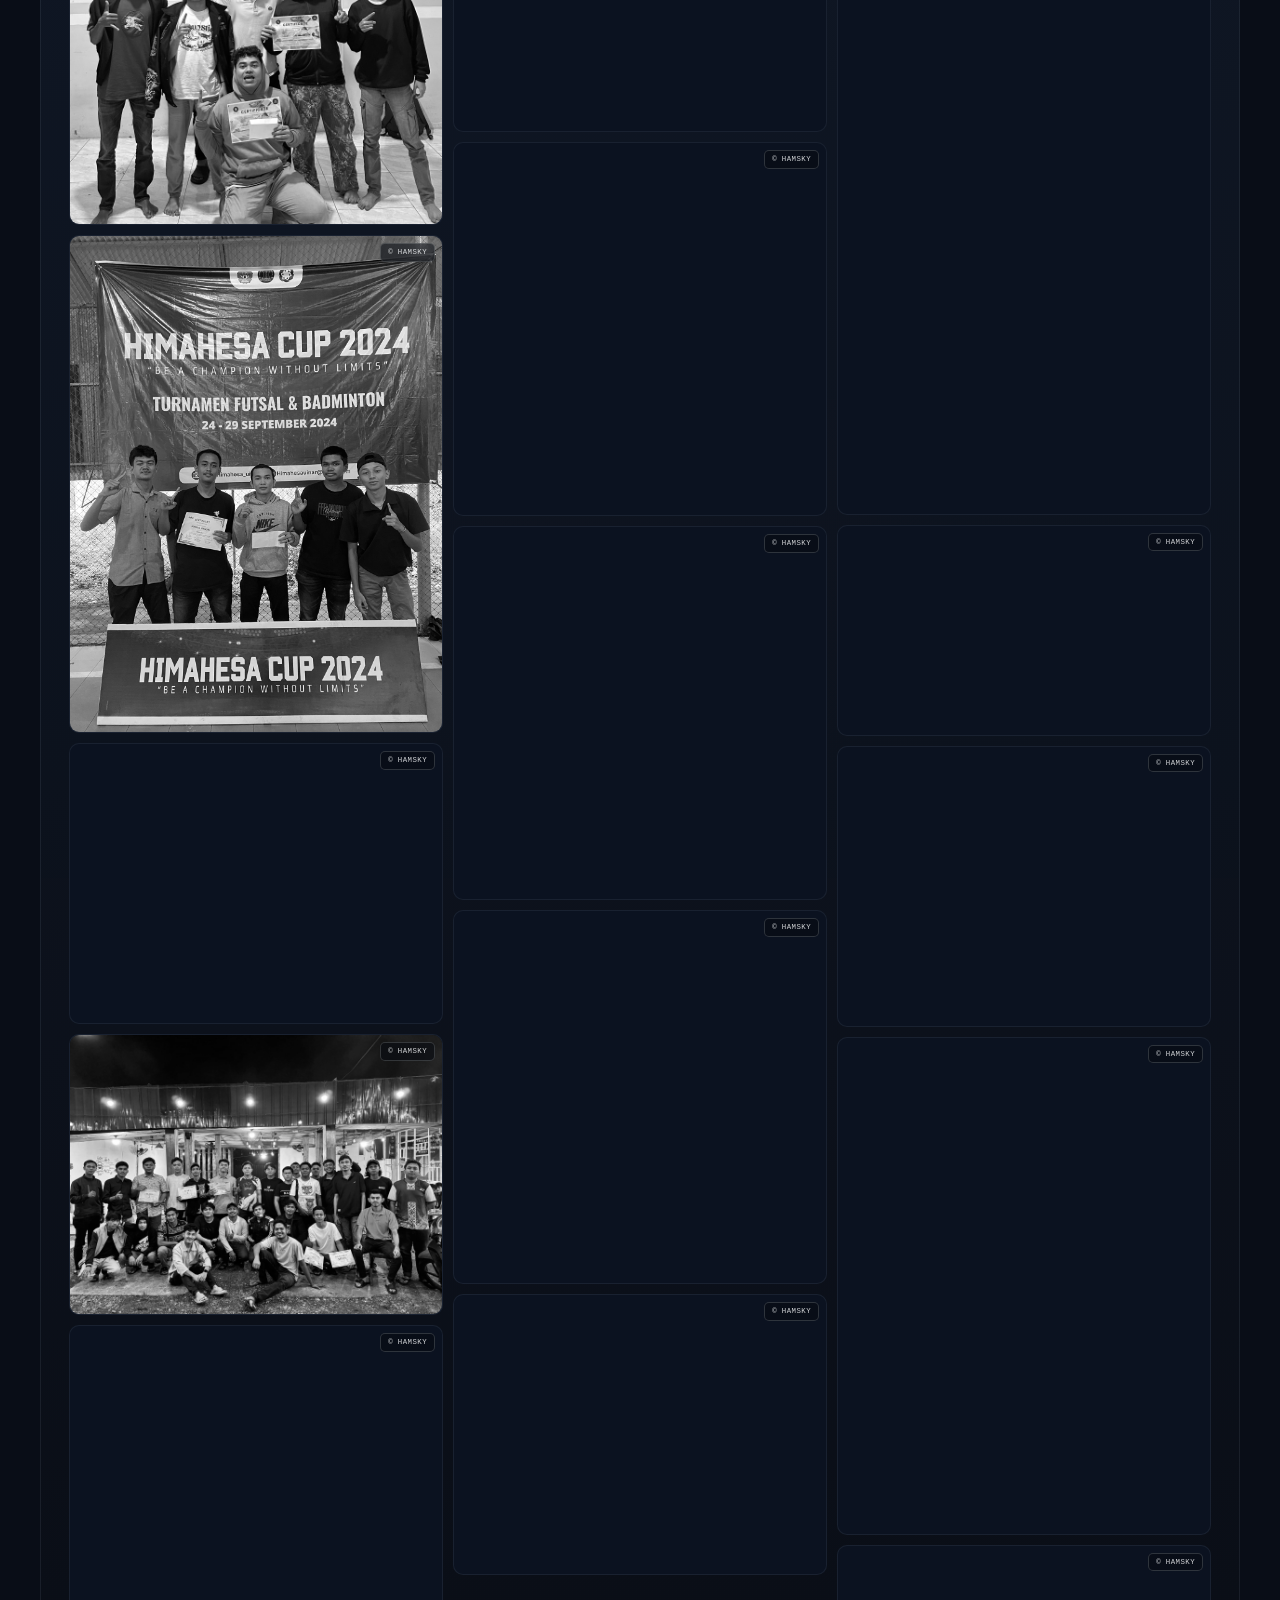
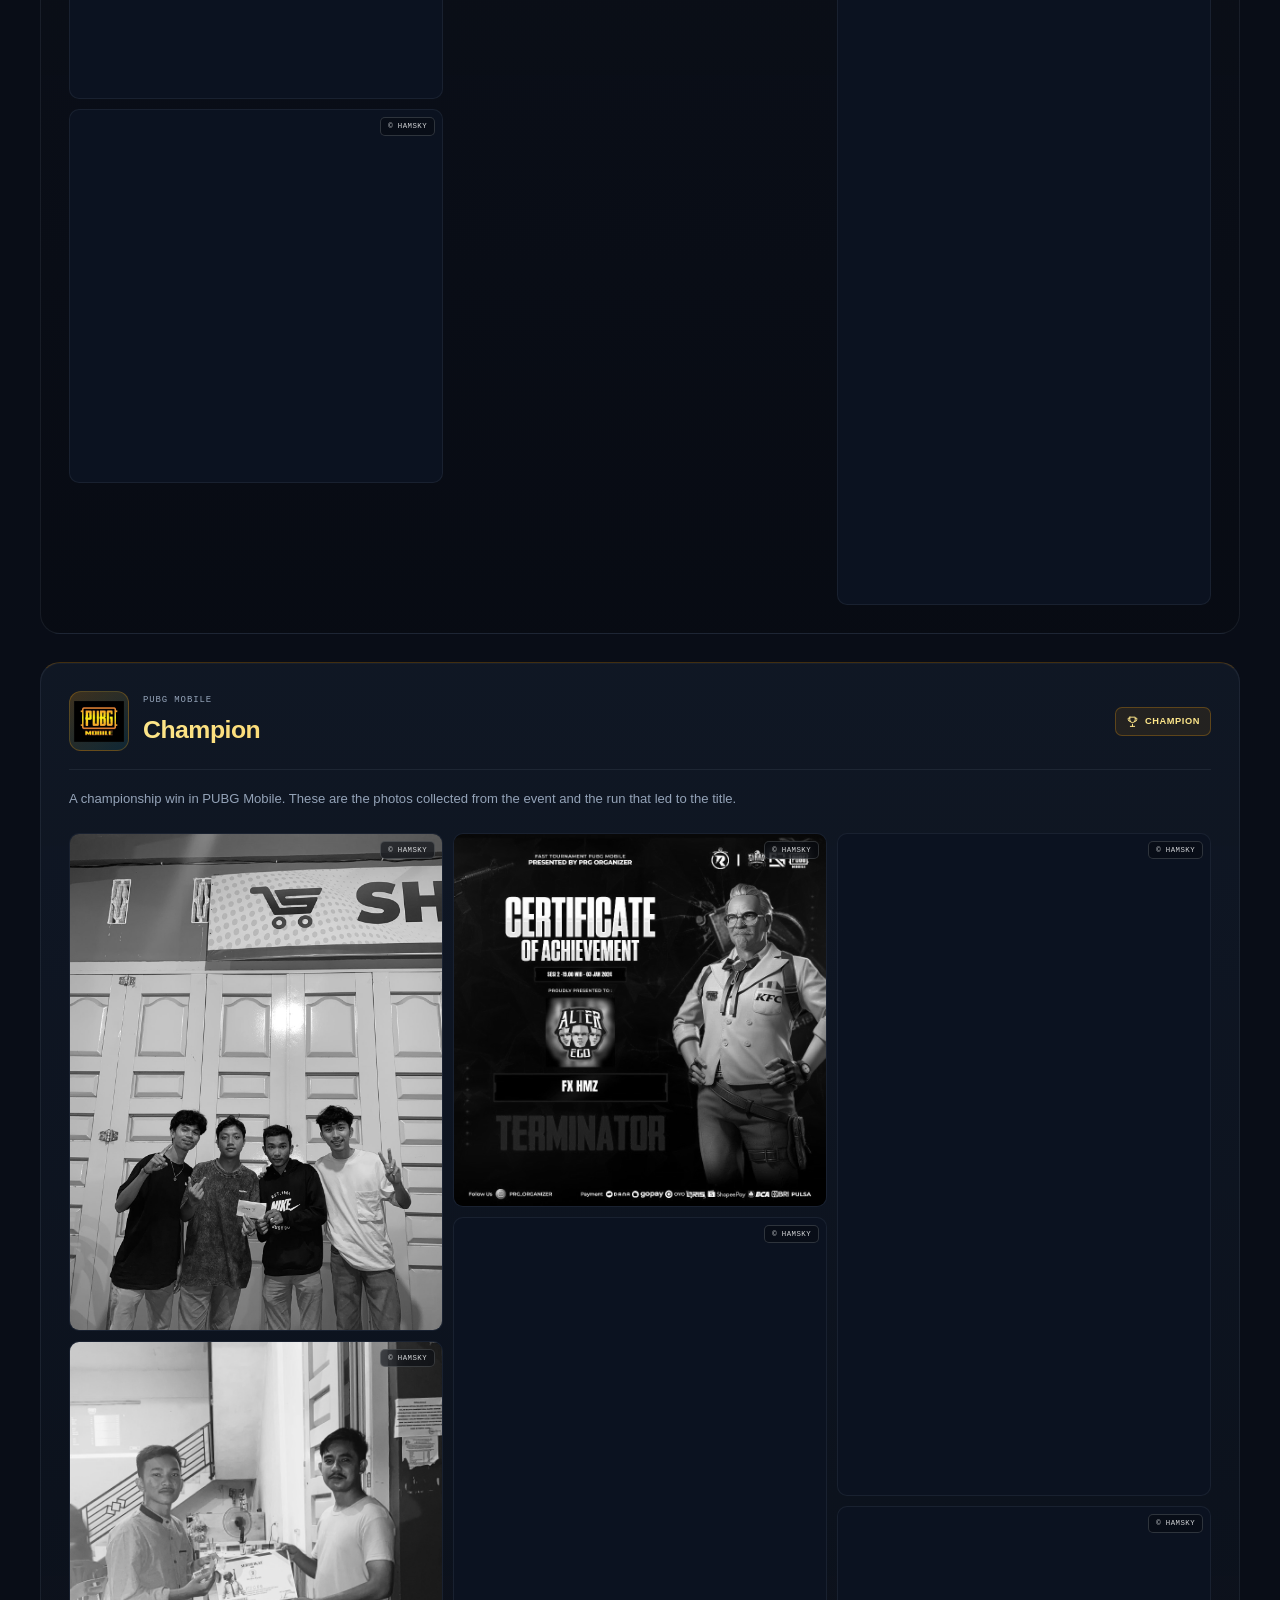
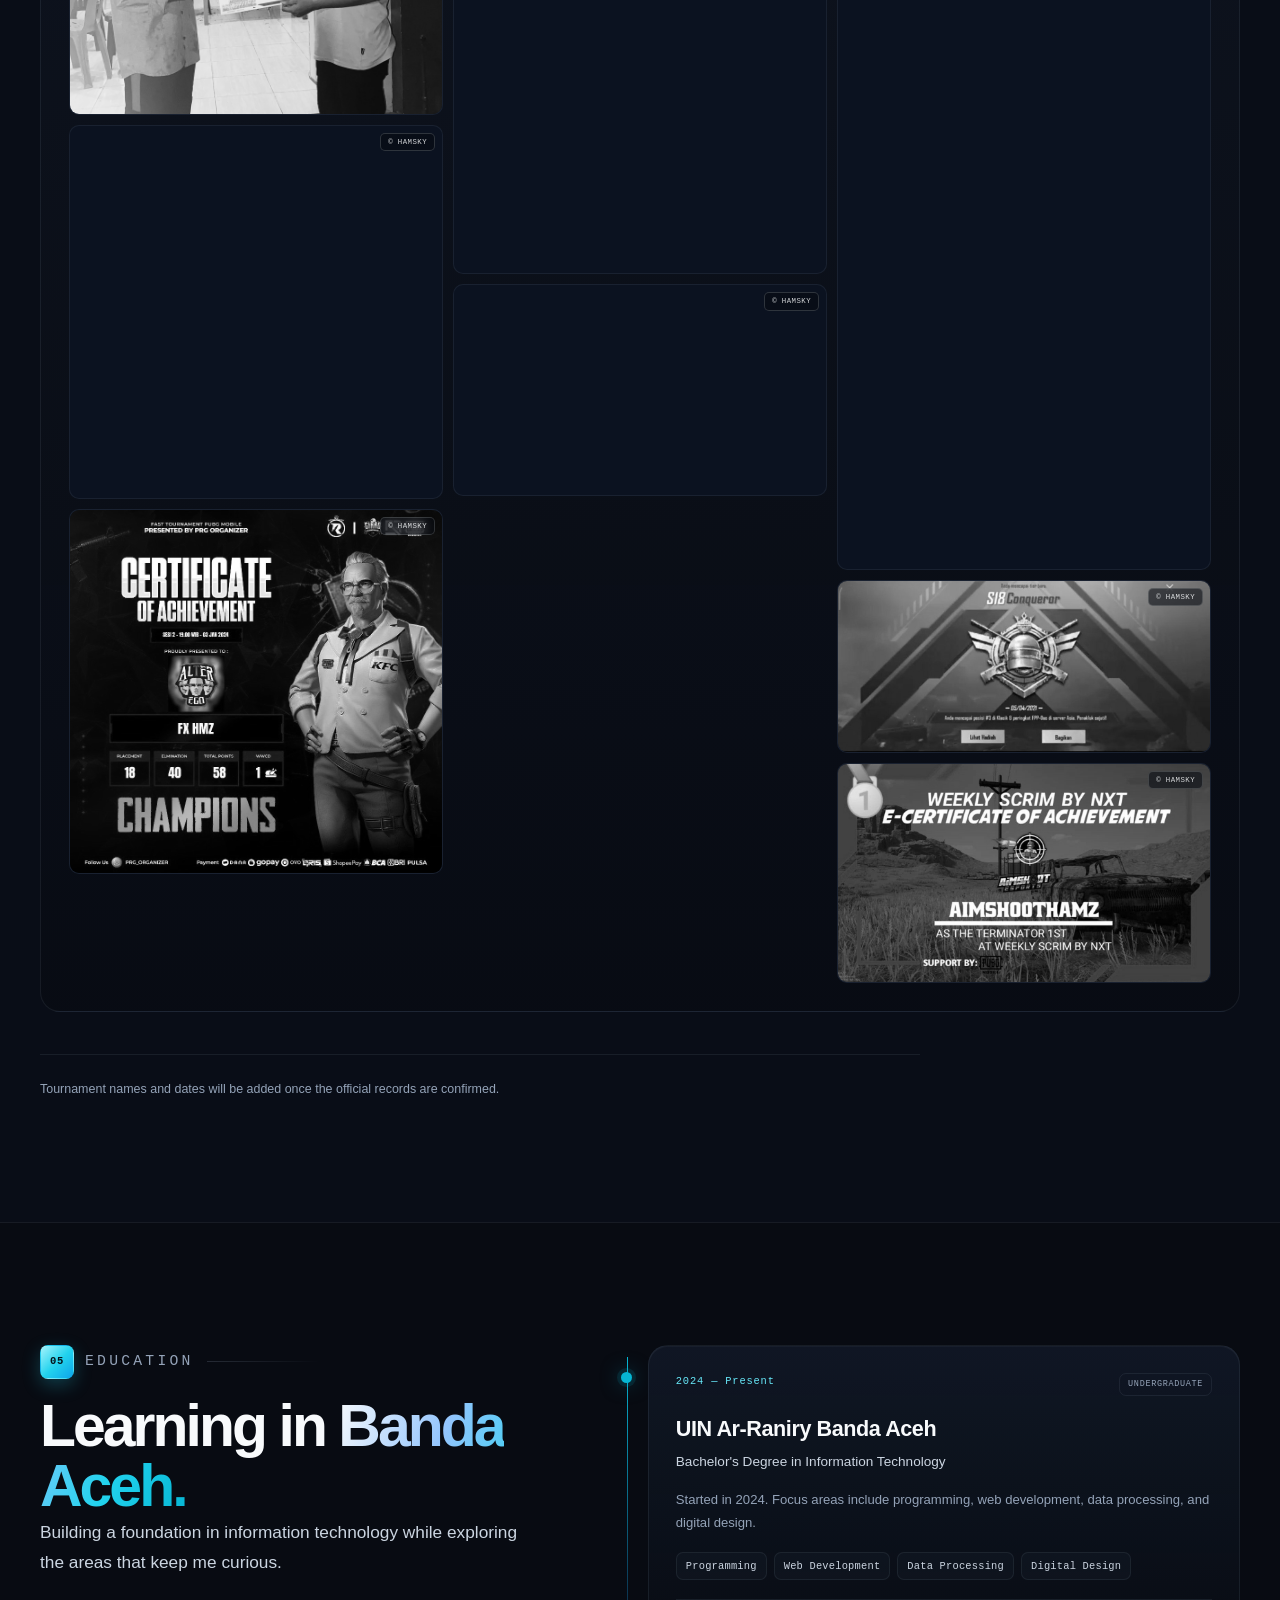
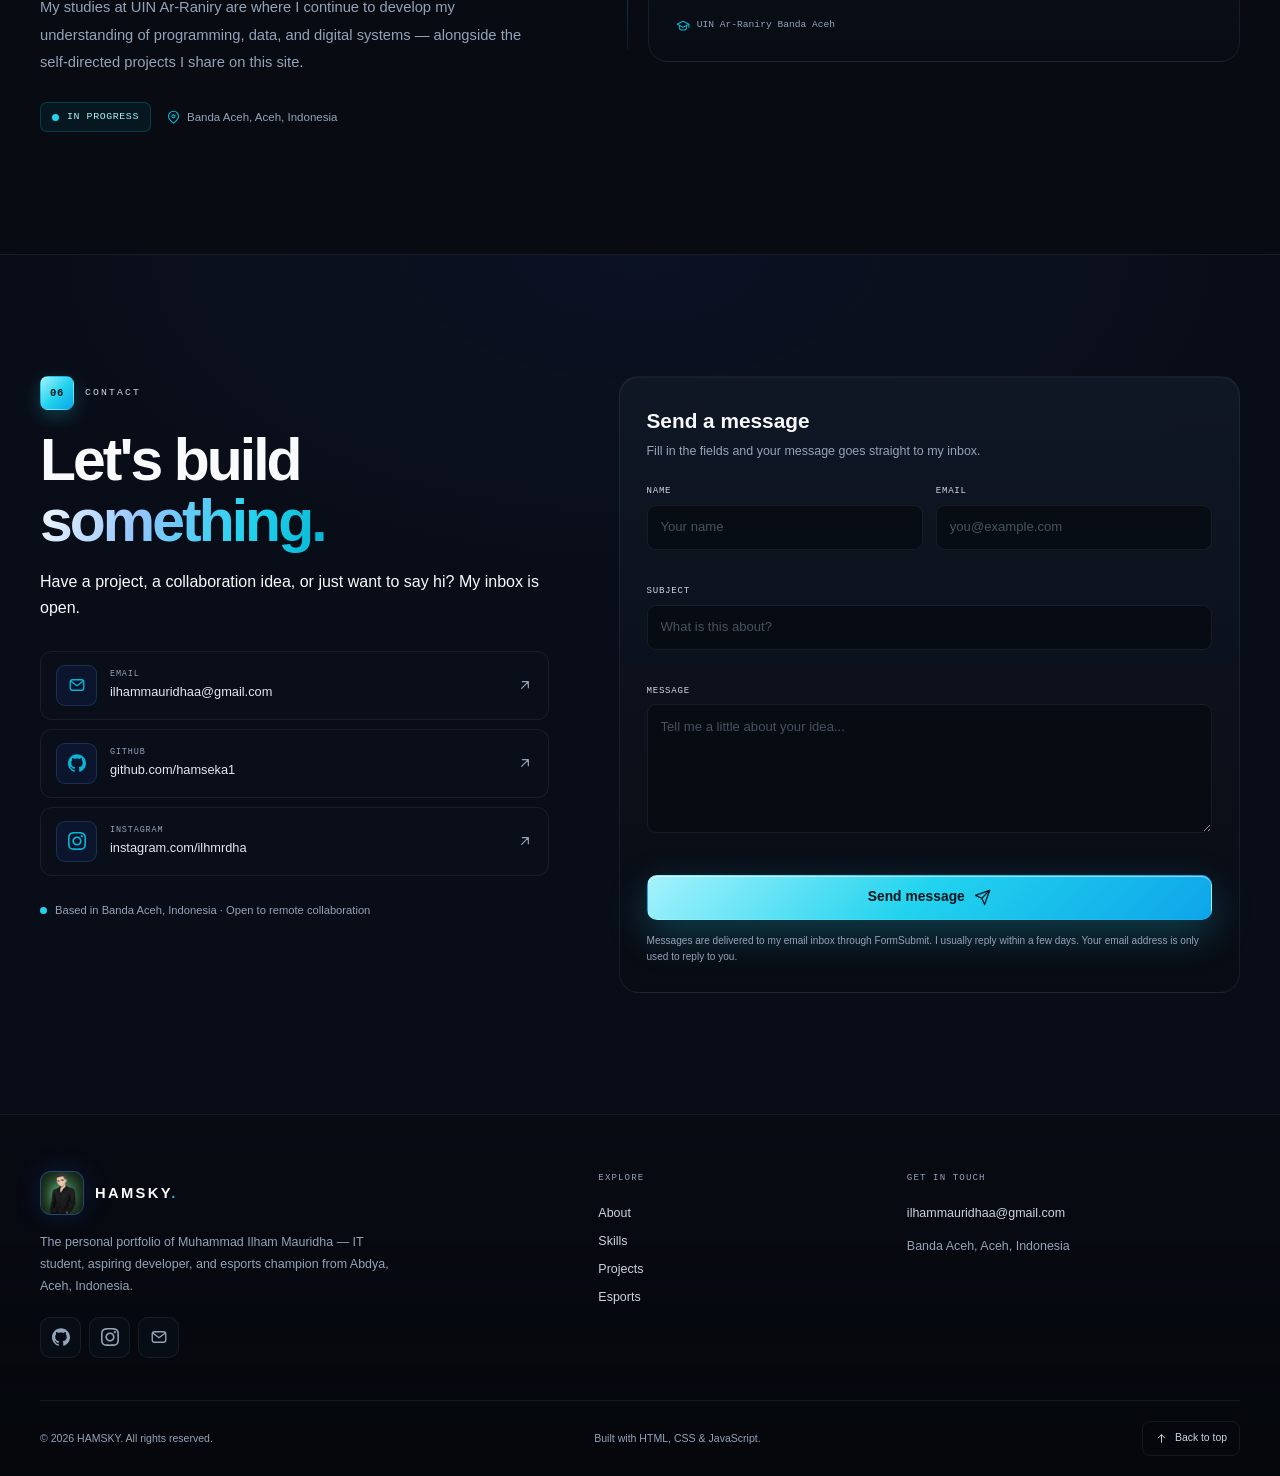
==== commit 85b21848: "Perkuat refresh desain: watermark hero, chip nomor section, banding, CTA terang" ====
--- a/index.html
+++ b/index.html
@@ -38,7 +38,7 @@
   <link rel="stylesheet" href="css/sections.css">
   <link rel="stylesheet" href="css/sections-extra.css">
   <link rel="stylesheet" href="css/responsive.css">
-  <link rel="stylesheet" href="css/refresh.css">
+  <link rel="stylesheet" href="css/refresh.css?v=2">
   <script src="js/boot.js"></script>
   <script type="application/ld+json">
   {
@@ -243,6 +243,7 @@
       <div class="hero-grid-bg" aria-hidden="true"></div>
       <div class="hero-orb hero-orb-1" aria-hidden="true"></div>
       <div class="hero-orb hero-orb-2" aria-hidden="true"></div>
+      <span class="hero-watermark" aria-hidden="true">HAMSKY</span>
 
       <div class="container hero-inner">
         <div class="hero-copy">
--- a/css/refresh.css
+++ b/css/refresh.css
@@ -622,4 +622,114 @@
     border-color: #ccc;
     box-shadow: none;
   }
-}
+
+  .hero-watermark {
+    display: none;
+  }
+}
+
+/* =========================================================
+   v2 — bolder cues so the refresh reads at a glance
+   ========================================================= */
+
+.hero-watermark {
+  position: absolute;
+  top: 44%;
+  left: 50%;
+  z-index: 0;
+  transform: translate(-50%, -50%);
+  color: transparent;
+  font-family: var(--font-display);
+  font-size: clamp(8rem, 24vw, 22rem);
+  font-weight: 700;
+  line-height: 1;
+  letter-spacing: -0.07em;
+  white-space: nowrap;
+  pointer-events: none;
+  user-select: none;
+  -webkit-text-stroke: 1px rgba(148, 163, 184, 0.075);
+}
+
+.hero-title {
+  font-size: clamp(3.6rem, 8.8vw, 7rem);
+}
+
+h2 {
+  font-size: clamp(2.2rem, 4.6vw, 3.85rem);
+  letter-spacing: -0.05em;
+}
+
+/* bright section index chips */
+.section-num {
+  min-width: 34px;
+  height: 34px;
+  padding: 0 8px;
+  border-color: transparent;
+  border-radius: 8px;
+  background: linear-gradient(135deg, #A5F3FC, #22D3EE 52%, #0EA5E9);
+  color: #04141C;
+  font-size: 0.66rem;
+  font-weight: 700;
+  letter-spacing: 0.06em;
+  box-shadow: 0 6px 18px rgba(34, 211, 238, 0.25);
+}
+
+.eyebrow {
+  color: var(--text-soft);
+}
+
+/* visible section banding */
+.skills,
+.achievements,
+.contact {
+  background:
+    radial-gradient(ellipse 70% 55% at 50% 0%, rgba(37, 99, 235, 0.06), transparent 72%),
+    #090D17;
+}
+
+/* cards carry a faint accent edge by default */
+.skill-card::after,
+.project-card::after {
+  opacity: 0.35;
+}
+
+/* brighter primary action */
+.btn-primary {
+  background: linear-gradient(135deg, #A5F3FC 0%, #22D3EE 48%, #0EA5E9 100%);
+  color: #04141C;
+  box-shadow: 0 14px 38px rgba(34, 211, 238, 0.26), inset 0 1px 0 rgba(255, 255, 255, 0.5);
+}
+
+.btn-primary:hover {
+  box-shadow: 0 20px 52px rgba(34, 211, 238, 0.36), inset 0 1px 0 rgba(255, 255, 255, 0.6);
+}
+
+.portrait-card::after {
+  border-color: rgba(34, 211, 238, 0.2);
+}
+
+.scroll-progress {
+  height: 3px;
+}
+
+@media (max-width: 720px) {
+  .hero-watermark {
+    top: 40%;
+    opacity: 0.75;
+  }
+
+  .hero-title {
+    font-size: clamp(2.9rem, 13vw, 4.6rem);
+  }
+
+  h2 {
+    font-size: clamp(2rem, 8.4vw, 2.9rem);
+  }
+
+  .section-num {
+    min-width: 30px;
+    height: 30px;
+    font-size: 0.6rem;
+  }
+}
+
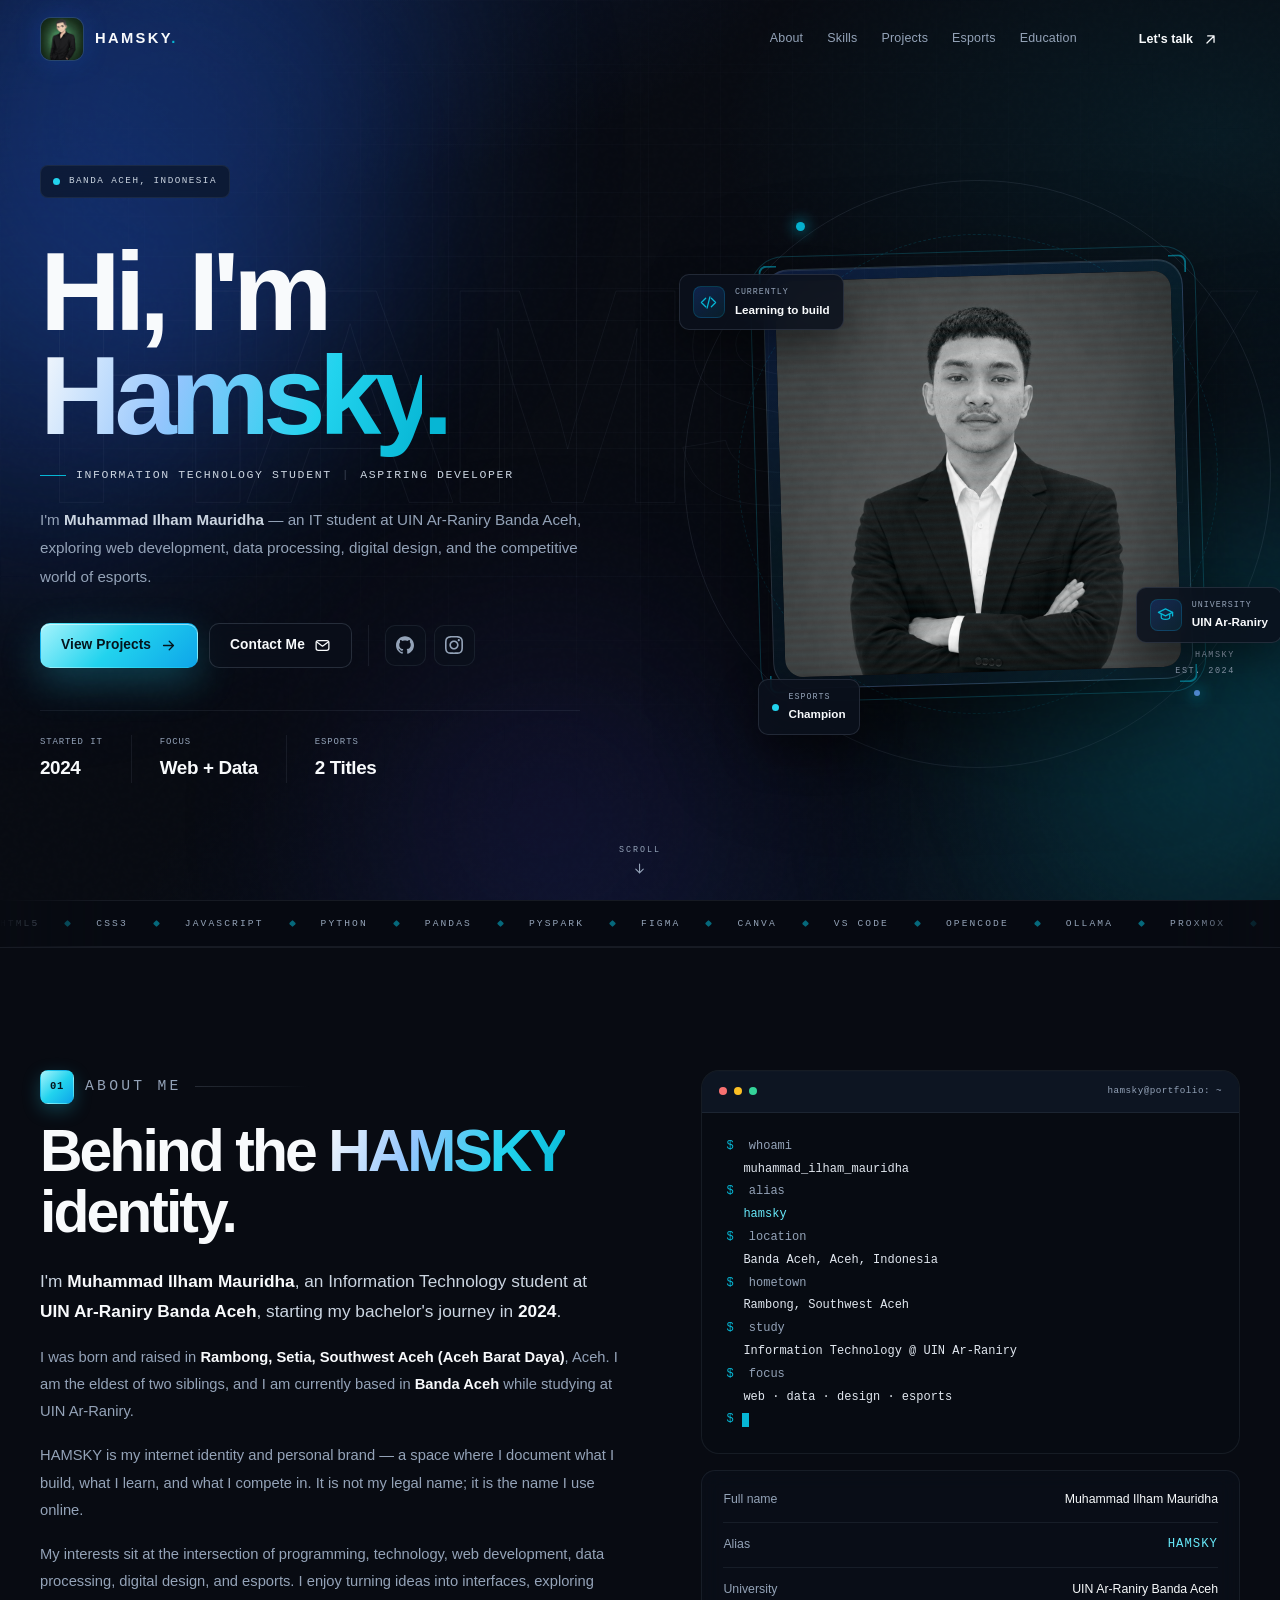
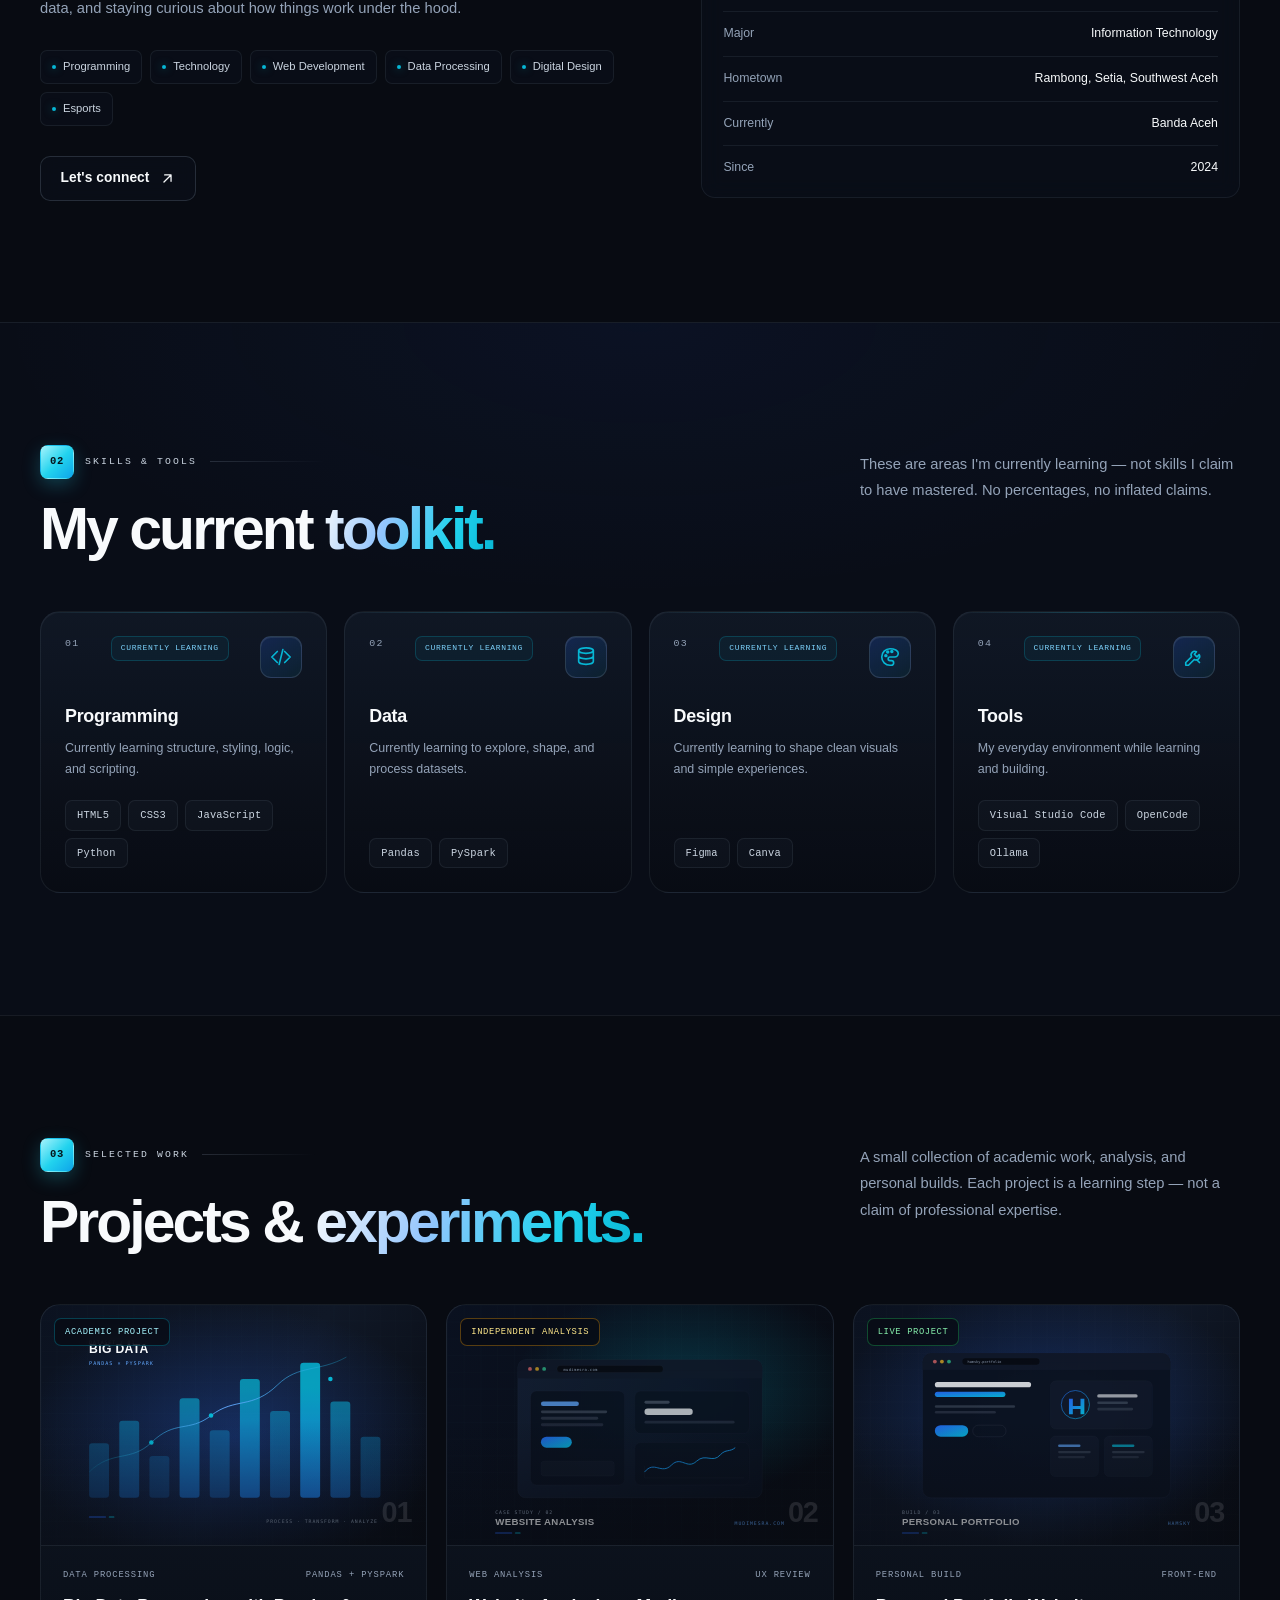
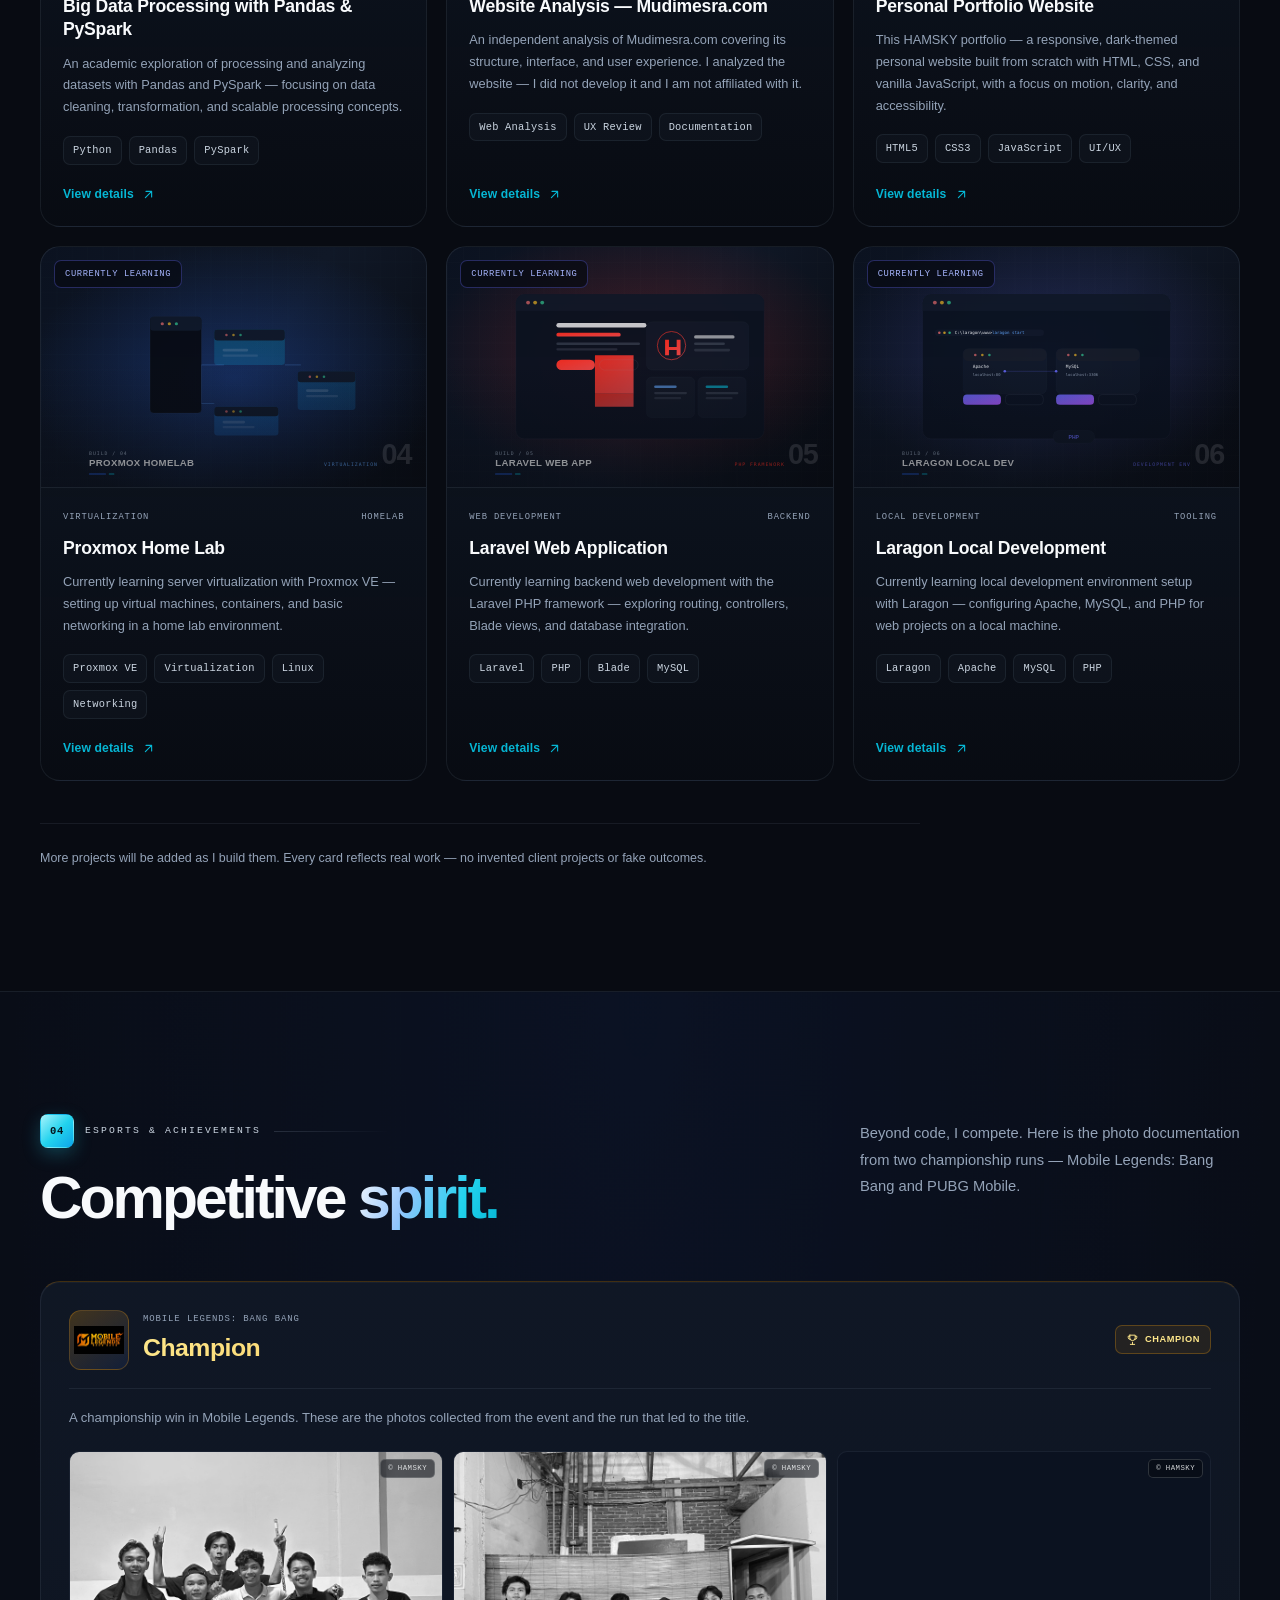
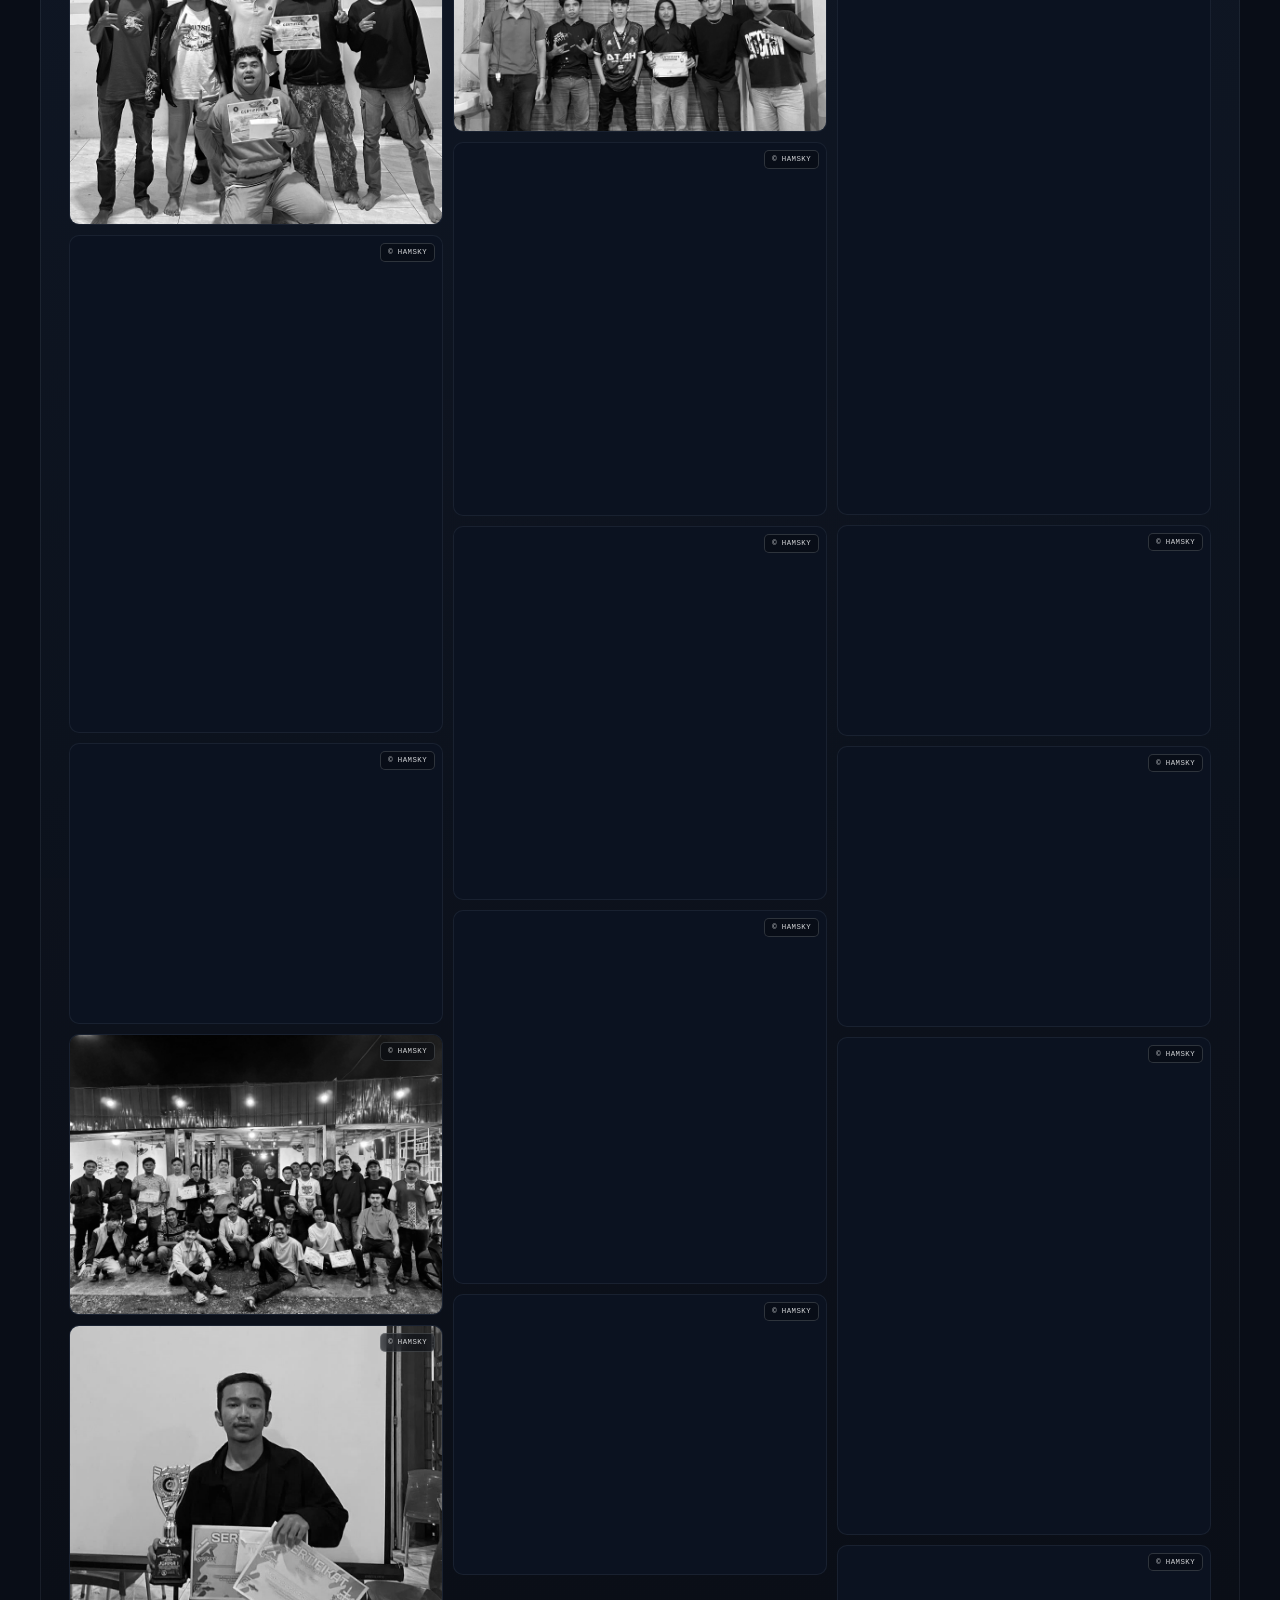
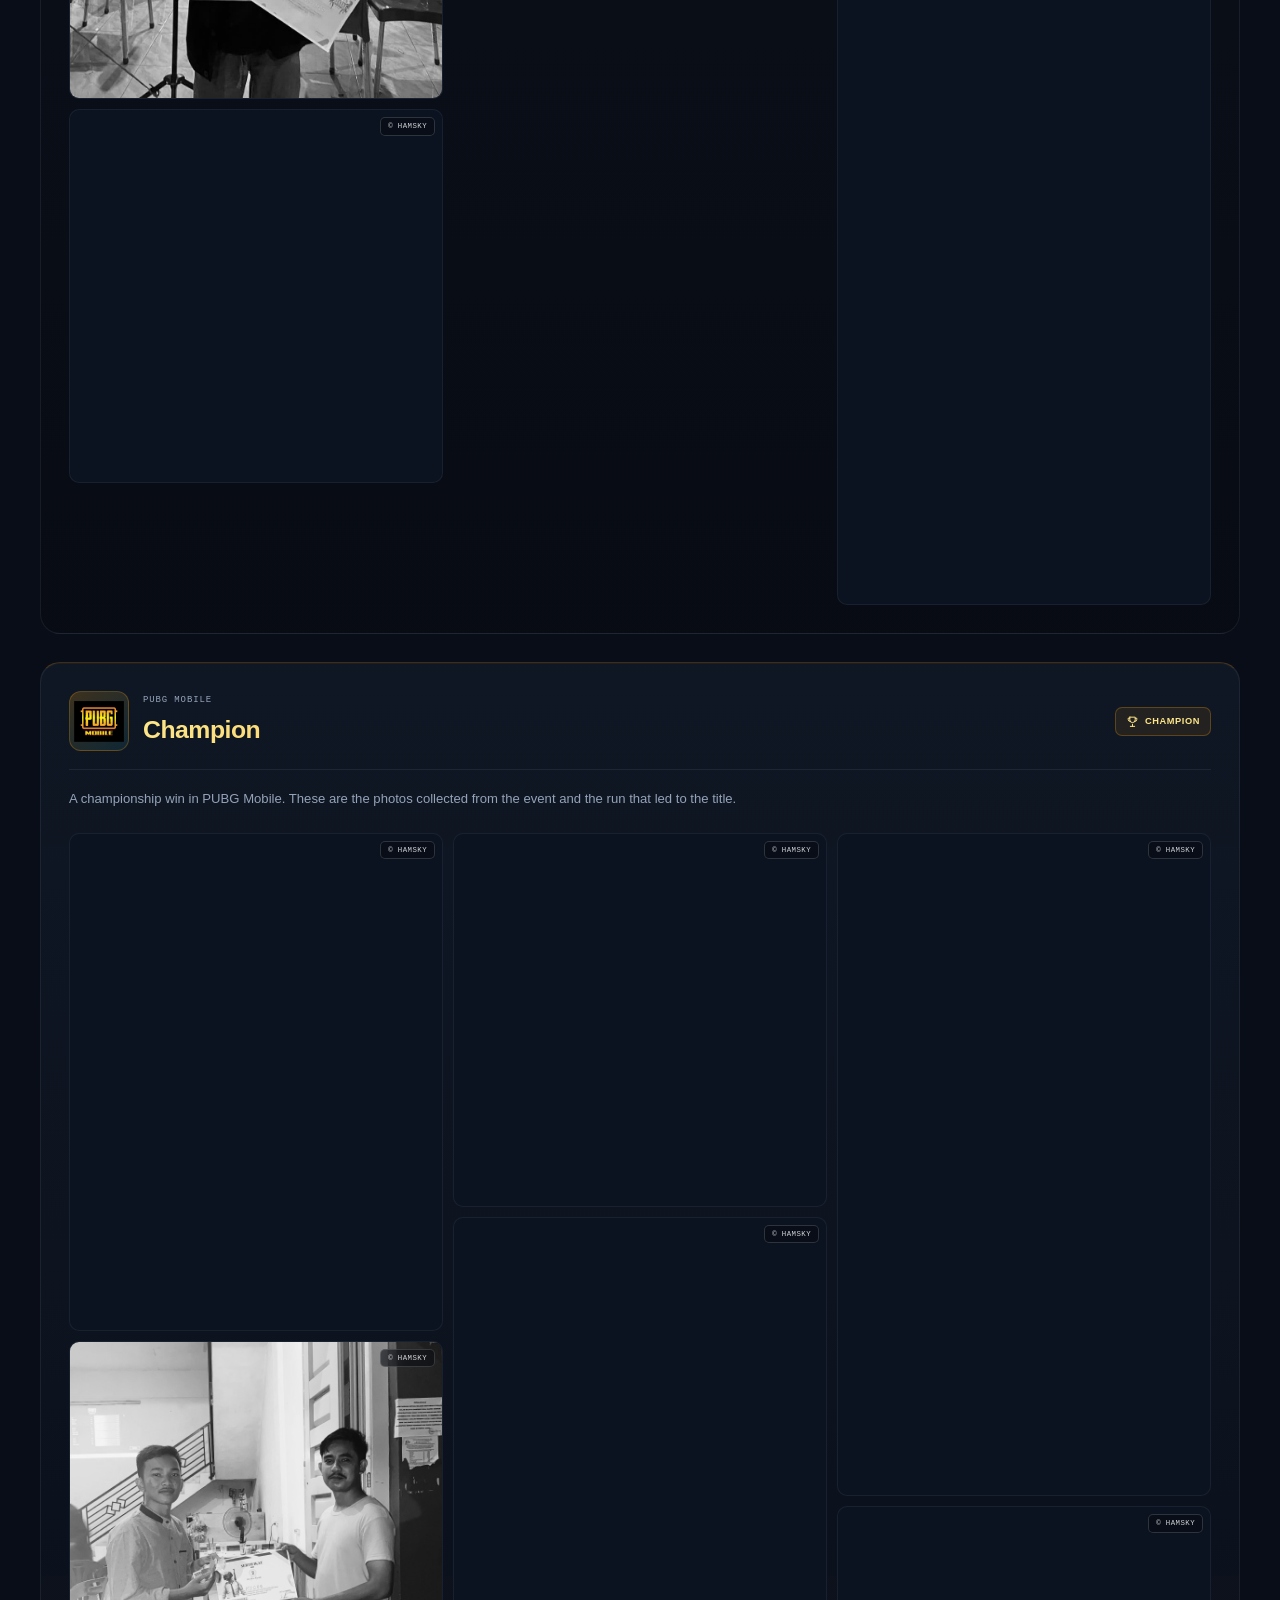
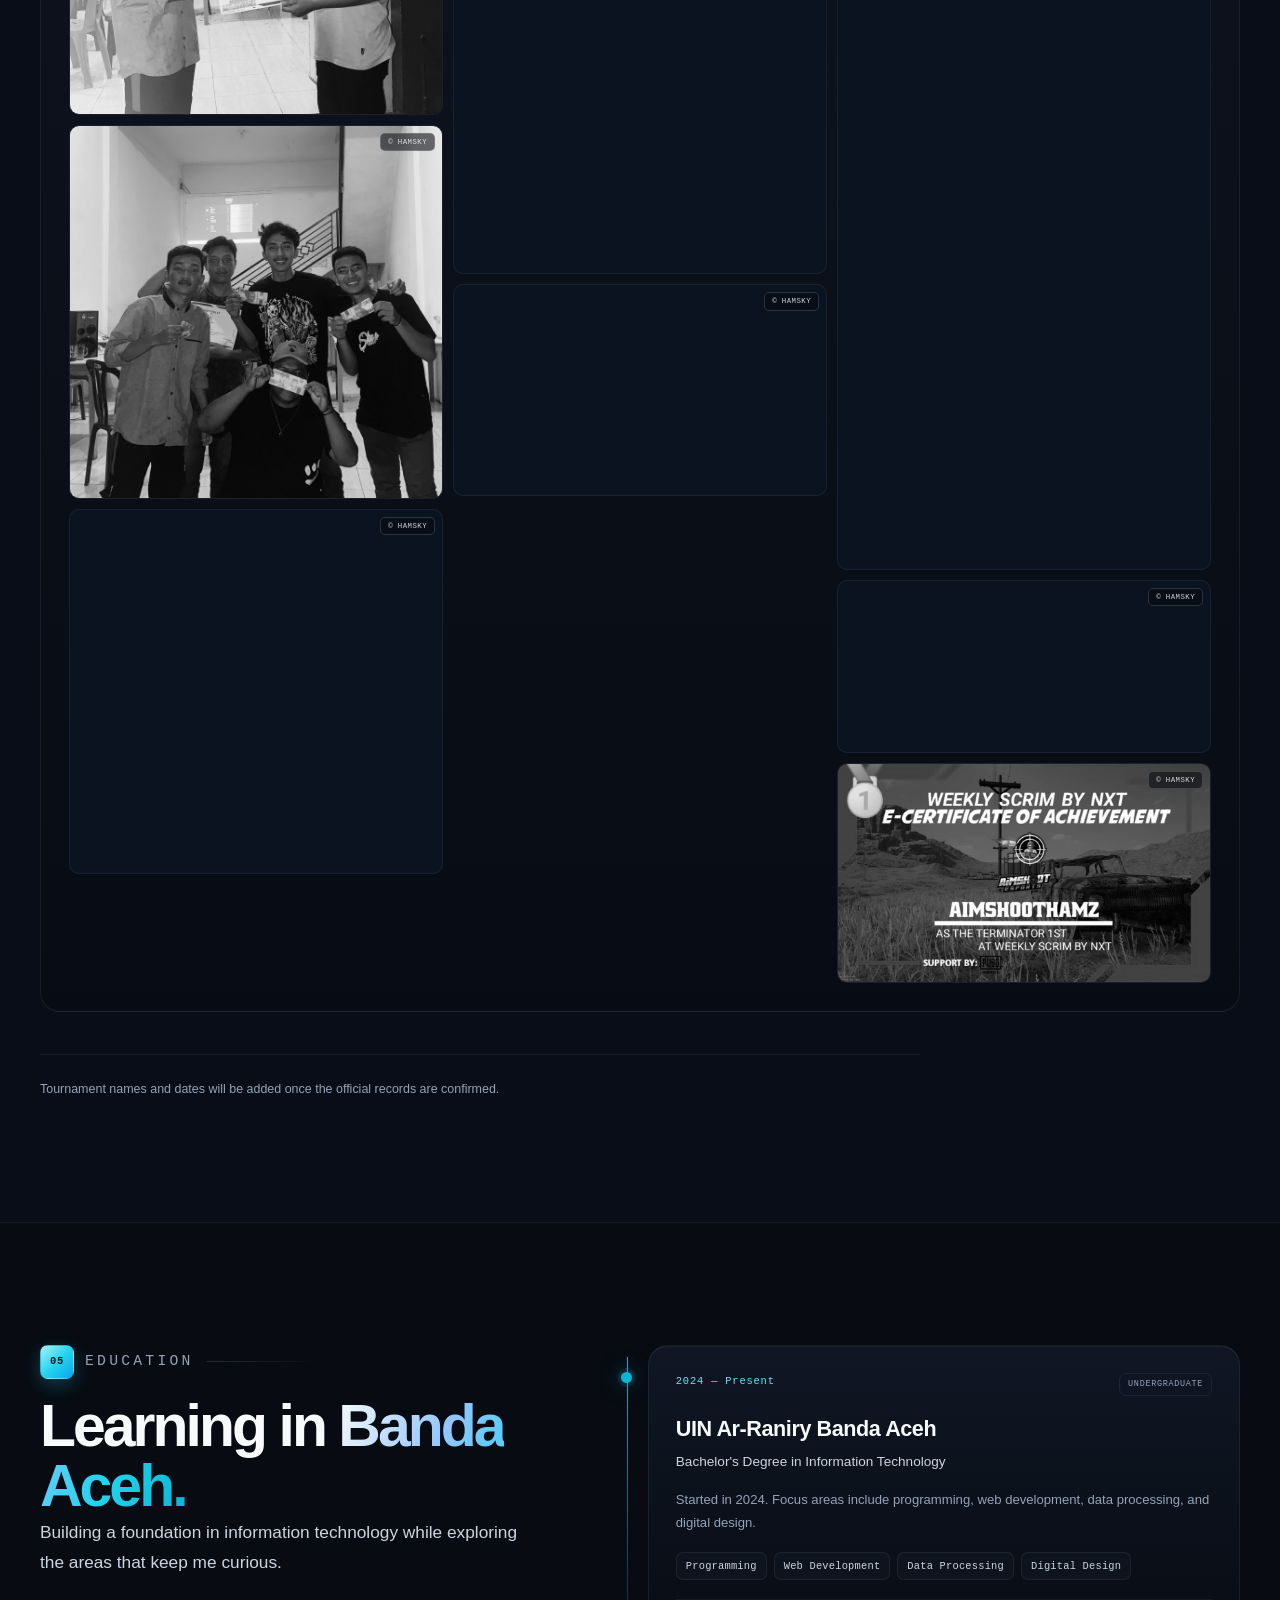
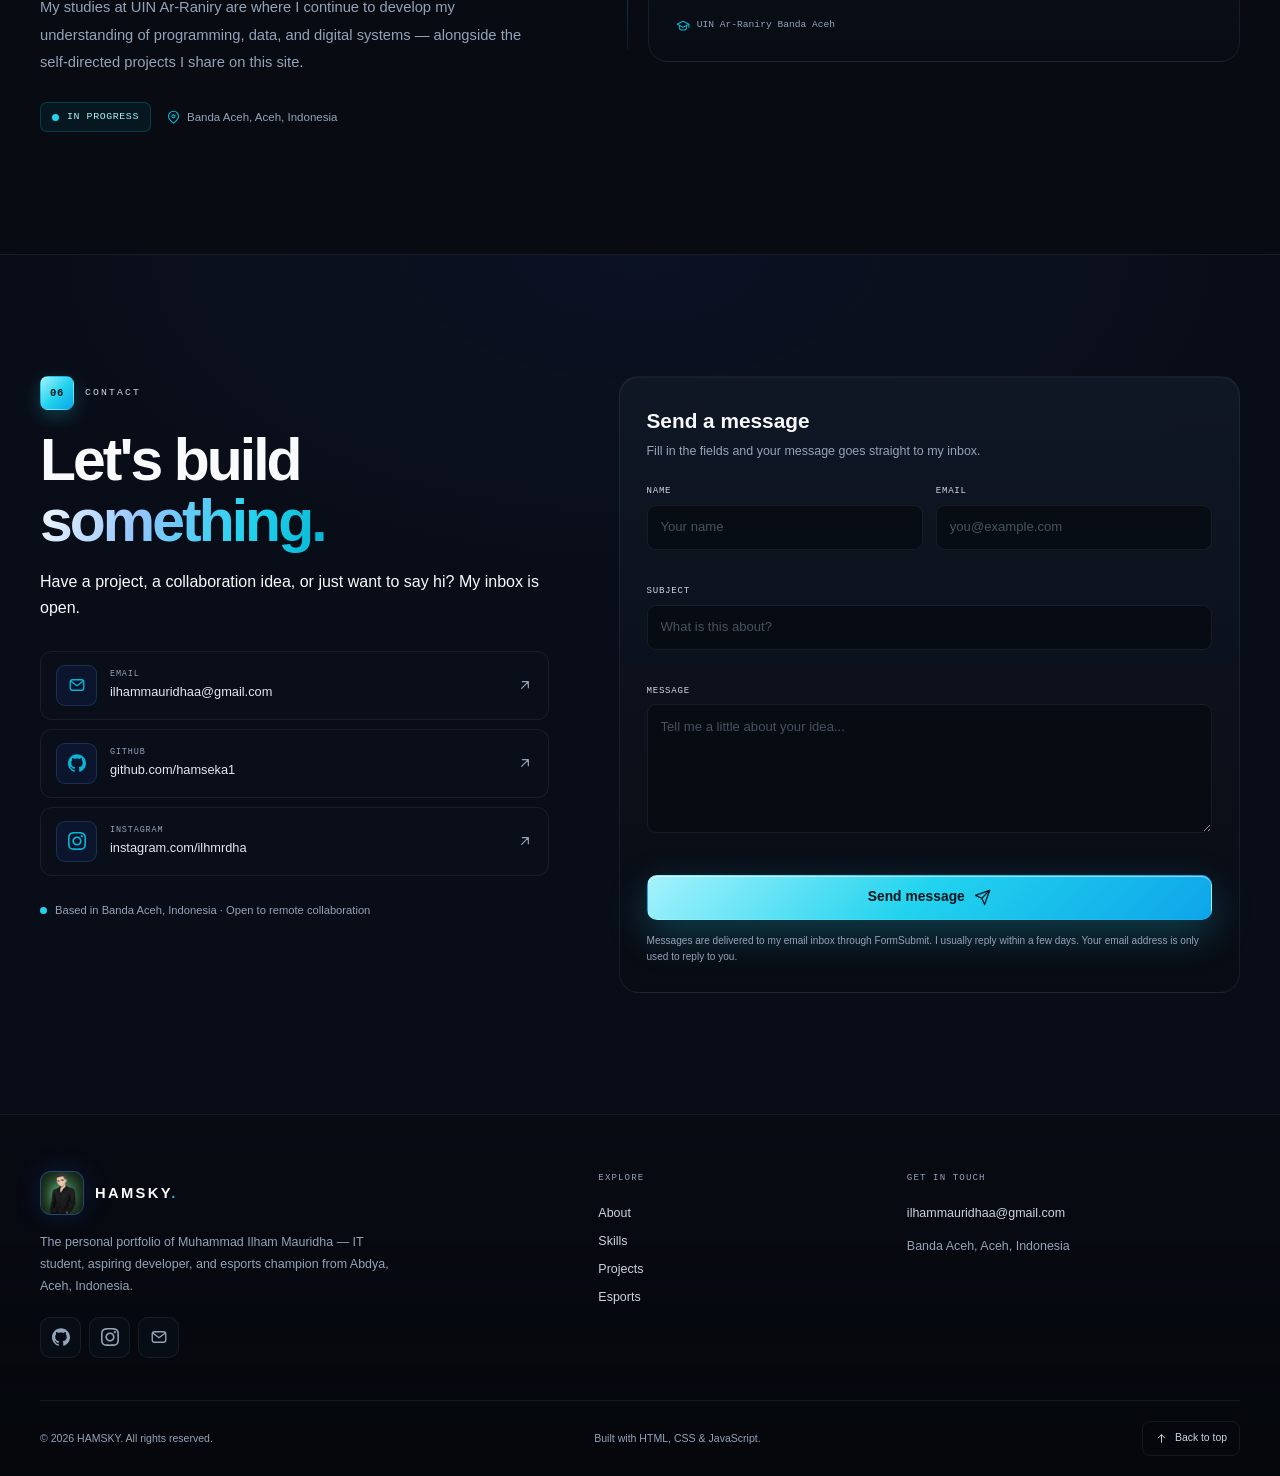
==== commit 4d54b80e: "Hapus parameter versi pada tautan CSS" ====
--- a/index.html
+++ b/index.html
@@ -38,7 +38,7 @@
   <link rel="stylesheet" href="css/sections.css">
   <link rel="stylesheet" href="css/sections-extra.css">
   <link rel="stylesheet" href="css/responsive.css">
-  <link rel="stylesheet" href="css/refresh.css?v=2">
+  <link rel="stylesheet" href="css/refresh.css">
   <script src="js/boot.js"></script>
   <script type="application/ld+json">
   {
